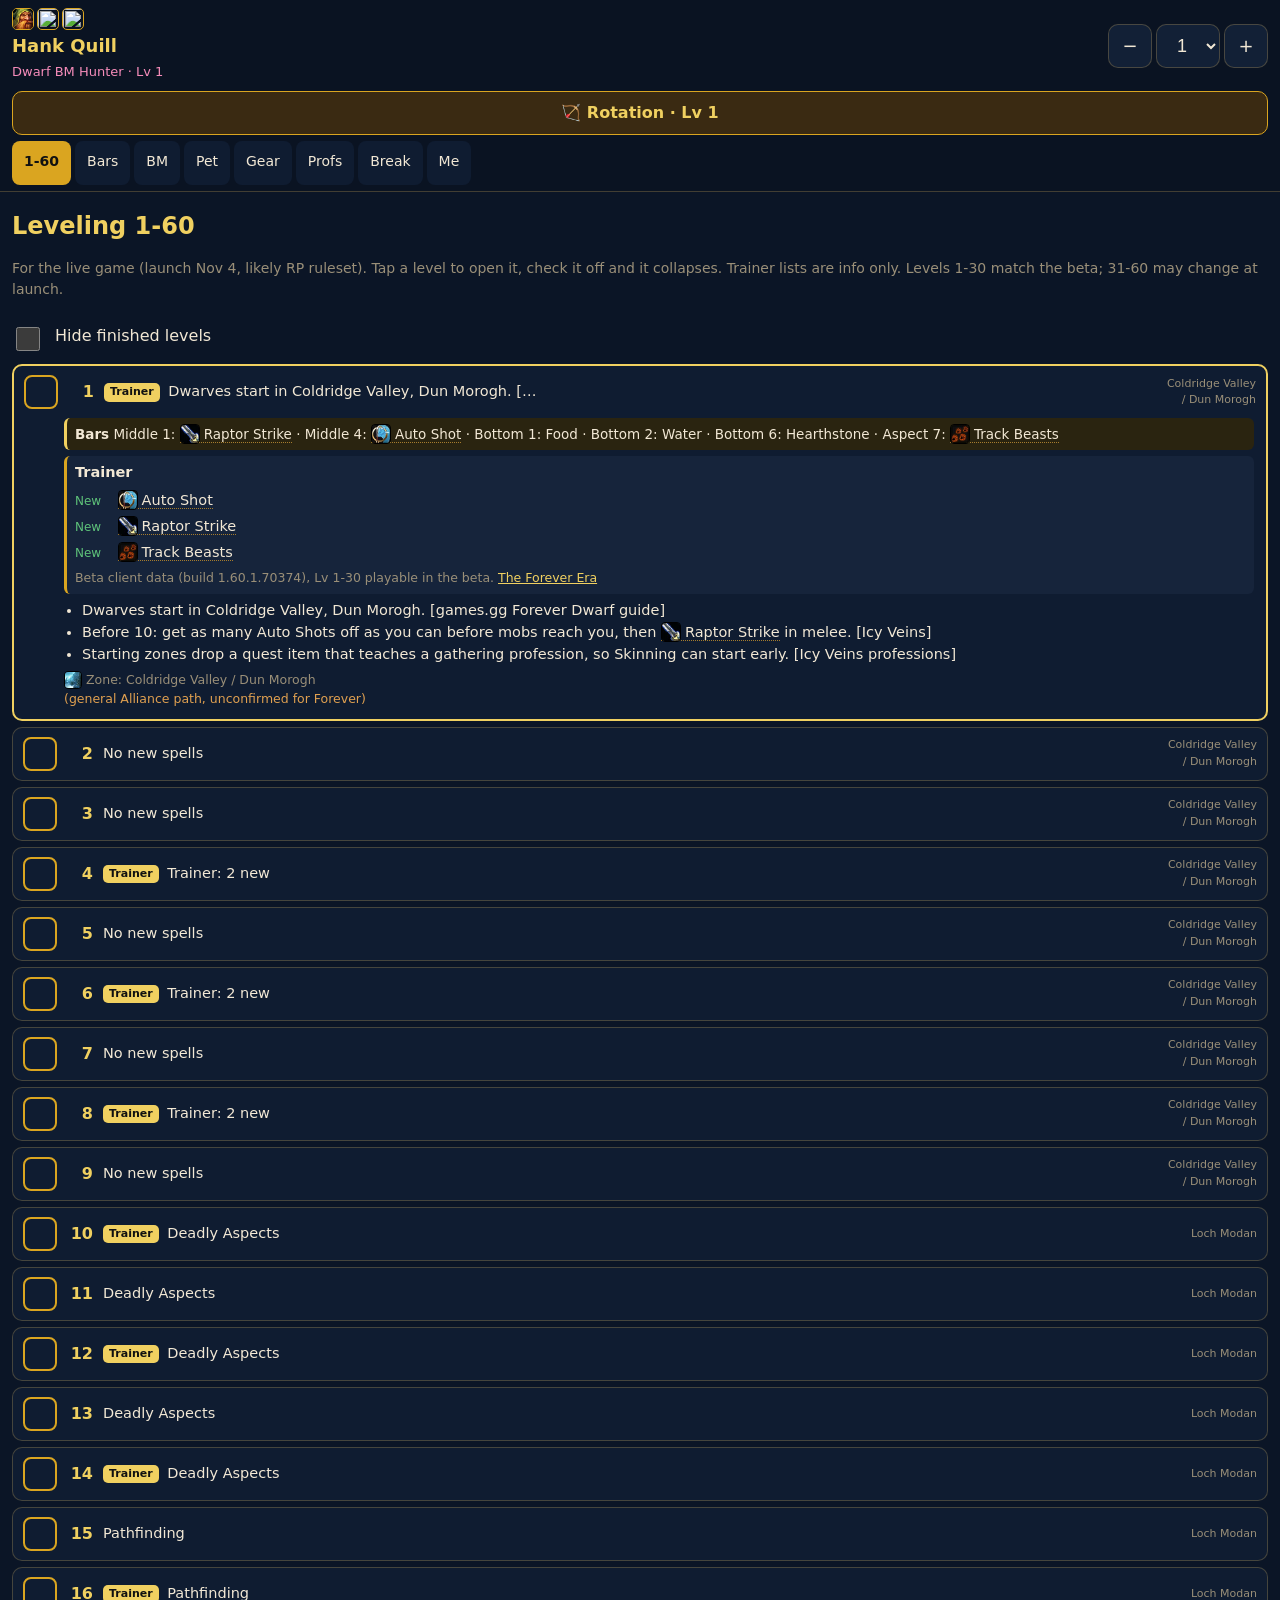
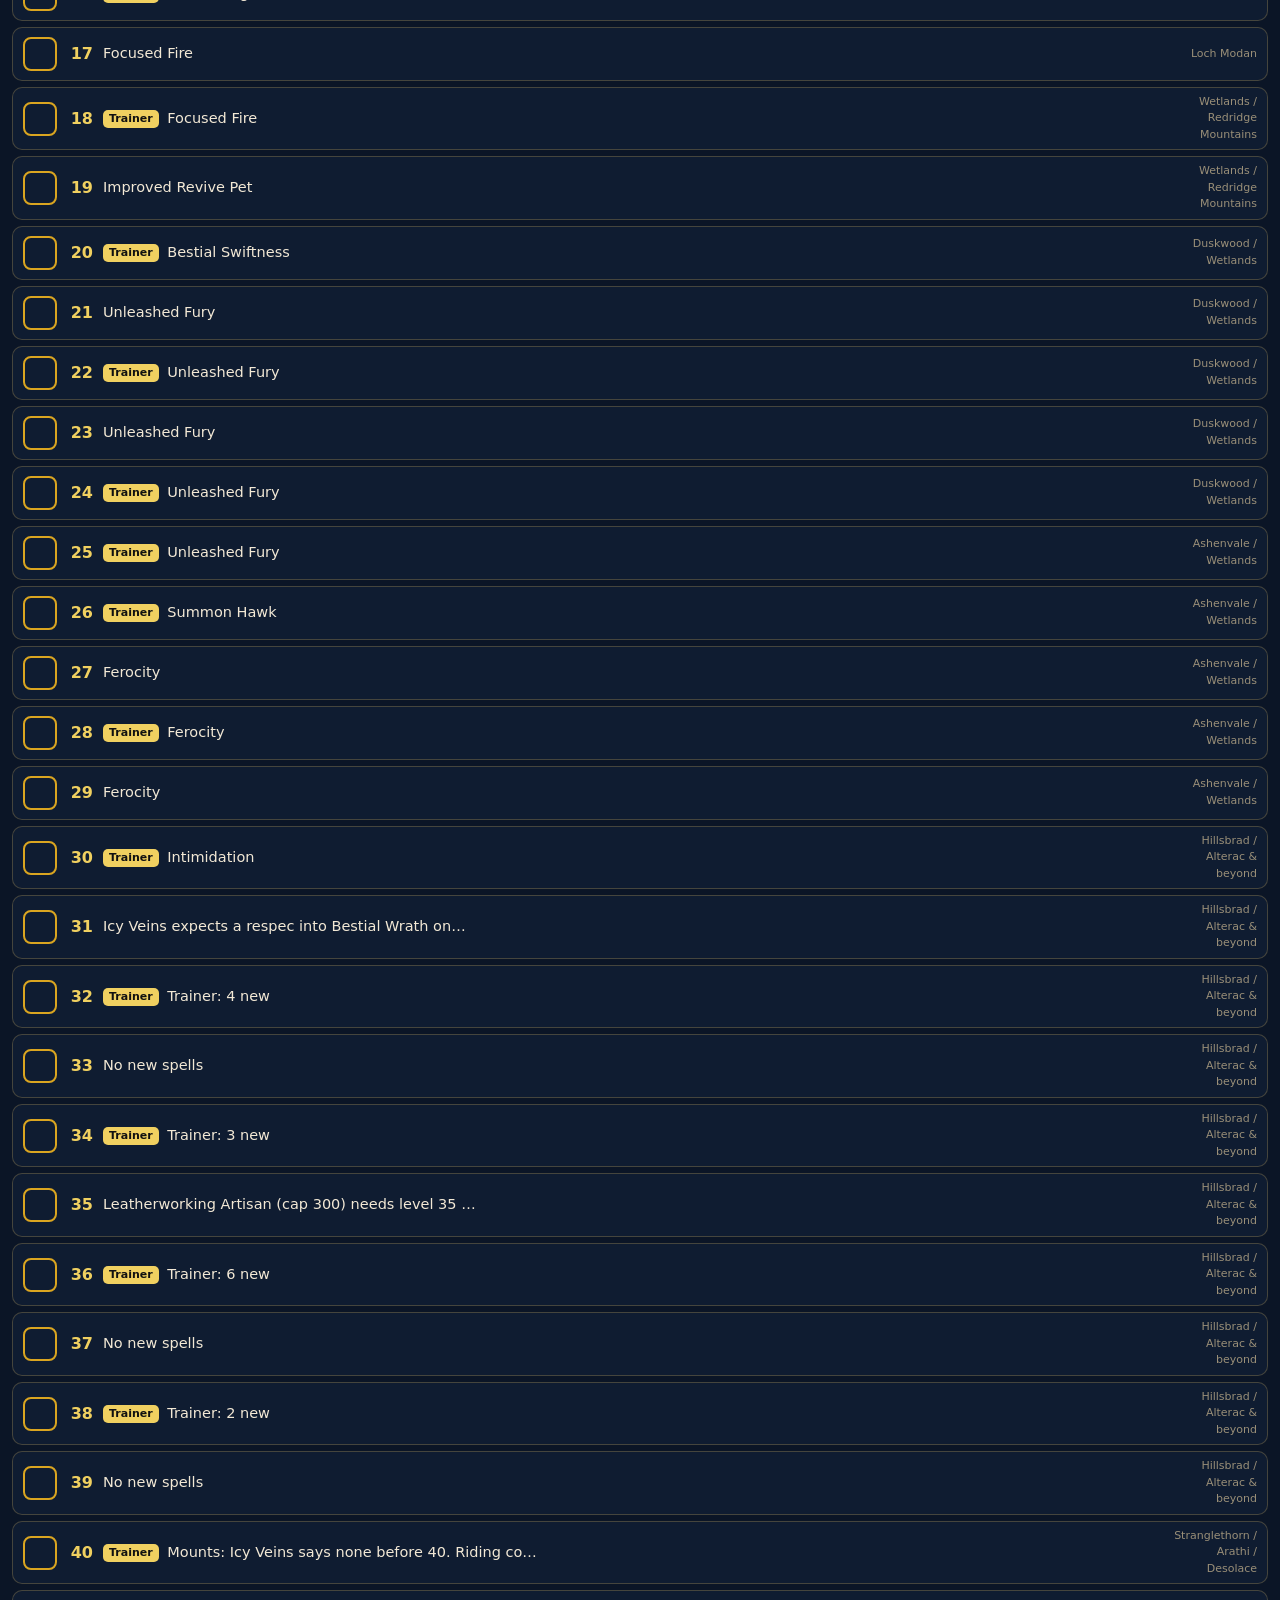
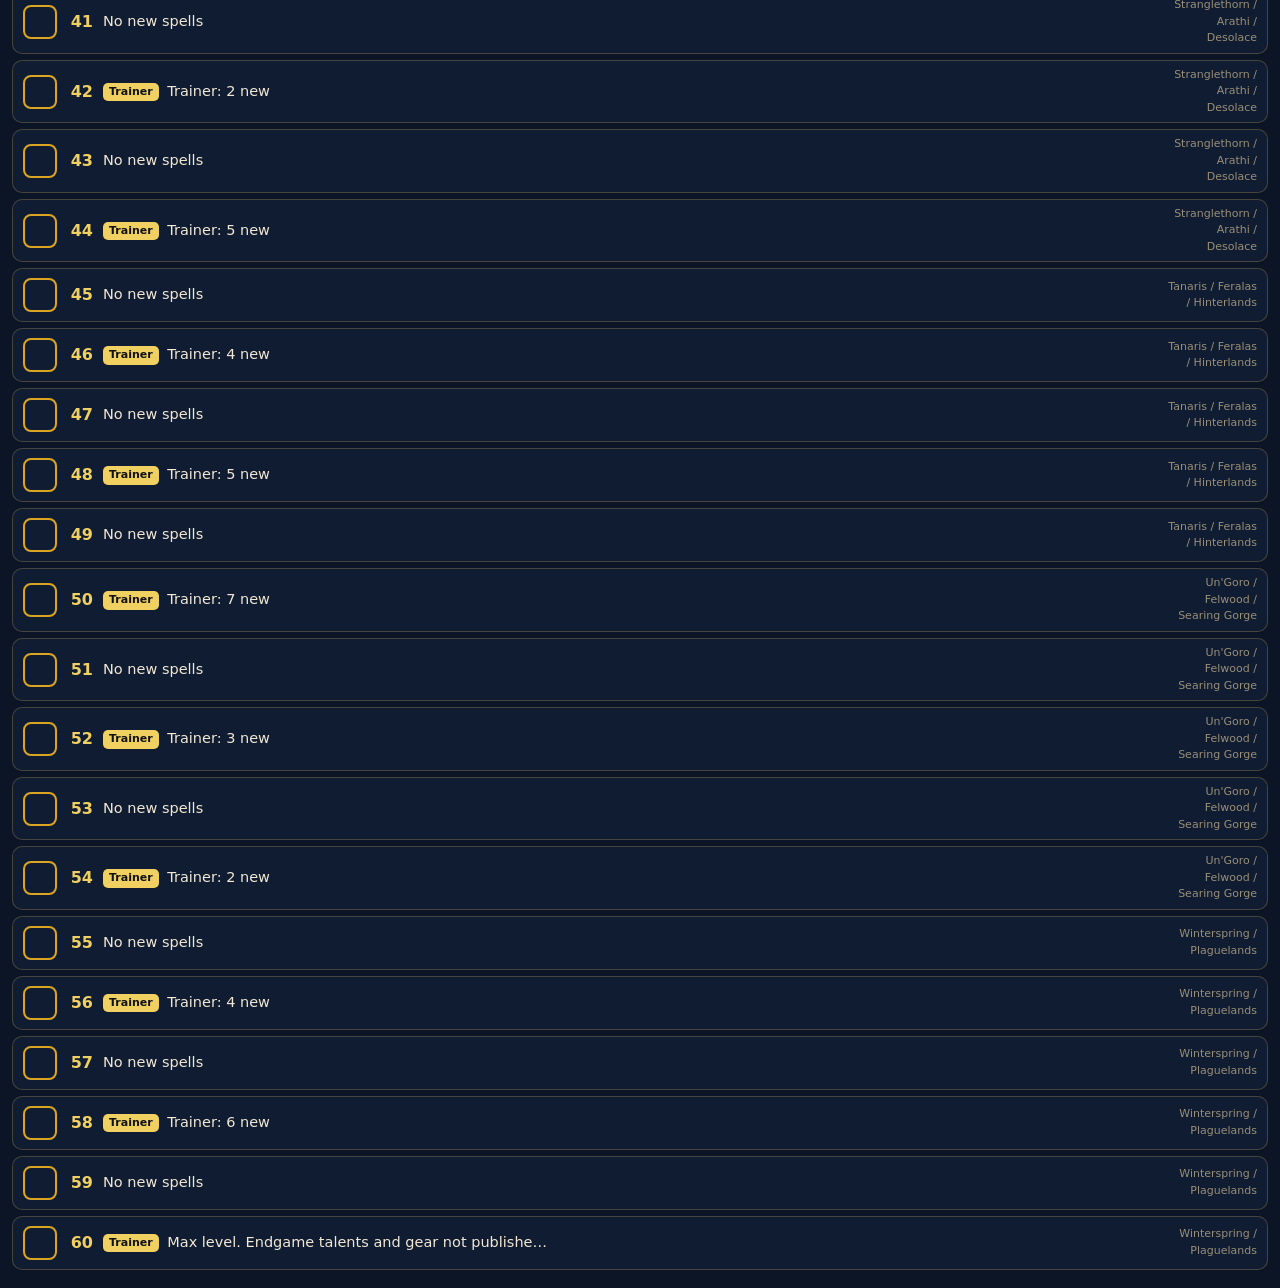
==== index.html @ 877b49db "Hank Quill BM Hunter guide v1 (hq-v1)" ====
<!doctype html><html lang="en"><head><meta charset="utf-8">
<meta name="viewport" content="width=device-width,initial-scale=1,viewport-fit=cover">
<title>Hank Quill · BM Hunter</title>
<meta name="theme-color" content="#0b1526">
<meta name="apple-mobile-web-app-capable" content="yes"><meta name="mobile-web-app-capable" content="yes">
<meta name="apple-mobile-web-app-status-bar-style" content="black-translucent">
<meta name="apple-mobile-web-app-title" content="Hank Quill">
<link rel="apple-touch-icon" href="icons/icon-180.png"><link rel="icon" href="icons/icon-192.png">
<link rel="manifest" href="manifest.webmanifest"><link rel="stylesheet" href="style.css">
</head><body>
<header class="bar">
 <div class="bar-top"><div class="who"><span class="crest"><img class="ci1" src="icons/spells/achievement_character_dwarf_male.jpg" alt="" loading="lazy"><img class="ci1" src="icons/spells/classicon_hunter.jpg" alt="" loading="lazy"><img class="ci1" src="icons/spells/ability_hunter_bestialdiscipline.jpg" alt="" loading="lazy"></span><b>Hank Quill</b><span>Dwarf BM Hunter · Lv <span id="curLv">1</span></span></div>
  <div class="lvpick"><button id="lvDown" aria-label="Level down">−</button><select id="lvSel" aria-label="Current level"></select><button id="lvUp" aria-label="Level up">+</button></div></div>
 <button id="rotBtn" class="rotbtn" aria-expanded="false">🏹 Rotation <span id="rotTag"></span></button>
 <div id="rot" class="rot" hidden></div>
 <nav class="tabs"><a href="#guide">1-60</a><a href="#bars">Bars</a><a href="#bm">BM</a><a href="#pet">Pet</a><a href="#gear">Gear</a><a href="#prof">Profs</a><a href="#back">Break</a><a href="#me">Me</a></nav>
</header>
<main>
<section id="t-guide" class="tab"><h2>Leveling 1-60</h2>
 <p class="note">For the live game (launch Nov 4, likely RP ruleset). Tap a level to open it, check it off and it collapses. Trainer lists are info only. Levels 1-30 match the beta; 31-60 may change at launch.</p>
 <label class="ci inline"><input type="checkbox" id="hideDone"> <span>Hide finished levels</span></label>
 <div class="row" data-lv="1" id="lv1">
 <div class="row-head"><button class="chk" aria-label="Mark level 1 done" data-k="lv1"></button>
  <span class="lv">1</span><span class="sum"><span class="tb">Trainer</span> Dwarves start in Coldridge Valley, Dun Morogh. […</span><span class="zone">Coldridge Valley / Dun Morogh</span></div>
 <div class="row-body"><div class="barch"><b>Bars</b> Middle 1: <a class="sp" href="https://theforeverera.com/en/spells/hunter/raptor-strike/" target="_blank" rel="noopener"><img class="ic" src="icons/spells/ability_meleedamage.jpg" alt="" loading="lazy">Raptor Strike</a> · Middle 4: <a class="sp" href="https://theforeverera.com/en/spells/hunter/auto-shot/" target="_blank" rel="noopener"><img class="ic" src="icons/spells/ability_whirlwind.jpg" alt="" loading="lazy">Auto Shot</a> · Bottom 1: Food · Bottom 2: Water · Bottom 6: Hearthstone · Aspect 7: <a class="sp" href="https://theforeverera.com/en/spells/hunter/track-beasts/" target="_blank" rel="noopener"><img class="ic" src="icons/spells/ability_tracking.jpg" alt="" loading="lazy">Track Beasts</a></div><div class="trn"><b>Trainer</b><ul><li><span class="k new">New</span> <a class="sp" href="https://theforeverera.com/en/spells/hunter/auto-shot/" target="_blank" rel="noopener"><img class="ic" src="icons/spells/ability_whirlwind.jpg" alt="" loading="lazy">Auto Shot</a></li><li><span class="k new">New</span> <a class="sp" href="https://theforeverera.com/en/spells/hunter/raptor-strike/" target="_blank" rel="noopener"><img class="ic" src="icons/spells/ability_meleedamage.jpg" alt="" loading="lazy">Raptor Strike</a></li><li><span class="k new">New</span> <a class="sp" href="https://theforeverera.com/en/spells/hunter/track-beasts/" target="_blank" rel="noopener"><img class="ic" src="icons/spells/ability_tracking.jpg" alt="" loading="lazy">Track Beasts</a></li></ul><span class="src">Beta client data (build 1.60.1.70374), Lv 1-30 playable in the beta. <a href="https://theforeverera.com/en/spells/hunter/levels/">The Forever Era</a></span></div><ul><li>Dwarves start in Coldridge Valley, Dun Morogh. [games.gg Forever Dwarf guide]</li><li>Before 10: get as many Auto Shots off as you can before mobs reach you, then <a class="sp" href="https://theforeverera.com/en/spells/hunter/raptor-strike/" target="_blank" rel="noopener"><img class="ic" src="icons/spells/ability_meleedamage.jpg" alt="" loading="lazy">Raptor Strike</a> in melee. [Icy Veins]</li><li>Starting zones drop a quest item that teaches a gathering profession, so Skinning can start early. [Icy Veins professions]</li></ul><div class="zline"><img class="ic zi" src="icons/spells/achievement_zone_dunmorogh.jpg" alt="" loading="lazy">Zone: Coldridge Valley / Dun Morogh <span class="src warn">(general Alliance path, unconfirmed for Forever)</span></div></div>
</div><div class="row" data-lv="2" id="lv2">
 <div class="row-head"><button class="chk" aria-label="Mark level 2 done" data-k="lv2"></button>
  <span class="lv">2</span><span class="sum">No new spells</span><span class="zone">Coldridge Valley / Dun Morogh</span></div>
 <div class="row-body"><ul></ul><div class="zline"><img class="ic zi" src="icons/spells/achievement_zone_dunmorogh.jpg" alt="" loading="lazy">Zone: Coldridge Valley / Dun Morogh <span class="src warn">(general Alliance path, unconfirmed for Forever)</span></div></div>
</div><div class="row" data-lv="3" id="lv3">
 <div class="row-head"><button class="chk" aria-label="Mark level 3 done" data-k="lv3"></button>
  <span class="lv">3</span><span class="sum">No new spells</span><span class="zone">Coldridge Valley / Dun Morogh</span></div>
 <div class="row-body"><ul></ul><div class="zline"><img class="ic zi" src="icons/spells/achievement_zone_dunmorogh.jpg" alt="" loading="lazy">Zone: Coldridge Valley / Dun Morogh <span class="src warn">(general Alliance path, unconfirmed for Forever)</span></div></div>
</div><div class="row" data-lv="4" id="lv4">
 <div class="row-head"><button class="chk" aria-label="Mark level 4 done" data-k="lv4"></button>
  <span class="lv">4</span><span class="sum"><span class="tb">Trainer</span> Trainer: 2 new</span><span class="zone">Coldridge Valley / Dun Morogh</span></div>
 <div class="row-body"><div class="barch"><b>Bars</b> Middle 2: <a class="sp" href="https://theforeverera.com/en/spells/hunter/serpent-sting/" target="_blank" rel="noopener"><img class="ic" src="icons/spells/ability_hunter_quickshot.jpg" alt="" loading="lazy">Serpent Sting</a> · Aspect 1: <a class="sp" href="https://theforeverera.com/en/spells/hunter/aspect-of-the-monkey/" target="_blank" rel="noopener"><img class="ic" src="icons/spells/ability_hunter_aspectofthemonkey.jpg" alt="" loading="lazy">Aspect of the Monkey</a></div><div class="trn"><b>Trainer</b><ul><li><span class="k new">New</span> <a class="sp" href="https://theforeverera.com/en/spells/hunter/aspect-of-the-monkey/" target="_blank" rel="noopener"><img class="ic" src="icons/spells/ability_hunter_aspectofthemonkey.jpg" alt="" loading="lazy">Aspect of the Monkey</a></li><li><span class="k new">New</span> <a class="sp" href="https://theforeverera.com/en/spells/hunter/serpent-sting/" target="_blank" rel="noopener"><img class="ic" src="icons/spells/ability_hunter_quickshot.jpg" alt="" loading="lazy">Serpent Sting</a></li></ul><span class="src">Beta client data (build 1.60.1.70374), Lv 1-30 playable in the beta. <a href="https://theforeverera.com/en/spells/hunter/levels/">The Forever Era</a></span></div><ul></ul><div class="zline"><img class="ic zi" src="icons/spells/achievement_zone_dunmorogh.jpg" alt="" loading="lazy">Zone: Coldridge Valley / Dun Morogh <span class="src warn">(general Alliance path, unconfirmed for Forever)</span></div></div>
</div><div class="row" data-lv="5" id="lv5">
 <div class="row-head"><button class="chk" aria-label="Mark level 5 done" data-k="lv5"></button>
  <span class="lv">5</span><span class="sum">No new spells</span><span class="zone">Coldridge Valley / Dun Morogh</span></div>
 <div class="row-body"><ul></ul><div class="zline"><img class="ic zi" src="icons/spells/achievement_zone_dunmorogh.jpg" alt="" loading="lazy">Zone: Coldridge Valley / Dun Morogh <span class="src warn">(general Alliance path, unconfirmed for Forever)</span></div></div>
</div><div class="row" data-lv="6" id="lv6">
 <div class="row-head"><button class="chk" aria-label="Mark level 6 done" data-k="lv6"></button>
  <span class="lv">6</span><span class="sum"><span class="tb">Trainer</span> Trainer: 2 new</span><span class="zone">Coldridge Valley / Dun Morogh</span></div>
 <div class="row-body"><div class="barch"><b>Bars</b> Top 1: <a class="sp" href="https://theforeverera.com/en/spells/hunter/raptor-strike/" target="_blank" rel="noopener"><img class="ic" src="icons/spells/ability_meleedamage.jpg" alt="" loading="lazy">Raptor Strike</a> · Middle 1: <a class="sp" href="https://theforeverera.com/en/spells/hunter/arcane-shot/" target="_blank" rel="noopener"><img class="ic" src="icons/spells/ability_impalingbolt.jpg" alt="" loading="lazy">Arcane Shot</a> · Middle 3: Hunter&#x27;s Mark</div><div class="trn"><b>Trainer</b><ul><li><span class="k new">New</span> <a class="sp" href="https://theforeverera.com/en/spells/hunter/arcane-shot/" target="_blank" rel="noopener"><img class="ic" src="icons/spells/ability_impalingbolt.jpg" alt="" loading="lazy">Arcane Shot</a></li><li><span class="k new">New</span> Hunter&#x27;s Mark</li></ul><span class="src">Beta client data (build 1.60.1.70374), Lv 1-30 playable in the beta. <a href="https://theforeverera.com/en/spells/hunter/levels/">The Forever Era</a></span></div><ul></ul><div class="zline"><img class="ic zi" src="icons/spells/achievement_zone_dunmorogh.jpg" alt="" loading="lazy">Zone: Coldridge Valley / Dun Morogh <span class="src warn">(general Alliance path, unconfirmed for Forever)</span></div></div>
</div><div class="row" data-lv="7" id="lv7">
 <div class="row-head"><button class="chk" aria-label="Mark level 7 done" data-k="lv7"></button>
  <span class="lv">7</span><span class="sum">No new spells</span><span class="zone">Coldridge Valley / Dun Morogh</span></div>
 <div class="row-body"><ul></ul><div class="zline"><img class="ic zi" src="icons/spells/achievement_zone_dunmorogh.jpg" alt="" loading="lazy">Zone: Coldridge Valley / Dun Morogh <span class="src warn">(general Alliance path, unconfirmed for Forever)</span></div></div>
</div><div class="row" data-lv="8" id="lv8">
 <div class="row-head"><button class="chk" aria-label="Mark level 8 done" data-k="lv8"></button>
  <span class="lv">8</span><span class="sum"><span class="tb">Trainer</span> Trainer: 2 new</span><span class="zone">Coldridge Valley / Dun Morogh</span></div>
 <div class="row-body"><div class="barch"><b>Bars</b> Middle 5: <a class="sp" href="https://theforeverera.com/en/spells/hunter/concussive-shot/" target="_blank" rel="noopener"><img class="ic" src="icons/spells/spell_frost_stun.jpg" alt="" loading="lazy">Concussive Shot</a></div><div class="trn"><b>Trainer</b><ul><li><span class="k new">New</span> <a class="sp" href="https://theforeverera.com/en/spells/hunter/concussive-shot/" target="_blank" rel="noopener"><img class="ic" src="icons/spells/spell_frost_stun.jpg" alt="" loading="lazy">Concussive Shot</a></li><li><span class="k ">R2</span> <a class="sp" href="https://theforeverera.com/en/spells/hunter/raptor-strike/" target="_blank" rel="noopener"><img class="ic" src="icons/spells/ability_meleedamage.jpg" alt="" loading="lazy">Raptor Strike</a></li></ul><span class="src">Beta client data (build 1.60.1.70374), Lv 1-30 playable in the beta. <a href="https://theforeverera.com/en/spells/hunter/levels/">The Forever Era</a></span></div><ul></ul><div class="zline"><img class="ic zi" src="icons/spells/achievement_zone_dunmorogh.jpg" alt="" loading="lazy">Zone: Coldridge Valley / Dun Morogh <span class="src warn">(general Alliance path, unconfirmed for Forever)</span></div></div>
</div><div class="row" data-lv="9" id="lv9">
 <div class="row-head"><button class="chk" aria-label="Mark level 9 done" data-k="lv9"></button>
  <span class="lv">9</span><span class="sum">No new spells</span><span class="zone">Coldridge Valley / Dun Morogh</span></div>
 <div class="row-body"><ul></ul><div class="zline"><img class="ic zi" src="icons/spells/achievement_zone_dunmorogh.jpg" alt="" loading="lazy">Zone: Coldridge Valley / Dun Morogh <span class="src warn">(general Alliance path, unconfirmed for Forever)</span></div></div>
</div><div class="row" data-lv="10" id="lv10">
 <div class="row-head"><button class="chk" aria-label="Mark level 10 done" data-k="lv10"></button>
  <span class="lv">10</span><span class="sum"><span class="tb">Trainer</span> Deadly Aspects</span><span class="zone">Loch Modan</span></div>
 <div class="row-body"><div class="barch"><b>Bars</b> Bottom 3: <a class="sp" href="https://theforeverera.com/en/spells/hunter/feed-pet/" target="_blank" rel="noopener"><img class="ic" src="icons/spells/ability_hunter_beasttraining.jpg" alt="" loading="lazy">Feed Pet</a> · Bottom 4: <a class="sp" href="https://theforeverera.com/en/spells/hunter/revive-pet/" target="_blank" rel="noopener"><img class="ic" src="icons/spells/ability_hunter_beastsoothe.jpg" alt="" loading="lazy">Revive Pet</a> · Bottom 5: <a class="sp" href="https://theforeverera.com/en/spells/hunter/call-pet/" target="_blank" rel="noopener"><img class="ic" src="icons/spells/ability_hunter_beastcall.jpg" alt="" loading="lazy">Call Pet</a> · Aspect 2: <a class="sp" href="https://theforeverera.com/en/spells/hunter/aspect-of-the-hawk/" target="_blank" rel="noopener"><img class="ic" src="icons/spells/spell_nature_ravenform.jpg" alt="" loading="lazy">Aspect of the Hawk</a></div><div class="trn"><b>Trainer</b><ul><li><span class="k new">New</span> <a class="sp" href="https://theforeverera.com/en/spells/hunter/aspect-of-the-hawk/" target="_blank" rel="noopener"><img class="ic" src="icons/spells/spell_nature_ravenform.jpg" alt="" loading="lazy">Aspect of the Hawk</a></li><li><span class="k new">New</span> <a class="sp" href="https://theforeverera.com/en/spells/hunter/call-pet/" target="_blank" rel="noopener"><img class="ic" src="icons/spells/ability_hunter_beastcall.jpg" alt="" loading="lazy">Call Pet</a></li><li><span class="k new">New</span> <a class="sp" href="https://theforeverera.com/en/spells/hunter/dismiss-pet/" target="_blank" rel="noopener"><img class="ic" src="icons/spells/spell_nature_spiritwolf.jpg" alt="" loading="lazy">Dismiss Pet</a></li><li><span class="k new">New</span> <a class="sp" href="https://theforeverera.com/en/spells/hunter/feed-pet/" target="_blank" rel="noopener"><img class="ic" src="icons/spells/ability_hunter_beasttraining.jpg" alt="" loading="lazy">Feed Pet</a></li><li><span class="k new">New</span> <a class="sp" href="https://theforeverera.com/en/spells/hunter/revive-pet/" target="_blank" rel="noopener"><img class="ic" src="icons/spells/ability_hunter_beastsoothe.jpg" alt="" loading="lazy">Revive Pet</a></li><li><span class="k new">New</span> <a class="sp" href="https://theforeverera.com/en/spells/hunter/tame-beast/" target="_blank" rel="noopener"><img class="ic" src="icons/spells/ability_hunter_beasttaming.jpg" alt="" loading="lazy">Tame Beast</a></li><li><span class="k new">New</span> <a class="sp" href="https://theforeverera.com/en/spells/hunter/track-humanoids/" target="_blank" rel="noopener"><img class="ic" src="icons/spells/spell_holy_prayerofhealing.jpg" alt="" loading="lazy">Track Humanoids</a></li><li><span class="k ">R2</span> <a class="sp" href="https://theforeverera.com/en/spells/hunter/serpent-sting/" target="_blank" rel="noopener"><img class="ic" src="icons/spells/ability_hunter_quickshot.jpg" alt="" loading="lazy">Serpent Sting</a></li></ul><span class="src">Beta client data (build 1.60.1.70374), Lv 1-30 playable in the beta. <a href="https://theforeverera.com/en/spells/hunter/levels/">The Forever Era</a></span></div><div class="tal"><b><a class="sp" href="https://theforeverera.com/en/talents/hunter/deadly-aspects/" target="_blank" rel="noopener"><img class="ic" src="icons/spells/spell_nature_ravenform.jpg" alt="" loading="lazy">Deadly Aspects</a></b> <span class="rank">1/5</span><div class="eff">BM · chance for a 30% haste buff for 12 sec (Icy Veins: take first)</div><span class="src">Icy Veins Lv30 build · point order: our plan</span></div><ul><li><a class="sp" href="https://theforeverera.com/en/spells/hunter/tame-beast/" target="_blank" rel="noopener"><img class="ic" src="icons/spells/ability_hunter_beasttaming.jpg" alt="" loading="lazy">Tame Beast</a>, <a class="sp" href="https://theforeverera.com/en/spells/hunter/call-pet/" target="_blank" rel="noopener"><img class="ic" src="icons/spells/ability_hunter_beastcall.jpg" alt="" loading="lazy">Call Pet</a>, <a class="sp" href="https://theforeverera.com/en/spells/hunter/feed-pet/" target="_blank" rel="noopener"><img class="ic" src="icons/spells/ability_hunter_beasttraining.jpg" alt="" loading="lazy">Feed Pet</a>, <a class="sp" href="https://theforeverera.com/en/spells/hunter/revive-pet/" target="_blank" rel="noopener"><img class="ic" src="icons/spells/ability_hunter_beastsoothe.jpg" alt="" loading="lazy">Revive Pet</a> unlock. Icy Veins calls the pet the best leveling tool in the game. Bears are a strong first pick (Swipe hits 3 targets).</li><li>Talents open (one point per level).</li><li>Leatherworking Journeyman (cap 150) needs character level 10 and skill 50. Skinning Expert (cap 225) needs level 10. [Icy Veins professions]</li></ul><div class="zline"><img class="ic zi" src="icons/spells/achievement_zone_lochmodan.jpg" alt="" loading="lazy">Zone: Loch Modan <span class="src warn">(general Alliance path, unconfirmed for Forever)</span></div></div>
</div><div class="row" data-lv="11" id="lv11">
 <div class="row-head"><button class="chk" aria-label="Mark level 11 done" data-k="lv11"></button>
  <span class="lv">11</span><span class="sum">Deadly Aspects</span><span class="zone">Loch Modan</span></div>
 <div class="row-body"><div class="tal"><b><a class="sp" href="https://theforeverera.com/en/talents/hunter/deadly-aspects/" target="_blank" rel="noopener"><img class="ic" src="icons/spells/spell_nature_ravenform.jpg" alt="" loading="lazy">Deadly Aspects</a></b> <span class="rank">2/5</span><div class="eff">BM · chance for a 30% haste buff for 12 sec (Icy Veins: take first)</div><span class="src">Icy Veins Lv30 build · point order: our plan</span></div><ul></ul><div class="zline"><img class="ic zi" src="icons/spells/achievement_zone_lochmodan.jpg" alt="" loading="lazy">Zone: Loch Modan <span class="src warn">(general Alliance path, unconfirmed for Forever)</span></div></div>
</div><div class="row" data-lv="12" id="lv12">
 <div class="row-head"><button class="chk" aria-label="Mark level 12 done" data-k="lv12"></button>
  <span class="lv">12</span><span class="sum"><span class="tb">Trainer</span> Deadly Aspects</span><span class="zone">Loch Modan</span></div>
 <div class="row-body"><div class="barch"><b>Bars</b> Top 2: <a class="sp" href="https://theforeverera.com/en/spells/hunter/wing-clip/" target="_blank" rel="noopener"><img class="ic" src="icons/spells/ability_rogue_trip.jpg" alt="" loading="lazy">Wing Clip</a> · Middle 6: <a class="sp" href="https://theforeverera.com/en/spells/hunter/mend-pet/" target="_blank" rel="noopener"><img class="ic" src="icons/spells/ability_hunter_mendpet.jpg" alt="" loading="lazy">Mend Pet</a></div><div class="trn"><b>Trainer</b><ul><li><span class="k new">New</span> <a class="sp" href="https://theforeverera.com/en/spells/hunter/distracting-shot/" target="_blank" rel="noopener"><img class="ic" src="icons/spells/spell_arcane_blink.jpg" alt="" loading="lazy">Distracting Shot</a></li><li><span class="k new">New</span> <a class="sp" href="https://theforeverera.com/en/spells/hunter/mend-pet/" target="_blank" rel="noopener"><img class="ic" src="icons/spells/ability_hunter_mendpet.jpg" alt="" loading="lazy">Mend Pet</a></li><li><span class="k new">New</span> <a class="sp" href="https://theforeverera.com/en/spells/hunter/wing-clip/" target="_blank" rel="noopener"><img class="ic" src="icons/spells/ability_rogue_trip.jpg" alt="" loading="lazy">Wing Clip</a></li><li><span class="k ">R2</span> <a class="sp" href="https://theforeverera.com/en/spells/hunter/arcane-shot/" target="_blank" rel="noopener"><img class="ic" src="icons/spells/ability_impalingbolt.jpg" alt="" loading="lazy">Arcane Shot</a></li></ul><span class="src">Beta client data (build 1.60.1.70374), Lv 1-30 playable in the beta. <a href="https://theforeverera.com/en/spells/hunter/levels/">The Forever Era</a></span></div><div class="tal"><b><a class="sp" href="https://theforeverera.com/en/talents/hunter/deadly-aspects/" target="_blank" rel="noopener"><img class="ic" src="icons/spells/spell_nature_ravenform.jpg" alt="" loading="lazy">Deadly Aspects</a></b> <span class="rank">3/5</span><div class="eff">BM · chance for a 30% haste buff for 12 sec (Icy Veins: take first)</div><span class="src">Icy Veins Lv30 build · point order: our plan</span></div><ul></ul><div class="zline"><img class="ic zi" src="icons/spells/achievement_zone_lochmodan.jpg" alt="" loading="lazy">Zone: Loch Modan <span class="src warn">(general Alliance path, unconfirmed for Forever)</span></div></div>
</div><div class="row" data-lv="13" id="lv13">
 <div class="row-head"><button class="chk" aria-label="Mark level 13 done" data-k="lv13"></button>
  <span class="lv">13</span><span class="sum">Deadly Aspects</span><span class="zone">Loch Modan</span></div>
 <div class="row-body"><div class="tal"><b><a class="sp" href="https://theforeverera.com/en/talents/hunter/deadly-aspects/" target="_blank" rel="noopener"><img class="ic" src="icons/spells/spell_nature_ravenform.jpg" alt="" loading="lazy">Deadly Aspects</a></b> <span class="rank">4/5</span><div class="eff">BM · chance for a 30% haste buff for 12 sec (Icy Veins: take first)</div><span class="src">Icy Veins Lv30 build · point order: our plan</span></div><ul></ul><div class="zline"><img class="ic zi" src="icons/spells/achievement_zone_lochmodan.jpg" alt="" loading="lazy">Zone: Loch Modan <span class="src warn">(general Alliance path, unconfirmed for Forever)</span></div></div>
</div><div class="row" data-lv="14" id="lv14">
 <div class="row-head"><button class="chk" aria-label="Mark level 14 done" data-k="lv14"></button>
  <span class="lv">14</span><span class="sum"><span class="tb">Trainer</span> Deadly Aspects</span><span class="zone">Loch Modan</span></div>
 <div class="row-body"><div class="trn"><b>Trainer</b><ul><li><span class="k new">New</span> <a class="sp" href="https://theforeverera.com/en/spells/hunter/eagle-eye/" target="_blank" rel="noopener"><img class="ic" src="icons/spells/ability_hunter_eagleeye.jpg" alt="" loading="lazy">Eagle Eye</a></li><li><span class="k new">New</span> <a class="sp" href="https://theforeverera.com/en/spells/hunter/eyes-of-the-beast/" target="_blank" rel="noopener"><img class="ic" src="icons/spells/ability_eyeoftheowl.jpg" alt="" loading="lazy">Eyes of the Beast</a></li><li><span class="k new">New</span> <a class="sp" href="https://theforeverera.com/en/spells/hunter/scare-beast/" target="_blank" rel="noopener"><img class="ic" src="icons/spells/ability_druid_cower.jpg" alt="" loading="lazy">Scare Beast</a></li></ul><span class="src">Beta client data (build 1.60.1.70374), Lv 1-30 playable in the beta. <a href="https://theforeverera.com/en/spells/hunter/levels/">The Forever Era</a></span></div><div class="tal"><b><a class="sp" href="https://theforeverera.com/en/talents/hunter/deadly-aspects/" target="_blank" rel="noopener"><img class="ic" src="icons/spells/spell_nature_ravenform.jpg" alt="" loading="lazy">Deadly Aspects</a></b> <span class="rank">5/5</span><div class="eff">BM · chance for a 30% haste buff for 12 sec (Icy Veins: take first)</div><span class="src">Icy Veins Lv30 build · point order: our plan</span></div><ul></ul><div class="zline"><img class="ic zi" src="icons/spells/achievement_zone_lochmodan.jpg" alt="" loading="lazy">Zone: Loch Modan <span class="src warn">(general Alliance path, unconfirmed for Forever)</span></div></div>
</div><div class="row" data-lv="15" id="lv15">
 <div class="row-head"><button class="chk" aria-label="Mark level 15 done" data-k="lv15"></button>
  <span class="lv">15</span><span class="sum">Pathfinding</span><span class="zone">Loch Modan</span></div>
 <div class="row-body"><div class="tal"><b><a class="sp" href="https://theforeverera.com/en/talents/hunter/pathfinding/" target="_blank" rel="noopener"><img class="ic" src="icons/spells/ability_mount_jungletiger.jpg" alt="" loading="lazy">Pathfinding</a></b> <span class="rank">1/2</span><div class="eff">BM · +6% run speed at 2/2 (no mount before 40)</div><span class="src">Icy Veins Lv30 build · point order: our plan</span></div><ul></ul><div class="zline"><img class="ic zi" src="icons/spells/achievement_zone_lochmodan.jpg" alt="" loading="lazy">Zone: Loch Modan <span class="src warn">(general Alliance path, unconfirmed for Forever)</span></div></div>
</div><div class="row" data-lv="16" id="lv16">
 <div class="row-head"><button class="chk" aria-label="Mark level 16 done" data-k="lv16"></button>
  <span class="lv">16</span><span class="sum"><span class="tb">Trainer</span> Pathfinding</span><span class="zone">Loch Modan</span></div>
 <div class="row-body"><div class="trn"><b>Trainer</b><ul><li><span class="k new">New</span> <a class="sp" href="https://theforeverera.com/en/spells/hunter/immolation-trap/" target="_blank" rel="noopener"><img class="ic" src="icons/spells/spell_fire_flameshock.jpg" alt="" loading="lazy">Immolation Trap</a></li><li><span class="k new">New</span> <a class="sp" href="https://theforeverera.com/en/spells/hunter/mongoose-bite/" target="_blank" rel="noopener"><img class="ic" src="icons/spells/ability_hunter_swiftstrike.jpg" alt="" loading="lazy">Mongoose Bite</a></li><li><span class="k ">R3</span> <a class="sp" href="https://theforeverera.com/en/spells/hunter/raptor-strike/" target="_blank" rel="noopener"><img class="ic" src="icons/spells/ability_meleedamage.jpg" alt="" loading="lazy">Raptor Strike</a></li></ul><span class="src">Beta client data (build 1.60.1.70374), Lv 1-30 playable in the beta. <a href="https://theforeverera.com/en/spells/hunter/levels/">The Forever Era</a></span></div><div class="tal"><b><a class="sp" href="https://theforeverera.com/en/talents/hunter/pathfinding/" target="_blank" rel="noopener"><img class="ic" src="icons/spells/ability_mount_jungletiger.jpg" alt="" loading="lazy">Pathfinding</a></b> <span class="rank">2/2</span><div class="eff">BM · +6% run speed at 2/2 (no mount before 40)</div><span class="src">Icy Veins Lv30 build · point order: our plan</span></div><ul></ul><div class="zline"><img class="ic zi" src="icons/spells/achievement_zone_lochmodan.jpg" alt="" loading="lazy">Zone: Loch Modan <span class="src warn">(general Alliance path, unconfirmed for Forever)</span></div></div>
</div><div class="row" data-lv="17" id="lv17">
 <div class="row-head"><button class="chk" aria-label="Mark level 17 done" data-k="lv17"></button>
  <span class="lv">17</span><span class="sum">Focused Fire</span><span class="zone">Loch Modan</span></div>
 <div class="row-body"><div class="tal"><b><a class="sp" href="https://theforeverera.com/en/talents/hunter/focused-fire/" target="_blank" rel="noopener"><img class="ic" src="icons/spells/inv_weapon_crossbow_10.jpg" alt="" loading="lazy">Focused Fire</a></b> <span class="rank">1/2</span><div class="eff">BM · more damage for you and your pet while it&#x27;s out</div><span class="src">Icy Veins Lv30 build · point order: our plan</span></div><ul></ul><div class="zline"><img class="ic zi" src="icons/spells/achievement_zone_lochmodan.jpg" alt="" loading="lazy">Zone: Loch Modan <span class="src warn">(general Alliance path, unconfirmed for Forever)</span></div></div>
</div><div class="row" data-lv="18" id="lv18">
 <div class="row-head"><button class="chk" aria-label="Mark level 18 done" data-k="lv18"></button>
  <span class="lv">18</span><span class="sum"><span class="tb">Trainer</span> Focused Fire</span><span class="zone">Wetlands / Redridge Mountains</span></div>
 <div class="row-body"><div class="barch"><b>Bars</b> Top 4: <a class="sp" href="https://theforeverera.com/en/spells/hunter/multi-shot/" target="_blank" rel="noopener"><img class="ic" src="icons/spells/ability_upgrademoonglaive.jpg" alt="" loading="lazy">Multi-Shot</a></div><div class="trn"><b>Trainer</b><ul><li><span class="k new">New</span> <a class="sp" href="https://theforeverera.com/en/spells/hunter/multi-shot/" target="_blank" rel="noopener"><img class="ic" src="icons/spells/ability_upgrademoonglaive.jpg" alt="" loading="lazy">Multi-Shot</a></li><li><span class="k new">New</span> <a class="sp" href="https://theforeverera.com/en/spells/hunter/track-undead/" target="_blank" rel="noopener"><img class="ic" src="icons/spells/spell_shadow_darksummoning.jpg" alt="" loading="lazy">Track Undead</a></li><li><span class="k ">R3</span> <a class="sp" href="https://theforeverera.com/en/spells/hunter/serpent-sting/" target="_blank" rel="noopener"><img class="ic" src="icons/spells/ability_hunter_quickshot.jpg" alt="" loading="lazy">Serpent Sting</a></li><li><span class="k ">R2</span> <a class="sp" href="https://theforeverera.com/en/spells/hunter/aspect-of-the-hawk/" target="_blank" rel="noopener"><img class="ic" src="icons/spells/spell_nature_ravenform.jpg" alt="" loading="lazy">Aspect of the Hawk</a></li></ul><span class="src">Beta client data (build 1.60.1.70374), Lv 1-30 playable in the beta. <a href="https://theforeverera.com/en/spells/hunter/levels/">The Forever Era</a></span></div><div class="tal"><b><a class="sp" href="https://theforeverera.com/en/talents/hunter/focused-fire/" target="_blank" rel="noopener"><img class="ic" src="icons/spells/inv_weapon_crossbow_10.jpg" alt="" loading="lazy">Focused Fire</a></b> <span class="rank">2/2</span><div class="eff">BM · more damage for you and your pet while it&#x27;s out</div><span class="src">Icy Veins Lv30 build · point order: our plan</span></div><ul></ul><div class="zline"><img class="ic zi" src="icons/spells/achievement_zone_wetlands_01.jpg" alt="" loading="lazy">Zone: Wetlands / Redridge Mountains <span class="src warn">(general Alliance path, unconfirmed for Forever)</span></div></div>
</div><div class="row" data-lv="19" id="lv19">
 <div class="row-head"><button class="chk" aria-label="Mark level 19 done" data-k="lv19"></button>
  <span class="lv">19</span><span class="sum">Improved Revive Pet</span><span class="zone">Wetlands / Redridge Mountains</span></div>
 <div class="row-body"><div class="tal"><b><a class="sp" href="https://theforeverera.com/en/talents/hunter/improved-revive-pet/" target="_blank" rel="noopener"><img class="ic" src="icons/spells/ability_hunter_beastsoothe.jpg" alt="" loading="lazy">Improved Revive Pet</a></b> <span class="rank">1/2</span><div class="eff">BM · stronger, more reliable <a class="sp" href="https://theforeverera.com/en/spells/hunter/revive-pet/" target="_blank" rel="noopener"><img class="ic" src="icons/spells/ability_hunter_beastsoothe.jpg" alt="" loading="lazy">Revive Pet</a></div><span class="src">Icy Veins Lv30 build · point order: our plan</span></div><ul></ul><div class="zline"><img class="ic zi" src="icons/spells/achievement_zone_wetlands_01.jpg" alt="" loading="lazy">Zone: Wetlands / Redridge Mountains <span class="src warn">(general Alliance path, unconfirmed for Forever)</span></div></div>
</div><div class="row" data-lv="20" id="lv20">
 <div class="row-head"><button class="chk" aria-label="Mark level 20 done" data-k="lv20"></button>
  <span class="lv">20</span><span class="sum"><span class="tb">Trainer</span> Bestial Swiftness</span><span class="zone">Duskwood / Wetlands</span></div>
 <div class="row-body"><div class="barch"><b>Bars</b> Top 3: <a class="sp" href="https://theforeverera.com/en/spells/hunter/disengage/" target="_blank" rel="noopener"><img class="ic" src="icons/spells/ability_rogue_feint.jpg" alt="" loading="lazy">Disengage</a> · Top 5: <a class="sp" href="https://theforeverera.com/en/spells/hunter/freezing-trap/" target="_blank" rel="noopener"><img class="ic" src="icons/spells/spell_frost_chainsofice.jpg" alt="" loading="lazy">Freezing Trap</a> · Middle 7: <a class="sp" href="https://theforeverera.com/en/spells/hunter/aimed-shot/" target="_blank" rel="noopener"><img class="ic" src="icons/spells/inv_spear_07.jpg" alt="" loading="lazy">Aimed Shot</a> · Aspect 3: <a class="sp" href="https://theforeverera.com/en/spells/hunter/aspect-of-the-cheetah/" target="_blank" rel="noopener"><img class="ic" src="icons/spells/ability_mount_jungletiger.jpg" alt="" loading="lazy">Aspect of the Cheetah</a></div><div class="trn"><b>Trainer</b><ul><li><span class="k new">New</span> <a class="sp" href="https://theforeverera.com/en/spells/hunter/aimed-shot/" target="_blank" rel="noopener"><img class="ic" src="icons/spells/inv_spear_07.jpg" alt="" loading="lazy">Aimed Shot</a></li><li><span class="k new">New</span> <a class="sp" href="https://theforeverera.com/en/spells/hunter/aspect-of-the-cheetah/" target="_blank" rel="noopener"><img class="ic" src="icons/spells/ability_mount_jungletiger.jpg" alt="" loading="lazy">Aspect of the Cheetah</a></li><li><span class="k new">New</span> <a class="sp" href="https://theforeverera.com/en/spells/hunter/disengage/" target="_blank" rel="noopener"><img class="ic" src="icons/spells/ability_rogue_feint.jpg" alt="" loading="lazy">Disengage</a></li><li><span class="k new">New</span> <a class="sp" href="https://theforeverera.com/en/spells/hunter/freezing-trap/" target="_blank" rel="noopener"><img class="ic" src="icons/spells/spell_frost_chainsofice.jpg" alt="" loading="lazy">Freezing Trap</a></li><li><span class="k new">New</span> <a class="sp" href="https://theforeverera.com/en/spells/hunter/deterrence/" target="_blank" rel="noopener"><img class="ic" src="icons/spells/ability_whirlwind.jpg" alt="" loading="lazy">Deterrence</a> <span class="tg tl">Talent (Survival, row 3)</span></li><li><span class="k ">R3</span> <a class="sp" href="https://theforeverera.com/en/spells/hunter/arcane-shot/" target="_blank" rel="noopener"><img class="ic" src="icons/spells/ability_impalingbolt.jpg" alt="" loading="lazy">Arcane Shot</a></li><li><span class="k ">R2</span> <a class="sp" href="https://theforeverera.com/en/spells/hunter/distracting-shot/" target="_blank" rel="noopener"><img class="ic" src="icons/spells/spell_arcane_blink.jpg" alt="" loading="lazy">Distracting Shot</a></li><li><span class="k ">R2</span> <a class="sp" href="https://theforeverera.com/en/spells/hunter/mend-pet/" target="_blank" rel="noopener"><img class="ic" src="icons/spells/ability_hunter_mendpet.jpg" alt="" loading="lazy">Mend Pet</a></li></ul><span class="src">Beta client data (build 1.60.1.70374), Lv 1-30 playable in the beta. <a href="https://theforeverera.com/en/spells/hunter/levels/">The Forever Era</a></span></div><div class="tal"><b><a class="sp" href="https://theforeverera.com/en/talents/hunter/bestial-swiftness/" target="_blank" rel="noopener"><img class="ic" src="icons/spells/ability_druid_dash.jpg" alt="" loading="lazy">Bestial Swiftness</a></b> <span class="rank">1/1</span><div class="eff">BM · faster pet; needed for <a class="sp" href="https://theforeverera.com/en/spells/hunter/intimidation/" target="_blank" rel="noopener"><img class="ic" src="icons/spells/ability_devour.jpg" alt="" loading="lazy">Intimidation</a></div><span class="src">Icy Veins Lv30 build · point order: our plan</span></div><ul><li>Wailing Caverns: Venomstrike bow and the Fang set (e.g. Leggings of the Fang). [Icy Veins]</li><li>Leatherworking Expert (cap 225) needs level 20 and skill 125. Alliance trainer: Telonis, Darnassus. [Icy Veins LW]</li></ul><div class="zline"><img class="ic zi" src="icons/spells/achievement_zone_duskwood.jpg" alt="" loading="lazy">Zone: Duskwood / Wetlands <span class="src warn">(general Alliance path, unconfirmed for Forever)</span></div></div>
</div><div class="row" data-lv="21" id="lv21">
 <div class="row-head"><button class="chk" aria-label="Mark level 21 done" data-k="lv21"></button>
  <span class="lv">21</span><span class="sum">Unleashed Fury</span><span class="zone">Duskwood / Wetlands</span></div>
 <div class="row-body"><div class="tal"><b><a class="sp" href="https://theforeverera.com/en/talents/hunter/unleashed-fury/" target="_blank" rel="noopener"><img class="ic" src="icons/spells/ability_bullrush.jpg" alt="" loading="lazy">Unleashed Fury</a></b> <span class="rank">1/5</span><div class="eff">BM · pet damage, also boosts hawks</div><span class="src">Icy Veins Lv30 build · point order: our plan</span></div><ul></ul><div class="zline"><img class="ic zi" src="icons/spells/achievement_zone_duskwood.jpg" alt="" loading="lazy">Zone: Duskwood / Wetlands <span class="src warn">(general Alliance path, unconfirmed for Forever)</span></div></div>
</div><div class="row" data-lv="22" id="lv22">
 <div class="row-head"><button class="chk" aria-label="Mark level 22 done" data-k="lv22"></button>
  <span class="lv">22</span><span class="sum"><span class="tb">Trainer</span> Unleashed Fury</span><span class="zone">Duskwood / Wetlands</span></div>
 <div class="row-body"><div class="trn"><b>Trainer</b><ul><li><span class="k new">New</span> <a class="sp" href="https://theforeverera.com/en/spells/hunter/scorpid-sting/" target="_blank" rel="noopener"><img class="ic" src="icons/spells/ability_hunter_criticalshot.jpg" alt="" loading="lazy">Scorpid Sting</a></li><li><span class="k ">R2</span> Hunter&#x27;s Mark</li></ul><span class="src">Beta client data (build 1.60.1.70374), Lv 1-30 playable in the beta. <a href="https://theforeverera.com/en/spells/hunter/levels/">The Forever Era</a></span></div><div class="tal"><b><a class="sp" href="https://theforeverera.com/en/talents/hunter/unleashed-fury/" target="_blank" rel="noopener"><img class="ic" src="icons/spells/ability_bullrush.jpg" alt="" loading="lazy">Unleashed Fury</a></b> <span class="rank">2/5</span><div class="eff">BM · pet damage, also boosts hawks</div><span class="src">Icy Veins Lv30 build · point order: our plan</span></div><ul></ul><div class="zline"><img class="ic zi" src="icons/spells/achievement_zone_duskwood.jpg" alt="" loading="lazy">Zone: Duskwood / Wetlands <span class="src warn">(general Alliance path, unconfirmed for Forever)</span></div></div>
</div><div class="row" data-lv="23" id="lv23">
 <div class="row-head"><button class="chk" aria-label="Mark level 23 done" data-k="lv23"></button>
  <span class="lv">23</span><span class="sum">Unleashed Fury</span><span class="zone">Duskwood / Wetlands</span></div>
 <div class="row-body"><div class="tal"><b><a class="sp" href="https://theforeverera.com/en/talents/hunter/unleashed-fury/" target="_blank" rel="noopener"><img class="ic" src="icons/spells/ability_bullrush.jpg" alt="" loading="lazy">Unleashed Fury</a></b> <span class="rank">3/5</span><div class="eff">BM · pet damage, also boosts hawks</div><span class="src">Icy Veins Lv30 build · point order: our plan</span></div><ul></ul><div class="zline"><img class="ic zi" src="icons/spells/achievement_zone_duskwood.jpg" alt="" loading="lazy">Zone: Duskwood / Wetlands <span class="src warn">(general Alliance path, unconfirmed for Forever)</span></div></div>
</div><div class="row" data-lv="24" id="lv24">
 <div class="row-head"><button class="chk" aria-label="Mark level 24 done" data-k="lv24"></button>
  <span class="lv">24</span><span class="sum"><span class="tb">Trainer</span> Unleashed Fury</span><span class="zone">Duskwood / Wetlands</span></div>
 <div class="row-body"><div class="trn"><b>Trainer</b><ul><li><span class="k new">New</span> <a class="sp" href="https://theforeverera.com/en/spells/hunter/beast-lore/" target="_blank" rel="noopener"><img class="ic" src="icons/spells/ability_physical_taunt.jpg" alt="" loading="lazy">Beast Lore</a></li><li><span class="k new">New</span> <a class="sp" href="https://theforeverera.com/en/spells/hunter/track-hidden/" target="_blank" rel="noopener"><img class="ic" src="icons/spells/ability_stealth.jpg" alt="" loading="lazy">Track Hidden</a></li><li><span class="k ">R4</span> <a class="sp" href="https://theforeverera.com/en/spells/hunter/raptor-strike/" target="_blank" rel="noopener"><img class="ic" src="icons/spells/ability_meleedamage.jpg" alt="" loading="lazy">Raptor Strike</a></li></ul><span class="src">Beta client data (build 1.60.1.70374), Lv 1-30 playable in the beta. <a href="https://theforeverera.com/en/spells/hunter/levels/">The Forever Era</a></span></div><div class="tal"><b><a class="sp" href="https://theforeverera.com/en/talents/hunter/unleashed-fury/" target="_blank" rel="noopener"><img class="ic" src="icons/spells/ability_bullrush.jpg" alt="" loading="lazy">Unleashed Fury</a></b> <span class="rank">4/5</span><div class="eff">BM · pet damage, also boosts hawks</div><span class="src">Icy Veins Lv30 build · point order: our plan</span></div><ul></ul><div class="zline"><img class="ic zi" src="icons/spells/achievement_zone_duskwood.jpg" alt="" loading="lazy">Zone: Duskwood / Wetlands <span class="src warn">(general Alliance path, unconfirmed for Forever)</span></div></div>
</div><div class="row" data-lv="25" id="lv25">
 <div class="row-head"><button class="chk" aria-label="Mark level 25 done" data-k="lv25"></button>
  <span class="lv">25</span><span class="sum"><span class="tb">Trainer</span> Unleashed Fury</span><span class="zone">Ashenvale / Wetlands</span></div>
 <div class="row-body"><div class="trn"><b>Trainer</b><ul><li><span class="k new">New</span> <a class="sp" href="https://theforeverera.com/en/spells/hunter/counterattack/" target="_blank" rel="noopener"><img class="ic" src="icons/spells/ability_warrior_challange.jpg" alt="" loading="lazy">Counterattack</a> <span class="tg tl">Talent (Survival, row 4)</span></li><li><span class="k new">New</span> <a class="sp" href="https://theforeverera.com/en/spells/hunter/summon-hawk/" target="_blank" rel="noopener"><img class="ic" src="icons/spells/ability_hunter_animalhandler.jpg" alt="" loading="lazy">Summon Hawk</a> <span class="tg fv">New in Forever</span> <span class="tg tl">Talent (Beast Mastery, row 4)</span></li><li><span class="k new">New</span> <a class="sp" href="https://theforeverera.com/en/spells/hunter/trueshot-aura/" target="_blank" rel="noopener"><img class="ic" src="icons/spells/ability_trueshot.jpg" alt="" loading="lazy">Trueshot Aura</a> <span class="tg fv">New rank in Forever</span> <span class="tg tl">Talent (Marksmanship, row 4)</span></li></ul><span class="src">Beta client data (build 1.60.1.70374), Lv 1-30 playable in the beta. <a href="https://theforeverera.com/en/spells/hunter/levels/">The Forever Era</a></span></div><div class="tal"><b><a class="sp" href="https://theforeverera.com/en/talents/hunter/unleashed-fury/" target="_blank" rel="noopener"><img class="ic" src="icons/spells/ability_bullrush.jpg" alt="" loading="lazy">Unleashed Fury</a></b> <span class="rank">5/5</span><div class="eff">BM · pet damage, also boosts hawks</div><span class="src">Icy Veins Lv30 build · point order: our plan</span></div><ul><li>Skinning Artisan (cap 300) needs level 25. [Icy Veins professions]</li></ul><div class="zline"><img class="ic zi" src="icons/spells/achievement_zone_ashenvale_01.jpg" alt="" loading="lazy">Zone: Ashenvale / Wetlands <span class="src warn">(general Alliance path, unconfirmed for Forever)</span></div></div>
</div><div class="row" data-lv="26" id="lv26">
 <div class="row-head"><button class="chk" aria-label="Mark level 26 done" data-k="lv26"></button>
  <span class="lv">26</span><span class="sum"><span class="tb">Trainer</span> Summon Hawk</span><span class="zone">Ashenvale / Wetlands</span></div>
 <div class="row-body"><div class="barch"><b>Bars</b> Top 7: <a class="sp" href="https://theforeverera.com/en/spells/hunter/arcane-shot/" target="_blank" rel="noopener"><img class="ic" src="icons/spells/ability_impalingbolt.jpg" alt="" loading="lazy">Arcane Shot</a> · Middle 1: <a class="sp" href="https://theforeverera.com/en/spells/hunter/summon-hawk/" target="_blank" rel="noopener"><img class="ic" src="icons/spells/ability_hunter_animalhandler.jpg" alt="" loading="lazy">Summon Hawk</a></div><div class="trn"><b>Trainer</b><ul><li><span class="k new">New</span> <a class="sp" href="https://theforeverera.com/en/spells/hunter/rapid-fire/" target="_blank" rel="noopener"><img class="ic" src="icons/spells/ability_hunter_runningshot.jpg" alt="" loading="lazy">Rapid Fire</a></li><li><span class="k new">New</span> <a class="sp" href="https://theforeverera.com/en/spells/hunter/track-elementals/" target="_blank" rel="noopener"><img class="ic" src="icons/spells/spell_frost_summonwaterelemental.jpg" alt="" loading="lazy">Track Elementals</a></li><li><span class="k ">R4</span> <a class="sp" href="https://theforeverera.com/en/spells/hunter/serpent-sting/" target="_blank" rel="noopener"><img class="ic" src="icons/spells/ability_hunter_quickshot.jpg" alt="" loading="lazy">Serpent Sting</a></li><li><span class="k ">R2</span> <a class="sp" href="https://theforeverera.com/en/spells/hunter/immolation-trap/" target="_blank" rel="noopener"><img class="ic" src="icons/spells/spell_fire_flameshock.jpg" alt="" loading="lazy">Immolation Trap</a></li></ul><span class="src">Beta client data (build 1.60.1.70374), Lv 1-30 playable in the beta. <a href="https://theforeverera.com/en/spells/hunter/levels/">The Forever Era</a></span></div><div class="tal"><b><a class="sp" href="https://theforeverera.com/en/spells/hunter/summon-hawk/" target="_blank" rel="noopener"><img class="ic" src="icons/spells/ability_hunter_animalhandler.jpg" alt="" loading="lazy">Summon Hawk</a></b> <span class="rank">1/1</span><div class="eff">BM · new core button: up to 2 hawks on your target</div><span class="src">Icy Veins Lv30 build · point order: our plan</span></div><ul></ul><div class="zline"><img class="ic zi" src="icons/spells/achievement_zone_ashenvale_01.jpg" alt="" loading="lazy">Zone: Ashenvale / Wetlands <span class="src warn">(general Alliance path, unconfirmed for Forever)</span></div></div>
</div><div class="row" data-lv="27" id="lv27">
 <div class="row-head"><button class="chk" aria-label="Mark level 27 done" data-k="lv27"></button>
  <span class="lv">27</span><span class="sum">Ferocity</span><span class="zone">Ashenvale / Wetlands</span></div>
 <div class="row-body"><div class="tal"><b><a class="sp" href="https://theforeverera.com/en/talents/hunter/ferocity/" target="_blank" rel="noopener"><img class="ic" src="icons/spells/inv_misc_monsterclaw_04.jpg" alt="" loading="lazy">Ferocity</a></b> <span class="rank">1/5</span><div class="eff">BM · pet crit, also boosts hawks</div><span class="src">Icy Veins Lv30 build · point order: our plan</span></div><ul></ul><div class="zline"><img class="ic zi" src="icons/spells/achievement_zone_ashenvale_01.jpg" alt="" loading="lazy">Zone: Ashenvale / Wetlands <span class="src warn">(general Alliance path, unconfirmed for Forever)</span></div></div>
</div><div class="row" data-lv="28" id="lv28">
 <div class="row-head"><button class="chk" aria-label="Mark level 28 done" data-k="lv28"></button>
  <span class="lv">28</span><span class="sum"><span class="tb">Trainer</span> Ferocity</span><span class="zone">Ashenvale / Wetlands</span></div>
 <div class="row-body"><div class="trn"><b>Trainer</b><ul><li><span class="k new">New</span> <a class="sp" href="https://theforeverera.com/en/spells/hunter/frost-trap/" target="_blank" rel="noopener"><img class="ic" src="icons/spells/spell_frost_freezingbreath.jpg" alt="" loading="lazy">Frost Trap</a></li><li><span class="k ">R4</span> <a class="sp" href="https://theforeverera.com/en/spells/hunter/arcane-shot/" target="_blank" rel="noopener"><img class="ic" src="icons/spells/ability_impalingbolt.jpg" alt="" loading="lazy">Arcane Shot</a></li><li><span class="k ">R3</span> <a class="sp" href="https://theforeverera.com/en/spells/hunter/aspect-of-the-hawk/" target="_blank" rel="noopener"><img class="ic" src="icons/spells/spell_nature_ravenform.jpg" alt="" loading="lazy">Aspect of the Hawk</a></li><li><span class="k ">R3</span> <a class="sp" href="https://theforeverera.com/en/spells/hunter/mend-pet/" target="_blank" rel="noopener"><img class="ic" src="icons/spells/ability_hunter_mendpet.jpg" alt="" loading="lazy">Mend Pet</a></li><li><span class="k ">R2</span> <a class="sp" href="https://theforeverera.com/en/spells/hunter/aimed-shot/" target="_blank" rel="noopener"><img class="ic" src="icons/spells/inv_spear_07.jpg" alt="" loading="lazy">Aimed Shot</a></li></ul><span class="src">Beta client data (build 1.60.1.70374), Lv 1-30 playable in the beta. <a href="https://theforeverera.com/en/spells/hunter/levels/">The Forever Era</a></span></div><div class="tal"><b><a class="sp" href="https://theforeverera.com/en/talents/hunter/ferocity/" target="_blank" rel="noopener"><img class="ic" src="icons/spells/inv_misc_monsterclaw_04.jpg" alt="" loading="lazy">Ferocity</a></b> <span class="rank">2/5</span><div class="eff">BM · pet crit, also boosts hawks</div><span class="src">Icy Veins Lv30 build · point order: our plan</span></div><ul></ul><div class="zline"><img class="ic zi" src="icons/spells/achievement_zone_ashenvale_01.jpg" alt="" loading="lazy">Zone: Ashenvale / Wetlands <span class="src warn">(general Alliance path, unconfirmed for Forever)</span></div></div>
</div><div class="row" data-lv="29" id="lv29">
 <div class="row-head"><button class="chk" aria-label="Mark level 29 done" data-k="lv29"></button>
  <span class="lv">29</span><span class="sum">Ferocity</span><span class="zone">Ashenvale / Wetlands</span></div>
 <div class="row-body"><div class="tal"><b><a class="sp" href="https://theforeverera.com/en/talents/hunter/ferocity/" target="_blank" rel="noopener"><img class="ic" src="icons/spells/inv_misc_monsterclaw_04.jpg" alt="" loading="lazy">Ferocity</a></b> <span class="rank">3/5</span><div class="eff">BM · pet crit, also boosts hawks</div><span class="src">Icy Veins Lv30 build · point order: our plan</span></div><ul></ul><div class="zline"><img class="ic zi" src="icons/spells/achievement_zone_ashenvale_01.jpg" alt="" loading="lazy">Zone: Ashenvale / Wetlands <span class="src warn">(general Alliance path, unconfirmed for Forever)</span></div></div>
</div><div class="row" data-lv="30" id="lv30">
 <div class="row-head"><button class="chk" aria-label="Mark level 30 done" data-k="lv30"></button>
  <span class="lv">30</span><span class="sum"><span class="tb">Trainer</span> Intimidation</span><span class="zone">Hillsbrad / Alterac &amp; beyond</span></div>
 <div class="row-body"><div class="barch"><b>Bars</b> Top 1: <a class="sp" href="https://theforeverera.com/en/spells/hunter/intimidation/" target="_blank" rel="noopener"><img class="ic" src="icons/spells/ability_devour.jpg" alt="" loading="lazy">Intimidation</a> · Top 6: <a class="sp" href="https://theforeverera.com/en/spells/hunter/feign-death/" target="_blank" rel="noopener"><img class="ic" src="icons/spells/ability_rogue_feigndeath.jpg" alt="" loading="lazy">Feign Death</a> · Aspect 4: <a class="sp" href="https://theforeverera.com/en/spells/hunter/aspect-of-the-beast/" target="_blank" rel="noopener"><img class="ic" src="icons/spells/ability_mount_pinktiger.jpg" alt="" loading="lazy">Aspect of the Beast</a></div><div class="trn"><b>Trainer</b><ul><li><span class="k new">New</span> <a class="sp" href="https://theforeverera.com/en/spells/hunter/aspect-of-the-beast/" target="_blank" rel="noopener"><img class="ic" src="icons/spells/ability_mount_pinktiger.jpg" alt="" loading="lazy">Aspect of the Beast</a></li><li><span class="k new">New</span> <a class="sp" href="https://theforeverera.com/en/spells/hunter/feign-death/" target="_blank" rel="noopener"><img class="ic" src="icons/spells/ability_rogue_feigndeath.jpg" alt="" loading="lazy">Feign Death</a></li><li><span class="k new">New</span> <a class="sp" href="https://theforeverera.com/en/spells/hunter/lacerate/" target="_blank" rel="noopener"><img class="ic" src="icons/spells/ability_gouge.jpg" alt="" loading="lazy">Lacerate</a> <span class="tg fv">New in Forever</span></li><li><span class="k new">New</span> <a class="sp" href="https://theforeverera.com/en/spells/hunter/intimidation/" target="_blank" rel="noopener"><img class="ic" src="icons/spells/ability_devour.jpg" alt="" loading="lazy">Intimidation</a> <span class="tg tl">Talent (Beast Mastery, row 5)</span></li><li><span class="k new">New</span> <a class="sp" href="https://theforeverera.com/en/spells/hunter/scatter-shot/" target="_blank" rel="noopener"><img class="ic" src="icons/spells/ability_golemstormbolt.jpg" alt="" loading="lazy">Scatter Shot</a> <span class="tg tl">Talent (Marksmanship, row 5)</span></li><li><span class="k new">New</span> <a class="sp" href="https://theforeverera.com/en/spells/hunter/strider-kick/" target="_blank" rel="noopener"><img class="ic" src="icons/spells/ability_hunter_pet_tallstrider.jpg" alt="" loading="lazy">Strider Kick</a> <span class="tg fv">New in Forever</span> <span class="tg tl">Talent (Survival, row 5)</span></li><li><span class="k ">R3</span> <a class="sp" href="https://theforeverera.com/en/spells/hunter/distracting-shot/" target="_blank" rel="noopener"><img class="ic" src="icons/spells/spell_arcane_blink.jpg" alt="" loading="lazy">Distracting Shot</a></li><li><span class="k ">R2</span> <a class="sp" href="https://theforeverera.com/en/spells/hunter/scare-beast/" target="_blank" rel="noopener"><img class="ic" src="icons/spells/ability_druid_cower.jpg" alt="" loading="lazy">Scare Beast</a></li><li><span class="k ">R2</span> <a class="sp" href="https://theforeverera.com/en/spells/hunter/mongoose-bite/" target="_blank" rel="noopener"><img class="ic" src="icons/spells/ability_hunter_swiftstrike.jpg" alt="" loading="lazy">Mongoose Bite</a></li><li><span class="k ">R2</span> <a class="sp" href="https://theforeverera.com/en/spells/hunter/counterattack/" target="_blank" rel="noopener"><img class="ic" src="icons/spells/ability_warrior_challange.jpg" alt="" loading="lazy">Counterattack</a> <span class="tg fv">New rank in Forever</span> <span class="tg tl">Needs the <a class="sp" href="https://theforeverera.com/en/spells/hunter/counterattack/" target="_blank" rel="noopener"><img class="ic" src="icons/spells/ability_warrior_challange.jpg" alt="" loading="lazy">Counterattack</a> talent</span></li></ul><span class="src">Beta client data (build 1.60.1.70374), Lv 1-30 playable in the beta. <a href="https://theforeverera.com/en/spells/hunter/levels/">The Forever Era</a></span></div><div class="tal"><b><a class="sp" href="https://theforeverera.com/en/spells/hunter/intimidation/" target="_blank" rel="noopener"><img class="ic" src="icons/spells/ability_devour.jpg" alt="" loading="lazy">Intimidation</a></b> <span class="rank">1/1</span><div class="eff">BM · on-use pet stun, next pet attack +100% crit</div><span class="src">Icy Veins Lv30 build · point order: our plan</span></div><ul><li>Level-30 gear picks: Truthseeker&#x27;s Bow (quest), Dusky Leather Armor (Leatherworking), Triprunner Dungarees (Gnomeregan quest), Armor Piercer (Razorfen Kraul). [Icy Veins]</li></ul><div class="zline"><img class="ic zi" src="icons/spells/achievement_zone_hillsbradfoothills.jpg" alt="" loading="lazy">Zone: Hillsbrad / Alterac &amp; beyond <span class="src warn">(general Alliance path, unconfirmed for Forever)</span></div></div>
</div><div class="row" data-lv="31" id="lv31">
 <div class="row-head"><button class="chk" aria-label="Mark level 31 done" data-k="lv31"></button>
  <span class="lv">31</span><span class="sum">Icy Veins expects a respec into Bestial Wrath on…</span><span class="zone">Hillsbrad / Alterac &amp; beyond</span></div>
 <div class="row-body"><div class="tal unk"><b>Talent point</b><div class="eff">31-60 builds not published (beta cap 30). Will fill in at launch.</div><span class="src warn">Unannounced</span></div><ul><li>Icy Veins expects a respec into <a class="sp" href="https://theforeverera.com/en/spells/hunter/bestial-wrath/" target="_blank" rel="noopener"><img class="ic" src="icons/spells/ability_druid_ferociousbite.jpg" alt="" loading="lazy">Bestial Wrath</a> once you have 31 points. Builds past 30 aren&#x27;t published.</li></ul><div class="zline"><img class="ic zi" src="icons/spells/achievement_zone_hillsbradfoothills.jpg" alt="" loading="lazy">Zone: Hillsbrad / Alterac &amp; beyond <span class="src warn">(general Alliance path, unconfirmed for Forever)</span></div></div>
</div><div class="row" data-lv="32" id="lv32">
 <div class="row-head"><button class="chk" aria-label="Mark level 32 done" data-k="lv32"></button>
  <span class="lv">32</span><span class="sum"><span class="tb">Trainer</span> Trainer: 4 new</span><span class="zone">Hillsbrad / Alterac &amp; beyond</span></div>
 <div class="row-body"><div class="trn"><b>Trainer</b><ul><li><span class="k new">New</span> <a class="sp" href="https://theforeverera.com/en/spells/hunter/flare/" target="_blank" rel="noopener"><img class="ic" src="icons/spells/spell_fire_flare.jpg" alt="" loading="lazy">Flare</a></li><li><span class="k new">New</span> <a class="sp" href="https://theforeverera.com/en/spells/hunter/track-demons/" target="_blank" rel="noopener"><img class="ic" src="icons/spells/spell_shadow_summonfelhunter.jpg" alt="" loading="lazy">Track Demons</a></li><li><span class="k ">R5</span> <a class="sp" href="https://theforeverera.com/en/spells/hunter/raptor-strike/" target="_blank" rel="noopener"><img class="ic" src="icons/spells/ability_meleedamage.jpg" alt="" loading="lazy">Raptor Strike</a></li><li><span class="k ">R2</span> <a class="sp" href="https://theforeverera.com/en/spells/hunter/trueshot-aura/" target="_blank" rel="noopener"><img class="ic" src="icons/spells/ability_trueshot.jpg" alt="" loading="lazy">Trueshot Aura</a> <span class="tg fv">New rank in Forever</span> <span class="tg tl">Needs the <a class="sp" href="https://theforeverera.com/en/spells/hunter/trueshot-aura/" target="_blank" rel="noopener"><img class="ic" src="icons/spells/ability_trueshot.jpg" alt="" loading="lazy">Trueshot Aura</a> talent</span></li></ul><span class="src warn">Beta client data, not reachable in the beta (cap 30). May change at launch. <a href="https://theforeverera.com/en/spells/hunter/levels/">The Forever Era</a></span></div><div class="tal unk"><b>Talent point</b><div class="eff">31-60 builds not published (beta cap 30). Will fill in at launch.</div><span class="src warn">Unannounced</span></div><ul></ul><div class="zline"><img class="ic zi" src="icons/spells/achievement_zone_hillsbradfoothills.jpg" alt="" loading="lazy">Zone: Hillsbrad / Alterac &amp; beyond <span class="src warn">(general Alliance path, unconfirmed for Forever)</span></div></div>
</div><div class="row" data-lv="33" id="lv33">
 <div class="row-head"><button class="chk" aria-label="Mark level 33 done" data-k="lv33"></button>
  <span class="lv">33</span><span class="sum">No new spells</span><span class="zone">Hillsbrad / Alterac &amp; beyond</span></div>
 <div class="row-body"><div class="tal unk"><b>Talent point</b><div class="eff">31-60 builds not published (beta cap 30). Will fill in at launch.</div><span class="src warn">Unannounced</span></div><ul></ul><div class="zline"><img class="ic zi" src="icons/spells/achievement_zone_hillsbradfoothills.jpg" alt="" loading="lazy">Zone: Hillsbrad / Alterac &amp; beyond <span class="src warn">(general Alliance path, unconfirmed for Forever)</span></div></div>
</div><div class="row" data-lv="34" id="lv34">
 <div class="row-head"><button class="chk" aria-label="Mark level 34 done" data-k="lv34"></button>
  <span class="lv">34</span><span class="sum"><span class="tb">Trainer</span> Trainer: 3 new</span><span class="zone">Hillsbrad / Alterac &amp; beyond</span></div>
 <div class="row-body"><div class="trn"><b>Trainer</b><ul><li><span class="k new">New</span> <a class="sp" href="https://theforeverera.com/en/spells/hunter/explosive-trap/" target="_blank" rel="noopener"><img class="ic" src="icons/spells/spell_fire_selfdestruct.jpg" alt="" loading="lazy">Explosive Trap</a></li><li><span class="k ">R5</span> <a class="sp" href="https://theforeverera.com/en/spells/hunter/serpent-sting/" target="_blank" rel="noopener"><img class="ic" src="icons/spells/ability_hunter_quickshot.jpg" alt="" loading="lazy">Serpent Sting</a></li><li><span class="k ">R2</span> <a class="sp" href="https://theforeverera.com/en/spells/hunter/disengage/" target="_blank" rel="noopener"><img class="ic" src="icons/spells/ability_rogue_feint.jpg" alt="" loading="lazy">Disengage</a></li></ul><span class="src warn">Beta client data, not reachable in the beta (cap 30). May change at launch. <a href="https://theforeverera.com/en/spells/hunter/levels/">The Forever Era</a></span></div><div class="tal unk"><b>Talent point</b><div class="eff">31-60 builds not published (beta cap 30). Will fill in at launch.</div><span class="src warn">Unannounced</span></div><ul></ul><div class="zline"><img class="ic zi" src="icons/spells/achievement_zone_hillsbradfoothills.jpg" alt="" loading="lazy">Zone: Hillsbrad / Alterac &amp; beyond <span class="src warn">(general Alliance path, unconfirmed for Forever)</span></div></div>
</div><div class="row" data-lv="35" id="lv35">
 <div class="row-head"><button class="chk" aria-label="Mark level 35 done" data-k="lv35"></button>
  <span class="lv">35</span><span class="sum">Leatherworking Artisan (cap 300) needs level 35 …</span><span class="zone">Hillsbrad / Alterac &amp; beyond</span></div>
 <div class="row-body"><div class="tal unk"><b>Talent point</b><div class="eff">31-60 builds not published (beta cap 30). Will fill in at launch.</div><span class="src warn">Unannounced</span></div><ul><li>Leatherworking Artisan (cap 300) needs level 35 and skill 200. Alliance trainer: Drakk Stonehand, Aerie Peak. [Icy Veins LW]</li></ul><div class="zline"><img class="ic zi" src="icons/spells/achievement_zone_hillsbradfoothills.jpg" alt="" loading="lazy">Zone: Hillsbrad / Alterac &amp; beyond <span class="src warn">(general Alliance path, unconfirmed for Forever)</span></div></div>
</div><div class="row" data-lv="36" id="lv36">
 <div class="row-head"><button class="chk" aria-label="Mark level 36 done" data-k="lv36"></button>
  <span class="lv">36</span><span class="sum"><span class="tb">Trainer</span> Trainer: 6 new</span><span class="zone">Hillsbrad / Alterac &amp; beyond</span></div>
 <div class="row-body"><div class="trn"><b>Trainer</b><ul><li><span class="k new">New</span> <a class="sp" href="https://theforeverera.com/en/spells/hunter/viper-sting/" target="_blank" rel="noopener"><img class="ic" src="icons/spells/ability_hunter_aimedshot.jpg" alt="" loading="lazy">Viper Sting</a></li><li><span class="k ">R5</span> <a class="sp" href="https://theforeverera.com/en/spells/hunter/arcane-shot/" target="_blank" rel="noopener"><img class="ic" src="icons/spells/ability_impalingbolt.jpg" alt="" loading="lazy">Arcane Shot</a></li><li><span class="k ">R4</span> <a class="sp" href="https://theforeverera.com/en/spells/hunter/mend-pet/" target="_blank" rel="noopener"><img class="ic" src="icons/spells/ability_hunter_mendpet.jpg" alt="" loading="lazy">Mend Pet</a></li><li><span class="k ">R3</span> <a class="sp" href="https://theforeverera.com/en/spells/hunter/immolation-trap/" target="_blank" rel="noopener"><img class="ic" src="icons/spells/spell_fire_flameshock.jpg" alt="" loading="lazy">Immolation Trap</a></li><li><span class="k ">R3</span> <a class="sp" href="https://theforeverera.com/en/spells/hunter/aimed-shot/" target="_blank" rel="noopener"><img class="ic" src="icons/spells/inv_spear_07.jpg" alt="" loading="lazy">Aimed Shot</a></li><li><span class="k ">R2</span> <a class="sp" href="https://theforeverera.com/en/spells/hunter/summon-hawk/" target="_blank" rel="noopener"><img class="ic" src="icons/spells/ability_hunter_animalhandler.jpg" alt="" loading="lazy">Summon Hawk</a> <span class="tg fv">New in Forever</span> <span class="tg tl">Needs the <a class="sp" href="https://theforeverera.com/en/spells/hunter/summon-hawk/" target="_blank" rel="noopener"><img class="ic" src="icons/spells/ability_hunter_animalhandler.jpg" alt="" loading="lazy">Summon Hawk</a> talent</span></li></ul><span class="src warn">Beta client data, not reachable in the beta (cap 30). May change at launch. <a href="https://theforeverera.com/en/spells/hunter/levels/">The Forever Era</a></span></div><div class="tal unk"><b>Talent point</b><div class="eff">31-60 builds not published (beta cap 30). Will fill in at launch.</div><span class="src warn">Unannounced</span></div><ul></ul><div class="zline"><img class="ic zi" src="icons/spells/achievement_zone_hillsbradfoothills.jpg" alt="" loading="lazy">Zone: Hillsbrad / Alterac &amp; beyond <span class="src warn">(general Alliance path, unconfirmed for Forever)</span></div></div>
</div><div class="row" data-lv="37" id="lv37">
 <div class="row-head"><button class="chk" aria-label="Mark level 37 done" data-k="lv37"></button>
  <span class="lv">37</span><span class="sum">No new spells</span><span class="zone">Hillsbrad / Alterac &amp; beyond</span></div>
 <div class="row-body"><div class="tal unk"><b>Talent point</b><div class="eff">31-60 builds not published (beta cap 30). Will fill in at launch.</div><span class="src warn">Unannounced</span></div><ul></ul><div class="zline"><img class="ic zi" src="icons/spells/achievement_zone_hillsbradfoothills.jpg" alt="" loading="lazy">Zone: Hillsbrad / Alterac &amp; beyond <span class="src warn">(general Alliance path, unconfirmed for Forever)</span></div></div>
</div><div class="row" data-lv="38" id="lv38">
 <div class="row-head"><button class="chk" aria-label="Mark level 38 done" data-k="lv38"></button>
  <span class="lv">38</span><span class="sum"><span class="tb">Trainer</span> Trainer: 2 new</span><span class="zone">Hillsbrad / Alterac &amp; beyond</span></div>
 <div class="row-body"><div class="trn"><b>Trainer</b><ul><li><span class="k ">R4</span> <a class="sp" href="https://theforeverera.com/en/spells/hunter/aspect-of-the-hawk/" target="_blank" rel="noopener"><img class="ic" src="icons/spells/spell_nature_ravenform.jpg" alt="" loading="lazy">Aspect of the Hawk</a></li><li><span class="k ">R2</span> <a class="sp" href="https://theforeverera.com/en/spells/hunter/wing-clip/" target="_blank" rel="noopener"><img class="ic" src="icons/spells/ability_rogue_trip.jpg" alt="" loading="lazy">Wing Clip</a></li></ul><span class="src warn">Beta client data, not reachable in the beta (cap 30). May change at launch. <a href="https://theforeverera.com/en/spells/hunter/levels/">The Forever Era</a></span></div><div class="tal unk"><b>Talent point</b><div class="eff">31-60 builds not published (beta cap 30). Will fill in at launch.</div><span class="src warn">Unannounced</span></div><ul></ul><div class="zline"><img class="ic zi" src="icons/spells/achievement_zone_hillsbradfoothills.jpg" alt="" loading="lazy">Zone: Hillsbrad / Alterac &amp; beyond <span class="src warn">(general Alliance path, unconfirmed for Forever)</span></div></div>
</div><div class="row" data-lv="39" id="lv39">
 <div class="row-head"><button class="chk" aria-label="Mark level 39 done" data-k="lv39"></button>
  <span class="lv">39</span><span class="sum">No new spells</span><span class="zone">Hillsbrad / Alterac &amp; beyond</span></div>
 <div class="row-body"><div class="tal unk"><b>Talent point</b><div class="eff">31-60 builds not published (beta cap 30). Will fill in at launch.</div><span class="src warn">Unannounced</span></div><ul></ul><div class="zline"><img class="ic zi" src="icons/spells/achievement_zone_hillsbradfoothills.jpg" alt="" loading="lazy">Zone: Hillsbrad / Alterac &amp; beyond <span class="src warn">(general Alliance path, unconfirmed for Forever)</span></div></div>
</div><div class="row" data-lv="40" id="lv40">
 <div class="row-head"><button class="chk" aria-label="Mark level 40 done" data-k="lv40"></button>
  <span class="lv">40</span><span class="sum"><span class="tb">Trainer</span> Mounts: Icy Veins says none before 40. Riding co…</span><span class="zone">Stranglethorn / Arathi / Desolace</span></div>
 <div class="row-body"><div class="barch"><b>Bars</b> Bottom 7: Mount (unconfirmed) · Aspect 5: <a class="sp" href="https://theforeverera.com/en/spells/hunter/aspect-of-the-pack/" target="_blank" rel="noopener"><img class="ic" src="icons/spells/ability_mount_whitetiger.jpg" alt="" loading="lazy">Aspect of the Pack</a> (unconfirmed)</div><div class="trn"><b>Trainer</b><ul><li><span class="k new">New</span> <a class="sp" href="https://theforeverera.com/en/spells/hunter/aspect-of-the-pack/" target="_blank" rel="noopener"><img class="ic" src="icons/spells/ability_mount_whitetiger.jpg" alt="" loading="lazy">Aspect of the Pack</a></li><li><span class="k new">New</span> <a class="sp" href="https://theforeverera.com/en/spells/hunter/track-giants/" target="_blank" rel="noopener"><img class="ic" src="icons/spells/ability_racial_avatar.jpg" alt="" loading="lazy">Track Giants</a></li><li><span class="k new">New</span> <a class="sp" href="https://theforeverera.com/en/spells/hunter/volley/" target="_blank" rel="noopener"><img class="ic" src="icons/spells/ability_marksmanship.jpg" alt="" loading="lazy">Volley</a></li><li><span class="k new">New</span> <a class="sp" href="https://theforeverera.com/en/spells/hunter/bestial-wrath/" target="_blank" rel="noopener"><img class="ic" src="icons/spells/ability_druid_ferociousbite.jpg" alt="" loading="lazy">Bestial Wrath</a> <span class="tg tl">Talent (Beast Mastery, row 7)</span></li><li><span class="k new">New</span> <a class="sp" href="https://theforeverera.com/en/spells/hunter/sniper-shot/" target="_blank" rel="noopener"><img class="ic" src="icons/spells/hunter_pvp_snipershot.jpg" alt="" loading="lazy">Sniper Shot</a> <span class="tg fv">New in Forever</span> <span class="tg tl">Talent (Marksmanship, row 7)</span></li><li><span class="k ">R6</span> <a class="sp" href="https://theforeverera.com/en/spells/hunter/raptor-strike/" target="_blank" rel="noopener"><img class="ic" src="icons/spells/ability_meleedamage.jpg" alt="" loading="lazy">Raptor Strike</a></li><li><span class="k ">R3</span> Hunter&#x27;s Mark</li><li><span class="k ">R4</span> <a class="sp" href="https://theforeverera.com/en/spells/hunter/distracting-shot/" target="_blank" rel="noopener"><img class="ic" src="icons/spells/spell_arcane_blink.jpg" alt="" loading="lazy">Distracting Shot</a></li><li><span class="k ">R2</span> <a class="sp" href="https://theforeverera.com/en/spells/hunter/freezing-trap/" target="_blank" rel="noopener"><img class="ic" src="icons/spells/spell_frost_chainsofice.jpg" alt="" loading="lazy">Freezing Trap</a></li><li><span class="k ">R3</span> <a class="sp" href="https://theforeverera.com/en/spells/hunter/trueshot-aura/" target="_blank" rel="noopener"><img class="ic" src="icons/spells/ability_trueshot.jpg" alt="" loading="lazy">Trueshot Aura</a> <span class="tg tl">Needs the <a class="sp" href="https://theforeverera.com/en/spells/hunter/trueshot-aura/" target="_blank" rel="noopener"><img class="ic" src="icons/spells/ability_trueshot.jpg" alt="" loading="lazy">Trueshot Aura</a> talent</span></li><li><span class="k ">R2</span> <a class="sp" href="https://theforeverera.com/en/spells/hunter/aspect-of-the-beast/" target="_blank" rel="noopener"><img class="ic" src="icons/spells/ability_mount_pinktiger.jpg" alt="" loading="lazy">Aspect of the Beast</a> <span class="tg fv">New rank in Forever</span></li><li><span class="k ">R2</span> <a class="sp" href="https://theforeverera.com/en/spells/hunter/lacerate/" target="_blank" rel="noopener"><img class="ic" src="icons/spells/ability_gouge.jpg" alt="" loading="lazy">Lacerate</a> <span class="tg fv">New in Forever</span></li></ul><span class="src warn">Beta client data, not reachable in the beta (cap 30). May change at launch. <a href="https://theforeverera.com/en/spells/hunter/levels/">The Forever Era</a></span></div><div class="tal unk"><b>Talent point</b><div class="eff">31-60 builds not published (beta cap 30). Will fill in at launch.</div><span class="src warn">Unannounced</span></div><ul><li>Mounts: Icy Veins says none before 40. Riding cost and Dwarf mount vendor not confirmed for Forever.</li><li><a class="sp" href="https://theforeverera.com/en/spells/hunter/bestial-wrath/" target="_blank" rel="noopener"><img class="ic" src="icons/spells/ability_druid_ferociousbite.jpg" alt="" loading="lazy">Bestial Wrath</a> (BM talent) and <a class="sp" href="https://theforeverera.com/en/spells/hunter/aspect-of-the-pack/" target="_blank" rel="noopener"><img class="ic" src="icons/spells/ability_mount_whitetiger.jpg" alt="" loading="lazy">Aspect of the Pack</a> become available. [The Forever Era]</li></ul><div class="zline"><img class="ic zi" src="icons/spells/achievement_zone_stranglethorn_01.jpg" alt="" loading="lazy">Zone: Stranglethorn / Arathi / Desolace <span class="src warn">(general Alliance path, unconfirmed for Forever)</span></div></div>
</div><div class="row" data-lv="41" id="lv41">
 <div class="row-head"><button class="chk" aria-label="Mark level 41 done" data-k="lv41"></button>
  <span class="lv">41</span><span class="sum">No new spells</span><span class="zone">Stranglethorn / Arathi / Desolace</span></div>
 <div class="row-body"><div class="tal unk"><b>Talent point</b><div class="eff">31-60 builds not published (beta cap 30). Will fill in at launch.</div><span class="src warn">Unannounced</span></div><ul></ul><div class="zline"><img class="ic zi" src="icons/spells/achievement_zone_stranglethorn_01.jpg" alt="" loading="lazy">Zone: Stranglethorn / Arathi / Desolace <span class="src warn">(general Alliance path, unconfirmed for Forever)</span></div></div>
</div><div class="row" data-lv="42" id="lv42">
 <div class="row-head"><button class="chk" aria-label="Mark level 42 done" data-k="lv42"></button>
  <span class="lv">42</span><span class="sum"><span class="tb">Trainer</span> Trainer: 2 new</span><span class="zone">Stranglethorn / Arathi / Desolace</span></div>
 <div class="row-body"><div class="trn"><b>Trainer</b><ul><li><span class="k ">R6</span> <a class="sp" href="https://theforeverera.com/en/spells/hunter/serpent-sting/" target="_blank" rel="noopener"><img class="ic" src="icons/spells/ability_hunter_quickshot.jpg" alt="" loading="lazy">Serpent Sting</a></li><li><span class="k ">R3</span> <a class="sp" href="https://theforeverera.com/en/spells/hunter/counterattack/" target="_blank" rel="noopener"><img class="ic" src="icons/spells/ability_warrior_challange.jpg" alt="" loading="lazy">Counterattack</a> <span class="tg tl">Needs the <a class="sp" href="https://theforeverera.com/en/spells/hunter/counterattack/" target="_blank" rel="noopener"><img class="ic" src="icons/spells/ability_warrior_challange.jpg" alt="" loading="lazy">Counterattack</a> talent</span></li></ul><span class="src warn">Beta client data, not reachable in the beta (cap 30). May change at launch. <a href="https://theforeverera.com/en/spells/hunter/levels/">The Forever Era</a></span></div><div class="tal unk"><b>Talent point</b><div class="eff">31-60 builds not published (beta cap 30). Will fill in at launch.</div><span class="src warn">Unannounced</span></div><ul></ul><div class="zline"><img class="ic zi" src="icons/spells/achievement_zone_stranglethorn_01.jpg" alt="" loading="lazy">Zone: Stranglethorn / Arathi / Desolace <span class="src warn">(general Alliance path, unconfirmed for Forever)</span></div></div>
</div><div class="row" data-lv="43" id="lv43">
 <div class="row-head"><button class="chk" aria-label="Mark level 43 done" data-k="lv43"></button>
  <span class="lv">43</span><span class="sum">No new spells</span><span class="zone">Stranglethorn / Arathi / Desolace</span></div>
 <div class="row-body"><div class="tal unk"><b>Talent point</b><div class="eff">31-60 builds not published (beta cap 30). Will fill in at launch.</div><span class="src warn">Unannounced</span></div><ul></ul><div class="zline"><img class="ic zi" src="icons/spells/achievement_zone_stranglethorn_01.jpg" alt="" loading="lazy">Zone: Stranglethorn / Arathi / Desolace <span class="src warn">(general Alliance path, unconfirmed for Forever)</span></div></div>
</div><div class="row" data-lv="44" id="lv44">
 <div class="row-head"><button class="chk" aria-label="Mark level 44 done" data-k="lv44"></button>
  <span class="lv">44</span><span class="sum"><span class="tb">Trainer</span> Trainer: 5 new</span><span class="zone">Stranglethorn / Arathi / Desolace</span></div>
 <div class="row-body"><div class="trn"><b>Trainer</b><ul><li><span class="k ">R6</span> <a class="sp" href="https://theforeverera.com/en/spells/hunter/arcane-shot/" target="_blank" rel="noopener"><img class="ic" src="icons/spells/ability_impalingbolt.jpg" alt="" loading="lazy">Arcane Shot</a></li><li><span class="k ">R5</span> <a class="sp" href="https://theforeverera.com/en/spells/hunter/mend-pet/" target="_blank" rel="noopener"><img class="ic" src="icons/spells/ability_hunter_mendpet.jpg" alt="" loading="lazy">Mend Pet</a></li><li><span class="k ">R3</span> <a class="sp" href="https://theforeverera.com/en/spells/hunter/mongoose-bite/" target="_blank" rel="noopener"><img class="ic" src="icons/spells/ability_hunter_swiftstrike.jpg" alt="" loading="lazy">Mongoose Bite</a></li><li><span class="k ">R4</span> <a class="sp" href="https://theforeverera.com/en/spells/hunter/aimed-shot/" target="_blank" rel="noopener"><img class="ic" src="icons/spells/inv_spear_07.jpg" alt="" loading="lazy">Aimed Shot</a></li><li><span class="k ">R2</span> <a class="sp" href="https://theforeverera.com/en/spells/hunter/explosive-trap/" target="_blank" rel="noopener"><img class="ic" src="icons/spells/spell_fire_selfdestruct.jpg" alt="" loading="lazy">Explosive Trap</a></li></ul><span class="src warn">Beta client data, not reachable in the beta (cap 30). May change at launch. <a href="https://theforeverera.com/en/spells/hunter/levels/">The Forever Era</a></span></div><div class="tal unk"><b>Talent point</b><div class="eff">31-60 builds not published (beta cap 30). Will fill in at launch.</div><span class="src warn">Unannounced</span></div><ul></ul><div class="zline"><img class="ic zi" src="icons/spells/achievement_zone_stranglethorn_01.jpg" alt="" loading="lazy">Zone: Stranglethorn / Arathi / Desolace <span class="src warn">(general Alliance path, unconfirmed for Forever)</span></div></div>
</div><div class="row" data-lv="45" id="lv45">
 <div class="row-head"><button class="chk" aria-label="Mark level 45 done" data-k="lv45"></button>
  <span class="lv">45</span><span class="sum">No new spells</span><span class="zone">Tanaris / Feralas / Hinterlands</span></div>
 <div class="row-body"><div class="tal unk"><b>Talent point</b><div class="eff">31-60 builds not published (beta cap 30). Will fill in at launch.</div><span class="src warn">Unannounced</span></div><ul></ul><div class="zline"><img class="ic zi" src="icons/spells/achievement_zone_tanaris_01.jpg" alt="" loading="lazy">Zone: Tanaris / Feralas / Hinterlands <span class="src warn">(general Alliance path, unconfirmed for Forever)</span></div></div>
</div><div class="row" data-lv="46" id="lv46">
 <div class="row-head"><button class="chk" aria-label="Mark level 46 done" data-k="lv46"></button>
  <span class="lv">46</span><span class="sum"><span class="tb">Trainer</span> Trainer: 4 new</span><span class="zone">Tanaris / Feralas / Hinterlands</span></div>
 <div class="row-body"><div class="barch"><b>Bars</b> Aspect 6: <a class="sp" href="https://theforeverera.com/en/spells/hunter/aspect-of-the-wild/" target="_blank" rel="noopener"><img class="ic" src="icons/spells/spell_nature_protectionformnature.jpg" alt="" loading="lazy">Aspect of the Wild</a> (unconfirmed)</div><div class="trn"><b>Trainer</b><ul><li><span class="k new">New</span> <a class="sp" href="https://theforeverera.com/en/spells/hunter/aspect-of-the-wild/" target="_blank" rel="noopener"><img class="ic" src="icons/spells/spell_nature_protectionformnature.jpg" alt="" loading="lazy">Aspect of the Wild</a></li><li><span class="k ">R3</span> <a class="sp" href="https://theforeverera.com/en/spells/hunter/scare-beast/" target="_blank" rel="noopener"><img class="ic" src="icons/spells/ability_druid_cower.jpg" alt="" loading="lazy">Scare Beast</a></li><li><span class="k ">R4</span> <a class="sp" href="https://theforeverera.com/en/spells/hunter/immolation-trap/" target="_blank" rel="noopener"><img class="ic" src="icons/spells/spell_fire_flameshock.jpg" alt="" loading="lazy">Immolation Trap</a></li><li><span class="k ">R2</span> <a class="sp" href="https://theforeverera.com/en/spells/hunter/viper-sting/" target="_blank" rel="noopener"><img class="ic" src="icons/spells/ability_hunter_aimedshot.jpg" alt="" loading="lazy">Viper Sting</a></li></ul><span class="src warn">Beta client data, not reachable in the beta (cap 30). May change at launch. <a href="https://theforeverera.com/en/spells/hunter/levels/">The Forever Era</a></span></div><div class="tal unk"><b>Talent point</b><div class="eff">31-60 builds not published (beta cap 30). Will fill in at launch.</div><span class="src warn">Unannounced</span></div><ul></ul><div class="zline"><img class="ic zi" src="icons/spells/achievement_zone_tanaris_01.jpg" alt="" loading="lazy">Zone: Tanaris / Feralas / Hinterlands <span class="src warn">(general Alliance path, unconfirmed for Forever)</span></div></div>
</div><div class="row" data-lv="47" id="lv47">
 <div class="row-head"><button class="chk" aria-label="Mark level 47 done" data-k="lv47"></button>
  <span class="lv">47</span><span class="sum">No new spells</span><span class="zone">Tanaris / Feralas / Hinterlands</span></div>
 <div class="row-body"><div class="tal unk"><b>Talent point</b><div class="eff">31-60 builds not published (beta cap 30). Will fill in at launch.</div><span class="src warn">Unannounced</span></div><ul></ul><div class="zline"><img class="ic zi" src="icons/spells/achievement_zone_tanaris_01.jpg" alt="" loading="lazy">Zone: Tanaris / Feralas / Hinterlands <span class="src warn">(general Alliance path, unconfirmed for Forever)</span></div></div>
</div><div class="row" data-lv="48" id="lv48">
 <div class="row-head"><button class="chk" aria-label="Mark level 48 done" data-k="lv48"></button>
  <span class="lv">48</span><span class="sum"><span class="tb">Trainer</span> Trainer: 5 new</span><span class="zone">Tanaris / Feralas / Hinterlands</span></div>
 <div class="row-body"><div class="trn"><b>Trainer</b><ul><li><span class="k ">R7</span> <a class="sp" href="https://theforeverera.com/en/spells/hunter/raptor-strike/" target="_blank" rel="noopener"><img class="ic" src="icons/spells/ability_meleedamage.jpg" alt="" loading="lazy">Raptor Strike</a></li><li><span class="k ">R5</span> <a class="sp" href="https://theforeverera.com/en/spells/hunter/aspect-of-the-hawk/" target="_blank" rel="noopener"><img class="ic" src="icons/spells/spell_nature_ravenform.jpg" alt="" loading="lazy">Aspect of the Hawk</a></li><li><span class="k ">R3</span> <a class="sp" href="https://theforeverera.com/en/spells/hunter/disengage/" target="_blank" rel="noopener"><img class="ic" src="icons/spells/ability_rogue_feint.jpg" alt="" loading="lazy">Disengage</a></li><li><span class="k ">R3</span> <a class="sp" href="https://theforeverera.com/en/spells/hunter/summon-hawk/" target="_blank" rel="noopener"><img class="ic" src="icons/spells/ability_hunter_animalhandler.jpg" alt="" loading="lazy">Summon Hawk</a> <span class="tg fv">New in Forever</span> <span class="tg tl">Needs the <a class="sp" href="https://theforeverera.com/en/spells/hunter/summon-hawk/" target="_blank" rel="noopener"><img class="ic" src="icons/spells/ability_hunter_animalhandler.jpg" alt="" loading="lazy">Summon Hawk</a> talent</span></li><li><span class="k ">R2</span> <a class="sp" href="https://theforeverera.com/en/spells/hunter/sniper-shot/" target="_blank" rel="noopener"><img class="ic" src="icons/spells/hunter_pvp_snipershot.jpg" alt="" loading="lazy">Sniper Shot</a> <span class="tg fv">New in Forever</span> <span class="tg tl">Needs the <a class="sp" href="https://theforeverera.com/en/spells/hunter/sniper-shot/" target="_blank" rel="noopener"><img class="ic" src="icons/spells/hunter_pvp_snipershot.jpg" alt="" loading="lazy">Sniper Shot</a> talent</span></li></ul><span class="src warn">Beta client data, not reachable in the beta (cap 30). May change at launch. <a href="https://theforeverera.com/en/spells/hunter/levels/">The Forever Era</a></span></div><div class="tal unk"><b>Talent point</b><div class="eff">31-60 builds not published (beta cap 30). Will fill in at launch.</div><span class="src warn">Unannounced</span></div><ul></ul><div class="zline"><img class="ic zi" src="icons/spells/achievement_zone_tanaris_01.jpg" alt="" loading="lazy">Zone: Tanaris / Feralas / Hinterlands <span class="src warn">(general Alliance path, unconfirmed for Forever)</span></div></div>
</div><div class="row" data-lv="49" id="lv49">
 <div class="row-head"><button class="chk" aria-label="Mark level 49 done" data-k="lv49"></button>
  <span class="lv">49</span><span class="sum">No new spells</span><span class="zone">Tanaris / Feralas / Hinterlands</span></div>
 <div class="row-body"><div class="tal unk"><b>Talent point</b><div class="eff">31-60 builds not published (beta cap 30). Will fill in at launch.</div><span class="src warn">Unannounced</span></div><ul></ul><div class="zline"><img class="ic zi" src="icons/spells/achievement_zone_tanaris_01.jpg" alt="" loading="lazy">Zone: Tanaris / Feralas / Hinterlands <span class="src warn">(general Alliance path, unconfirmed for Forever)</span></div></div>
</div><div class="row" data-lv="50" id="lv50">
 <div class="row-head"><button class="chk" aria-label="Mark level 50 done" data-k="lv50"></button>
  <span class="lv">50</span><span class="sum"><span class="tb">Trainer</span> Trainer: 7 new</span><span class="zone">Un&#x27;Goro / Felwood / Searing Gorge</span></div>
 <div class="row-body"><div class="trn"><b>Trainer</b><ul><li><span class="k new">New</span> <a class="sp" href="https://theforeverera.com/en/spells/hunter/track-dragonkin/" target="_blank" rel="noopener"><img class="ic" src="icons/spells/inv_misc_head_dragon_01.jpg" alt="" loading="lazy">Track Dragonkin</a></li><li><span class="k ">R7</span> <a class="sp" href="https://theforeverera.com/en/spells/hunter/serpent-sting/" target="_blank" rel="noopener"><img class="ic" src="icons/spells/ability_hunter_quickshot.jpg" alt="" loading="lazy">Serpent Sting</a></li><li><span class="k ">R5</span> <a class="sp" href="https://theforeverera.com/en/spells/hunter/distracting-shot/" target="_blank" rel="noopener"><img class="ic" src="icons/spells/spell_arcane_blink.jpg" alt="" loading="lazy">Distracting Shot</a></li><li><span class="k ">R4</span> <a class="sp" href="https://theforeverera.com/en/spells/hunter/trueshot-aura/" target="_blank" rel="noopener"><img class="ic" src="icons/spells/ability_trueshot.jpg" alt="" loading="lazy">Trueshot Aura</a> <span class="tg tl">Needs the <a class="sp" href="https://theforeverera.com/en/spells/hunter/trueshot-aura/" target="_blank" rel="noopener"><img class="ic" src="icons/spells/ability_trueshot.jpg" alt="" loading="lazy">Trueshot Aura</a> talent</span></li><li><span class="k ">R3</span> <a class="sp" href="https://theforeverera.com/en/spells/hunter/aspect-of-the-beast/" target="_blank" rel="noopener"><img class="ic" src="icons/spells/ability_mount_pinktiger.jpg" alt="" loading="lazy">Aspect of the Beast</a> <span class="tg fv">New rank in Forever</span></li><li><span class="k ">R3</span> <a class="sp" href="https://theforeverera.com/en/spells/hunter/lacerate/" target="_blank" rel="noopener"><img class="ic" src="icons/spells/ability_gouge.jpg" alt="" loading="lazy">Lacerate</a> <span class="tg fv">New in Forever</span></li><li><span class="k ">R2</span> <a class="sp" href="https://theforeverera.com/en/spells/hunter/volley/" target="_blank" rel="noopener"><img class="ic" src="icons/spells/ability_marksmanship.jpg" alt="" loading="lazy">Volley</a></li></ul><span class="src warn">Beta client data, not reachable in the beta (cap 30). May change at launch. <a href="https://theforeverera.com/en/spells/hunter/levels/">The Forever Era</a></span></div><div class="tal unk"><b>Talent point</b><div class="eff">31-60 builds not published (beta cap 30). Will fill in at launch.</div><span class="src warn">Unannounced</span></div><ul></ul><div class="zline"><img class="ic zi" src="icons/spells/achievement_zone_ungorocrater_01.jpg" alt="" loading="lazy">Zone: Un&#x27;Goro / Felwood / Searing Gorge <span class="src warn">(general Alliance path, unconfirmed for Forever)</span></div></div>
</div><div class="row" data-lv="51" id="lv51">
 <div class="row-head"><button class="chk" aria-label="Mark level 51 done" data-k="lv51"></button>
  <span class="lv">51</span><span class="sum">No new spells</span><span class="zone">Un&#x27;Goro / Felwood / Searing Gorge</span></div>
 <div class="row-body"><div class="tal unk"><b>Talent point</b><div class="eff">31-60 builds not published (beta cap 30). Will fill in at launch.</div><span class="src warn">Unannounced</span></div><ul></ul><div class="zline"><img class="ic zi" src="icons/spells/achievement_zone_ungorocrater_01.jpg" alt="" loading="lazy">Zone: Un&#x27;Goro / Felwood / Searing Gorge <span class="src warn">(general Alliance path, unconfirmed for Forever)</span></div></div>
</div><div class="row" data-lv="52" id="lv52">
 <div class="row-head"><button class="chk" aria-label="Mark level 52 done" data-k="lv52"></button>
  <span class="lv">52</span><span class="sum"><span class="tb">Trainer</span> Trainer: 3 new</span><span class="zone">Un&#x27;Goro / Felwood / Searing Gorge</span></div>
 <div class="row-body"><div class="trn"><b>Trainer</b><ul><li><span class="k ">R7</span> <a class="sp" href="https://theforeverera.com/en/spells/hunter/arcane-shot/" target="_blank" rel="noopener"><img class="ic" src="icons/spells/ability_impalingbolt.jpg" alt="" loading="lazy">Arcane Shot</a></li><li><span class="k ">R6</span> <a class="sp" href="https://theforeverera.com/en/spells/hunter/mend-pet/" target="_blank" rel="noopener"><img class="ic" src="icons/spells/ability_hunter_mendpet.jpg" alt="" loading="lazy">Mend Pet</a></li><li><span class="k ">R5</span> <a class="sp" href="https://theforeverera.com/en/spells/hunter/aimed-shot/" target="_blank" rel="noopener"><img class="ic" src="icons/spells/inv_spear_07.jpg" alt="" loading="lazy">Aimed Shot</a></li></ul><span class="src warn">Beta client data, not reachable in the beta (cap 30). May change at launch. <a href="https://theforeverera.com/en/spells/hunter/levels/">The Forever Era</a></span></div><div class="tal unk"><b>Talent point</b><div class="eff">31-60 builds not published (beta cap 30). Will fill in at launch.</div><span class="src warn">Unannounced</span></div><ul></ul><div class="zline"><img class="ic zi" src="icons/spells/achievement_zone_ungorocrater_01.jpg" alt="" loading="lazy">Zone: Un&#x27;Goro / Felwood / Searing Gorge <span class="src warn">(general Alliance path, unconfirmed for Forever)</span></div></div>
</div><div class="row" data-lv="53" id="lv53">
 <div class="row-head"><button class="chk" aria-label="Mark level 53 done" data-k="lv53"></button>
  <span class="lv">53</span><span class="sum">No new spells</span><span class="zone">Un&#x27;Goro / Felwood / Searing Gorge</span></div>
 <div class="row-body"><div class="tal unk"><b>Talent point</b><div class="eff">31-60 builds not published (beta cap 30). Will fill in at launch.</div><span class="src warn">Unannounced</span></div><ul></ul><div class="zline"><img class="ic zi" src="icons/spells/achievement_zone_ungorocrater_01.jpg" alt="" loading="lazy">Zone: Un&#x27;Goro / Felwood / Searing Gorge <span class="src warn">(general Alliance path, unconfirmed for Forever)</span></div></div>
</div><div class="row" data-lv="54" id="lv54">
 <div class="row-head"><button class="chk" aria-label="Mark level 54 done" data-k="lv54"></button>
  <span class="lv">54</span><span class="sum"><span class="tb">Trainer</span> Trainer: 2 new</span><span class="zone">Un&#x27;Goro / Felwood / Searing Gorge</span></div>
 <div class="row-body"><div class="trn"><b>Trainer</b><ul><li><span class="k ">R4</span> <a class="sp" href="https://theforeverera.com/en/spells/hunter/counterattack/" target="_blank" rel="noopener"><img class="ic" src="icons/spells/ability_warrior_challange.jpg" alt="" loading="lazy">Counterattack</a> <span class="tg tl">Needs the <a class="sp" href="https://theforeverera.com/en/spells/hunter/counterattack/" target="_blank" rel="noopener"><img class="ic" src="icons/spells/ability_warrior_challange.jpg" alt="" loading="lazy">Counterattack</a> talent</span></li><li><span class="k ">R3</span> <a class="sp" href="https://theforeverera.com/en/spells/hunter/explosive-trap/" target="_blank" rel="noopener"><img class="ic" src="icons/spells/spell_fire_selfdestruct.jpg" alt="" loading="lazy">Explosive Trap</a></li></ul><span class="src warn">Beta client data, not reachable in the beta (cap 30). May change at launch. <a href="https://theforeverera.com/en/spells/hunter/levels/">The Forever Era</a></span></div><div class="tal unk"><b>Talent point</b><div class="eff">31-60 builds not published (beta cap 30). Will fill in at launch.</div><span class="src warn">Unannounced</span></div><ul></ul><div class="zline"><img class="ic zi" src="icons/spells/achievement_zone_ungorocrater_01.jpg" alt="" loading="lazy">Zone: Un&#x27;Goro / Felwood / Searing Gorge <span class="src warn">(general Alliance path, unconfirmed for Forever)</span></div></div>
</div><div class="row" data-lv="55" id="lv55">
 <div class="row-head"><button class="chk" aria-label="Mark level 55 done" data-k="lv55"></button>
  <span class="lv">55</span><span class="sum">No new spells</span><span class="zone">Winterspring / Plaguelands</span></div>
 <div class="row-body"><div class="tal unk"><b>Talent point</b><div class="eff">31-60 builds not published (beta cap 30). Will fill in at launch.</div><span class="src warn">Unannounced</span></div><ul></ul><div class="zline"><img class="ic zi" src="icons/spells/achievement_zone_winterspring.jpg" alt="" loading="lazy">Zone: Winterspring / Plaguelands <span class="src warn">(general Alliance path, unconfirmed for Forever)</span></div></div>
</div><div class="row" data-lv="56" id="lv56">
 <div class="row-head"><button class="chk" aria-label="Mark level 56 done" data-k="lv56"></button>
  <span class="lv">56</span><span class="sum"><span class="tb">Trainer</span> Trainer: 4 new</span><span class="zone">Winterspring / Plaguelands</span></div>
 <div class="row-body"><div class="trn"><b>Trainer</b><ul><li><span class="k ">R8</span> <a class="sp" href="https://theforeverera.com/en/spells/hunter/raptor-strike/" target="_blank" rel="noopener"><img class="ic" src="icons/spells/ability_meleedamage.jpg" alt="" loading="lazy">Raptor Strike</a></li><li><span class="k ">R5</span> <a class="sp" href="https://theforeverera.com/en/spells/hunter/immolation-trap/" target="_blank" rel="noopener"><img class="ic" src="icons/spells/spell_fire_flameshock.jpg" alt="" loading="lazy">Immolation Trap</a></li><li><span class="k ">R3</span> <a class="sp" href="https://theforeverera.com/en/spells/hunter/viper-sting/" target="_blank" rel="noopener"><img class="ic" src="icons/spells/ability_hunter_aimedshot.jpg" alt="" loading="lazy">Viper Sting</a></li><li><span class="k ">R2</span> <a class="sp" href="https://theforeverera.com/en/spells/hunter/aspect-of-the-wild/" target="_blank" rel="noopener"><img class="ic" src="icons/spells/spell_nature_protectionformnature.jpg" alt="" loading="lazy">Aspect of the Wild</a></li></ul><span class="src warn">Beta client data, not reachable in the beta (cap 30). May change at launch. <a href="https://theforeverera.com/en/spells/hunter/levels/">The Forever Era</a></span></div><div class="tal unk"><b>Talent point</b><div class="eff">31-60 builds not published (beta cap 30). Will fill in at launch.</div><span class="src warn">Unannounced</span></div><ul></ul><div class="zline"><img class="ic zi" src="icons/spells/achievement_zone_winterspring.jpg" alt="" loading="lazy">Zone: Winterspring / Plaguelands <span class="src warn">(general Alliance path, unconfirmed for Forever)</span></div></div>
</div><div class="row" data-lv="57" id="lv57">
 <div class="row-head"><button class="chk" aria-label="Mark level 57 done" data-k="lv57"></button>
  <span class="lv">57</span><span class="sum">No new spells</span><span class="zone">Winterspring / Plaguelands</span></div>
 <div class="row-body"><div class="tal unk"><b>Talent point</b><div class="eff">31-60 builds not published (beta cap 30). Will fill in at launch.</div><span class="src warn">Unannounced</span></div><ul></ul><div class="zline"><img class="ic zi" src="icons/spells/achievement_zone_winterspring.jpg" alt="" loading="lazy">Zone: Winterspring / Plaguelands <span class="src warn">(general Alliance path, unconfirmed for Forever)</span></div></div>
</div><div class="row" data-lv="58" id="lv58">
 <div class="row-head"><button class="chk" aria-label="Mark level 58 done" data-k="lv58"></button>
  <span class="lv">58</span><span class="sum"><span class="tb">Trainer</span> Trainer: 6 new</span><span class="zone">Winterspring / Plaguelands</span></div>
 <div class="row-body"><div class="trn"><b>Trainer</b><ul><li><span class="k ">R8</span> <a class="sp" href="https://theforeverera.com/en/spells/hunter/serpent-sting/" target="_blank" rel="noopener"><img class="ic" src="icons/spells/ability_hunter_quickshot.jpg" alt="" loading="lazy">Serpent Sting</a></li><li><span class="k ">R4</span> Hunter&#x27;s Mark</li><li><span class="k ">R6</span> <a class="sp" href="https://theforeverera.com/en/spells/hunter/aspect-of-the-hawk/" target="_blank" rel="noopener"><img class="ic" src="icons/spells/spell_nature_ravenform.jpg" alt="" loading="lazy">Aspect of the Hawk</a></li><li><span class="k ">R4</span> <a class="sp" href="https://theforeverera.com/en/spells/hunter/mongoose-bite/" target="_blank" rel="noopener"><img class="ic" src="icons/spells/ability_hunter_swiftstrike.jpg" alt="" loading="lazy">Mongoose Bite</a></li><li><span class="k ">R3</span> <a class="sp" href="https://theforeverera.com/en/spells/hunter/sniper-shot/" target="_blank" rel="noopener"><img class="ic" src="icons/spells/hunter_pvp_snipershot.jpg" alt="" loading="lazy">Sniper Shot</a> <span class="tg fv">New in Forever</span> <span class="tg tl">Needs the <a class="sp" href="https://theforeverera.com/en/spells/hunter/sniper-shot/" target="_blank" rel="noopener"><img class="ic" src="icons/spells/hunter_pvp_snipershot.jpg" alt="" loading="lazy">Sniper Shot</a> talent</span></li><li><span class="k ">R3</span> <a class="sp" href="https://theforeverera.com/en/spells/hunter/volley/" target="_blank" rel="noopener"><img class="ic" src="icons/spells/ability_marksmanship.jpg" alt="" loading="lazy">Volley</a></li></ul><span class="src warn">Beta client data, not reachable in the beta (cap 30). May change at launch. <a href="https://theforeverera.com/en/spells/hunter/levels/">The Forever Era</a></span></div><div class="tal unk"><b>Talent point</b><div class="eff">31-60 builds not published (beta cap 30). Will fill in at launch.</div><span class="src warn">Unannounced</span></div><ul></ul><div class="zline"><img class="ic zi" src="icons/spells/achievement_zone_winterspring.jpg" alt="" loading="lazy">Zone: Winterspring / Plaguelands <span class="src warn">(general Alliance path, unconfirmed for Forever)</span></div></div>
</div><div class="row" data-lv="59" id="lv59">
 <div class="row-head"><button class="chk" aria-label="Mark level 59 done" data-k="lv59"></button>
  <span class="lv">59</span><span class="sum">No new spells</span><span class="zone">Winterspring / Plaguelands</span></div>
 <div class="row-body"><div class="tal unk"><b>Talent point</b><div class="eff">31-60 builds not published (beta cap 30). Will fill in at launch.</div><span class="src warn">Unannounced</span></div><ul></ul><div class="zline"><img class="ic zi" src="icons/spells/achievement_zone_winterspring.jpg" alt="" loading="lazy">Zone: Winterspring / Plaguelands <span class="src warn">(general Alliance path, unconfirmed for Forever)</span></div></div>
</div><div class="row" data-lv="60" id="lv60">
 <div class="row-head"><button class="chk" aria-label="Mark level 60 done" data-k="lv60"></button>
  <span class="lv">60</span><span class="sum"><span class="tb">Trainer</span> Max level. Endgame talents and gear not publishe…</span><span class="zone">Winterspring / Plaguelands</span></div>
 <div class="row-body"><div class="trn"><b>Trainer</b><ul><li><span class="k new">New</span> <a class="sp" href="https://theforeverera.com/en/spells/hunter/tranquilizing-shot/" target="_blank" rel="noopener"><img class="ic" src="icons/spells/spell_nature_drowsy.jpg" alt="" loading="lazy">Tranquilizing Shot</a></li><li><span class="k ">R9</span> <a class="sp" href="https://theforeverera.com/en/spells/hunter/serpent-sting/" target="_blank" rel="noopener"><img class="ic" src="icons/spells/ability_hunter_quickshot.jpg" alt="" loading="lazy">Serpent Sting</a></li><li><span class="k ">R8</span> <a class="sp" href="https://theforeverera.com/en/spells/hunter/arcane-shot/" target="_blank" rel="noopener"><img class="ic" src="icons/spells/ability_impalingbolt.jpg" alt="" loading="lazy">Arcane Shot</a></li><li><span class="k ">R7</span> <a class="sp" href="https://theforeverera.com/en/spells/hunter/aspect-of-the-hawk/" target="_blank" rel="noopener"><img class="ic" src="icons/spells/spell_nature_ravenform.jpg" alt="" loading="lazy">Aspect of the Hawk</a></li><li><span class="k ">R6</span> <a class="sp" href="https://theforeverera.com/en/spells/hunter/distracting-shot/" target="_blank" rel="noopener"><img class="ic" src="icons/spells/spell_arcane_blink.jpg" alt="" loading="lazy">Distracting Shot</a></li><li><span class="k ">R7</span> <a class="sp" href="https://theforeverera.com/en/spells/hunter/mend-pet/" target="_blank" rel="noopener"><img class="ic" src="icons/spells/ability_hunter_mendpet.jpg" alt="" loading="lazy">Mend Pet</a></li><li><span class="k ">R3</span> <a class="sp" href="https://theforeverera.com/en/spells/hunter/wing-clip/" target="_blank" rel="noopener"><img class="ic" src="icons/spells/ability_rogue_trip.jpg" alt="" loading="lazy">Wing Clip</a></li><li><span class="k ">R6</span> <a class="sp" href="https://theforeverera.com/en/spells/hunter/aimed-shot/" target="_blank" rel="noopener"><img class="ic" src="icons/spells/inv_spear_07.jpg" alt="" loading="lazy">Aimed Shot</a></li><li><span class="k ">R3</span> <a class="sp" href="https://theforeverera.com/en/spells/hunter/freezing-trap/" target="_blank" rel="noopener"><img class="ic" src="icons/spells/spell_frost_chainsofice.jpg" alt="" loading="lazy">Freezing Trap</a></li><li><span class="k ">R4</span> <a class="sp" href="https://theforeverera.com/en/spells/hunter/summon-hawk/" target="_blank" rel="noopener"><img class="ic" src="icons/spells/ability_hunter_animalhandler.jpg" alt="" loading="lazy">Summon Hawk</a> <span class="tg fv">New in Forever</span> <span class="tg tl">Needs the <a class="sp" href="https://theforeverera.com/en/spells/hunter/summon-hawk/" target="_blank" rel="noopener"><img class="ic" src="icons/spells/ability_hunter_animalhandler.jpg" alt="" loading="lazy">Summon Hawk</a> talent</span></li><li><span class="k ">R5</span> <a class="sp" href="https://theforeverera.com/en/spells/hunter/trueshot-aura/" target="_blank" rel="noopener"><img class="ic" src="icons/spells/ability_trueshot.jpg" alt="" loading="lazy">Trueshot Aura</a> <span class="tg tl">Needs the <a class="sp" href="https://theforeverera.com/en/spells/hunter/trueshot-aura/" target="_blank" rel="noopener"><img class="ic" src="icons/spells/ability_trueshot.jpg" alt="" loading="lazy">Trueshot Aura</a> talent</span></li><li><span class="k ">R4</span> <a class="sp" href="https://theforeverera.com/en/spells/hunter/aspect-of-the-beast/" target="_blank" rel="noopener"><img class="ic" src="icons/spells/ability_mount_pinktiger.jpg" alt="" loading="lazy">Aspect of the Beast</a> <span class="tg fv">New rank in Forever</span></li><li><span class="k ">R4</span> <a class="sp" href="https://theforeverera.com/en/spells/hunter/lacerate/" target="_blank" rel="noopener"><img class="ic" src="icons/spells/ability_gouge.jpg" alt="" loading="lazy">Lacerate</a> <span class="tg fv">New in Forever</span></li></ul><span class="src warn">Beta client data, not reachable in the beta (cap 30). May change at launch. <a href="https://theforeverera.com/en/spells/hunter/levels/">The Forever Era</a></span></div><div class="tal unk"><b>Talent point</b><div class="eff">31-60 builds not published (beta cap 30). Will fill in at launch.</div><span class="src warn">Unannounced</span></div><ul><li>Max level. Endgame talents and gear not published yet.</li></ul><div class="zline"><img class="ic zi" src="icons/spells/achievement_zone_winterspring.jpg" alt="" loading="lazy">Zone: Winterspring / Plaguelands <span class="src warn">(general Alliance path, unconfirmed for Forever)</span></div></div>
</div>
</section>

<section id="t-bars" class="tab"><h2>My Bars · Lv <span id="barLv"></span></h2>
 <p class="note"><b>Draft layout.</b> A starting point for you to adjust. Change the level in the top bar. Gold outline = new at this level. Dashed orange = unconfirmed.</p>
 <div id="barsBox"></div>
 <div class="card"><h3>Why this layout</h3><ul>
  <li><b>Key 1</b> is your most-pressed shot: <a class="sp" href="https://theforeverera.com/en/spells/hunter/raptor-strike/" target="_blank" rel="noopener"><img class="ic" src="icons/spells/ability_meleedamage.jpg" alt="" loading="lazy">Raptor Strike</a> (1-5, melee before your pet), <a class="sp" href="https://theforeverera.com/en/spells/hunter/arcane-shot/" target="_blank" rel="noopener"><img class="ic" src="icons/spells/ability_impalingbolt.jpg" alt="" loading="lazy">Arcane Shot</a> (6-25), then <a class="sp" href="https://theforeverera.com/en/spells/hunter/summon-hawk/" target="_blank" rel="noopener"><img class="ic" src="icons/spells/ability_hunter_animalhandler.jpg" alt="" loading="lazy">Summon Hawk</a> (26+, keep 2 hawks up). <a class="sp" href="https://theforeverera.com/en/spells/hunter/summon-hawk/" target="_blank" rel="noopener"><img class="ic" src="icons/spells/ability_hunter_animalhandler.jpg" alt="" loading="lazy">Summon Hawk</a> shares its cooldown with <a class="sp" href="https://theforeverera.com/en/spells/hunter/arcane-shot/" target="_blank" rel="noopener"><img class="ic" src="icons/spells/ability_impalingbolt.jpg" alt="" loading="lazy">Arcane Shot</a>, so Arcane moves to Top 7.</li>
  <li><b>Middle</b> is the fight loop from the Icy Veins rotation: <a class="sp" href="https://theforeverera.com/en/spells/hunter/serpent-sting/" target="_blank" rel="noopener"><img class="ic" src="icons/spells/ability_hunter_quickshot.jpg" alt="" loading="lazy">Serpent Sting</a>, <a class="sp" href="https://theforeverera.com/en/spells/hunter/hunters-mark/" target="_blank" rel="noopener"><img class="ic" src="icons/spells/ability_hunter_snipershot.jpg" alt="" loading="lazy">Hunter&#x27;s Mark</a>, <a class="sp" href="https://theforeverera.com/en/spells/hunter/auto-shot/" target="_blank" rel="noopener"><img class="ic" src="icons/spells/ability_whirlwind.jpg" alt="" loading="lazy">Auto Shot</a>, <a class="sp" href="https://theforeverera.com/en/spells/hunter/concussive-shot/" target="_blank" rel="noopener"><img class="ic" src="icons/spells/spell_frost_stun.jpg" alt="" loading="lazy">Concussive Shot</a>, <a class="sp" href="https://theforeverera.com/en/spells/hunter/mend-pet/" target="_blank" rel="noopener"><img class="ic" src="icons/spells/ability_hunter_mendpet.jpg" alt="" loading="lazy">Mend Pet</a>, <a class="sp" href="https://theforeverera.com/en/spells/hunter/aimed-shot/" target="_blank" rel="noopener"><img class="ic" src="icons/spells/inv_spear_07.jpg" alt="" loading="lazy">Aimed Shot</a>.</li>
  <li><b>Top</b> is clicked utility and escapes: <a class="sp" href="https://theforeverera.com/en/spells/hunter/raptor-strike/" target="_blank" rel="noopener"><img class="ic" src="icons/spells/ability_meleedamage.jpg" alt="" loading="lazy">Raptor Strike</a> (then <a class="sp" href="https://theforeverera.com/en/spells/hunter/intimidation/" target="_blank" rel="noopener"><img class="ic" src="icons/spells/ability_devour.jpg" alt="" loading="lazy">Intimidation</a> at 30), <a class="sp" href="https://theforeverera.com/en/spells/hunter/wing-clip/" target="_blank" rel="noopener"><img class="ic" src="icons/spells/ability_rogue_trip.jpg" alt="" loading="lazy">Wing Clip</a>, <a class="sp" href="https://theforeverera.com/en/spells/hunter/disengage/" target="_blank" rel="noopener"><img class="ic" src="icons/spells/ability_rogue_feint.jpg" alt="" loading="lazy">Disengage</a>, <a class="sp" href="https://theforeverera.com/en/spells/hunter/multi-shot/" target="_blank" rel="noopener"><img class="ic" src="icons/spells/ability_upgrademoonglaive.jpg" alt="" loading="lazy">Multi-Shot</a>, <a class="sp" href="https://theforeverera.com/en/spells/hunter/freezing-trap/" target="_blank" rel="noopener"><img class="ic" src="icons/spells/spell_frost_chainsofice.jpg" alt="" loading="lazy">Freezing Trap</a>, <a class="sp" href="https://theforeverera.com/en/spells/hunter/feign-death/" target="_blank" rel="noopener"><img class="ic" src="icons/spells/ability_rogue_feigndeath.jpg" alt="" loading="lazy">Feign Death</a>.</li>
  <li><b>Bottom</b> is out of combat: food, water, pet care, hearthstone, mount at 40.</li></ul></div>
 <div class="card"><h3>Not on bars</h3><p class="note"><a class="sp" href="https://theforeverera.com/en/spells/hunter/dismiss-pet/" target="_blank" rel="noopener"><img class="ic" src="icons/spells/spell_nature_spiritwolf.jpg" alt="" loading="lazy">Dismiss Pet</a>, <a class="sp" href="https://theforeverera.com/en/spells/hunter/tame-beast/" target="_blank" rel="noopener"><img class="ic" src="icons/spells/ability_hunter_beasttaming.jpg" alt="" loading="lazy">Tame Beast</a>, <a class="sp" href="https://theforeverera.com/en/spells/hunter/beast-lore/" target="_blank" rel="noopener"><img class="ic" src="icons/spells/ability_physical_taunt.jpg" alt="" loading="lazy">Beast Lore</a>, <a class="sp" href="https://theforeverera.com/en/spells/hunter/eyes-of-the-beast/" target="_blank" rel="noopener"><img class="ic" src="icons/spells/ability_eyeoftheowl.jpg" alt="" loading="lazy">Eyes of the Beast</a>, <a class="sp" href="https://theforeverera.com/en/spells/hunter/eagle-eye/" target="_blank" rel="noopener"><img class="ic" src="icons/spells/ability_hunter_eagleeye.jpg" alt="" loading="lazy">Eagle Eye</a>, <a class="sp" href="https://theforeverera.com/en/spells/hunter/scare-beast/" target="_blank" rel="noopener"><img class="ic" src="icons/spells/ability_druid_cower.jpg" alt="" loading="lazy">Scare Beast</a>, <a class="sp" href="https://theforeverera.com/en/spells/hunter/distracting-shot/" target="_blank" rel="noopener"><img class="ic" src="icons/spells/spell_arcane_blink.jpg" alt="" loading="lazy">Distracting Shot</a>, <a class="sp" href="https://theforeverera.com/en/spells/hunter/mongoose-bite/" target="_blank" rel="noopener"><img class="ic" src="icons/spells/ability_hunter_swiftstrike.jpg" alt="" loading="lazy">Mongoose Bite</a>, <a class="sp" href="https://theforeverera.com/en/spells/hunter/immolation-trap/" target="_blank" rel="noopener"><img class="ic" src="icons/spells/spell_fire_flameshock.jpg" alt="" loading="lazy">Immolation Trap</a>, <a class="sp" href="https://theforeverera.com/en/spells/hunter/frost-trap/" target="_blank" rel="noopener"><img class="ic" src="icons/spells/spell_frost_freezingbreath.jpg" alt="" loading="lazy">Frost Trap</a>, <a class="sp" href="https://theforeverera.com/en/spells/hunter/explosive-trap/" target="_blank" rel="noopener"><img class="ic" src="icons/spells/spell_fire_selfdestruct.jpg" alt="" loading="lazy">Explosive Trap</a>, <a class="sp" href="https://theforeverera.com/en/spells/hunter/rapid-fire/" target="_blank" rel="noopener"><img class="ic" src="icons/spells/ability_hunter_runningshot.jpg" alt="" loading="lazy">Rapid Fire</a>, <a class="sp" href="https://theforeverera.com/en/spells/hunter/volley/" target="_blank" rel="noopener"><img class="ic" src="icons/spells/ability_marksmanship.jpg" alt="" loading="lazy">Volley</a>, <a class="sp" href="https://theforeverera.com/en/spells/hunter/flare/" target="_blank" rel="noopener"><img class="ic" src="icons/spells/spell_fire_flare.jpg" alt="" loading="lazy">Flare</a>, <a class="sp" href="https://theforeverera.com/en/spells/hunter/scorpid-sting/" target="_blank" rel="noopener"><img class="ic" src="icons/spells/ability_hunter_criticalshot.jpg" alt="" loading="lazy">Scorpid Sting</a>, <a class="sp" href="https://theforeverera.com/en/spells/hunter/viper-sting/" target="_blank" rel="noopener"><img class="ic" src="icons/spells/ability_hunter_aimedshot.jpg" alt="" loading="lazy">Viper Sting</a>, <a class="sp" href="https://theforeverera.com/en/spells/hunter/lacerate/" target="_blank" rel="noopener"><img class="ic" src="icons/spells/ability_gouge.jpg" alt="" loading="lazy">Lacerate</a>, <a class="sp" href="https://theforeverera.com/en/spells/hunter/tranquilizing-shot/" target="_blank" rel="noopener"><img class="ic" src="icons/spells/spell_nature_drowsy.jpg" alt="" loading="lazy">Tranquilizing Shot</a>, <a class="sp" href="https://theforeverera.com/en/spells/hunter/raptor-strike/" target="_blank" rel="noopener"><img class="ic" src="icons/spells/ability_meleedamage.jpg" alt="" loading="lazy">Raptor Strike</a> (from 30), other tracking (Humanoids, Undead, Hidden, Elementals, Demons, Giants, Dragonkin), Stoneform and Find Treasure (Dwarf racials). <a class="sp" href="https://theforeverera.com/en/spells/hunter/bestial-wrath/" target="_blank" rel="noopener"><img class="ic" src="icons/spells/ability_druid_ferociousbite.jpg" alt="" loading="lazy">Bestial Wrath</a> (40, BM talent) once a 31+ build is published. Other-tree talent spells (<a class="sp" href="https://theforeverera.com/en/spells/hunter/deterrence/" target="_blank" rel="noopener"><img class="ic" src="icons/spells/ability_whirlwind.jpg" alt="" loading="lazy">Deterrence</a>, <a class="sp" href="https://theforeverera.com/en/spells/hunter/counterattack/" target="_blank" rel="noopener"><img class="ic" src="icons/spells/ability_warrior_challange.jpg" alt="" loading="lazy">Counterattack</a>, <a class="sp" href="https://theforeverera.com/en/spells/hunter/trueshot-aura/" target="_blank" rel="noopener"><img class="ic" src="icons/spells/ability_trueshot.jpg" alt="" loading="lazy">Trueshot Aura</a>, <a class="sp" href="https://theforeverera.com/en/spells/hunter/scatter-shot/" target="_blank" rel="noopener"><img class="ic" src="icons/spells/ability_golemstormbolt.jpg" alt="" loading="lazy">Scatter Shot</a>, <a class="sp" href="https://theforeverera.com/en/spells/hunter/strider-kick/" target="_blank" rel="noopener"><img class="ic" src="icons/spells/ability_hunter_pet_tallstrider.jpg" alt="" loading="lazy">Strider Kick</a>, <a class="sp" href="https://theforeverera.com/en/spells/hunter/sniper-shot/" target="_blank" rel="noopener"><img class="ic" src="icons/spells/hunter_pvp_snipershot.jpg" alt="" loading="lazy">Sniper Shot</a>) aren't in this build.</p></div>
 <p class="src">Learn levels from <a href="https://theforeverera.com/en/spells/hunter/levels/">The Forever Era</a> beta client data. <a class="sp" href="https://theforeverera.com/en/spells/hunter/summon-hawk/" target="_blank" rel="noopener"><img class="ic" src="icons/spells/ability_hunter_animalhandler.jpg" alt="" loading="lazy">Summon Hawk</a> (26) and <a class="sp" href="https://theforeverera.com/en/spells/hunter/intimidation/" target="_blank" rel="noopener"><img class="ic" src="icons/spells/ability_devour.jpg" alt="" loading="lazy">Intimidation</a> (30) are talents in this plan. Mount placement and <a class="sp" href="https://theforeverera.com/en/spells/hunter/aspect-of-the-pack/" target="_blank" rel="noopener"><img class="ic" src="icons/spells/ability_mount_whitetiger.jpg" alt="" loading="lazy">Aspect of the Pack</a>/Wild are past the beta cap.</p>
</section>

<section id="t-bm" class="tab"><h2><img class="hic" src="icons/spells/ability_hunter_bestialdiscipline.jpg" alt="" loading="lazy">Beast Mastery</h2>
 <div class="card"><h3>Talents to 30</h3><label class="ci"><input type="checkbox" data-k="t10"><span><b>10</b> · <a class="sp" href="https://theforeverera.com/en/talents/hunter/deadly-aspects/" target="_blank" rel="noopener"><img class="ic" src="icons/spells/spell_nature_ravenform.jpg" alt="" loading="lazy">Deadly Aspects</a> 1/5</span></label><label class="ci"><input type="checkbox" data-k="t11"><span><b>11</b> · <a class="sp" href="https://theforeverera.com/en/talents/hunter/deadly-aspects/" target="_blank" rel="noopener"><img class="ic" src="icons/spells/spell_nature_ravenform.jpg" alt="" loading="lazy">Deadly Aspects</a> 2/5</span></label><label class="ci"><input type="checkbox" data-k="t12"><span><b>12</b> · <a class="sp" href="https://theforeverera.com/en/talents/hunter/deadly-aspects/" target="_blank" rel="noopener"><img class="ic" src="icons/spells/spell_nature_ravenform.jpg" alt="" loading="lazy">Deadly Aspects</a> 3/5</span></label><label class="ci"><input type="checkbox" data-k="t13"><span><b>13</b> · <a class="sp" href="https://theforeverera.com/en/talents/hunter/deadly-aspects/" target="_blank" rel="noopener"><img class="ic" src="icons/spells/spell_nature_ravenform.jpg" alt="" loading="lazy">Deadly Aspects</a> 4/5</span></label><label class="ci"><input type="checkbox" data-k="t14"><span><b>14</b> · <a class="sp" href="https://theforeverera.com/en/talents/hunter/deadly-aspects/" target="_blank" rel="noopener"><img class="ic" src="icons/spells/spell_nature_ravenform.jpg" alt="" loading="lazy">Deadly Aspects</a> 5/5</span></label><label class="ci"><input type="checkbox" data-k="t15"><span><b>15</b> · <a class="sp" href="https://theforeverera.com/en/talents/hunter/pathfinding/" target="_blank" rel="noopener"><img class="ic" src="icons/spells/ability_mount_jungletiger.jpg" alt="" loading="lazy">Pathfinding</a> 1/2</span></label><label class="ci"><input type="checkbox" data-k="t16"><span><b>16</b> · <a class="sp" href="https://theforeverera.com/en/talents/hunter/pathfinding/" target="_blank" rel="noopener"><img class="ic" src="icons/spells/ability_mount_jungletiger.jpg" alt="" loading="lazy">Pathfinding</a> 2/2</span></label><label class="ci"><input type="checkbox" data-k="t17"><span><b>17</b> · <a class="sp" href="https://theforeverera.com/en/talents/hunter/focused-fire/" target="_blank" rel="noopener"><img class="ic" src="icons/spells/inv_weapon_crossbow_10.jpg" alt="" loading="lazy">Focused Fire</a> 1/2</span></label><label class="ci"><input type="checkbox" data-k="t18"><span><b>18</b> · <a class="sp" href="https://theforeverera.com/en/talents/hunter/focused-fire/" target="_blank" rel="noopener"><img class="ic" src="icons/spells/inv_weapon_crossbow_10.jpg" alt="" loading="lazy">Focused Fire</a> 2/2</span></label><label class="ci"><input type="checkbox" data-k="t19"><span><b>19</b> · <a class="sp" href="https://theforeverera.com/en/talents/hunter/improved-revive-pet/" target="_blank" rel="noopener"><img class="ic" src="icons/spells/ability_hunter_beastsoothe.jpg" alt="" loading="lazy">Improved Revive Pet</a> 1/2</span></label><label class="ci"><input type="checkbox" data-k="t20"><span><b>20</b> · <a class="sp" href="https://theforeverera.com/en/talents/hunter/bestial-swiftness/" target="_blank" rel="noopener"><img class="ic" src="icons/spells/ability_druid_dash.jpg" alt="" loading="lazy">Bestial Swiftness</a> 1/1</span></label><label class="ci"><input type="checkbox" data-k="t21"><span><b>21</b> · <a class="sp" href="https://theforeverera.com/en/talents/hunter/unleashed-fury/" target="_blank" rel="noopener"><img class="ic" src="icons/spells/ability_bullrush.jpg" alt="" loading="lazy">Unleashed Fury</a> 1/5</span></label><label class="ci"><input type="checkbox" data-k="t22"><span><b>22</b> · <a class="sp" href="https://theforeverera.com/en/talents/hunter/unleashed-fury/" target="_blank" rel="noopener"><img class="ic" src="icons/spells/ability_bullrush.jpg" alt="" loading="lazy">Unleashed Fury</a> 2/5</span></label><label class="ci"><input type="checkbox" data-k="t23"><span><b>23</b> · <a class="sp" href="https://theforeverera.com/en/talents/hunter/unleashed-fury/" target="_blank" rel="noopener"><img class="ic" src="icons/spells/ability_bullrush.jpg" alt="" loading="lazy">Unleashed Fury</a> 3/5</span></label><label class="ci"><input type="checkbox" data-k="t24"><span><b>24</b> · <a class="sp" href="https://theforeverera.com/en/talents/hunter/unleashed-fury/" target="_blank" rel="noopener"><img class="ic" src="icons/spells/ability_bullrush.jpg" alt="" loading="lazy">Unleashed Fury</a> 4/5</span></label><label class="ci"><input type="checkbox" data-k="t25"><span><b>25</b> · <a class="sp" href="https://theforeverera.com/en/talents/hunter/unleashed-fury/" target="_blank" rel="noopener"><img class="ic" src="icons/spells/ability_bullrush.jpg" alt="" loading="lazy">Unleashed Fury</a> 5/5</span></label><label class="ci"><input type="checkbox" data-k="t26"><span><b>26</b> · <a class="sp" href="https://theforeverera.com/en/spells/hunter/summon-hawk/" target="_blank" rel="noopener"><img class="ic" src="icons/spells/ability_hunter_animalhandler.jpg" alt="" loading="lazy">Summon Hawk</a> 1/1</span></label><label class="ci"><input type="checkbox" data-k="t27"><span><b>27</b> · <a class="sp" href="https://theforeverera.com/en/talents/hunter/ferocity/" target="_blank" rel="noopener"><img class="ic" src="icons/spells/inv_misc_monsterclaw_04.jpg" alt="" loading="lazy">Ferocity</a> 1/5</span></label><label class="ci"><input type="checkbox" data-k="t28"><span><b>28</b> · <a class="sp" href="https://theforeverera.com/en/talents/hunter/ferocity/" target="_blank" rel="noopener"><img class="ic" src="icons/spells/inv_misc_monsterclaw_04.jpg" alt="" loading="lazy">Ferocity</a> 2/5</span></label><label class="ci"><input type="checkbox" data-k="t29"><span><b>29</b> · <a class="sp" href="https://theforeverera.com/en/talents/hunter/ferocity/" target="_blank" rel="noopener"><img class="ic" src="icons/spells/inv_misc_monsterclaw_04.jpg" alt="" loading="lazy">Ferocity</a> 3/5</span></label><label class="ci"><input type="checkbox" data-k="t30"><span><b>30</b> · <a class="sp" href="https://theforeverera.com/en/spells/hunter/intimidation/" target="_blank" rel="noopener"><img class="ic" src="icons/spells/ability_devour.jpg" alt="" loading="lazy">Intimidation</a> 1/1</span></label>
 <p class="src">Picks from the Icy Veins Forever "Level 30 Talent Build": <a class="sp" href="https://theforeverera.com/en/talents/hunter/deadly-aspects/" target="_blank" rel="noopener"><img class="ic" src="icons/spells/spell_nature_ravenform.jpg" alt="" loading="lazy">Deadly Aspects</a> 5, <a class="sp" href="https://theforeverera.com/en/talents/hunter/pathfinding/" target="_blank" rel="noopener"><img class="ic" src="icons/spells/ability_mount_jungletiger.jpg" alt="" loading="lazy">Pathfinding</a> 2, 4 flexible points (we use <a class="sp" href="https://theforeverera.com/en/talents/hunter/focused-fire/" target="_blank" rel="noopener"><img class="ic" src="icons/spells/inv_weapon_crossbow_10.jpg" alt="" loading="lazy">Focused Fire</a> 2, <a class="sp" href="https://theforeverera.com/en/talents/hunter/improved-revive-pet/" target="_blank" rel="noopener"><img class="ic" src="icons/spells/ability_hunter_beastsoothe.jpg" alt="" loading="lazy">Improved Revive Pet</a> 1, <a class="sp" href="https://theforeverera.com/en/talents/hunter/bestial-swiftness/" target="_blank" rel="noopener"><img class="ic" src="icons/spells/ability_druid_dash.jpg" alt="" loading="lazy">Bestial Swiftness</a> 1), <a class="sp" href="https://theforeverera.com/en/talents/hunter/unleashed-fury/" target="_blank" rel="noopener"><img class="ic" src="icons/spells/ability_bullrush.jpg" alt="" loading="lazy">Unleashed Fury</a> 5, <a class="sp" href="https://theforeverera.com/en/spells/hunter/summon-hawk/" target="_blank" rel="noopener"><img class="ic" src="icons/spells/ability_hunter_animalhandler.jpg" alt="" loading="lazy">Summon Hawk</a>, <a class="sp" href="https://theforeverera.com/en/talents/hunter/ferocity/" target="_blank" rel="noopener"><img class="ic" src="icons/spells/inv_misc_monsterclaw_04.jpg" alt="" loading="lazy">Ferocity</a> 3, <a class="sp" href="https://theforeverera.com/en/spells/hunter/intimidation/" target="_blank" rel="noopener"><img class="ic" src="icons/spells/ability_devour.jpg" alt="" loading="lazy">Intimidation</a>. <a class="sp" href="https://theforeverera.com/en/spells/hunter/intimidation/" target="_blank" rel="noopener"><img class="ic" src="icons/spells/ability_devour.jpg" alt="" loading="lazy">Intimidation</a> needs <a class="sp" href="https://theforeverera.com/en/talents/hunter/bestial-swiftness/" target="_blank" rel="noopener"><img class="ic" src="icons/spells/ability_druid_dash.jpg" alt="" loading="lazy">Bestial Swiftness</a> in Forever. Icy Veins doesn't print a level-by-level order, so check it in the <a href="https://theforeverera.com/en/talents/hunter/">Forever Era calculator</a>. Spare Legacy points: <a class="sp" href="https://theforeverera.com/en/talents/hunter/ferocity/" target="_blank" rel="noopener"><img class="ic" src="icons/spells/inv_misc_monsterclaw_04.jpg" alt="" loading="lazy">Ferocity</a> to 5, Bestial Discipline 2, Frenzy 1. <a href="https://www.icy-veins.com/wow-forever/beast-mastery-hunter-ranged-dps-pve-guide">Icy Veins</a></p></div>
 <div class="card"><h3>Rotation</h3><ol>
  <li><a class="sp" href="https://theforeverera.com/en/spells/hunter/aspect-of-the-hawk/" target="_blank" rel="noopener"><img class="ic" src="icons/spells/spell_nature_ravenform.jpg" alt="" loading="lazy">Aspect of the Hawk</a> up for fights. <a class="sp" href="https://theforeverera.com/en/spells/hunter/aspect-of-the-cheetah/" target="_blank" rel="noopener"><img class="ic" src="icons/spells/ability_mount_jungletiger.jpg" alt="" loading="lazy">Aspect of the Cheetah</a> while traveling (taking damage dazes you and drops it).</li>
  <li><a class="sp" href="https://theforeverera.com/en/spells/hunter/hunters-mark/" target="_blank" rel="noopener"><img class="ic" src="icons/spells/ability_hunter_snipershot.jpg" alt="" loading="lazy">Hunter&#x27;s Mark</a> on the target before the pull.</li>
  <li>Send your pet in first, abilities on auto-cast.</li>
  <li>Once the pet has hit it: <a class="sp" href="https://theforeverera.com/en/spells/hunter/serpent-sting/" target="_blank" rel="noopener"><img class="ic" src="icons/spells/ability_hunter_quickshot.jpg" alt="" loading="lazy">Serpent Sting</a>.</li>
  <li><a class="sp" href="https://theforeverera.com/en/spells/hunter/summon-hawk/" target="_blank" rel="noopener"><img class="ic" src="icons/spells/ability_hunter_animalhandler.jpg" alt="" loading="lazy">Summon Hawk</a> on cooldown, keeping 2 hawks up.</li>
  <li><a class="sp" href="https://theforeverera.com/en/spells/hunter/aimed-shot/" target="_blank" rel="noopener"><img class="ic" src="icons/spells/inv_spear_07.jpg" alt="" loading="lazy">Aimed Shot</a> on cooldown. <a class="sp" href="https://theforeverera.com/en/spells/hunter/multi-shot/" target="_blank" rel="noopener"><img class="ic" src="icons/spells/ability_upgrademoonglaive.jpg" alt="" loading="lazy">Multi-Shot</a> instead against several mobs.</li>
  <li><a class="sp" href="https://theforeverera.com/en/spells/hunter/auto-shot/" target="_blank" rel="noopener"><img class="ic" src="icons/spells/ability_whirlwind.jpg" alt="" loading="lazy">Auto Shot</a> the whole time.</li>
  <li>Pulled aggro off the pet? <a class="sp" href="https://theforeverera.com/en/spells/hunter/disengage/" target="_blank" rel="noopener"><img class="ic" src="icons/spells/ability_rogue_feint.jpg" alt="" loading="lazy">Disengage</a>.</li>
  <li><a class="sp" href="https://theforeverera.com/en/spells/hunter/arcane-shot/" target="_blank" rel="noopener"><img class="ic" src="icons/spells/ability_impalingbolt.jpg" alt="" loading="lazy">Arcane Shot</a> only when you're near full mana and 2 hawks will stay up for 6+ more seconds.</li></ol>
  <p>Out of mana? Keep <a class="sp" href="https://theforeverera.com/en/spells/hunter/auto-shot/" target="_blank" rel="noopener"><img class="ic" src="icons/spells/ability_whirlwind.jpg" alt="" loading="lazy">Auto Shot</a> and pet going. Spend mana on <a class="sp" href="https://theforeverera.com/en/spells/hunter/mend-pet/" target="_blank" rel="noopener"><img class="ic" src="icons/spells/ability_hunter_mendpet.jpg" alt="" loading="lazy">Mend Pet</a> and <a class="sp" href="https://theforeverera.com/en/spells/hunter/serpent-sting/" target="_blank" rel="noopener"><img class="ic" src="icons/spells/ability_hunter_quickshot.jpg" alt="" loading="lazy">Serpent Sting</a> first.</p>
  <p class="src">Source: <a href="https://www.icy-veins.com/wow-forever/beast-mastery-hunter-ranged-dps-pve-guide">Icy Veins Forever BM</a>.</p></div>
 <div class="card"><h3>Pet handling</h3><ul>
  <li>Let the pet build threat before you open. If you pull aggro, wait longer before shooting next time. Staying at range is faster than meleeing.</li>
  <li>Skin the last kill while the pet starts on the next mob.</li>
  <li><a class="sp" href="https://theforeverera.com/en/spells/hunter/mend-pet/" target="_blank" rel="noopener"><img class="ic" src="icons/spells/ability_hunter_mendpet.jpg" alt="" loading="lazy">Mend Pet</a> to heal it, <a class="sp" href="https://theforeverera.com/en/spells/hunter/revive-pet/" target="_blank" rel="noopener"><img class="ic" src="icons/spells/ability_hunter_beastsoothe.jpg" alt="" loading="lazy">Revive Pet</a> if it dies (<a class="sp" href="https://theforeverera.com/en/talents/hunter/improved-revive-pet/" target="_blank" rel="noopener"><img class="ic" src="icons/spells/ability_hunter_beastsoothe.jpg" alt="" loading="lazy">Improved Revive Pet</a> makes this reliable in combat).</li>
  <li><a class="sp" href="https://theforeverera.com/en/spells/hunter/feign-death/" target="_blank" rel="noopener"><img class="ic" src="icons/spells/ability_rogue_feigndeath.jpg" alt="" loading="lazy">Feign Death</a> (30) drops threat on you, but mobs still go after a live pet nearby.</li>
  <li>In dungeons, control the pet so it doesn't pull extra packs.</li></ul>
  <p class="src"><a href="https://www.icy-veins.com/wow-forever/beast-mastery-hunter-ranged-dps-pve-guide">Icy Veins Forever BM</a></p></div>
 <div class="card"><h3>Toolkit</h3><ul>
  <li><a class="sp" href="https://theforeverera.com/en/spells/hunter/freezing-trap/" target="_blank" rel="noopener"><img class="ic" src="icons/spells/spell_frost_chainsofice.jpg" alt="" loading="lazy">Freezing Trap</a> locks down one target. <a class="sp" href="https://theforeverera.com/en/spells/hunter/frost-trap/" target="_blank" rel="noopener"><img class="ic" src="icons/spells/spell_frost_freezingbreath.jpg" alt="" loading="lazy">Frost Trap</a> slows a whole area.</li>
  <li><a class="sp" href="https://theforeverera.com/en/spells/hunter/concussive-shot/" target="_blank" rel="noopener"><img class="ic" src="icons/spells/spell_frost_stun.jpg" alt="" loading="lazy">Concussive Shot</a> is an instant single-target slow.</li>
  <li><a class="sp" href="https://theforeverera.com/en/spells/hunter/disengage/" target="_blank" rel="noopener"><img class="ic" src="icons/spells/ability_rogue_feint.jpg" alt="" loading="lazy">Disengage</a> lowers your threat.</li>
  <li>Tracking spells show mob types on the minimap.</li></ul>
  <p class="src"><a href="https://www.icy-veins.com/wow-forever/beast-mastery-hunter-ranged-dps-pve-guide">Icy Veins Forever BM</a></p></div>
</section>

<section id="t-pet" class="tab"><h2><img class="hic" src="icons/spells/ability_hunter_pet_bear.jpg" alt="" loading="lazy">Your Pet</h2>
 <div class="card"><h3>Taming (from Lv 10)</h3><ul>
  <li>Every pet is <b class="nolink">Ferocity, Cunning, or Tenacity</b>. Type has no built-in damage bonus or penalty.</li>
  <li>Pets <b>inherit some of your stats</b>, so they scale with your gear.</li>
  <li><b>Happiness and loyalty still exist.</b> Feed your pet.</li>
  <li>Each family has its own unique ability.</li>
  <li><b>Leveling pet abilities:</b> tame a higher-level beast that already knows the rank you want. Your pet won't learn higher ranks on its own. Once learned, you can teach that rank to any other pet that can use it.</li>
  <li><b>Good leveling pick:</b> a Bear. It tanks well, and Swipe (5 sec cooldown) hits several enemies, so it holds threat on groups.</li></ul>
  <p class="src"><a href="https://www.icy-veins.com/wow-forever/beast-mastery-hunter-ranged-dps-pve-guide">Icy Veins Forever BM</a>. Which beasts are tameable and where isn't in the client data.</p></div>
 <div class="card"><h3>Abilities every pet has</h3><ul><li><b>Growl</b> <span class="src">7 ranks · levels 1–60</span></li><li><b>Cower</b> <span class="src">6 ranks · levels 5–55</span></li><li><b>Faster Attack</b> <span class="src">7 variants</span></li><li><b>Great Stamina</b> <span class="src">10 ranks · levels 1–60</span></li><li><b>Natural Armor</b> <span class="src">10 ranks · levels 1–60</span></li><li><b>Slower Attack</b> <span class="src">2 variants</span></li><li><b>Arcane Resistance</b> <span class="src">4 ranks · levels 20–50</span></li><li><b>Fire Resistance</b> <span class="src">4 ranks · levels 20–50</span></li><li><b>Frost Resistance</b> <span class="src">4 ranks · levels 20–50</span></li><li><b>Nature Resistance</b> <span class="src">4 ranks · levels 20–50</span></li><li><b>Shadow Resistance</b> <span class="src">4 ranks · levels 20–40</span></li></ul><p class="src"><a href="https://theforeverera.com/en/hunter-pets/">The Forever Era</a></p></div>
 <h3 class="sub">Families: diet and signature abilities</h3>
 <div class="card pet"><h3><img class="ic" src="icons/spells/ability_hunter_pet_bat.jpg" alt="" loading="lazy">Bat</h3><p><b>Diet:</b> Fungus, Fruit<br><b>Also:</b> Bite, Dive</p><ul class="pab"><li><img class="ic" src="icons/spells/ability_vehicle_sonicshockwave.jpg" alt="" loading="lazy"><b>Sonic Blast</b> <span class="src">5 ranks · levels 12–60</span><br>Emits a piercing shriek, inflicting 77 to 91 Nature damage and increasing the casting time of all spells by 60% for 30 sec.</li></ul></div><div class="card pet"><h3><img class="ic" src="icons/spells/ability_hunter_pet_bear.jpg" alt="" loading="lazy">Bear</h3><p><b>Diet:</b> Meat, Fish, Cheese, Bread, Fungus, Fruit<br><b>Also:</b> Bite, Claw, Dash</p><ul class="pab"><li><img class="ic" src="icons/spells/inv_misc_monsterclaw_03.jpg" alt="" loading="lazy"><b>Swipe</b> <span class="src">5 ranks · levels 12–60</span><br>Swipe 3 nearby enemies, inflicting 20 to 22 damage.</li></ul></div><div class="card pet"><h3><img class="ic" src="icons/spells/ability_hunter_pet_owl.jpg" alt="" loading="lazy">Bird of Prey</h3><p><b>Diet:</b> Meat<br><b>Also:</b> Claw, Dive</p><ul class="pab"><li><img class="ic" src="icons/spells/spell_nature_natureswrath.jpg" alt="" loading="lazy"><b>Mine!</b> <span class="src">5 ranks · levels 10–50</span><br>Grabs an enemy&#x27;s weapon with its talons, causing 41 to 47 damage and disarming them for 4 sec.</li></ul></div><div class="card pet"><h3><img class="ic" src="icons/spells/ability_hunter_pet_boar.jpg" alt="" loading="lazy">Boar</h3><p><b>Diet:</b> Meat, Fish, Cheese, Bread, Fungus, Fruit<br><b>Also:</b> Bite, Dash</p><ul class="pab"><li><img class="ic" src="icons/spells/ability_hunter_pet_boar.jpg" alt="" loading="lazy"><b>Charge</b> <span class="src">6 ranks · levels 1–60</span><br>Charges an enemy, immobilizes it for 1 sec, and adds 490 melee attack power to the boar&#x27;s next attack.</li></ul></div><div class="card pet"><h3><img class="ic" src="icons/spells/ability_hunter_pet_vulture.jpg" alt="" loading="lazy">Carrion Bird</h3><p><b>Diet:</b> Meat, Fish<br><b>Also:</b> Bite, Claw, Dive</p><ul class="pab"><li><img class="ic" src="icons/spells/ability_hunter_pet_vulture.jpg" alt="" loading="lazy"><b>Demoralizing Screech</b> <span class="src">4 ranks · levels 8–56</span><br>Blasts a single enemy for 24 to 42 damage and lowers the melee attack power of all enemies in melee range by 198 for 30 sec.</li></ul></div><div class="card pet"><h3><img class="ic" src="icons/spells/ability_hunter_pet_cat.jpg" alt="" loading="lazy">Cat</h3><p><b>Diet:</b> Meat, Fish<br><b>Also:</b> Bite, Claw, Dash</p><ul class="pab"><li><img class="ic" src="icons/spells/ability_druid_supriseattack.jpg" alt="" loading="lazy"><b>Prowl</b> <span class="src">3 ranks · levels 30–50</span><br>Puts your pet in stealth mode, but slows its movement speed by 40%. The first attack from stealth receives a 50% bonus to damage. Lasts until cancelled.</li></ul></div><div class="card pet"><h3><img class="ic" src="icons/spells/ability_hunter_pet_crab.jpg" alt="" loading="lazy">Crab</h3><p><b>Diet:</b> Fish, Bread, Fungus, Fruit<br><b>Also:</b> Claw, Dash</p><ul class="pab"><li><img class="ic" src="icons/spells/ability_hunter_pet_crab.jpg" alt="" loading="lazy"><b>Pinch</b> <span class="src">5 ranks · levels 12–60</span><br>Pinches an enemy&#x27;s legs for 88 to 102 damage and reduces movement speed by 50% for 9 sec.</li></ul></div><div class="card pet"><h3><img class="ic" src="icons/spells/ability_hunter_pet_crocolisk.jpg" alt="" loading="lazy">Crocolisk</h3><p><b>Diet:</b> Meat, Fish<br><b>Also:</b> Bite, Dash</p><ul class="pab"><li><img class="ic" src="icons/spells/ability_hunter_pet_crocolisk.jpg" alt="" loading="lazy"><b>Dismember</b> <span class="src">5 ranks · levels 12–60</span><br>Viciously bites enemy appendages for 50 to 58 damage and reduces the effectiveness of any healing by 50% for 10 sec.</li></ul></div><div class="card pet"><h3><img class="ic" src="icons/spells/ability_hunter_aspectofthefox.jpg" alt="" loading="lazy">Fox</h3><p><b>Diet:</b> Meat<br><b>Also:</b> Bite, Dash</p><ul class="pab"><li><img class="ic" src="icons/spells/ability_hunter_aspectofthefox.jpg" alt="" loading="lazy"><b>Trickster&#x27;s Dance</b> <span class="src">1 rank · level 20</span><br>Increases your pet&#x27;s chance to Dodge by 50% and decreases the time between your pet&#x27;s attacks by 30% for 12 sec.</li></ul></div><div class="card pet"><h3><img class="ic" src="icons/spells/ability_hunter_pet_gorilla.jpg" alt="" loading="lazy">Gorilla</h3><p><b>Diet:</b> Fungus, Fruit<br><b>Also:</b> Bite, Dash</p><ul class="pab"><li><img class="ic" src="icons/spells/ability_hunter_pet_gorilla.jpg" alt="" loading="lazy"><b>Thunderstomp</b> <span class="src">4 ranks · levels 30–60</span><br>Shakes the ground with thundering force, doing 122 to 142 Nature damage to all enemies within 8 yds.</li></ul></div><div class="card pet"><h3><img class="ic" src="icons/spells/ability_hunter_pet_hyena.jpg" alt="" loading="lazy">Hyena</h3><p><b>Diet:</b> Meat, Fruit<br><b>Also:</b> Bite, Dash</p><ul class="pab"><li><img class="ic" src="icons/spells/ability_hunter_pet_hyena.jpg" alt="" loading="lazy"><b>Tendon Rip</b> <span class="src">5 ranks · levels 12–60</span><br>Tears at an enemy&#x27;s legs for 60 damage over 9 sec and reduces movement speed by 50% for 9 sec.</li></ul></div><div class="card pet"><h3><img class="ic" src="icons/spells/ability_hunter_pet_raptor.jpg" alt="" loading="lazy">Raptor</h3><p><b>Diet:</b> Meat<br><b>Also:</b> Bite, Claw, Dash</p><ul class="pab"><li><img class="ic" src="icons/spells/ability_hunter_pet_raptor.jpg" alt="" loading="lazy"><b>Savage Rend</b> <span class="src">5 ranks · levels 12–60</span><br>Slash an enemy with razor talons, causing the target to Bleed for 156 damage over 18 sec.</li></ul></div><div class="card pet"><h3><img class="ic" src="icons/spells/ability_hunter_pet_scorpid.jpg" alt="" loading="lazy">Scorpid</h3><p><b>Diet:</b> Meat<br><b>Also:</b> Claw, Dash</p><ul class="pab"><li><img class="ic" src="icons/spells/ability_poisonsting.jpg" alt="" loading="lazy"><b>Scorpid Poison</b> <span class="src">4 ranks · levels 8–56</span><br>Inflicts 25 Nature damage over 10 sec. Effect can stack up to 5 times on a single target.</li></ul></div><div class="card pet"><h3><img class="ic" src="icons/spells/ability_hunter_pet_spider.jpg" alt="" loading="lazy">Spider</h3><p><b>Diet:</b> Meat<br><b>Also:</b> Bite, Dash</p><ul class="pab"><li><img class="ic" src="icons/spells/spell_nature_web.jpg" alt="" loading="lazy"><b>Web</b> <span class="src">5 ranks · levels 12–60</span><br>Entangles an enemy in a corrosive web, immobilizing them and dealing 52 Nature damage over 4 sec.</li></ul></div><div class="card pet"><h3><img class="ic" src="icons/spells/ability_hunter_pet_tallstrider.jpg" alt="" loading="lazy">Tallstrider</h3><p><b>Diet:</b> Cheese, Fungus, Fruit<br><b>Also:</b> Bite, Dash</p><ul class="pab"><li><img class="ic" src="icons/spells/spell_nature_sleep.jpg" alt="" loading="lazy"><b>Dust Cloud</b> <span class="src">5 ranks · levels 12–60</span><br>Your tallstrider kicks up an abrasive cloud of dust, reducing the target&#x27;s Armor by 505 for 30 sec.</li></ul></div><div class="card pet"><h3><img class="ic" src="icons/spells/ability_hunter_pet_turtle.jpg" alt="" loading="lazy">Turtle</h3><p><b>Diet:</b> Fish, Fungus, Fruit, Raw Fish<br><b>Also:</b> Bite, Dash</p><ul class="pab"><li><img class="ic" src="icons/spells/ability_hunter_pet_turtle.jpg" alt="" loading="lazy"><b>Shell Shield</b> <span class="src">1 rank · level 20</span><br>Reduces all damage your pet takes by 50% and increases the time between your pet&#x27;s attacks by 60%, but deals more damage with each attack. Lasts 12 sec.</li></ul></div><div class="card pet"><h3><img class="ic" src="icons/spells/ability_hunter_pet_windserpent.jpg" alt="" loading="lazy">Wind Serpent</h3><p><b>Diet:</b> Fish, Cheese, Bread<br><b>Also:</b> Bite, Dive</p><ul class="pab"><li><img class="ic" src="icons/spells/spell_nature_lightning.jpg" alt="" loading="lazy"><b>Lightning Breath</b> <span class="src">6 ranks · levels 1–60</span><br>Breathes lightning, instantly dealing 86 to 98 Nature damage to a single target.</li></ul></div><div class="card pet"><h3><img class="ic" src="icons/spells/ability_hunter_pet_wolf.jpg" alt="" loading="lazy">Wolf</h3><p><b>Diet:</b> Meat<br><b>Also:</b> Bite, Dash</p><ul class="pab"><li><img class="ic" src="icons/spells/ability_hunter_pet_wolf.jpg" alt="" loading="lazy"><b>Furious Howl</b> <span class="src">4 ranks · levels 10–56</span><br>The wolf howls, increasing the melee attack power of all party members within 15 yards by 82. Lasts 1 min.</li></ul></div>
 <p class="src">18 families from <a href="https://theforeverera.com/en/hunter-pets/">The Forever Era</a> (beta client build 1.60.1.70374). Shown: each ability's top rank. Fox is new in Forever.</p>
</section>

<section id="t-gear" class="tab"><h2>Gear & Stats</h2>
 <div class="card"><h3>Stat priority (Icy Veins, beta Lv30)</h3><ol>
  <li><b>Weapon damage</b>: your #1 stat. Slower ranged weapons hit harder per shot, and <a class="sp" href="https://theforeverera.com/en/spells/hunter/aimed-shot/" target="_blank" rel="noopener"><img class="ic" src="icons/spells/inv_spear_07.jpg" alt="" loading="lazy">Aimed Shot</a> scales off weapon damage.</li>
  <li>Hit (rare on low-level gear)</li><li><b>Agility</b>: attack power and crit. Want it on every piece.</li><li>Crit (your pet inherits it)</li>
  <li>Intellect (1 AP per point with Careful Aim, plus mana)</li><li>Spirit (leveling regen only)</li><li>Stamina</li></ol>
  <p class="src"><a href="https://www.icy-veins.com/wow-forever/beast-mastery-hunter-ranged-dps-pve-guide">Icy Veins Forever BM</a></p></div>
 <div class="card"><h3><img class="ic" src="icons/spells/achievement_character_dwarf_male.jpg" alt="" loading="lazy">Dwarf racials in Forever</h3><ul>
  <li><b>Gun Specialization is gone.</b> No gun bonus in Forever.</li>
  <li><b>Mace Specialization:</b> +1% crit while wielding a mace or two-handed mace. Whether a melee-slot mace counts for your shots is unconfirmed.</li>
  <li><b>Big Game Hunter:</b> +5% damage to Beasts.</li>
  <li><b>Stoneform:</b> removes and blocks Bleed, Poison and Disease, and cuts physical damage taken by 10% for 8 sec (3 min cooldown).</li>
  <li><b>Find Treasure:</b> now works alongside other tracking.</li></ul>
  <p class="src"><a href="https://www.icy-veins.com/wow-forever/dwarf-race-guide">Icy Veins Dwarf race guide</a>. Icy Veins' own Alliance pick for BM is Human. Dwarf is fine.</p></div>
 <div class="card"><h3>Upgrades to look for</h3><ul>
  <li><b>Around 20:</b> Wailing Caverns: Venomstrike bow, Fang set (Leggings of the Fang).</li>
  <li><b>Around 30:</b> Truthseeker's Bow (quest), Dusky Leather Armor (Leatherworking), Triprunner Dungarees (Gnomeregan quest), Armor Piercer (Razorfen Kraul).</li>
  <li><b>Quiver or ammo pouch</b> (Leatherworking): faster ranged attacks. Light Leather Quiver for arrows, Small Leather Ammo Pouch for bullets.</li></ul>
  <p class="src"><a href="https://www.icy-veins.com/wow-forever/beast-mastery-hunter-ranged-dps-pve-guide">Icy Veins BM</a>, <a href="https://www.icy-veins.com/wow-forever/leatherworking">Icy Veins Leatherworking</a></p></div>
 <div class="card"><h3>Consumables</h3><ul><li>Best food and water you can get, plus health potions.</li><li>Elixir of Agility once you have spare gold.</li><li>Bandages from First Aid.</li><li>Sit at campfires you see for free buffs.</li></ul><p class="src"><a href="https://www.icy-veins.com/wow-forever/beast-mastery-hunter-ranged-dps-pve-guide">Icy Veins BM</a></p></div>
</section>

<section id="t-prof" class="tab"><h2>Professions</h2>
 <div class="card"><h3><img class="ic" src="icons/spells/inv_misc_pelt_wolf_01.jpg" alt="" loading="lazy">Skinning + <img class="ic" src="icons/spells/trade_leatherworking.jpg" alt="" loading="lazy">Leatherworking ✔</h3><p>Icy Veins' most natural early combo for Hunters: you kill beasts back to back, and you can skin while your pet opens on the next one. Leatherworking turns it into leather and mail armor, armor kits, quivers and ammo pouches, and bags.</p>
 <table><tr><td><b>Rank</b></td><td><b>Cap</b></td><td><b>LW needs</b></td><td><b>Skinning needs</b></td></tr>
 <tr><td>Apprentice</td><td>75</td><td>-</td><td>-</td></tr><tr><td>Journeyman</td><td>150</td><td>skill 50, Lv 10</td><td>skill 50</td></tr><tr><td>Expert</td><td>225</td><td>skill 125, Lv 20</td><td>skill 125, Lv 10</td></tr><tr><td>Artisan</td><td>300</td><td>skill 200, Lv 35</td><td>skill 200, Lv 25</td></tr></table>
 <p><b>Alliance LW trainers:</b> 1-75 Gretta Finespindle (Ironforge) and others; 75-150 Fimble Finespindle (Ironforge); 150-225 Telonis (Darnassus); 225-300 Drakk Stonehand (Aerie Peak).</p>
 <p><b>Campsite items:</b> LW Camp Tent (skill 20, rested XP up to 5% of a level), Tanning Rack (140), Sewing Machine (300). Skinning: Camp Chair (+2% crit), Field Guide (<a class="sp" href="https://theforeverera.com/en/spells/hunter/track-beasts/" target="_blank" rel="noopener"><img class="ic" src="icons/spells/ability_tracking.jpg" alt="" loading="lazy">Track Beasts</a>), Trapper's Workbench (a trap). All camp features share a 1-hour cooldown.</p>
 <p class="src"><a href="https://www.icy-veins.com/wow-forever/leatherworking">Icy Veins Leatherworking</a>, <a href="https://www.icy-veins.com/wow-forever/professions-overview">Icy Veins professions overview</a></p></div>
 <div class="card"><h3><img class="ic" src="icons/spells/inv_misc_food_15.jpg" alt="" loading="lazy">Cooking + <img class="ic" src="icons/spells/spell_holy_sealofsacrifice.jpg" alt="" loading="lazy">First Aid</h3><ul><li><b>Cooking:</b> some foods give stats <b>and extra XP from kills</b>. Cooking also makes the campfire kits for campsites.</li><li><b>First Aid:</b> bandages, plus healing potions without Alchemy. Icy Veins says to keep it current while leveling.</li></ul>
 <p class="src"><a href="https://www.icy-veins.com/wow-forever/professions-overview">Icy Veins professions</a>, <a href="https://www.icy-veins.com/wow-forever/beast-mastery-hunter-ranged-dps-pve-guide">Icy Veins BM</a>. The exact XP bonus isn't on these pages.</p></div>
</section>

<section id="t-back" class="tab"><h2>Back from a break</h2>
 <div class="card big"><h3>30-second rotation</h3><ol>
  <li><a class="sp" href="https://theforeverera.com/en/spells/hunter/aspect-of-the-hawk/" target="_blank" rel="noopener"><img class="ic" src="icons/spells/spell_nature_ravenform.jpg" alt="" loading="lazy">Aspect of the Hawk</a> on. Cheetah only for travel.</li><li><a class="sp" href="https://theforeverera.com/en/spells/hunter/hunters-mark/" target="_blank" rel="noopener"><img class="ic" src="icons/spells/ability_hunter_snipershot.jpg" alt="" loading="lazy">Hunter&#x27;s Mark</a>, send the pet in.</li><li><a class="sp" href="https://theforeverera.com/en/spells/hunter/serpent-sting/" target="_blank" rel="noopener"><img class="ic" src="icons/spells/ability_hunter_quickshot.jpg" alt="" loading="lazy">Serpent Sting</a> once the pet has threat.</li><li><a class="sp" href="https://theforeverera.com/en/spells/hunter/summon-hawk/" target="_blank" rel="noopener"><img class="ic" src="icons/spells/ability_hunter_animalhandler.jpg" alt="" loading="lazy">Summon Hawk</a> on cooldown (2 up), <a class="sp" href="https://theforeverera.com/en/spells/hunter/aimed-shot/" target="_blank" rel="noopener"><img class="ic" src="icons/spells/inv_spear_07.jpg" alt="" loading="lazy">Aimed Shot</a> on cooldown, <a class="sp" href="https://theforeverera.com/en/spells/hunter/auto-shot/" target="_blank" rel="noopener"><img class="ic" src="icons/spells/ability_whirlwind.jpg" alt="" loading="lazy">Auto Shot</a> always.</li><li>Lost aggro: <a class="sp" href="https://theforeverera.com/en/spells/hunter/disengage/" target="_blank" rel="noopener"><img class="ic" src="icons/spells/ability_rogue_feint.jpg" alt="" loading="lazy">Disengage</a>. Bad pull: <a class="sp" href="https://theforeverera.com/en/spells/hunter/feign-death/" target="_blank" rel="noopener"><img class="ic" src="icons/spells/ability_rogue_feigndeath.jpg" alt="" loading="lazy">Feign Death</a>.</li><li>Between fights: <a class="sp" href="https://theforeverera.com/en/spells/hunter/mend-pet/" target="_blank" rel="noopener"><img class="ic" src="icons/spells/ability_hunter_mendpet.jpg" alt="" loading="lazy">Mend Pet</a>, eat, drink, skin.</li></ol></div>
 <div class="card"><h3>Bag check</h3>
  <label class="ci"><input type="checkbox" data-k="b1"><span>Arrows or bullets (plenty)</span></label><label class="ci"><input type="checkbox" data-k="b2"><span>Pet food your pet's diet allows</span></label><label class="ci"><input type="checkbox" data-k="b3"><span>Water</span></label><label class="ci"><input type="checkbox" data-k="b4"><span>Food</span></label><label class="ci"><input type="checkbox" data-k="b5"><span>Bandages / healing potions</span></label><label class="ci"><input type="checkbox" data-k="b6"><span>Skinning knife</span></label><label class="ci"><input type="checkbox" data-k="b7"><span>Hearthstone</span></label>
  <div id="customBags"></div>
  <div class="addrow"><input id="bagNew" placeholder="Add an item…"><button id="bagAdd">Add</button></div>
  <button id="resetBags" class="ghost">Uncheck all</button></div>
 <div class="card"><h3>Notes</h3><textarea id="notes" rows="5" placeholder="Where I left off…"></textarea></div>
</section>

<section id="t-me" class="tab"><h2><img class="hic" src="icons/spells/achievement_character_dwarf_male.jpg" alt="" loading="lazy">My Character</h2><div id="meBox">Loading…</div>
<div class="card credits"><h3>Credits</h3><p>Spell, item, class, race, pet and zone icons © Blizzard Entertainment, downloaded once from Wowhead's public icon CDN (wow.zamimg.com) and bundled in this app. Spell levels, pet data and spell/talent links: <a href="https://theforeverera.com/en/spells/hunter/levels/" target="_blank" rel="noopener">The Forever Era</a>. Guides: <a href="https://www.icy-veins.com/wow-forever/beast-mastery-hunter-ranged-dps-pve-guide" target="_blank" rel="noopener">Icy Veins</a>. Personal, non-commercial fan page; not affiliated with Blizzard.</p></div></section>
</main>
<script>window.SPELLS={"Auto Shot": {"i": "ability_whirlwind", "u": "https://theforeverera.com/en/spells/hunter/auto-shot/"}, "Raptor Strike": {"i": "ability_meleedamage", "u": "https://theforeverera.com/en/spells/hunter/raptor-strike/"}, "Track Beasts": {"i": "ability_tracking", "u": "https://theforeverera.com/en/spells/hunter/track-beasts/"}, "Aspect of the Monkey": {"i": "ability_hunter_aspectofthemonkey", "u": "https://theforeverera.com/en/spells/hunter/aspect-of-the-monkey/"}, "Serpent Sting": {"i": "ability_hunter_quickshot", "u": "https://theforeverera.com/en/spells/hunter/serpent-sting/"}, "Arcane Shot": {"i": "ability_impalingbolt", "u": "https://theforeverera.com/en/spells/hunter/arcane-shot/"}, "Hunter's Mark": {"i": "ability_hunter_snipershot", "u": "https://theforeverera.com/en/spells/hunter/hunters-mark/"}, "Concussive Shot": {"i": "spell_frost_stun", "u": "https://theforeverera.com/en/spells/hunter/concussive-shot/"}, "Aspect of the Hawk": {"i": "spell_nature_ravenform", "u": "https://theforeverera.com/en/spells/hunter/aspect-of-the-hawk/"}, "Call Pet": {"i": "ability_hunter_beastcall", "u": "https://theforeverera.com/en/spells/hunter/call-pet/"}, "Dismiss Pet": {"i": "spell_nature_spiritwolf", "u": "https://theforeverera.com/en/spells/hunter/dismiss-pet/"}, "Feed Pet": {"i": "ability_hunter_beasttraining", "u": "https://theforeverera.com/en/spells/hunter/feed-pet/"}, "Revive Pet": {"i": "ability_hunter_beastsoothe", "u": "https://theforeverera.com/en/spells/hunter/revive-pet/"}, "Tame Beast": {"i": "ability_hunter_beasttaming", "u": "https://theforeverera.com/en/spells/hunter/tame-beast/"}, "Track Humanoids": {"i": "spell_holy_prayerofhealing", "u": "https://theforeverera.com/en/spells/hunter/track-humanoids/"}, "Distracting Shot": {"i": "spell_arcane_blink", "u": "https://theforeverera.com/en/spells/hunter/distracting-shot/"}, "Mend Pet": {"i": "ability_hunter_mendpet", "u": "https://theforeverera.com/en/spells/hunter/mend-pet/"}, "Wing Clip": {"i": "ability_rogue_trip", "u": "https://theforeverera.com/en/spells/hunter/wing-clip/"}, "Eagle Eye": {"i": "ability_hunter_eagleeye", "u": "https://theforeverera.com/en/spells/hunter/eagle-eye/"}, "Eyes of the Beast": {"i": "ability_eyeoftheowl", "u": "https://theforeverera.com/en/spells/hunter/eyes-of-the-beast/"}, "Scare Beast": {"i": "ability_druid_cower", "u": "https://theforeverera.com/en/spells/hunter/scare-beast/"}, "Immolation Trap": {"i": "spell_fire_flameshock", "u": "https://theforeverera.com/en/spells/hunter/immolation-trap/"}, "Mongoose Bite": {"i": "ability_hunter_swiftstrike", "u": "https://theforeverera.com/en/spells/hunter/mongoose-bite/"}, "Multi-Shot": {"i": "ability_upgrademoonglaive", "u": "https://theforeverera.com/en/spells/hunter/multi-shot/"}, "Track Undead": {"i": "spell_shadow_darksummoning", "u": "https://theforeverera.com/en/spells/hunter/track-undead/"}, "Aimed Shot": {"i": "inv_spear_07", "u": "https://theforeverera.com/en/spells/hunter/aimed-shot/"}, "Aspect of the Cheetah": {"i": "ability_mount_jungletiger", "u": "https://theforeverera.com/en/spells/hunter/aspect-of-the-cheetah/"}, "Disengage": {"i": "ability_rogue_feint", "u": "https://theforeverera.com/en/spells/hunter/disengage/"}, "Freezing Trap": {"i": "spell_frost_chainsofice", "u": "https://theforeverera.com/en/spells/hunter/freezing-trap/"}, "Deterrence": {"i": "ability_whirlwind", "u": "https://theforeverera.com/en/spells/hunter/deterrence/"}, "Scorpid Sting": {"i": "ability_hunter_criticalshot", "u": "https://theforeverera.com/en/spells/hunter/scorpid-sting/"}, "Beast Lore": {"i": "ability_physical_taunt", "u": "https://theforeverera.com/en/spells/hunter/beast-lore/"}, "Track Hidden": {"i": "ability_stealth", "u": "https://theforeverera.com/en/spells/hunter/track-hidden/"}, "Counterattack": {"i": "ability_warrior_challange", "u": "https://theforeverera.com/en/spells/hunter/counterattack/"}, "Summon Hawk": {"i": "ability_hunter_animalhandler", "u": "https://theforeverera.com/en/spells/hunter/summon-hawk/"}, "Trueshot Aura": {"i": "ability_trueshot", "u": "https://theforeverera.com/en/spells/hunter/trueshot-aura/"}, "Rapid Fire": {"i": "ability_hunter_runningshot", "u": "https://theforeverera.com/en/spells/hunter/rapid-fire/"}, "Track Elementals": {"i": "spell_frost_summonwaterelemental", "u": "https://theforeverera.com/en/spells/hunter/track-elementals/"}, "Frost Trap": {"i": "spell_frost_freezingbreath", "u": "https://theforeverera.com/en/spells/hunter/frost-trap/"}, "Aspect of the Beast": {"i": "ability_mount_pinktiger", "u": "https://theforeverera.com/en/spells/hunter/aspect-of-the-beast/"}, "Feign Death": {"i": "ability_rogue_feigndeath", "u": "https://theforeverera.com/en/spells/hunter/feign-death/"}, "Lacerate": {"i": "ability_gouge", "u": "https://theforeverera.com/en/spells/hunter/lacerate/"}, "Intimidation": {"i": "ability_devour", "u": "https://theforeverera.com/en/spells/hunter/intimidation/"}, "Scatter Shot": {"i": "ability_golemstormbolt", "u": "https://theforeverera.com/en/spells/hunter/scatter-shot/"}, "Strider Kick": {"i": "ability_hunter_pet_tallstrider", "u": "https://theforeverera.com/en/spells/hunter/strider-kick/"}, "Flare": {"i": "spell_fire_flare", "u": "https://theforeverera.com/en/spells/hunter/flare/"}, "Track Demons": {"i": "spell_shadow_summonfelhunter", "u": "https://theforeverera.com/en/spells/hunter/track-demons/"}, "Explosive Trap": {"i": "spell_fire_selfdestruct", "u": "https://theforeverera.com/en/spells/hunter/explosive-trap/"}, "Viper Sting": {"i": "ability_hunter_aimedshot", "u": "https://theforeverera.com/en/spells/hunter/viper-sting/"}, "Aspect of the Pack": {"i": "ability_mount_whitetiger", "u": "https://theforeverera.com/en/spells/hunter/aspect-of-the-pack/"}, "Track Giants": {"i": "ability_racial_avatar", "u": "https://theforeverera.com/en/spells/hunter/track-giants/"}, "Volley": {"i": "ability_marksmanship", "u": "https://theforeverera.com/en/spells/hunter/volley/"}, "Bestial Wrath": {"i": "ability_druid_ferociousbite", "u": "https://theforeverera.com/en/spells/hunter/bestial-wrath/"}, "Sniper Shot": {"i": "hunter_pvp_snipershot", "u": "https://theforeverera.com/en/spells/hunter/sniper-shot/"}, "Aspect of the Wild": {"i": "spell_nature_protectionformnature", "u": "https://theforeverera.com/en/spells/hunter/aspect-of-the-wild/"}, "Track Dragonkin": {"i": "inv_misc_head_dragon_01", "u": "https://theforeverera.com/en/spells/hunter/track-dragonkin/"}, "Tranquilizing Shot": {"i": "spell_nature_drowsy", "u": "https://theforeverera.com/en/spells/hunter/tranquilizing-shot/"}, "Deadly Aspects": {"i": "spell_nature_ravenform", "u": "https://theforeverera.com/en/talents/hunter/deadly-aspects/"}, "Pathfinding": {"i": "ability_mount_jungletiger", "u": "https://theforeverera.com/en/talents/hunter/pathfinding/"}, "Focused Fire": {"i": "inv_weapon_crossbow_10", "u": "https://theforeverera.com/en/talents/hunter/focused-fire/"}, "Improved Revive Pet": {"i": "ability_hunter_beastsoothe", "u": "https://theforeverera.com/en/talents/hunter/improved-revive-pet/"}, "Bestial Swiftness": {"i": "ability_druid_dash", "u": "https://theforeverera.com/en/talents/hunter/bestial-swiftness/"}, "Unleashed Fury": {"i": "ability_bullrush", "u": "https://theforeverera.com/en/talents/hunter/unleashed-fury/"}, "Ferocity": {"i": "inv_misc_monsterclaw_04", "u": "https://theforeverera.com/en/talents/hunter/ferocity/"}, "Food": {"i": "inv_misc_food_11", "u": null}, "Water": {"i": "inv_drink_07", "u": null}, "Hearthstone": {"i": "inv_misc_rune_01", "u": null}, "Mount": {"i": "ability_mount_mountainram", "u": null}};window.BARS={"1": {"top": [null, null, null, null, null, null, null], "mid": [{"n": "Raptor Strike", "u": 0}, null, null, {"n": "Auto Shot", "u": 0}, null, null, null], "bot": [{"n": "Food", "u": 0}, {"n": "Water", "u": 0}, null, null, null, {"n": "Hearthstone", "u": 0}, null], "asp": [null, null, null, null, null, null, {"n": "Track Beasts", "u": 0}]}, "2": {"top": [null, null, null, null, null, null, null], "mid": [{"n": "Raptor Strike", "u": 0}, null, null, {"n": "Auto Shot", "u": 0}, null, null, null], "bot": [{"n": "Food", "u": 0}, {"n": "Water", "u": 0}, null, null, null, {"n": "Hearthstone", "u": 0}, null], "asp": [null, null, null, null, null, null, {"n": "Track Beasts", "u": 0}]}, "3": {"top": [null, null, null, null, null, null, null], "mid": [{"n": "Raptor Strike", "u": 0}, null, null, {"n": "Auto Shot", "u": 0}, null, null, null], "bot": [{"n": "Food", "u": 0}, {"n": "Water", "u": 0}, null, null, null, {"n": "Hearthstone", "u": 0}, null], "asp": [null, null, null, null, null, null, {"n": "Track Beasts", "u": 0}]}, "4": {"top": [null, null, null, null, null, null, null], "mid": [{"n": "Raptor Strike", "u": 0}, {"n": "Serpent Sting", "u": 0}, null, {"n": "Auto Shot", "u": 0}, null, null, null], "bot": [{"n": "Food", "u": 0}, {"n": "Water", "u": 0}, null, null, null, {"n": "Hearthstone", "u": 0}, null], "asp": [{"n": "Aspect of the Monkey", "u": 0}, null, null, null, null, null, {"n": "Track Beasts", "u": 0}]}, "5": {"top": [null, null, null, null, null, null, null], "mid": [{"n": "Raptor Strike", "u": 0}, {"n": "Serpent Sting", "u": 0}, null, {"n": "Auto Shot", "u": 0}, null, null, null], "bot": [{"n": "Food", "u": 0}, {"n": "Water", "u": 0}, null, null, null, {"n": "Hearthstone", "u": 0}, null], "asp": [{"n": "Aspect of the Monkey", "u": 0}, null, null, null, null, null, {"n": "Track Beasts", "u": 0}]}, "6": {"top": [{"n": "Raptor Strike", "u": 0}, null, null, null, null, null, null], "mid": [{"n": "Arcane Shot", "u": 0}, {"n": "Serpent Sting", "u": 0}, {"n": "Hunter's Mark", "u": 0}, {"n": "Auto Shot", "u": 0}, null, null, null], "bot": [{"n": "Food", "u": 0}, {"n": "Water", "u": 0}, null, null, null, {"n": "Hearthstone", "u": 0}, null], "asp": [{"n": "Aspect of the Monkey", "u": 0}, null, null, null, null, null, {"n": "Track Beasts", "u": 0}]}, "7": {"top": [{"n": "Raptor Strike", "u": 0}, null, null, null, null, null, null], "mid": [{"n": "Arcane Shot", "u": 0}, {"n": "Serpent Sting", "u": 0}, {"n": "Hunter's Mark", "u": 0}, {"n": "Auto Shot", "u": 0}, null, null, null], "bot": [{"n": "Food", "u": 0}, {"n": "Water", "u": 0}, null, null, null, {"n": "Hearthstone", "u": 0}, null], "asp": [{"n": "Aspect of the Monkey", "u": 0}, null, null, null, null, null, {"n": "Track Beasts", "u": 0}]}, "8": {"top": [{"n": "Raptor Strike", "u": 0}, null, null, null, null, null, null], "mid": [{"n": "Arcane Shot", "u": 0}, {"n": "Serpent Sting", "u": 0}, {"n": "Hunter's Mark", "u": 0}, {"n": "Auto Shot", "u": 0}, {"n": "Concussive Shot", "u": 0}, null, null], "bot": [{"n": "Food", "u": 0}, {"n": "Water", "u": 0}, null, null, null, {"n": "Hearthstone", "u": 0}, null], "asp": [{"n": "Aspect of the Monkey", "u": 0}, null, null, null, null, null, {"n": "Track Beasts", "u": 0}]}, "9": {"top": [{"n": "Raptor Strike", "u": 0}, null, null, null, null, null, null], "mid": [{"n": "Arcane Shot", "u": 0}, {"n": "Serpent Sting", "u": 0}, {"n": "Hunter's Mark", "u": 0}, {"n": "Auto Shot", "u": 0}, {"n": "Concussive Shot", "u": 0}, null, null], "bot": [{"n": "Food", "u": 0}, {"n": "Water", "u": 0}, null, null, null, {"n": "Hearthstone", "u": 0}, null], "asp": [{"n": "Aspect of the Monkey", "u": 0}, null, null, null, null, null, {"n": "Track Beasts", "u": 0}]}, "10": {"top": [{"n": "Raptor Strike", "u": 0}, null, null, null, null, null, null], "mid": [{"n": "Arcane Shot", "u": 0}, {"n": "Serpent Sting", "u": 0}, {"n": "Hunter's Mark", "u": 0}, {"n": "Auto Shot", "u": 0}, {"n": "Concussive Shot", "u": 0}, null, null], "bot": [{"n": "Food", "u": 0}, {"n": "Water", "u": 0}, {"n": "Feed Pet", "u": 0}, {"n": "Revive Pet", "u": 0}, {"n": "Call Pet", "u": 0}, {"n": "Hearthstone", "u": 0}, null], "asp": [{"n": "Aspect of the Monkey", "u": 0}, {"n": "Aspect of the Hawk", "u": 0}, null, null, null, null, {"n": "Track Beasts", "u": 0}]}, "11": {"top": [{"n": "Raptor Strike", "u": 0}, null, null, null, null, null, null], "mid": [{"n": "Arcane Shot", "u": 0}, {"n": "Serpent Sting", "u": 0}, {"n": "Hunter's Mark", "u": 0}, {"n": "Auto Shot", "u": 0}, {"n": "Concussive Shot", "u": 0}, null, null], "bot": [{"n": "Food", "u": 0}, {"n": "Water", "u": 0}, {"n": "Feed Pet", "u": 0}, {"n": "Revive Pet", "u": 0}, {"n": "Call Pet", "u": 0}, {"n": "Hearthstone", "u": 0}, null], "asp": [{"n": "Aspect of the Monkey", "u": 0}, {"n": "Aspect of the Hawk", "u": 0}, null, null, null, null, {"n": "Track Beasts", "u": 0}]}, "12": {"top": [{"n": "Raptor Strike", "u": 0}, {"n": "Wing Clip", "u": 0}, null, null, null, null, null], "mid": [{"n": "Arcane Shot", "u": 0}, {"n": "Serpent Sting", "u": 0}, {"n": "Hunter's Mark", "u": 0}, {"n": "Auto Shot", "u": 0}, {"n": "Concussive Shot", "u": 0}, {"n": "Mend Pet", "u": 0}, null], "bot": [{"n": "Food", "u": 0}, {"n": "Water", "u": 0}, {"n": "Feed Pet", "u": 0}, {"n": "Revive Pet", "u": 0}, {"n": "Call Pet", "u": 0}, {"n": "Hearthstone", "u": 0}, null], "asp": [{"n": "Aspect of the Monkey", "u": 0}, {"n": "Aspect of the Hawk", "u": 0}, null, null, null, null, {"n": "Track Beasts", "u": 0}]}, "13": {"top": [{"n": "Raptor Strike", "u": 0}, {"n": "Wing Clip", "u": 0}, null, null, null, null, null], "mid": [{"n": "Arcane Shot", "u": 0}, {"n": "Serpent Sting", "u": 0}, {"n": "Hunter's Mark", "u": 0}, {"n": "Auto Shot", "u": 0}, {"n": "Concussive Shot", "u": 0}, {"n": "Mend Pet", "u": 0}, null], "bot": [{"n": "Food", "u": 0}, {"n": "Water", "u": 0}, {"n": "Feed Pet", "u": 0}, {"n": "Revive Pet", "u": 0}, {"n": "Call Pet", "u": 0}, {"n": "Hearthstone", "u": 0}, null], "asp": [{"n": "Aspect of the Monkey", "u": 0}, {"n": "Aspect of the Hawk", "u": 0}, null, null, null, null, {"n": "Track Beasts", "u": 0}]}, "14": {"top": [{"n": "Raptor Strike", "u": 0}, {"n": "Wing Clip", "u": 0}, null, null, null, null, null], "mid": [{"n": "Arcane Shot", "u": 0}, {"n": "Serpent Sting", "u": 0}, {"n": "Hunter's Mark", "u": 0}, {"n": "Auto Shot", "u": 0}, {"n": "Concussive Shot", "u": 0}, {"n": "Mend Pet", "u": 0}, null], "bot": [{"n": "Food", "u": 0}, {"n": "Water", "u": 0}, {"n": "Feed Pet", "u": 0}, {"n": "Revive Pet", "u": 0}, {"n": "Call Pet", "u": 0}, {"n": "Hearthstone", "u": 0}, null], "asp": [{"n": "Aspect of the Monkey", "u": 0}, {"n": "Aspect of the Hawk", "u": 0}, null, null, null, null, {"n": "Track Beasts", "u": 0}]}, "15": {"top": [{"n": "Raptor Strike", "u": 0}, {"n": "Wing Clip", "u": 0}, null, null, null, null, null], "mid": [{"n": "Arcane Shot", "u": 0}, {"n": "Serpent Sting", "u": 0}, {"n": "Hunter's Mark", "u": 0}, {"n": "Auto Shot", "u": 0}, {"n": "Concussive Shot", "u": 0}, {"n": "Mend Pet", "u": 0}, null], "bot": [{"n": "Food", "u": 0}, {"n": "Water", "u": 0}, {"n": "Feed Pet", "u": 0}, {"n": "Revive Pet", "u": 0}, {"n": "Call Pet", "u": 0}, {"n": "Hearthstone", "u": 0}, null], "asp": [{"n": "Aspect of the Monkey", "u": 0}, {"n": "Aspect of the Hawk", "u": 0}, null, null, null, null, {"n": "Track Beasts", "u": 0}]}, "16": {"top": [{"n": "Raptor Strike", "u": 0}, {"n": "Wing Clip", "u": 0}, null, null, null, null, null], "mid": [{"n": "Arcane Shot", "u": 0}, {"n": "Serpent Sting", "u": 0}, {"n": "Hunter's Mark", "u": 0}, {"n": "Auto Shot", "u": 0}, {"n": "Concussive Shot", "u": 0}, {"n": "Mend Pet", "u": 0}, null], "bot": [{"n": "Food", "u": 0}, {"n": "Water", "u": 0}, {"n": "Feed Pet", "u": 0}, {"n": "Revive Pet", "u": 0}, {"n": "Call Pet", "u": 0}, {"n": "Hearthstone", "u": 0}, null], "asp": [{"n": "Aspect of the Monkey", "u": 0}, {"n": "Aspect of the Hawk", "u": 0}, null, null, null, null, {"n": "Track Beasts", "u": 0}]}, "17": {"top": [{"n": "Raptor Strike", "u": 0}, {"n": "Wing Clip", "u": 0}, null, null, null, null, null], "mid": [{"n": "Arcane Shot", "u": 0}, {"n": "Serpent Sting", "u": 0}, {"n": "Hunter's Mark", "u": 0}, {"n": "Auto Shot", "u": 0}, {"n": "Concussive Shot", "u": 0}, {"n": "Mend Pet", "u": 0}, null], "bot": [{"n": "Food", "u": 0}, {"n": "Water", "u": 0}, {"n": "Feed Pet", "u": 0}, {"n": "Revive Pet", "u": 0}, {"n": "Call Pet", "u": 0}, {"n": "Hearthstone", "u": 0}, null], "asp": [{"n": "Aspect of the Monkey", "u": 0}, {"n": "Aspect of the Hawk", "u": 0}, null, null, null, null, {"n": "Track Beasts", "u": 0}]}, "18": {"top": [{"n": "Raptor Strike", "u": 0}, {"n": "Wing Clip", "u": 0}, null, {"n": "Multi-Shot", "u": 0}, null, null, null], "mid": [{"n": "Arcane Shot", "u": 0}, {"n": "Serpent Sting", "u": 0}, {"n": "Hunter's Mark", "u": 0}, {"n": "Auto Shot", "u": 0}, {"n": "Concussive Shot", "u": 0}, {"n": "Mend Pet", "u": 0}, null], "bot": [{"n": "Food", "u": 0}, {"n": "Water", "u": 0}, {"n": "Feed Pet", "u": 0}, {"n": "Revive Pet", "u": 0}, {"n": "Call Pet", "u": 0}, {"n": "Hearthstone", "u": 0}, null], "asp": [{"n": "Aspect of the Monkey", "u": 0}, {"n": "Aspect of the Hawk", "u": 0}, null, null, null, null, {"n": "Track Beasts", "u": 0}]}, "19": {"top": [{"n": "Raptor Strike", "u": 0}, {"n": "Wing Clip", "u": 0}, null, {"n": "Multi-Shot", "u": 0}, null, null, null], "mid": [{"n": "Arcane Shot", "u": 0}, {"n": "Serpent Sting", "u": 0}, {"n": "Hunter's Mark", "u": 0}, {"n": "Auto Shot", "u": 0}, {"n": "Concussive Shot", "u": 0}, {"n": "Mend Pet", "u": 0}, null], "bot": [{"n": "Food", "u": 0}, {"n": "Water", "u": 0}, {"n": "Feed Pet", "u": 0}, {"n": "Revive Pet", "u": 0}, {"n": "Call Pet", "u": 0}, {"n": "Hearthstone", "u": 0}, null], "asp": [{"n": "Aspect of the Monkey", "u": 0}, {"n": "Aspect of the Hawk", "u": 0}, null, null, null, null, {"n": "Track Beasts", "u": 0}]}, "20": {"top": [{"n": "Raptor Strike", "u": 0}, {"n": "Wing Clip", "u": 0}, {"n": "Disengage", "u": 0}, {"n": "Multi-Shot", "u": 0}, {"n": "Freezing Trap", "u": 0}, null, null], "mid": [{"n": "Arcane Shot", "u": 0}, {"n": "Serpent Sting", "u": 0}, {"n": "Hunter's Mark", "u": 0}, {"n": "Auto Shot", "u": 0}, {"n": "Concussive Shot", "u": 0}, {"n": "Mend Pet", "u": 0}, {"n": "Aimed Shot", "u": 0}], "bot": [{"n": "Food", "u": 0}, {"n": "Water", "u": 0}, {"n": "Feed Pet", "u": 0}, {"n": "Revive Pet", "u": 0}, {"n": "Call Pet", "u": 0}, {"n": "Hearthstone", "u": 0}, null], "asp": [{"n": "Aspect of the Monkey", "u": 0}, {"n": "Aspect of the Hawk", "u": 0}, {"n": "Aspect of the Cheetah", "u": 0}, null, null, null, {"n": "Track Beasts", "u": 0}]}, "21": {"top": [{"n": "Raptor Strike", "u": 0}, {"n": "Wing Clip", "u": 0}, {"n": "Disengage", "u": 0}, {"n": "Multi-Shot", "u": 0}, {"n": "Freezing Trap", "u": 0}, null, null], "mid": [{"n": "Arcane Shot", "u": 0}, {"n": "Serpent Sting", "u": 0}, {"n": "Hunter's Mark", "u": 0}, {"n": "Auto Shot", "u": 0}, {"n": "Concussive Shot", "u": 0}, {"n": "Mend Pet", "u": 0}, {"n": "Aimed Shot", "u": 0}], "bot": [{"n": "Food", "u": 0}, {"n": "Water", "u": 0}, {"n": "Feed Pet", "u": 0}, {"n": "Revive Pet", "u": 0}, {"n": "Call Pet", "u": 0}, {"n": "Hearthstone", "u": 0}, null], "asp": [{"n": "Aspect of the Monkey", "u": 0}, {"n": "Aspect of the Hawk", "u": 0}, {"n": "Aspect of the Cheetah", "u": 0}, null, null, null, {"n": "Track Beasts", "u": 0}]}, "22": {"top": [{"n": "Raptor Strike", "u": 0}, {"n": "Wing Clip", "u": 0}, {"n": "Disengage", "u": 0}, {"n": "Multi-Shot", "u": 0}, {"n": "Freezing Trap", "u": 0}, null, null], "mid": [{"n": "Arcane Shot", "u": 0}, {"n": "Serpent Sting", "u": 0}, {"n": "Hunter's Mark", "u": 0}, {"n": "Auto Shot", "u": 0}, {"n": "Concussive Shot", "u": 0}, {"n": "Mend Pet", "u": 0}, {"n": "Aimed Shot", "u": 0}], "bot": [{"n": "Food", "u": 0}, {"n": "Water", "u": 0}, {"n": "Feed Pet", "u": 0}, {"n": "Revive Pet", "u": 0}, {"n": "Call Pet", "u": 0}, {"n": "Hearthstone", "u": 0}, null], "asp": [{"n": "Aspect of the Monkey", "u": 0}, {"n": "Aspect of the Hawk", "u": 0}, {"n": "Aspect of the Cheetah", "u": 0}, null, null, null, {"n": "Track Beasts", "u": 0}]}, "23": {"top": [{"n": "Raptor Strike", "u": 0}, {"n": "Wing Clip", "u": 0}, {"n": "Disengage", "u": 0}, {"n": "Multi-Shot", "u": 0}, {"n": "Freezing Trap", "u": 0}, null, null], "mid": [{"n": "Arcane Shot", "u": 0}, {"n": "Serpent Sting", "u": 0}, {"n": "Hunter's Mark", "u": 0}, {"n": "Auto Shot", "u": 0}, {"n": "Concussive Shot", "u": 0}, {"n": "Mend Pet", "u": 0}, {"n": "Aimed Shot", "u": 0}], "bot": [{"n": "Food", "u": 0}, {"n": "Water", "u": 0}, {"n": "Feed Pet", "u": 0}, {"n": "Revive Pet", "u": 0}, {"n": "Call Pet", "u": 0}, {"n": "Hearthstone", "u": 0}, null], "asp": [{"n": "Aspect of the Monkey", "u": 0}, {"n": "Aspect of the Hawk", "u": 0}, {"n": "Aspect of the Cheetah", "u": 0}, null, null, null, {"n": "Track Beasts", "u": 0}]}, "24": {"top": [{"n": "Raptor Strike", "u": 0}, {"n": "Wing Clip", "u": 0}, {"n": "Disengage", "u": 0}, {"n": "Multi-Shot", "u": 0}, {"n": "Freezing Trap", "u": 0}, null, null], "mid": [{"n": "Arcane Shot", "u": 0}, {"n": "Serpent Sting", "u": 0}, {"n": "Hunter's Mark", "u": 0}, {"n": "Auto Shot", "u": 0}, {"n": "Concussive Shot", "u": 0}, {"n": "Mend Pet", "u": 0}, {"n": "Aimed Shot", "u": 0}], "bot": [{"n": "Food", "u": 0}, {"n": "Water", "u": 0}, {"n": "Feed Pet", "u": 0}, {"n": "Revive Pet", "u": 0}, {"n": "Call Pet", "u": 0}, {"n": "Hearthstone", "u": 0}, null], "asp": [{"n": "Aspect of the Monkey", "u": 0}, {"n": "Aspect of the Hawk", "u": 0}, {"n": "Aspect of the Cheetah", "u": 0}, null, null, null, {"n": "Track Beasts", "u": 0}]}, "25": {"top": [{"n": "Raptor Strike", "u": 0}, {"n": "Wing Clip", "u": 0}, {"n": "Disengage", "u": 0}, {"n": "Multi-Shot", "u": 0}, {"n": "Freezing Trap", "u": 0}, null, null], "mid": [{"n": "Arcane Shot", "u": 0}, {"n": "Serpent Sting", "u": 0}, {"n": "Hunter's Mark", "u": 0}, {"n": "Auto Shot", "u": 0}, {"n": "Concussive Shot", "u": 0}, {"n": "Mend Pet", "u": 0}, {"n": "Aimed Shot", "u": 0}], "bot": [{"n": "Food", "u": 0}, {"n": "Water", "u": 0}, {"n": "Feed Pet", "u": 0}, {"n": "Revive Pet", "u": 0}, {"n": "Call Pet", "u": 0}, {"n": "Hearthstone", "u": 0}, null], "asp": [{"n": "Aspect of the Monkey", "u": 0}, {"n": "Aspect of the Hawk", "u": 0}, {"n": "Aspect of the Cheetah", "u": 0}, null, null, null, {"n": "Track Beasts", "u": 0}]}, "26": {"top": [{"n": "Raptor Strike", "u": 0}, {"n": "Wing Clip", "u": 0}, {"n": "Disengage", "u": 0}, {"n": "Multi-Shot", "u": 0}, {"n": "Freezing Trap", "u": 0}, null, {"n": "Arcane Shot", "u": 0}], "mid": [{"n": "Summon Hawk", "u": 0}, {"n": "Serpent Sting", "u": 0}, {"n": "Hunter's Mark", "u": 0}, {"n": "Auto Shot", "u": 0}, {"n": "Concussive Shot", "u": 0}, {"n": "Mend Pet", "u": 0}, {"n": "Aimed Shot", "u": 0}], "bot": [{"n": "Food", "u": 0}, {"n": "Water", "u": 0}, {"n": "Feed Pet", "u": 0}, {"n": "Revive Pet", "u": 0}, {"n": "Call Pet", "u": 0}, {"n": "Hearthstone", "u": 0}, null], "asp": [{"n": "Aspect of the Monkey", "u": 0}, {"n": "Aspect of the Hawk", "u": 0}, {"n": "Aspect of the Cheetah", "u": 0}, null, null, null, {"n": "Track Beasts", "u": 0}]}, "27": {"top": [{"n": "Raptor Strike", "u": 0}, {"n": "Wing Clip", "u": 0}, {"n": "Disengage", "u": 0}, {"n": "Multi-Shot", "u": 0}, {"n": "Freezing Trap", "u": 0}, null, {"n": "Arcane Shot", "u": 0}], "mid": [{"n": "Summon Hawk", "u": 0}, {"n": "Serpent Sting", "u": 0}, {"n": "Hunter's Mark", "u": 0}, {"n": "Auto Shot", "u": 0}, {"n": "Concussive Shot", "u": 0}, {"n": "Mend Pet", "u": 0}, {"n": "Aimed Shot", "u": 0}], "bot": [{"n": "Food", "u": 0}, {"n": "Water", "u": 0}, {"n": "Feed Pet", "u": 0}, {"n": "Revive Pet", "u": 0}, {"n": "Call Pet", "u": 0}, {"n": "Hearthstone", "u": 0}, null], "asp": [{"n": "Aspect of the Monkey", "u": 0}, {"n": "Aspect of the Hawk", "u": 0}, {"n": "Aspect of the Cheetah", "u": 0}, null, null, null, {"n": "Track Beasts", "u": 0}]}, "28": {"top": [{"n": "Raptor Strike", "u": 0}, {"n": "Wing Clip", "u": 0}, {"n": "Disengage", "u": 0}, {"n": "Multi-Shot", "u": 0}, {"n": "Freezing Trap", "u": 0}, null, {"n": "Arcane Shot", "u": 0}], "mid": [{"n": "Summon Hawk", "u": 0}, {"n": "Serpent Sting", "u": 0}, {"n": "Hunter's Mark", "u": 0}, {"n": "Auto Shot", "u": 0}, {"n": "Concussive Shot", "u": 0}, {"n": "Mend Pet", "u": 0}, {"n": "Aimed Shot", "u": 0}], "bot": [{"n": "Food", "u": 0}, {"n": "Water", "u": 0}, {"n": "Feed Pet", "u": 0}, {"n": "Revive Pet", "u": 0}, {"n": "Call Pet", "u": 0}, {"n": "Hearthstone", "u": 0}, null], "asp": [{"n": "Aspect of the Monkey", "u": 0}, {"n": "Aspect of the Hawk", "u": 0}, {"n": "Aspect of the Cheetah", "u": 0}, null, null, null, {"n": "Track Beasts", "u": 0}]}, "29": {"top": [{"n": "Raptor Strike", "u": 0}, {"n": "Wing Clip", "u": 0}, {"n": "Disengage", "u": 0}, {"n": "Multi-Shot", "u": 0}, {"n": "Freezing Trap", "u": 0}, null, {"n": "Arcane Shot", "u": 0}], "mid": [{"n": "Summon Hawk", "u": 0}, {"n": "Serpent Sting", "u": 0}, {"n": "Hunter's Mark", "u": 0}, {"n": "Auto Shot", "u": 0}, {"n": "Concussive Shot", "u": 0}, {"n": "Mend Pet", "u": 0}, {"n": "Aimed Shot", "u": 0}], "bot": [{"n": "Food", "u": 0}, {"n": "Water", "u": 0}, {"n": "Feed Pet", "u": 0}, {"n": "Revive Pet", "u": 0}, {"n": "Call Pet", "u": 0}, {"n": "Hearthstone", "u": 0}, null], "asp": [{"n": "Aspect of the Monkey", "u": 0}, {"n": "Aspect of the Hawk", "u": 0}, {"n": "Aspect of the Cheetah", "u": 0}, null, null, null, {"n": "Track Beasts", "u": 0}]}, "30": {"top": [{"n": "Intimidation", "u": 0}, {"n": "Wing Clip", "u": 0}, {"n": "Disengage", "u": 0}, {"n": "Multi-Shot", "u": 0}, {"n": "Freezing Trap", "u": 0}, {"n": "Feign Death", "u": 0}, {"n": "Arcane Shot", "u": 0}], "mid": [{"n": "Summon Hawk", "u": 0}, {"n": "Serpent Sting", "u": 0}, {"n": "Hunter's Mark", "u": 0}, {"n": "Auto Shot", "u": 0}, {"n": "Concussive Shot", "u": 0}, {"n": "Mend Pet", "u": 0}, {"n": "Aimed Shot", "u": 0}], "bot": [{"n": "Food", "u": 0}, {"n": "Water", "u": 0}, {"n": "Feed Pet", "u": 0}, {"n": "Revive Pet", "u": 0}, {"n": "Call Pet", "u": 0}, {"n": "Hearthstone", "u": 0}, null], "asp": [{"n": "Aspect of the Monkey", "u": 0}, {"n": "Aspect of the Hawk", "u": 0}, {"n": "Aspect of the Cheetah", "u": 0}, {"n": "Aspect of the Beast", "u": 0}, null, null, {"n": "Track Beasts", "u": 0}]}, "31": {"top": [{"n": "Intimidation", "u": 0}, {"n": "Wing Clip", "u": 0}, {"n": "Disengage", "u": 0}, {"n": "Multi-Shot", "u": 0}, {"n": "Freezing Trap", "u": 0}, {"n": "Feign Death", "u": 0}, {"n": "Arcane Shot", "u": 0}], "mid": [{"n": "Summon Hawk", "u": 0}, {"n": "Serpent Sting", "u": 0}, {"n": "Hunter's Mark", "u": 0}, {"n": "Auto Shot", "u": 0}, {"n": "Concussive Shot", "u": 0}, {"n": "Mend Pet", "u": 0}, {"n": "Aimed Shot", "u": 0}], "bot": [{"n": "Food", "u": 0}, {"n": "Water", "u": 0}, {"n": "Feed Pet", "u": 0}, {"n": "Revive Pet", "u": 0}, {"n": "Call Pet", "u": 0}, {"n": "Hearthstone", "u": 0}, null], "asp": [{"n": "Aspect of the Monkey", "u": 0}, {"n": "Aspect of the Hawk", "u": 0}, {"n": "Aspect of the Cheetah", "u": 0}, {"n": "Aspect of the Beast", "u": 0}, null, null, {"n": "Track Beasts", "u": 0}]}, "32": {"top": [{"n": "Intimidation", "u": 0}, {"n": "Wing Clip", "u": 0}, {"n": "Disengage", "u": 0}, {"n": "Multi-Shot", "u": 0}, {"n": "Freezing Trap", "u": 0}, {"n": "Feign Death", "u": 0}, {"n": "Arcane Shot", "u": 0}], "mid": [{"n": "Summon Hawk", "u": 0}, {"n": "Serpent Sting", "u": 0}, {"n": "Hunter's Mark", "u": 0}, {"n": "Auto Shot", "u": 0}, {"n": "Concussive Shot", "u": 0}, {"n": "Mend Pet", "u": 0}, {"n": "Aimed Shot", "u": 0}], "bot": [{"n": "Food", "u": 0}, {"n": "Water", "u": 0}, {"n": "Feed Pet", "u": 0}, {"n": "Revive Pet", "u": 0}, {"n": "Call Pet", "u": 0}, {"n": "Hearthstone", "u": 0}, null], "asp": [{"n": "Aspect of the Monkey", "u": 0}, {"n": "Aspect of the Hawk", "u": 0}, {"n": "Aspect of the Cheetah", "u": 0}, {"n": "Aspect of the Beast", "u": 0}, null, null, {"n": "Track Beasts", "u": 0}]}, "33": {"top": [{"n": "Intimidation", "u": 0}, {"n": "Wing Clip", "u": 0}, {"n": "Disengage", "u": 0}, {"n": "Multi-Shot", "u": 0}, {"n": "Freezing Trap", "u": 0}, {"n": "Feign Death", "u": 0}, {"n": "Arcane Shot", "u": 0}], "mid": [{"n": "Summon Hawk", "u": 0}, {"n": "Serpent Sting", "u": 0}, {"n": "Hunter's Mark", "u": 0}, {"n": "Auto Shot", "u": 0}, {"n": "Concussive Shot", "u": 0}, {"n": "Mend Pet", "u": 0}, {"n": "Aimed Shot", "u": 0}], "bot": [{"n": "Food", "u": 0}, {"n": "Water", "u": 0}, {"n": "Feed Pet", "u": 0}, {"n": "Revive Pet", "u": 0}, {"n": "Call Pet", "u": 0}, {"n": "Hearthstone", "u": 0}, null], "asp": [{"n": "Aspect of the Monkey", "u": 0}, {"n": "Aspect of the Hawk", "u": 0}, {"n": "Aspect of the Cheetah", "u": 0}, {"n": "Aspect of the Beast", "u": 0}, null, null, {"n": "Track Beasts", "u": 0}]}, "34": {"top": [{"n": "Intimidation", "u": 0}, {"n": "Wing Clip", "u": 0}, {"n": "Disengage", "u": 0}, {"n": "Multi-Shot", "u": 0}, {"n": "Freezing Trap", "u": 0}, {"n": "Feign Death", "u": 0}, {"n": "Arcane Shot", "u": 0}], "mid": [{"n": "Summon Hawk", "u": 0}, {"n": "Serpent Sting", "u": 0}, {"n": "Hunter's Mark", "u": 0}, {"n": "Auto Shot", "u": 0}, {"n": "Concussive Shot", "u": 0}, {"n": "Mend Pet", "u": 0}, {"n": "Aimed Shot", "u": 0}], "bot": [{"n": "Food", "u": 0}, {"n": "Water", "u": 0}, {"n": "Feed Pet", "u": 0}, {"n": "Revive Pet", "u": 0}, {"n": "Call Pet", "u": 0}, {"n": "Hearthstone", "u": 0}, null], "asp": [{"n": "Aspect of the Monkey", "u": 0}, {"n": "Aspect of the Hawk", "u": 0}, {"n": "Aspect of the Cheetah", "u": 0}, {"n": "Aspect of the Beast", "u": 0}, null, null, {"n": "Track Beasts", "u": 0}]}, "35": {"top": [{"n": "Intimidation", "u": 0}, {"n": "Wing Clip", "u": 0}, {"n": "Disengage", "u": 0}, {"n": "Multi-Shot", "u": 0}, {"n": "Freezing Trap", "u": 0}, {"n": "Feign Death", "u": 0}, {"n": "Arcane Shot", "u": 0}], "mid": [{"n": "Summon Hawk", "u": 0}, {"n": "Serpent Sting", "u": 0}, {"n": "Hunter's Mark", "u": 0}, {"n": "Auto Shot", "u": 0}, {"n": "Concussive Shot", "u": 0}, {"n": "Mend Pet", "u": 0}, {"n": "Aimed Shot", "u": 0}], "bot": [{"n": "Food", "u": 0}, {"n": "Water", "u": 0}, {"n": "Feed Pet", "u": 0}, {"n": "Revive Pet", "u": 0}, {"n": "Call Pet", "u": 0}, {"n": "Hearthstone", "u": 0}, null], "asp": [{"n": "Aspect of the Monkey", "u": 0}, {"n": "Aspect of the Hawk", "u": 0}, {"n": "Aspect of the Cheetah", "u": 0}, {"n": "Aspect of the Beast", "u": 0}, null, null, {"n": "Track Beasts", "u": 0}]}, "36": {"top": [{"n": "Intimidation", "u": 0}, {"n": "Wing Clip", "u": 0}, {"n": "Disengage", "u": 0}, {"n": "Multi-Shot", "u": 0}, {"n": "Freezing Trap", "u": 0}, {"n": "Feign Death", "u": 0}, {"n": "Arcane Shot", "u": 0}], "mid": [{"n": "Summon Hawk", "u": 0}, {"n": "Serpent Sting", "u": 0}, {"n": "Hunter's Mark", "u": 0}, {"n": "Auto Shot", "u": 0}, {"n": "Concussive Shot", "u": 0}, {"n": "Mend Pet", "u": 0}, {"n": "Aimed Shot", "u": 0}], "bot": [{"n": "Food", "u": 0}, {"n": "Water", "u": 0}, {"n": "Feed Pet", "u": 0}, {"n": "Revive Pet", "u": 0}, {"n": "Call Pet", "u": 0}, {"n": "Hearthstone", "u": 0}, null], "asp": [{"n": "Aspect of the Monkey", "u": 0}, {"n": "Aspect of the Hawk", "u": 0}, {"n": "Aspect of the Cheetah", "u": 0}, {"n": "Aspect of the Beast", "u": 0}, null, null, {"n": "Track Beasts", "u": 0}]}, "37": {"top": [{"n": "Intimidation", "u": 0}, {"n": "Wing Clip", "u": 0}, {"n": "Disengage", "u": 0}, {"n": "Multi-Shot", "u": 0}, {"n": "Freezing Trap", "u": 0}, {"n": "Feign Death", "u": 0}, {"n": "Arcane Shot", "u": 0}], "mid": [{"n": "Summon Hawk", "u": 0}, {"n": "Serpent Sting", "u": 0}, {"n": "Hunter's Mark", "u": 0}, {"n": "Auto Shot", "u": 0}, {"n": "Concussive Shot", "u": 0}, {"n": "Mend Pet", "u": 0}, {"n": "Aimed Shot", "u": 0}], "bot": [{"n": "Food", "u": 0}, {"n": "Water", "u": 0}, {"n": "Feed Pet", "u": 0}, {"n": "Revive Pet", "u": 0}, {"n": "Call Pet", "u": 0}, {"n": "Hearthstone", "u": 0}, null], "asp": [{"n": "Aspect of the Monkey", "u": 0}, {"n": "Aspect of the Hawk", "u": 0}, {"n": "Aspect of the Cheetah", "u": 0}, {"n": "Aspect of the Beast", "u": 0}, null, null, {"n": "Track Beasts", "u": 0}]}, "38": {"top": [{"n": "Intimidation", "u": 0}, {"n": "Wing Clip", "u": 0}, {"n": "Disengage", "u": 0}, {"n": "Multi-Shot", "u": 0}, {"n": "Freezing Trap", "u": 0}, {"n": "Feign Death", "u": 0}, {"n": "Arcane Shot", "u": 0}], "mid": [{"n": "Summon Hawk", "u": 0}, {"n": "Serpent Sting", "u": 0}, {"n": "Hunter's Mark", "u": 0}, {"n": "Auto Shot", "u": 0}, {"n": "Concussive Shot", "u": 0}, {"n": "Mend Pet", "u": 0}, {"n": "Aimed Shot", "u": 0}], "bot": [{"n": "Food", "u": 0}, {"n": "Water", "u": 0}, {"n": "Feed Pet", "u": 0}, {"n": "Revive Pet", "u": 0}, {"n": "Call Pet", "u": 0}, {"n": "Hearthstone", "u": 0}, null], "asp": [{"n": "Aspect of the Monkey", "u": 0}, {"n": "Aspect of the Hawk", "u": 0}, {"n": "Aspect of the Cheetah", "u": 0}, {"n": "Aspect of the Beast", "u": 0}, null, null, {"n": "Track Beasts", "u": 0}]}, "39": {"top": [{"n": "Intimidation", "u": 0}, {"n": "Wing Clip", "u": 0}, {"n": "Disengage", "u": 0}, {"n": "Multi-Shot", "u": 0}, {"n": "Freezing Trap", "u": 0}, {"n": "Feign Death", "u": 0}, {"n": "Arcane Shot", "u": 0}], "mid": [{"n": "Summon Hawk", "u": 0}, {"n": "Serpent Sting", "u": 0}, {"n": "Hunter's Mark", "u": 0}, {"n": "Auto Shot", "u": 0}, {"n": "Concussive Shot", "u": 0}, {"n": "Mend Pet", "u": 0}, {"n": "Aimed Shot", "u": 0}], "bot": [{"n": "Food", "u": 0}, {"n": "Water", "u": 0}, {"n": "Feed Pet", "u": 0}, {"n": "Revive Pet", "u": 0}, {"n": "Call Pet", "u": 0}, {"n": "Hearthstone", "u": 0}, null], "asp": [{"n": "Aspect of the Monkey", "u": 0}, {"n": "Aspect of the Hawk", "u": 0}, {"n": "Aspect of the Cheetah", "u": 0}, {"n": "Aspect of the Beast", "u": 0}, null, null, {"n": "Track Beasts", "u": 0}]}, "40": {"top": [{"n": "Intimidation", "u": 0}, {"n": "Wing Clip", "u": 0}, {"n": "Disengage", "u": 0}, {"n": "Multi-Shot", "u": 0}, {"n": "Freezing Trap", "u": 0}, {"n": "Feign Death", "u": 0}, {"n": "Arcane Shot", "u": 0}], "mid": [{"n": "Summon Hawk", "u": 0}, {"n": "Serpent Sting", "u": 0}, {"n": "Hunter's Mark", "u": 0}, {"n": "Auto Shot", "u": 0}, {"n": "Concussive Shot", "u": 0}, {"n": "Mend Pet", "u": 0}, {"n": "Aimed Shot", "u": 0}], "bot": [{"n": "Food", "u": 0}, {"n": "Water", "u": 0}, {"n": "Feed Pet", "u": 0}, {"n": "Revive Pet", "u": 0}, {"n": "Call Pet", "u": 0}, {"n": "Hearthstone", "u": 0}, {"n": "Mount", "u": 1}], "asp": [{"n": "Aspect of the Monkey", "u": 0}, {"n": "Aspect of the Hawk", "u": 0}, {"n": "Aspect of the Cheetah", "u": 0}, {"n": "Aspect of the Beast", "u": 0}, {"n": "Aspect of the Pack", "u": 1}, null, {"n": "Track Beasts", "u": 0}]}, "41": {"top": [{"n": "Intimidation", "u": 0}, {"n": "Wing Clip", "u": 0}, {"n": "Disengage", "u": 0}, {"n": "Multi-Shot", "u": 0}, {"n": "Freezing Trap", "u": 0}, {"n": "Feign Death", "u": 0}, {"n": "Arcane Shot", "u": 0}], "mid": [{"n": "Summon Hawk", "u": 0}, {"n": "Serpent Sting", "u": 0}, {"n": "Hunter's Mark", "u": 0}, {"n": "Auto Shot", "u": 0}, {"n": "Concussive Shot", "u": 0}, {"n": "Mend Pet", "u": 0}, {"n": "Aimed Shot", "u": 0}], "bot": [{"n": "Food", "u": 0}, {"n": "Water", "u": 0}, {"n": "Feed Pet", "u": 0}, {"n": "Revive Pet", "u": 0}, {"n": "Call Pet", "u": 0}, {"n": "Hearthstone", "u": 0}, {"n": "Mount", "u": 1}], "asp": [{"n": "Aspect of the Monkey", "u": 0}, {"n": "Aspect of the Hawk", "u": 0}, {"n": "Aspect of the Cheetah", "u": 0}, {"n": "Aspect of the Beast", "u": 0}, {"n": "Aspect of the Pack", "u": 1}, null, {"n": "Track Beasts", "u": 0}]}, "42": {"top": [{"n": "Intimidation", "u": 0}, {"n": "Wing Clip", "u": 0}, {"n": "Disengage", "u": 0}, {"n": "Multi-Shot", "u": 0}, {"n": "Freezing Trap", "u": 0}, {"n": "Feign Death", "u": 0}, {"n": "Arcane Shot", "u": 0}], "mid": [{"n": "Summon Hawk", "u": 0}, {"n": "Serpent Sting", "u": 0}, {"n": "Hunter's Mark", "u": 0}, {"n": "Auto Shot", "u": 0}, {"n": "Concussive Shot", "u": 0}, {"n": "Mend Pet", "u": 0}, {"n": "Aimed Shot", "u": 0}], "bot": [{"n": "Food", "u": 0}, {"n": "Water", "u": 0}, {"n": "Feed Pet", "u": 0}, {"n": "Revive Pet", "u": 0}, {"n": "Call Pet", "u": 0}, {"n": "Hearthstone", "u": 0}, {"n": "Mount", "u": 1}], "asp": [{"n": "Aspect of the Monkey", "u": 0}, {"n": "Aspect of the Hawk", "u": 0}, {"n": "Aspect of the Cheetah", "u": 0}, {"n": "Aspect of the Beast", "u": 0}, {"n": "Aspect of the Pack", "u": 1}, null, {"n": "Track Beasts", "u": 0}]}, "43": {"top": [{"n": "Intimidation", "u": 0}, {"n": "Wing Clip", "u": 0}, {"n": "Disengage", "u": 0}, {"n": "Multi-Shot", "u": 0}, {"n": "Freezing Trap", "u": 0}, {"n": "Feign Death", "u": 0}, {"n": "Arcane Shot", "u": 0}], "mid": [{"n": "Summon Hawk", "u": 0}, {"n": "Serpent Sting", "u": 0}, {"n": "Hunter's Mark", "u": 0}, {"n": "Auto Shot", "u": 0}, {"n": "Concussive Shot", "u": 0}, {"n": "Mend Pet", "u": 0}, {"n": "Aimed Shot", "u": 0}], "bot": [{"n": "Food", "u": 0}, {"n": "Water", "u": 0}, {"n": "Feed Pet", "u": 0}, {"n": "Revive Pet", "u": 0}, {"n": "Call Pet", "u": 0}, {"n": "Hearthstone", "u": 0}, {"n": "Mount", "u": 1}], "asp": [{"n": "Aspect of the Monkey", "u": 0}, {"n": "Aspect of the Hawk", "u": 0}, {"n": "Aspect of the Cheetah", "u": 0}, {"n": "Aspect of the Beast", "u": 0}, {"n": "Aspect of the Pack", "u": 1}, null, {"n": "Track Beasts", "u": 0}]}, "44": {"top": [{"n": "Intimidation", "u": 0}, {"n": "Wing Clip", "u": 0}, {"n": "Disengage", "u": 0}, {"n": "Multi-Shot", "u": 0}, {"n": "Freezing Trap", "u": 0}, {"n": "Feign Death", "u": 0}, {"n": "Arcane Shot", "u": 0}], "mid": [{"n": "Summon Hawk", "u": 0}, {"n": "Serpent Sting", "u": 0}, {"n": "Hunter's Mark", "u": 0}, {"n": "Auto Shot", "u": 0}, {"n": "Concussive Shot", "u": 0}, {"n": "Mend Pet", "u": 0}, {"n": "Aimed Shot", "u": 0}], "bot": [{"n": "Food", "u": 0}, {"n": "Water", "u": 0}, {"n": "Feed Pet", "u": 0}, {"n": "Revive Pet", "u": 0}, {"n": "Call Pet", "u": 0}, {"n": "Hearthstone", "u": 0}, {"n": "Mount", "u": 1}], "asp": [{"n": "Aspect of the Monkey", "u": 0}, {"n": "Aspect of the Hawk", "u": 0}, {"n": "Aspect of the Cheetah", "u": 0}, {"n": "Aspect of the Beast", "u": 0}, {"n": "Aspect of the Pack", "u": 1}, null, {"n": "Track Beasts", "u": 0}]}, "45": {"top": [{"n": "Intimidation", "u": 0}, {"n": "Wing Clip", "u": 0}, {"n": "Disengage", "u": 0}, {"n": "Multi-Shot", "u": 0}, {"n": "Freezing Trap", "u": 0}, {"n": "Feign Death", "u": 0}, {"n": "Arcane Shot", "u": 0}], "mid": [{"n": "Summon Hawk", "u": 0}, {"n": "Serpent Sting", "u": 0}, {"n": "Hunter's Mark", "u": 0}, {"n": "Auto Shot", "u": 0}, {"n": "Concussive Shot", "u": 0}, {"n": "Mend Pet", "u": 0}, {"n": "Aimed Shot", "u": 0}], "bot": [{"n": "Food", "u": 0}, {"n": "Water", "u": 0}, {"n": "Feed Pet", "u": 0}, {"n": "Revive Pet", "u": 0}, {"n": "Call Pet", "u": 0}, {"n": "Hearthstone", "u": 0}, {"n": "Mount", "u": 1}], "asp": [{"n": "Aspect of the Monkey", "u": 0}, {"n": "Aspect of the Hawk", "u": 0}, {"n": "Aspect of the Cheetah", "u": 0}, {"n": "Aspect of the Beast", "u": 0}, {"n": "Aspect of the Pack", "u": 1}, null, {"n": "Track Beasts", "u": 0}]}, "46": {"top": [{"n": "Intimidation", "u": 0}, {"n": "Wing Clip", "u": 0}, {"n": "Disengage", "u": 0}, {"n": "Multi-Shot", "u": 0}, {"n": "Freezing Trap", "u": 0}, {"n": "Feign Death", "u": 0}, {"n": "Arcane Shot", "u": 0}], "mid": [{"n": "Summon Hawk", "u": 0}, {"n": "Serpent Sting", "u": 0}, {"n": "Hunter's Mark", "u": 0}, {"n": "Auto Shot", "u": 0}, {"n": "Concussive Shot", "u": 0}, {"n": "Mend Pet", "u": 0}, {"n": "Aimed Shot", "u": 0}], "bot": [{"n": "Food", "u": 0}, {"n": "Water", "u": 0}, {"n": "Feed Pet", "u": 0}, {"n": "Revive Pet", "u": 0}, {"n": "Call Pet", "u": 0}, {"n": "Hearthstone", "u": 0}, {"n": "Mount", "u": 1}], "asp": [{"n": "Aspect of the Monkey", "u": 0}, {"n": "Aspect of the Hawk", "u": 0}, {"n": "Aspect of the Cheetah", "u": 0}, {"n": "Aspect of the Beast", "u": 0}, {"n": "Aspect of the Pack", "u": 1}, {"n": "Aspect of the Wild", "u": 1}, {"n": "Track Beasts", "u": 0}]}, "47": {"top": [{"n": "Intimidation", "u": 0}, {"n": "Wing Clip", "u": 0}, {"n": "Disengage", "u": 0}, {"n": "Multi-Shot", "u": 0}, {"n": "Freezing Trap", "u": 0}, {"n": "Feign Death", "u": 0}, {"n": "Arcane Shot", "u": 0}], "mid": [{"n": "Summon Hawk", "u": 0}, {"n": "Serpent Sting", "u": 0}, {"n": "Hunter's Mark", "u": 0}, {"n": "Auto Shot", "u": 0}, {"n": "Concussive Shot", "u": 0}, {"n": "Mend Pet", "u": 0}, {"n": "Aimed Shot", "u": 0}], "bot": [{"n": "Food", "u": 0}, {"n": "Water", "u": 0}, {"n": "Feed Pet", "u": 0}, {"n": "Revive Pet", "u": 0}, {"n": "Call Pet", "u": 0}, {"n": "Hearthstone", "u": 0}, {"n": "Mount", "u": 1}], "asp": [{"n": "Aspect of the Monkey", "u": 0}, {"n": "Aspect of the Hawk", "u": 0}, {"n": "Aspect of the Cheetah", "u": 0}, {"n": "Aspect of the Beast", "u": 0}, {"n": "Aspect of the Pack", "u": 1}, {"n": "Aspect of the Wild", "u": 1}, {"n": "Track Beasts", "u": 0}]}, "48": {"top": [{"n": "Intimidation", "u": 0}, {"n": "Wing Clip", "u": 0}, {"n": "Disengage", "u": 0}, {"n": "Multi-Shot", "u": 0}, {"n": "Freezing Trap", "u": 0}, {"n": "Feign Death", "u": 0}, {"n": "Arcane Shot", "u": 0}], "mid": [{"n": "Summon Hawk", "u": 0}, {"n": "Serpent Sting", "u": 0}, {"n": "Hunter's Mark", "u": 0}, {"n": "Auto Shot", "u": 0}, {"n": "Concussive Shot", "u": 0}, {"n": "Mend Pet", "u": 0}, {"n": "Aimed Shot", "u": 0}], "bot": [{"n": "Food", "u": 0}, {"n": "Water", "u": 0}, {"n": "Feed Pet", "u": 0}, {"n": "Revive Pet", "u": 0}, {"n": "Call Pet", "u": 0}, {"n": "Hearthstone", "u": 0}, {"n": "Mount", "u": 1}], "asp": [{"n": "Aspect of the Monkey", "u": 0}, {"n": "Aspect of the Hawk", "u": 0}, {"n": "Aspect of the Cheetah", "u": 0}, {"n": "Aspect of the Beast", "u": 0}, {"n": "Aspect of the Pack", "u": 1}, {"n": "Aspect of the Wild", "u": 1}, {"n": "Track Beasts", "u": 0}]}, "49": {"top": [{"n": "Intimidation", "u": 0}, {"n": "Wing Clip", "u": 0}, {"n": "Disengage", "u": 0}, {"n": "Multi-Shot", "u": 0}, {"n": "Freezing Trap", "u": 0}, {"n": "Feign Death", "u": 0}, {"n": "Arcane Shot", "u": 0}], "mid": [{"n": "Summon Hawk", "u": 0}, {"n": "Serpent Sting", "u": 0}, {"n": "Hunter's Mark", "u": 0}, {"n": "Auto Shot", "u": 0}, {"n": "Concussive Shot", "u": 0}, {"n": "Mend Pet", "u": 0}, {"n": "Aimed Shot", "u": 0}], "bot": [{"n": "Food", "u": 0}, {"n": "Water", "u": 0}, {"n": "Feed Pet", "u": 0}, {"n": "Revive Pet", "u": 0}, {"n": "Call Pet", "u": 0}, {"n": "Hearthstone", "u": 0}, {"n": "Mount", "u": 1}], "asp": [{"n": "Aspect of the Monkey", "u": 0}, {"n": "Aspect of the Hawk", "u": 0}, {"n": "Aspect of the Cheetah", "u": 0}, {"n": "Aspect of the Beast", "u": 0}, {"n": "Aspect of the Pack", "u": 1}, {"n": "Aspect of the Wild", "u": 1}, {"n": "Track Beasts", "u": 0}]}, "50": {"top": [{"n": "Intimidation", "u": 0}, {"n": "Wing Clip", "u": 0}, {"n": "Disengage", "u": 0}, {"n": "Multi-Shot", "u": 0}, {"n": "Freezing Trap", "u": 0}, {"n": "Feign Death", "u": 0}, {"n": "Arcane Shot", "u": 0}], "mid": [{"n": "Summon Hawk", "u": 0}, {"n": "Serpent Sting", "u": 0}, {"n": "Hunter's Mark", "u": 0}, {"n": "Auto Shot", "u": 0}, {"n": "Concussive Shot", "u": 0}, {"n": "Mend Pet", "u": 0}, {"n": "Aimed Shot", "u": 0}], "bot": [{"n": "Food", "u": 0}, {"n": "Water", "u": 0}, {"n": "Feed Pet", "u": 0}, {"n": "Revive Pet", "u": 0}, {"n": "Call Pet", "u": 0}, {"n": "Hearthstone", "u": 0}, {"n": "Mount", "u": 1}], "asp": [{"n": "Aspect of the Monkey", "u": 0}, {"n": "Aspect of the Hawk", "u": 0}, {"n": "Aspect of the Cheetah", "u": 0}, {"n": "Aspect of the Beast", "u": 0}, {"n": "Aspect of the Pack", "u": 1}, {"n": "Aspect of the Wild", "u": 1}, {"n": "Track Beasts", "u": 0}]}, "51": {"top": [{"n": "Intimidation", "u": 0}, {"n": "Wing Clip", "u": 0}, {"n": "Disengage", "u": 0}, {"n": "Multi-Shot", "u": 0}, {"n": "Freezing Trap", "u": 0}, {"n": "Feign Death", "u": 0}, {"n": "Arcane Shot", "u": 0}], "mid": [{"n": "Summon Hawk", "u": 0}, {"n": "Serpent Sting", "u": 0}, {"n": "Hunter's Mark", "u": 0}, {"n": "Auto Shot", "u": 0}, {"n": "Concussive Shot", "u": 0}, {"n": "Mend Pet", "u": 0}, {"n": "Aimed Shot", "u": 0}], "bot": [{"n": "Food", "u": 0}, {"n": "Water", "u": 0}, {"n": "Feed Pet", "u": 0}, {"n": "Revive Pet", "u": 0}, {"n": "Call Pet", "u": 0}, {"n": "Hearthstone", "u": 0}, {"n": "Mount", "u": 1}], "asp": [{"n": "Aspect of the Monkey", "u": 0}, {"n": "Aspect of the Hawk", "u": 0}, {"n": "Aspect of the Cheetah", "u": 0}, {"n": "Aspect of the Beast", "u": 0}, {"n": "Aspect of the Pack", "u": 1}, {"n": "Aspect of the Wild", "u": 1}, {"n": "Track Beasts", "u": 0}]}, "52": {"top": [{"n": "Intimidation", "u": 0}, {"n": "Wing Clip", "u": 0}, {"n": "Disengage", "u": 0}, {"n": "Multi-Shot", "u": 0}, {"n": "Freezing Trap", "u": 0}, {"n": "Feign Death", "u": 0}, {"n": "Arcane Shot", "u": 0}], "mid": [{"n": "Summon Hawk", "u": 0}, {"n": "Serpent Sting", "u": 0}, {"n": "Hunter's Mark", "u": 0}, {"n": "Auto Shot", "u": 0}, {"n": "Concussive Shot", "u": 0}, {"n": "Mend Pet", "u": 0}, {"n": "Aimed Shot", "u": 0}], "bot": [{"n": "Food", "u": 0}, {"n": "Water", "u": 0}, {"n": "Feed Pet", "u": 0}, {"n": "Revive Pet", "u": 0}, {"n": "Call Pet", "u": 0}, {"n": "Hearthstone", "u": 0}, {"n": "Mount", "u": 1}], "asp": [{"n": "Aspect of the Monkey", "u": 0}, {"n": "Aspect of the Hawk", "u": 0}, {"n": "Aspect of the Cheetah", "u": 0}, {"n": "Aspect of the Beast", "u": 0}, {"n": "Aspect of the Pack", "u": 1}, {"n": "Aspect of the Wild", "u": 1}, {"n": "Track Beasts", "u": 0}]}, "53": {"top": [{"n": "Intimidation", "u": 0}, {"n": "Wing Clip", "u": 0}, {"n": "Disengage", "u": 0}, {"n": "Multi-Shot", "u": 0}, {"n": "Freezing Trap", "u": 0}, {"n": "Feign Death", "u": 0}, {"n": "Arcane Shot", "u": 0}], "mid": [{"n": "Summon Hawk", "u": 0}, {"n": "Serpent Sting", "u": 0}, {"n": "Hunter's Mark", "u": 0}, {"n": "Auto Shot", "u": 0}, {"n": "Concussive Shot", "u": 0}, {"n": "Mend Pet", "u": 0}, {"n": "Aimed Shot", "u": 0}], "bot": [{"n": "Food", "u": 0}, {"n": "Water", "u": 0}, {"n": "Feed Pet", "u": 0}, {"n": "Revive Pet", "u": 0}, {"n": "Call Pet", "u": 0}, {"n": "Hearthstone", "u": 0}, {"n": "Mount", "u": 1}], "asp": [{"n": "Aspect of the Monkey", "u": 0}, {"n": "Aspect of the Hawk", "u": 0}, {"n": "Aspect of the Cheetah", "u": 0}, {"n": "Aspect of the Beast", "u": 0}, {"n": "Aspect of the Pack", "u": 1}, {"n": "Aspect of the Wild", "u": 1}, {"n": "Track Beasts", "u": 0}]}, "54": {"top": [{"n": "Intimidation", "u": 0}, {"n": "Wing Clip", "u": 0}, {"n": "Disengage", "u": 0}, {"n": "Multi-Shot", "u": 0}, {"n": "Freezing Trap", "u": 0}, {"n": "Feign Death", "u": 0}, {"n": "Arcane Shot", "u": 0}], "mid": [{"n": "Summon Hawk", "u": 0}, {"n": "Serpent Sting", "u": 0}, {"n": "Hunter's Mark", "u": 0}, {"n": "Auto Shot", "u": 0}, {"n": "Concussive Shot", "u": 0}, {"n": "Mend Pet", "u": 0}, {"n": "Aimed Shot", "u": 0}], "bot": [{"n": "Food", "u": 0}, {"n": "Water", "u": 0}, {"n": "Feed Pet", "u": 0}, {"n": "Revive Pet", "u": 0}, {"n": "Call Pet", "u": 0}, {"n": "Hearthstone", "u": 0}, {"n": "Mount", "u": 1}], "asp": [{"n": "Aspect of the Monkey", "u": 0}, {"n": "Aspect of the Hawk", "u": 0}, {"n": "Aspect of the Cheetah", "u": 0}, {"n": "Aspect of the Beast", "u": 0}, {"n": "Aspect of the Pack", "u": 1}, {"n": "Aspect of the Wild", "u": 1}, {"n": "Track Beasts", "u": 0}]}, "55": {"top": [{"n": "Intimidation", "u": 0}, {"n": "Wing Clip", "u": 0}, {"n": "Disengage", "u": 0}, {"n": "Multi-Shot", "u": 0}, {"n": "Freezing Trap", "u": 0}, {"n": "Feign Death", "u": 0}, {"n": "Arcane Shot", "u": 0}], "mid": [{"n": "Summon Hawk", "u": 0}, {"n": "Serpent Sting", "u": 0}, {"n": "Hunter's Mark", "u": 0}, {"n": "Auto Shot", "u": 0}, {"n": "Concussive Shot", "u": 0}, {"n": "Mend Pet", "u": 0}, {"n": "Aimed Shot", "u": 0}], "bot": [{"n": "Food", "u": 0}, {"n": "Water", "u": 0}, {"n": "Feed Pet", "u": 0}, {"n": "Revive Pet", "u": 0}, {"n": "Call Pet", "u": 0}, {"n": "Hearthstone", "u": 0}, {"n": "Mount", "u": 1}], "asp": [{"n": "Aspect of the Monkey", "u": 0}, {"n": "Aspect of the Hawk", "u": 0}, {"n": "Aspect of the Cheetah", "u": 0}, {"n": "Aspect of the Beast", "u": 0}, {"n": "Aspect of the Pack", "u": 1}, {"n": "Aspect of the Wild", "u": 1}, {"n": "Track Beasts", "u": 0}]}, "56": {"top": [{"n": "Intimidation", "u": 0}, {"n": "Wing Clip", "u": 0}, {"n": "Disengage", "u": 0}, {"n": "Multi-Shot", "u": 0}, {"n": "Freezing Trap", "u": 0}, {"n": "Feign Death", "u": 0}, {"n": "Arcane Shot", "u": 0}], "mid": [{"n": "Summon Hawk", "u": 0}, {"n": "Serpent Sting", "u": 0}, {"n": "Hunter's Mark", "u": 0}, {"n": "Auto Shot", "u": 0}, {"n": "Concussive Shot", "u": 0}, {"n": "Mend Pet", "u": 0}, {"n": "Aimed Shot", "u": 0}], "bot": [{"n": "Food", "u": 0}, {"n": "Water", "u": 0}, {"n": "Feed Pet", "u": 0}, {"n": "Revive Pet", "u": 0}, {"n": "Call Pet", "u": 0}, {"n": "Hearthstone", "u": 0}, {"n": "Mount", "u": 1}], "asp": [{"n": "Aspect of the Monkey", "u": 0}, {"n": "Aspect of the Hawk", "u": 0}, {"n": "Aspect of the Cheetah", "u": 0}, {"n": "Aspect of the Beast", "u": 0}, {"n": "Aspect of the Pack", "u": 1}, {"n": "Aspect of the Wild", "u": 1}, {"n": "Track Beasts", "u": 0}]}, "57": {"top": [{"n": "Intimidation", "u": 0}, {"n": "Wing Clip", "u": 0}, {"n": "Disengage", "u": 0}, {"n": "Multi-Shot", "u": 0}, {"n": "Freezing Trap", "u": 0}, {"n": "Feign Death", "u": 0}, {"n": "Arcane Shot", "u": 0}], "mid": [{"n": "Summon Hawk", "u": 0}, {"n": "Serpent Sting", "u": 0}, {"n": "Hunter's Mark", "u": 0}, {"n": "Auto Shot", "u": 0}, {"n": "Concussive Shot", "u": 0}, {"n": "Mend Pet", "u": 0}, {"n": "Aimed Shot", "u": 0}], "bot": [{"n": "Food", "u": 0}, {"n": "Water", "u": 0}, {"n": "Feed Pet", "u": 0}, {"n": "Revive Pet", "u": 0}, {"n": "Call Pet", "u": 0}, {"n": "Hearthstone", "u": 0}, {"n": "Mount", "u": 1}], "asp": [{"n": "Aspect of the Monkey", "u": 0}, {"n": "Aspect of the Hawk", "u": 0}, {"n": "Aspect of the Cheetah", "u": 0}, {"n": "Aspect of the Beast", "u": 0}, {"n": "Aspect of the Pack", "u": 1}, {"n": "Aspect of the Wild", "u": 1}, {"n": "Track Beasts", "u": 0}]}, "58": {"top": [{"n": "Intimidation", "u": 0}, {"n": "Wing Clip", "u": 0}, {"n": "Disengage", "u": 0}, {"n": "Multi-Shot", "u": 0}, {"n": "Freezing Trap", "u": 0}, {"n": "Feign Death", "u": 0}, {"n": "Arcane Shot", "u": 0}], "mid": [{"n": "Summon Hawk", "u": 0}, {"n": "Serpent Sting", "u": 0}, {"n": "Hunter's Mark", "u": 0}, {"n": "Auto Shot", "u": 0}, {"n": "Concussive Shot", "u": 0}, {"n": "Mend Pet", "u": 0}, {"n": "Aimed Shot", "u": 0}], "bot": [{"n": "Food", "u": 0}, {"n": "Water", "u": 0}, {"n": "Feed Pet", "u": 0}, {"n": "Revive Pet", "u": 0}, {"n": "Call Pet", "u": 0}, {"n": "Hearthstone", "u": 0}, {"n": "Mount", "u": 1}], "asp": [{"n": "Aspect of the Monkey", "u": 0}, {"n": "Aspect of the Hawk", "u": 0}, {"n": "Aspect of the Cheetah", "u": 0}, {"n": "Aspect of the Beast", "u": 0}, {"n": "Aspect of the Pack", "u": 1}, {"n": "Aspect of the Wild", "u": 1}, {"n": "Track Beasts", "u": 0}]}, "59": {"top": [{"n": "Intimidation", "u": 0}, {"n": "Wing Clip", "u": 0}, {"n": "Disengage", "u": 0}, {"n": "Multi-Shot", "u": 0}, {"n": "Freezing Trap", "u": 0}, {"n": "Feign Death", "u": 0}, {"n": "Arcane Shot", "u": 0}], "mid": [{"n": "Summon Hawk", "u": 0}, {"n": "Serpent Sting", "u": 0}, {"n": "Hunter's Mark", "u": 0}, {"n": "Auto Shot", "u": 0}, {"n": "Concussive Shot", "u": 0}, {"n": "Mend Pet", "u": 0}, {"n": "Aimed Shot", "u": 0}], "bot": [{"n": "Food", "u": 0}, {"n": "Water", "u": 0}, {"n": "Feed Pet", "u": 0}, {"n": "Revive Pet", "u": 0}, {"n": "Call Pet", "u": 0}, {"n": "Hearthstone", "u": 0}, {"n": "Mount", "u": 1}], "asp": [{"n": "Aspect of the Monkey", "u": 0}, {"n": "Aspect of the Hawk", "u": 0}, {"n": "Aspect of the Cheetah", "u": 0}, {"n": "Aspect of the Beast", "u": 0}, {"n": "Aspect of the Pack", "u": 1}, {"n": "Aspect of the Wild", "u": 1}, {"n": "Track Beasts", "u": 0}]}, "60": {"top": [{"n": "Intimidation", "u": 0}, {"n": "Wing Clip", "u": 0}, {"n": "Disengage", "u": 0}, {"n": "Multi-Shot", "u": 0}, {"n": "Freezing Trap", "u": 0}, {"n": "Feign Death", "u": 0}, {"n": "Arcane Shot", "u": 0}], "mid": [{"n": "Summon Hawk", "u": 0}, {"n": "Serpent Sting", "u": 0}, {"n": "Hunter's Mark", "u": 0}, {"n": "Auto Shot", "u": 0}, {"n": "Concussive Shot", "u": 0}, {"n": "Mend Pet", "u": 0}, {"n": "Aimed Shot", "u": 0}], "bot": [{"n": "Food", "u": 0}, {"n": "Water", "u": 0}, {"n": "Feed Pet", "u": 0}, {"n": "Revive Pet", "u": 0}, {"n": "Call Pet", "u": 0}, {"n": "Hearthstone", "u": 0}, {"n": "Mount", "u": 1}], "asp": [{"n": "Aspect of the Monkey", "u": 0}, {"n": "Aspect of the Hawk", "u": 0}, {"n": "Aspect of the Cheetah", "u": 0}, {"n": "Aspect of the Beast", "u": 0}, {"n": "Aspect of the Pack", "u": 1}, {"n": "Aspect of the Wild", "u": 1}, {"n": "Track Beasts", "u": 0}]}};</script><script src="app.js"></script></body></html>
---- style.css ----
:root{--bg:#0b1526;--panel:#122036;--row:#0f1c31;--ink:#f2e8d5;--muted:#9a8f78;--gold:#daa520;--gold2:#f0d060;--pal:#f58cba;--ok:#5ec27a;--warn:#e0a050;--line:rgba(196,163,90,.3);color-scheme:dark}
*{box-sizing:border-box}html{scroll-padding-top:150px}
body{margin:0;font:16px/1.5 -apple-system,system-ui,"Segoe UI",sans-serif;color:var(--ink);background:var(--bg);padding-bottom:env(safe-area-inset-bottom)}
a{color:var(--gold2)}
.bar{position:sticky;top:0;z-index:10;background:#0a1322;border-bottom:1px solid var(--line);padding:calc(env(safe-area-inset-top) + 8px) 12px 0}
.bar-top{display:flex;justify-content:space-between;align-items:center;gap:8px}
.who b{display:block;color:var(--gold2);font-size:18px}.who span{font-size:13px;color:var(--pal)}
.lvpick{display:flex;gap:4px}.lvpick button,.lvpick select{min-width:44px;min-height:44px;background:var(--panel);color:var(--ink);border:1px solid var(--line);border-radius:10px;font-size:18px}
.lvpick select{min-width:64px;text-align:center}
.rotbtn{width:100%;margin:8px 0 6px;min-height:44px;background:#3a2a12;color:var(--gold2);border:1px solid var(--gold);border-radius:10px;font-size:16px;font-weight:600}
.rot{background:var(--panel);border:1px solid var(--line);border-radius:10px;padding:8px 12px;margin-bottom:6px;font-size:15px;max-height:45vh;overflow:auto}.rot ol{margin:4px 0;padding-left:20px}
.tabs{display:flex;overflow-x:auto;gap:4px;padding-bottom:6px}.tabs a{flex:0 0 auto;padding:10px 12px;min-height:44px;color:var(--ink);text-decoration:none;border-radius:8px;background:var(--row);font-size:14px}
.tabs a.on{background:var(--gold);color:#111;font-weight:700}
main{padding:12px}.tab{display:none}.tab.on{display:block}
h2{color:var(--gold2);margin:4px 0 10px}h3{margin:0 0 8px;color:var(--gold)}
.card{background:var(--panel);border:1px solid var(--line);border-radius:12px;padding:12px 14px;margin-bottom:12px}
.card.big{font-size:18px}
.note{color:var(--muted);font-size:14px}.src{display:block;font-size:12.5px;color:var(--muted)}.warn{color:var(--warn)!important}
.row{background:var(--row);border:1px solid var(--line);border-radius:10px;margin-bottom:6px}
.row.cur{border-color:var(--gold2);border-width:2px}
.row-head{display:flex;align-items:center;gap:10px;padding:6px 10px;min-height:52px;cursor:pointer}
.lv{font-weight:700;color:var(--gold2);width:26px;text-align:right}.sum{flex:1;font-size:14.5px}.zone{font-size:11px;color:var(--muted);max-width:90px;text-align:right}
.chk{width:34px;height:34px;flex:0 0 34px;border-radius:8px;border:2px solid var(--gold);background:transparent}
.row.done .chk{background:var(--ok);border-color:var(--ok)}.row.done .chk::after{content:"✓";color:#111;font-weight:900;font-size:20px}
.row.done .sum{color:var(--muted);text-decoration:line-through}
.row-body{display:none;padding:0 12px 10px 50px;font-size:14.5px}.row.open .row-body{display:block}.row.done.open .row-body{display:none}
.row-body ul{margin:6px 0;padding-left:18px}.zline{font-size:12.5px;color:var(--muted)}
.tal{background:#1a2c48;border-left:3px solid var(--pal);padding:6px 8px;border-radius:6px}.tal.unk{border-color:var(--warn)}.rank{color:var(--gold2)}.eff{font-size:13px;color:#d5c9b0}
body.hidedone .row.done{display:none}
.ci{display:flex;gap:12px;align-items:flex-start;padding:10px 0;border-bottom:1px solid rgba(255,255,255,.05);min-height:44px}
.ci input{width:24px;height:24px;flex:0 0 24px;accent-color:var(--ok)}.ci small{display:block;color:var(--muted)}
.ci:has(input:checked) span{color:var(--muted);text-decoration:line-through}.ci.inline{border:0}
.addrow{display:flex;gap:6px;margin-top:8px}.addrow input,textarea{flex:1;width:100%;background:var(--row);color:var(--ink);border:1px solid var(--line);border-radius:8px;padding:10px;font:inherit}
button{font:inherit}.addrow button,.ghost{min-height:44px;padding:0 14px;border-radius:8px;border:1px solid var(--gold);background:#3a2a12;color:var(--gold2)}.ghost{margin-top:8px;background:transparent}
.example{background:#4a2a10;color:var(--warn);border:1px dashed var(--warn);border-radius:8px;padding:8px;margin-bottom:10px;font-weight:600}
table{width:100%;border-collapse:collapse;font-size:14px}td{padding:6px 4px;border-bottom:1px solid rgba(255,255,255,.06);vertical-align:top}td:first-child{color:var(--muted);width:34%}
.tb{display:inline-block;font-size:11px;font-weight:700;color:#111;background:var(--gold2);border-radius:5px;padding:1px 6px;margin-right:4px;vertical-align:1px}
.row.done .tb{background:var(--muted)}
.trn{background:#16243b;border-left:3px solid var(--gold);padding:6px 8px;border-radius:6px;margin-bottom:6px}.trn ul{list-style:none;padding:0;margin:4px 0}.trn li{padding:2px 0}
.k{display:inline-block;min-width:38px;font-size:12px;color:var(--gold2)}.k.new{color:var(--ok)}
.tg{font-size:11px;border-radius:4px;padding:0 4px}.fv{background:#2a4a6a}.tl{background:#4a2a4a}
.brow{background:var(--panel);border:1px solid var(--line);border-radius:12px;padding:8px;margin-bottom:10px}.blab{font-size:13px;color:var(--muted);margin-bottom:6px}.blab b{color:var(--gold)}
.bslots{display:grid;grid-template-columns:repeat(7,minmax(0,1fr));gap:3px}
.brow.aur .bs{opacity:.95}.brow.aur{margin-top:10px}
.bs{position:relative;aspect-ratio:1;background:#1a2c48;border:1px solid #3a4a64;border-radius:8px;display:flex;align-items:center;justify-content:center;text-align:center;font-size:10px;line-height:1.15;padding:2px;overflow:hidden;word-break:normal;hyphens:auto;-webkit-hyphens:auto}
.bs.empty{background:#0a1220;border-style:dashed;color:#3a4a64}.bs i{position:absolute;top:1px;left:4px;font-style:normal;font-size:10px;color:var(--gold2)}
.bs.new{border:2px solid var(--gold2);background:#3a2a12}.bs em{position:absolute;bottom:1px;font-style:normal;font-size:8.5px;font-weight:800;color:var(--gold2)}
.bs.unc{border-style:dashed;border-color:var(--warn)}.bs.new.unc{border-color:var(--warn)}
.barch{background:#2a2410;border-left:3px solid var(--gold2);padding:6px 8px;border-radius:6px;margin-bottom:6px;font-size:13.5px}
.ic{width:20px;height:20px;border-radius:4px;vertical-align:-5px;margin-right:4px;border:1px solid #000}
a.sp{color:var(--ink);text-decoration:none;border-bottom:1px dotted var(--gold-dim,#a67c2d);white-space:nowrap}
.zi{width:18px;height:18px}.hic{width:30px;height:30px;border-radius:6px;vertical-align:-6px;margin-right:8px;border:1px solid var(--gold)}
.crest{display:flex;gap:3px;margin-bottom:2px}.ci1{width:22px;height:22px;border-radius:5px;border:1px solid var(--gold)}
.card h3 .ic{width:22px;height:22px}
.bs{flex-direction:column;justify-content:flex-end;padding:0;color:var(--ink);text-decoration:none}
.bs img{position:absolute;inset:0;width:100%;height:100%;object-fit:cover;border-radius:6px}
.bs span{position:relative;width:100%;background:rgba(0,0,0,.72);font-size:8.5px;line-height:1.1;padding:1px 1px 2px;border-radius:0 0 6px 6px}
.bs i{z-index:1;text-shadow:0 0 0 #000;background:rgba(0,0,0,.7);border-radius:3px;padding:0 2px}
.bs em{position:absolute;top:1px;right:2px;bottom:auto;background:var(--gold2);color:#111;border-radius:3px;padding:0 2px;z-index:1}
.bs.new{border-width:3px}
.credits p{font-size:12.5px;color:var(--muted)}
.mini{display:grid;grid-template-columns:repeat(6,22px);gap:2px;margin:2px 0 8px;padding:4px;background:#0a1220;border:1px solid var(--line);border-radius:6px;width:max-content}
.mini .mb{width:22px;height:22px;border-radius:3px;border:1px solid #2a3a54;overflow:hidden;font-size:7px;display:flex;align-items:center;justify-content:center;background:#1a2c48}
.mini .mb img{width:100%;height:100%;display:block}.mini .mb.e{background:transparent;border-style:dashed}
.mini .mb.n{border:2px solid var(--gold2)}.mini .mb.u{border-style:dashed;border-color:var(--warn)}
.mini .mb:nth-child(6n+1){} .mini .mb:nth-child(n+7):nth-child(-n+12){margin-top:0}
pre#macroTxt{background:#0a1220;border:1px solid var(--line);border-radius:8px;padding:10px;font-size:14px;white-space:pre-wrap;margin:6px 0}
.seal{background:#2a2410;border-left:3px solid var(--gold2);padding:6px 8px;border-radius:6px;font-size:14px}

.bs span{font-size:7.5px}.bs i,.bs em{font-size:8px}
.pab{list-style:none;padding:0;margin:4px 0}.pab li{margin:6px 0;font-size:14px}.card.pet h3 .ic{width:28px;height:28px}
h3.sub{margin:14px 0 6px}
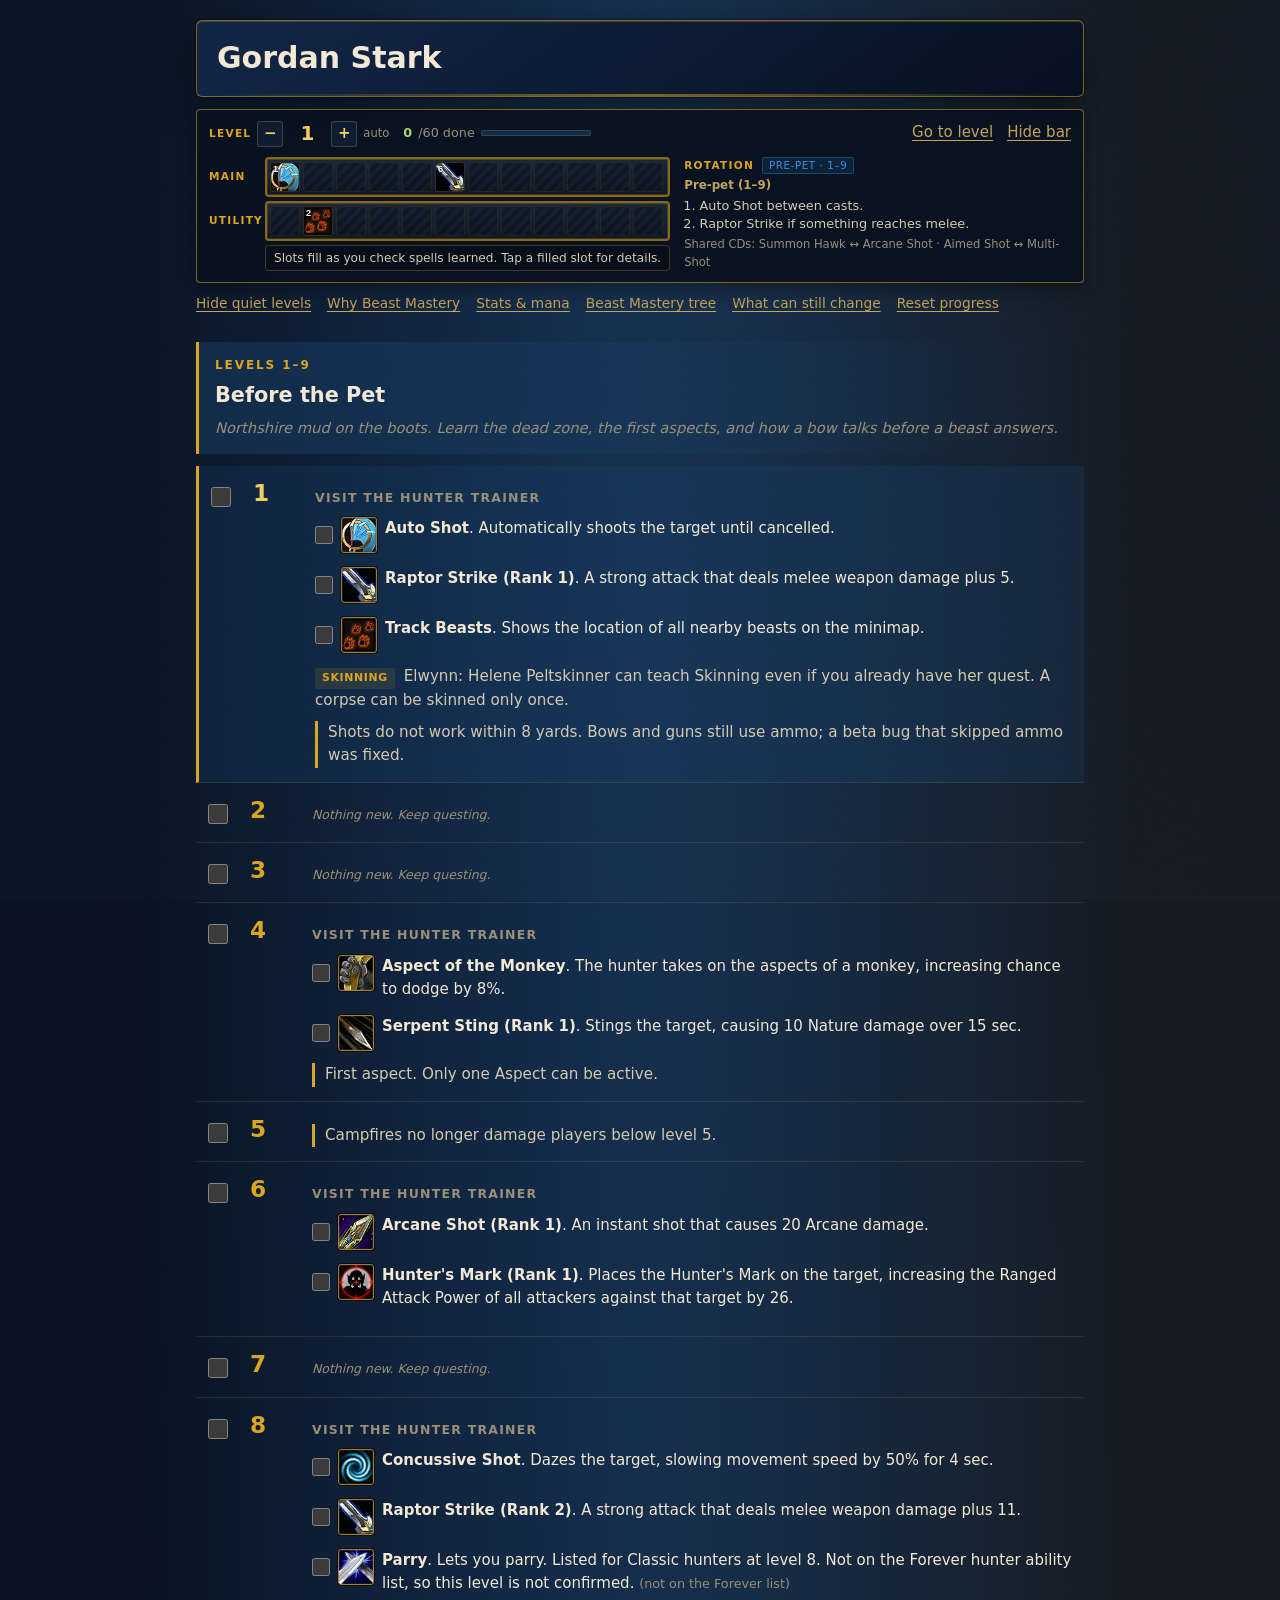
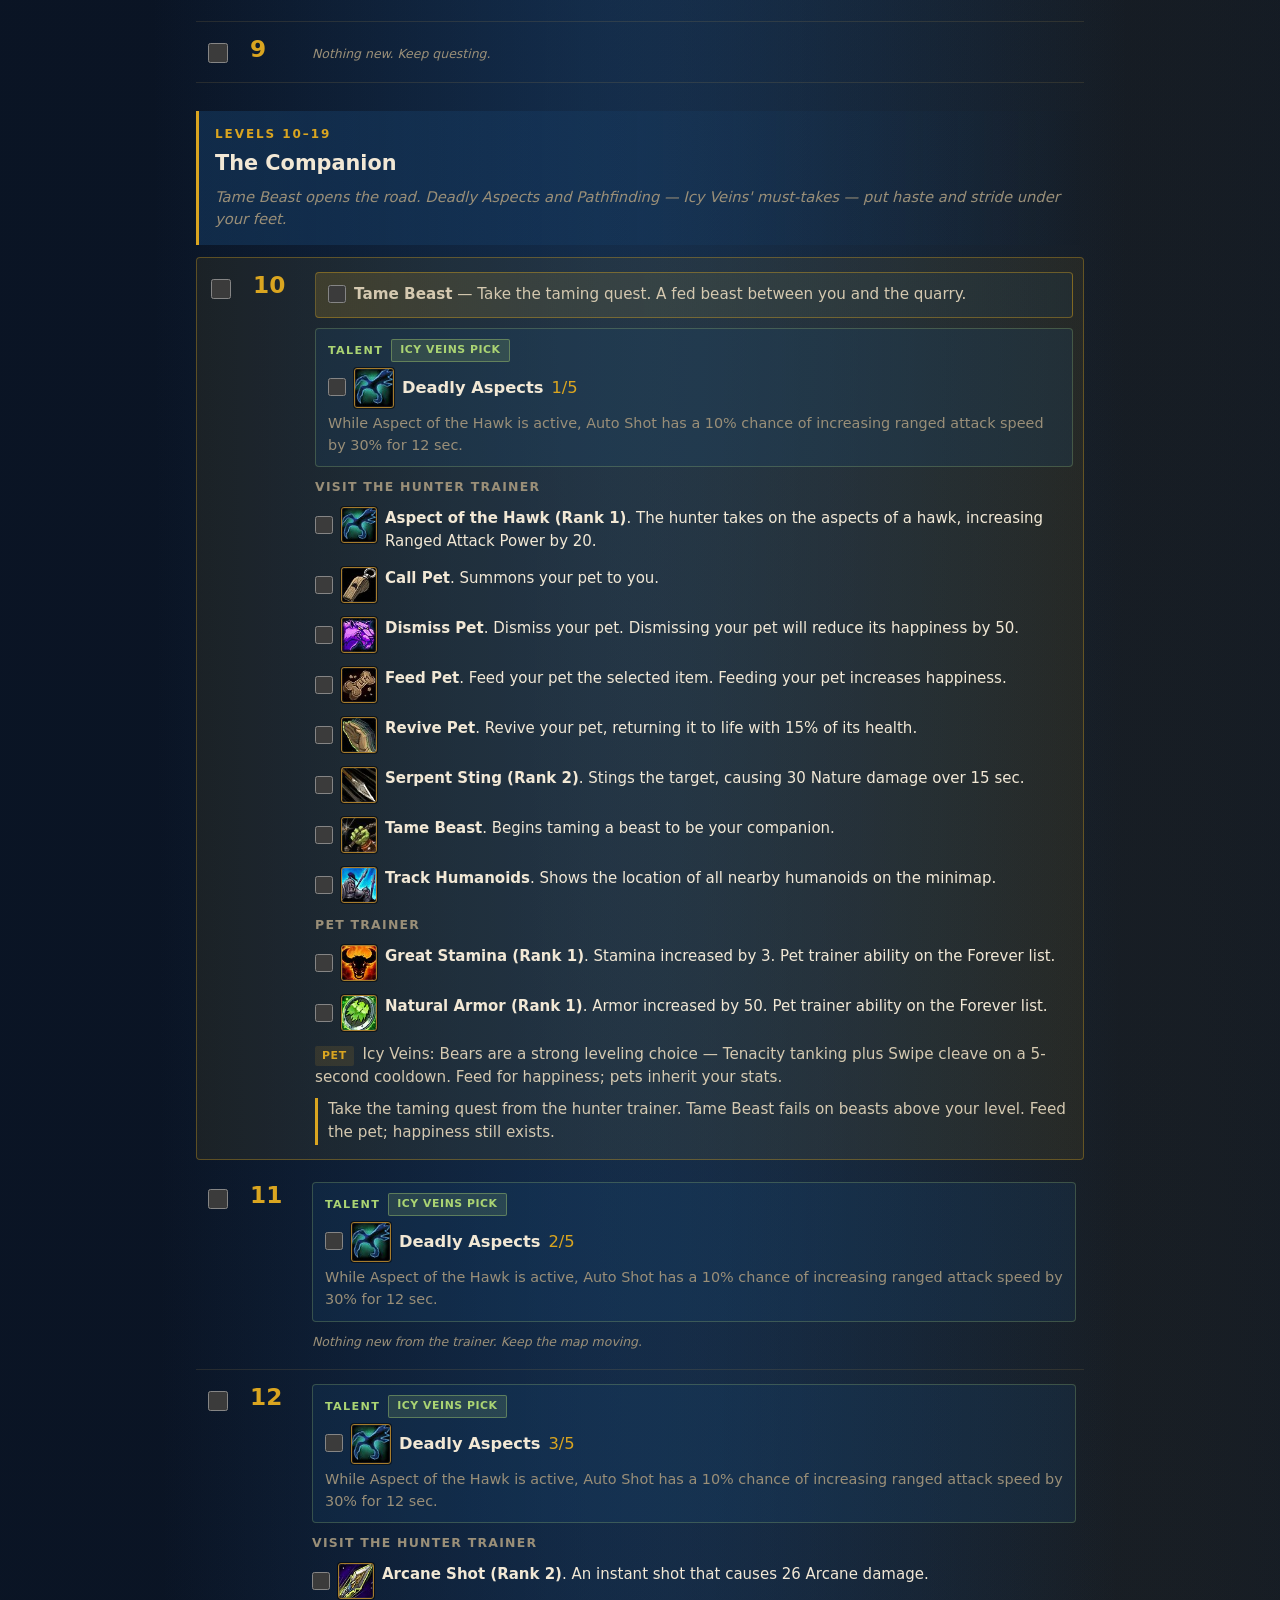
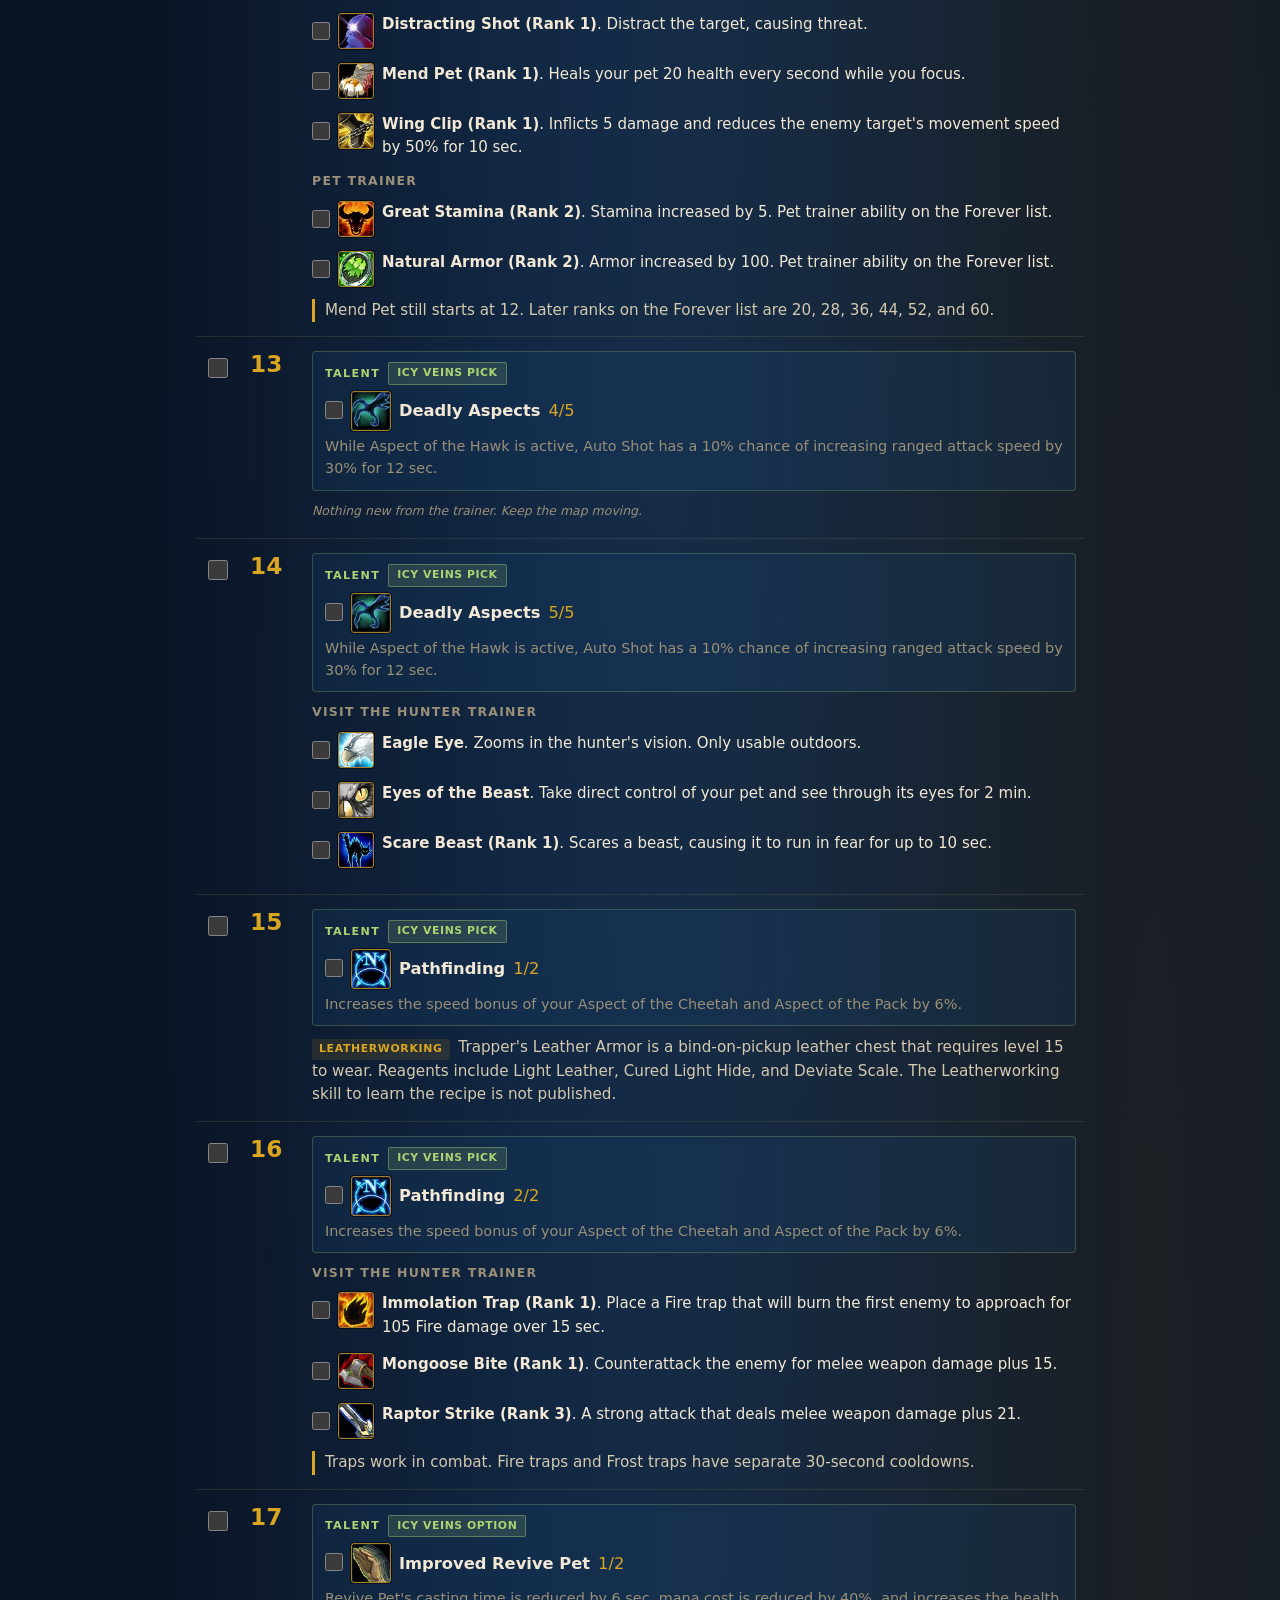
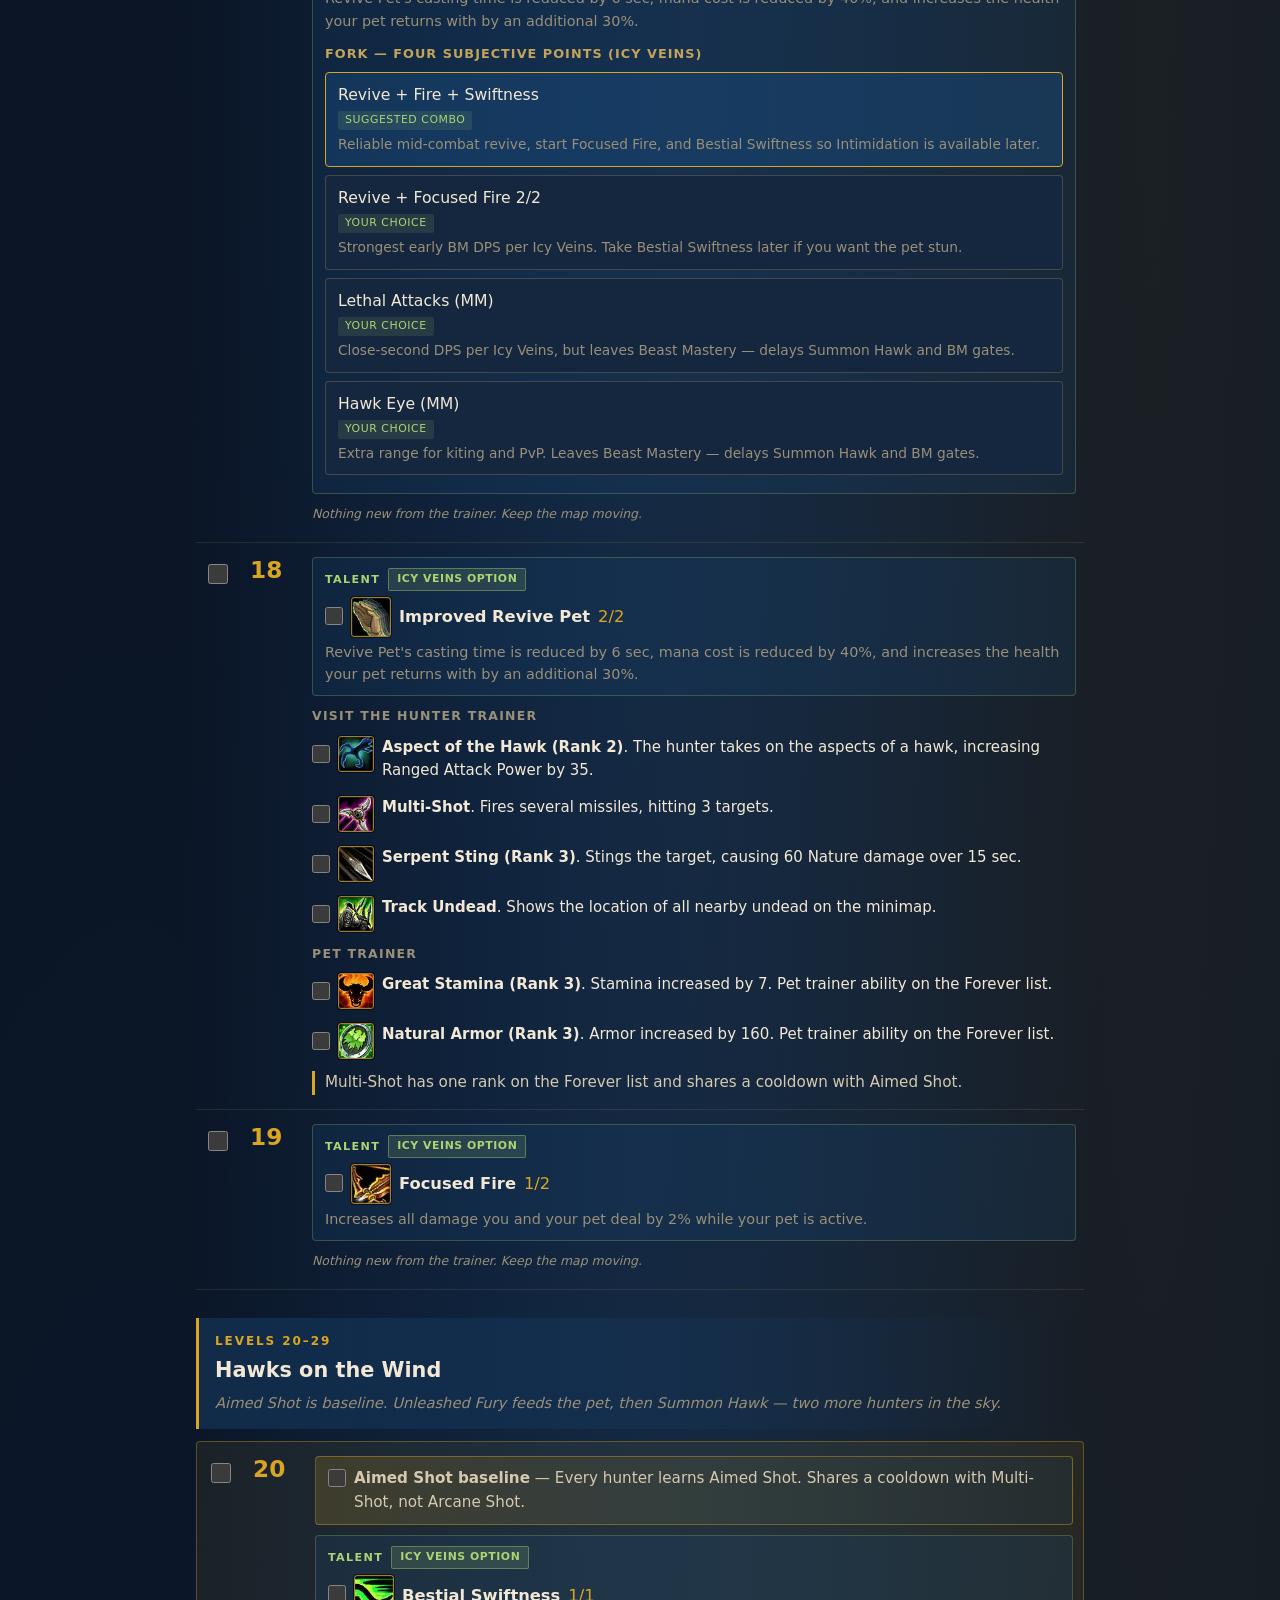
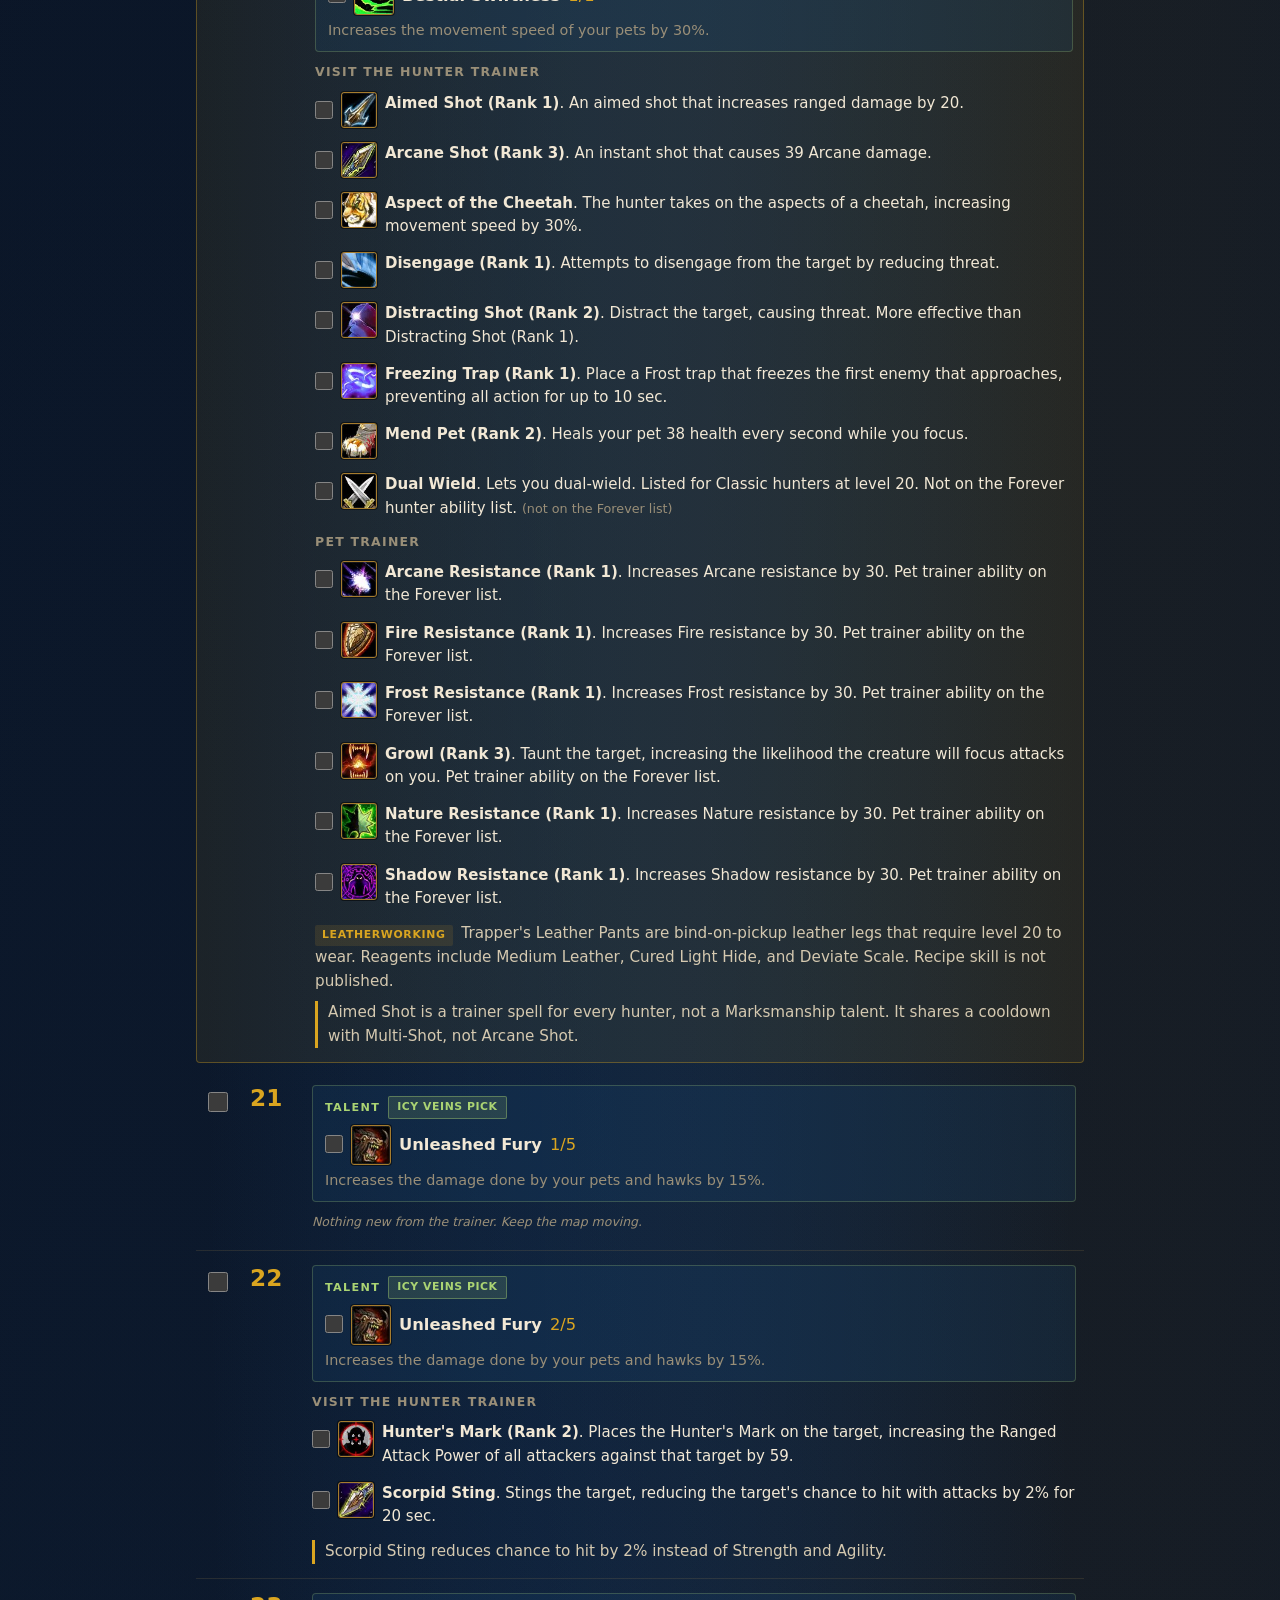
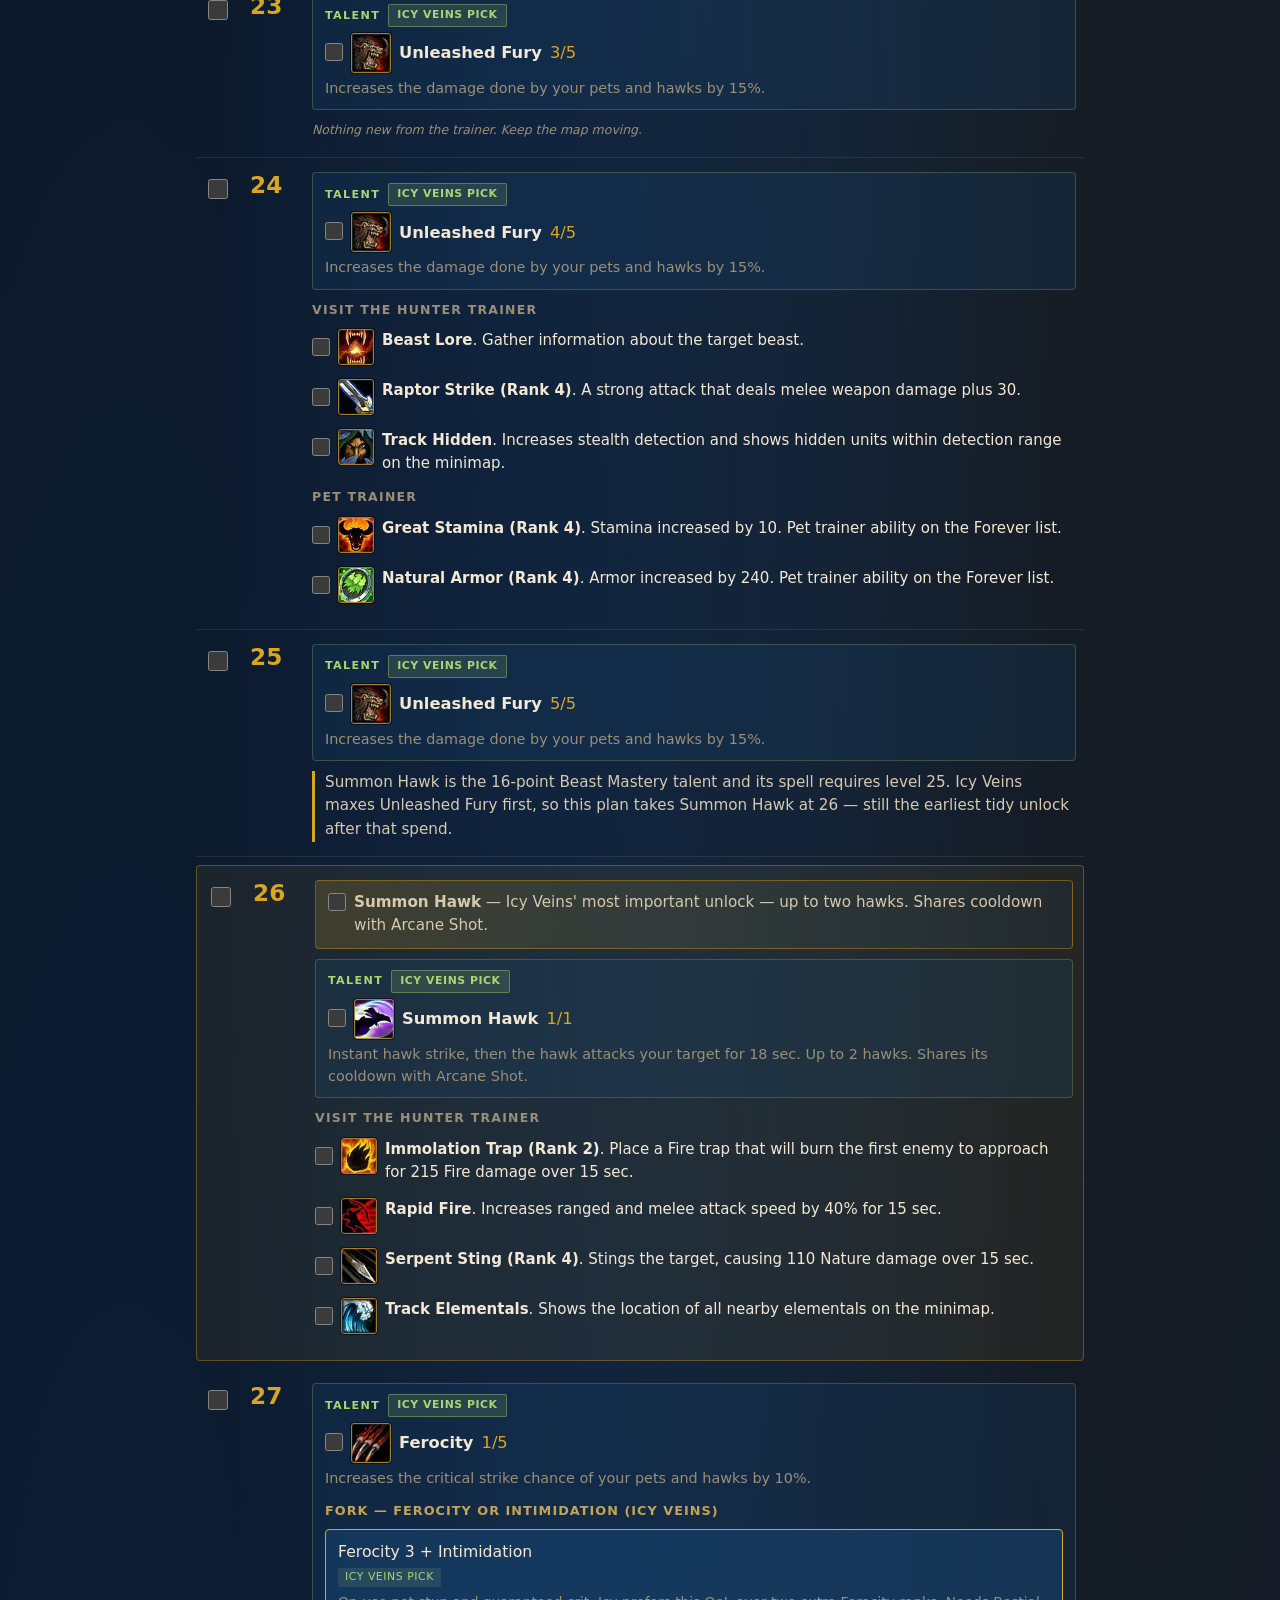
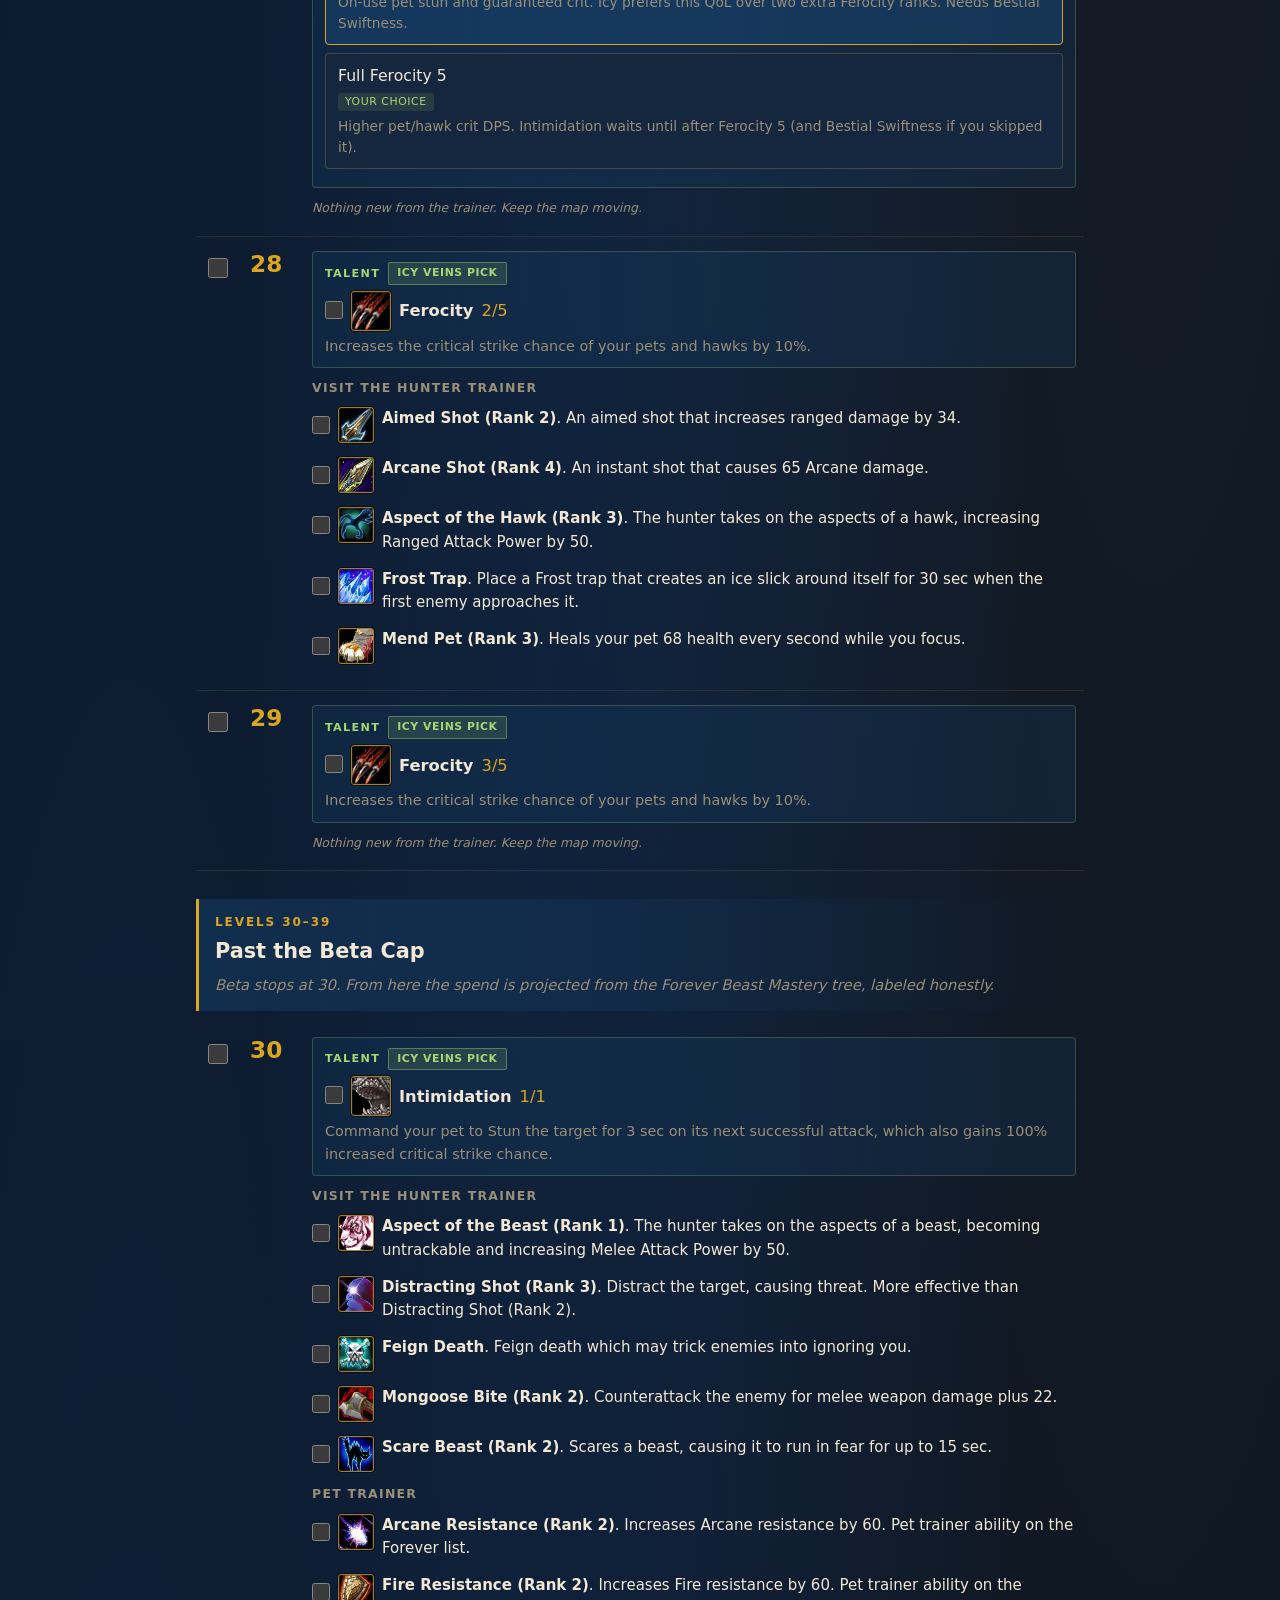
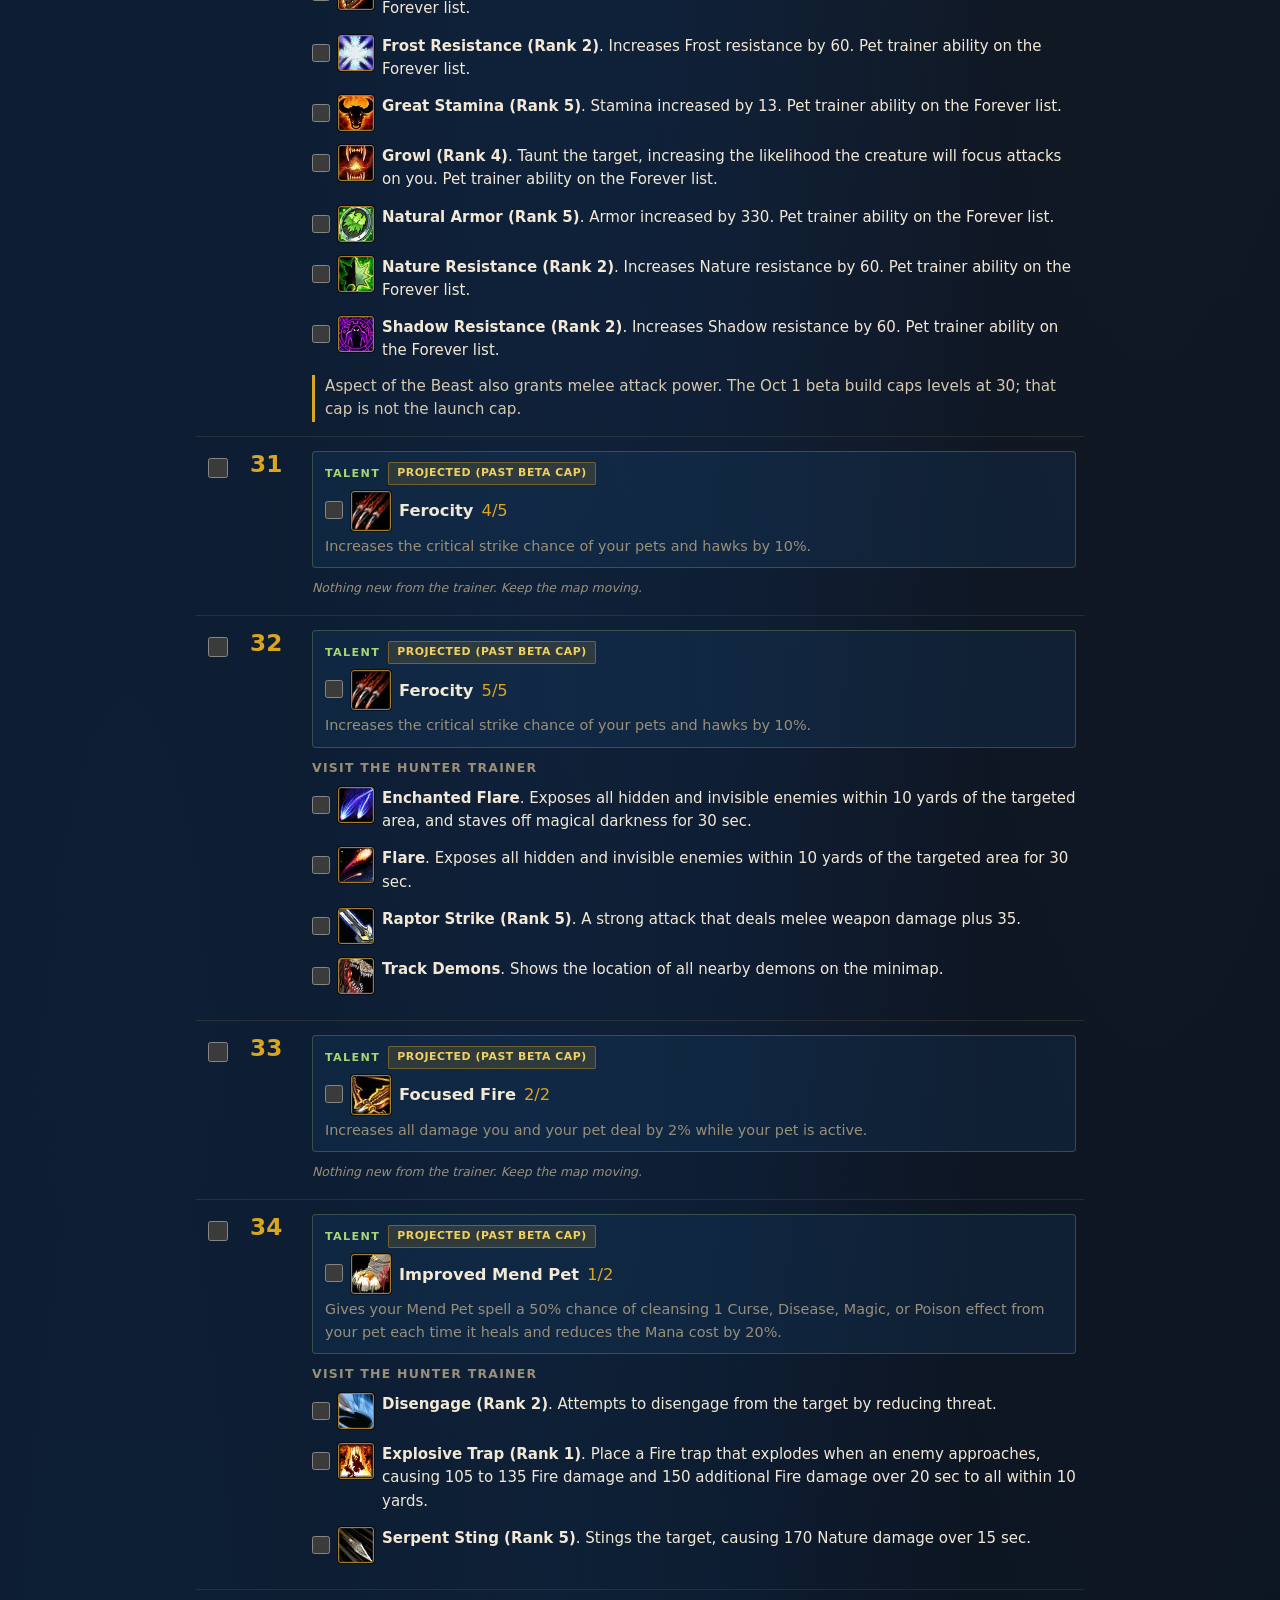
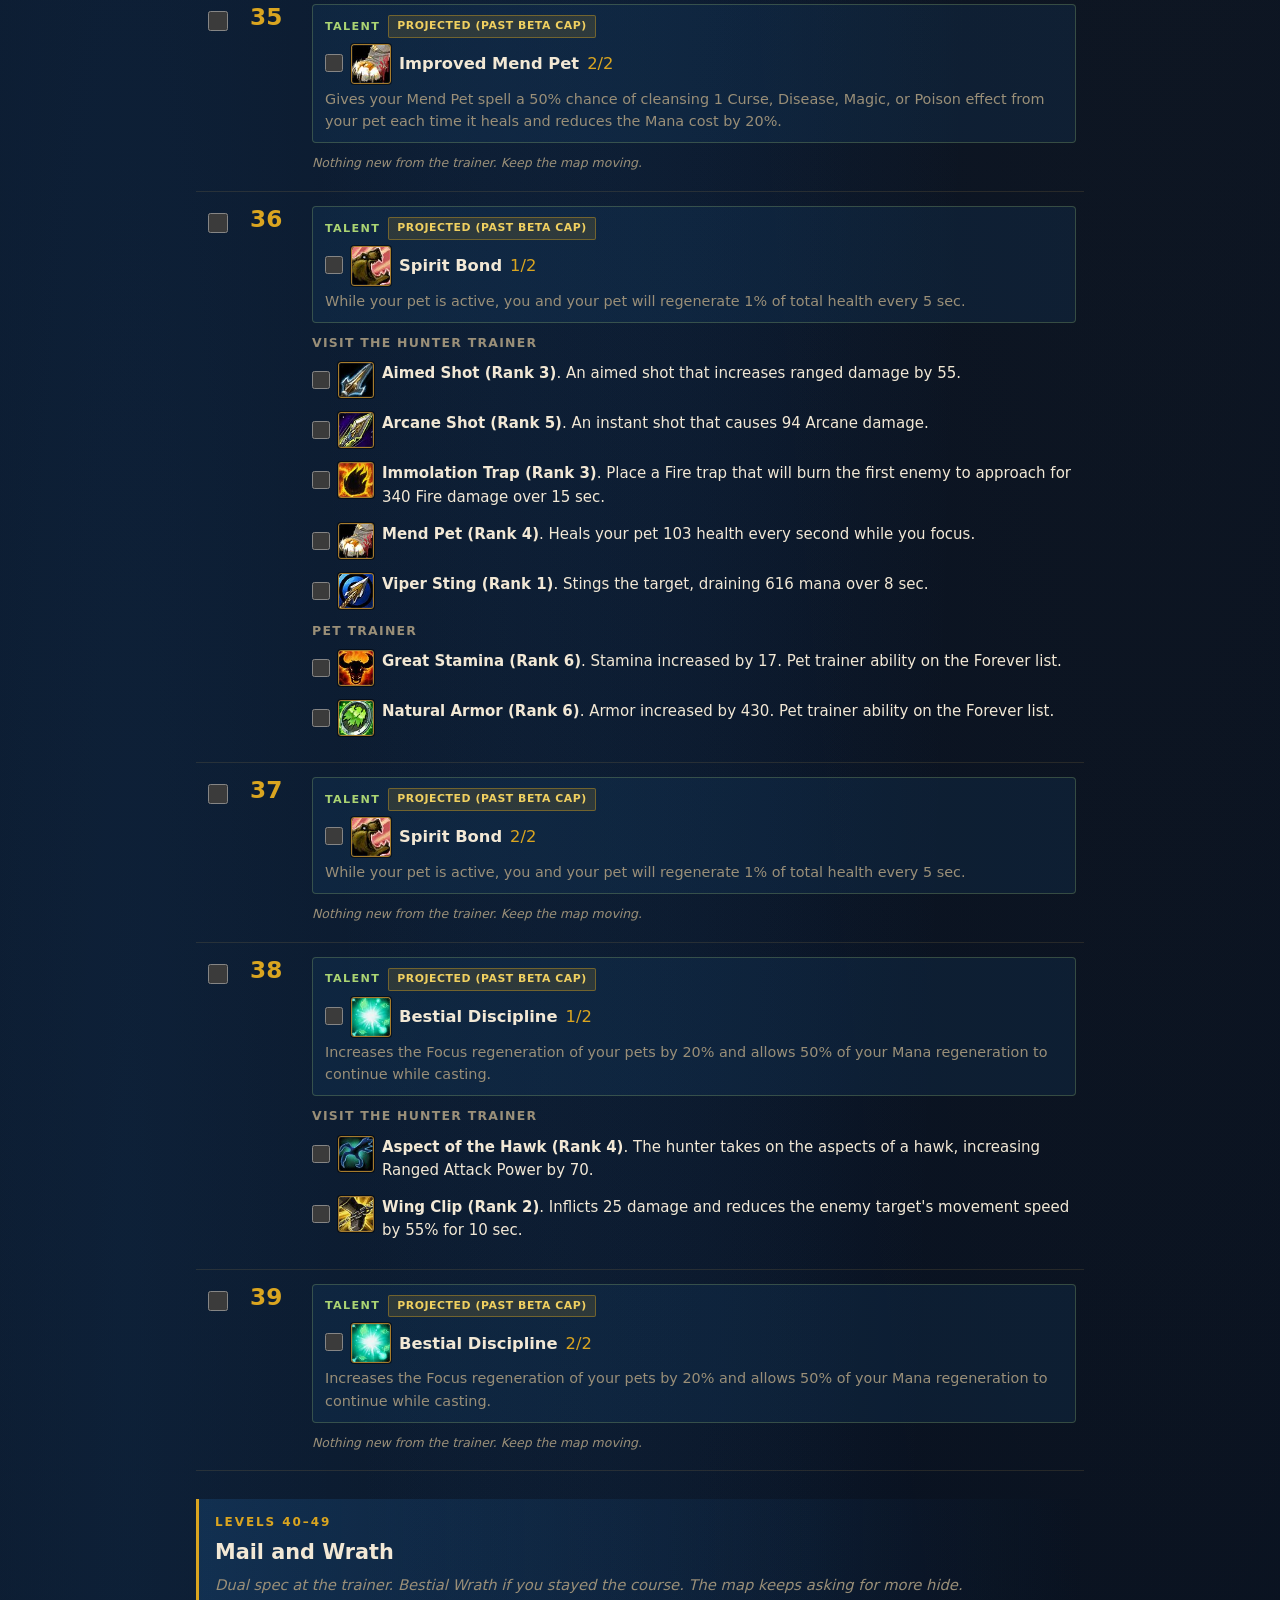
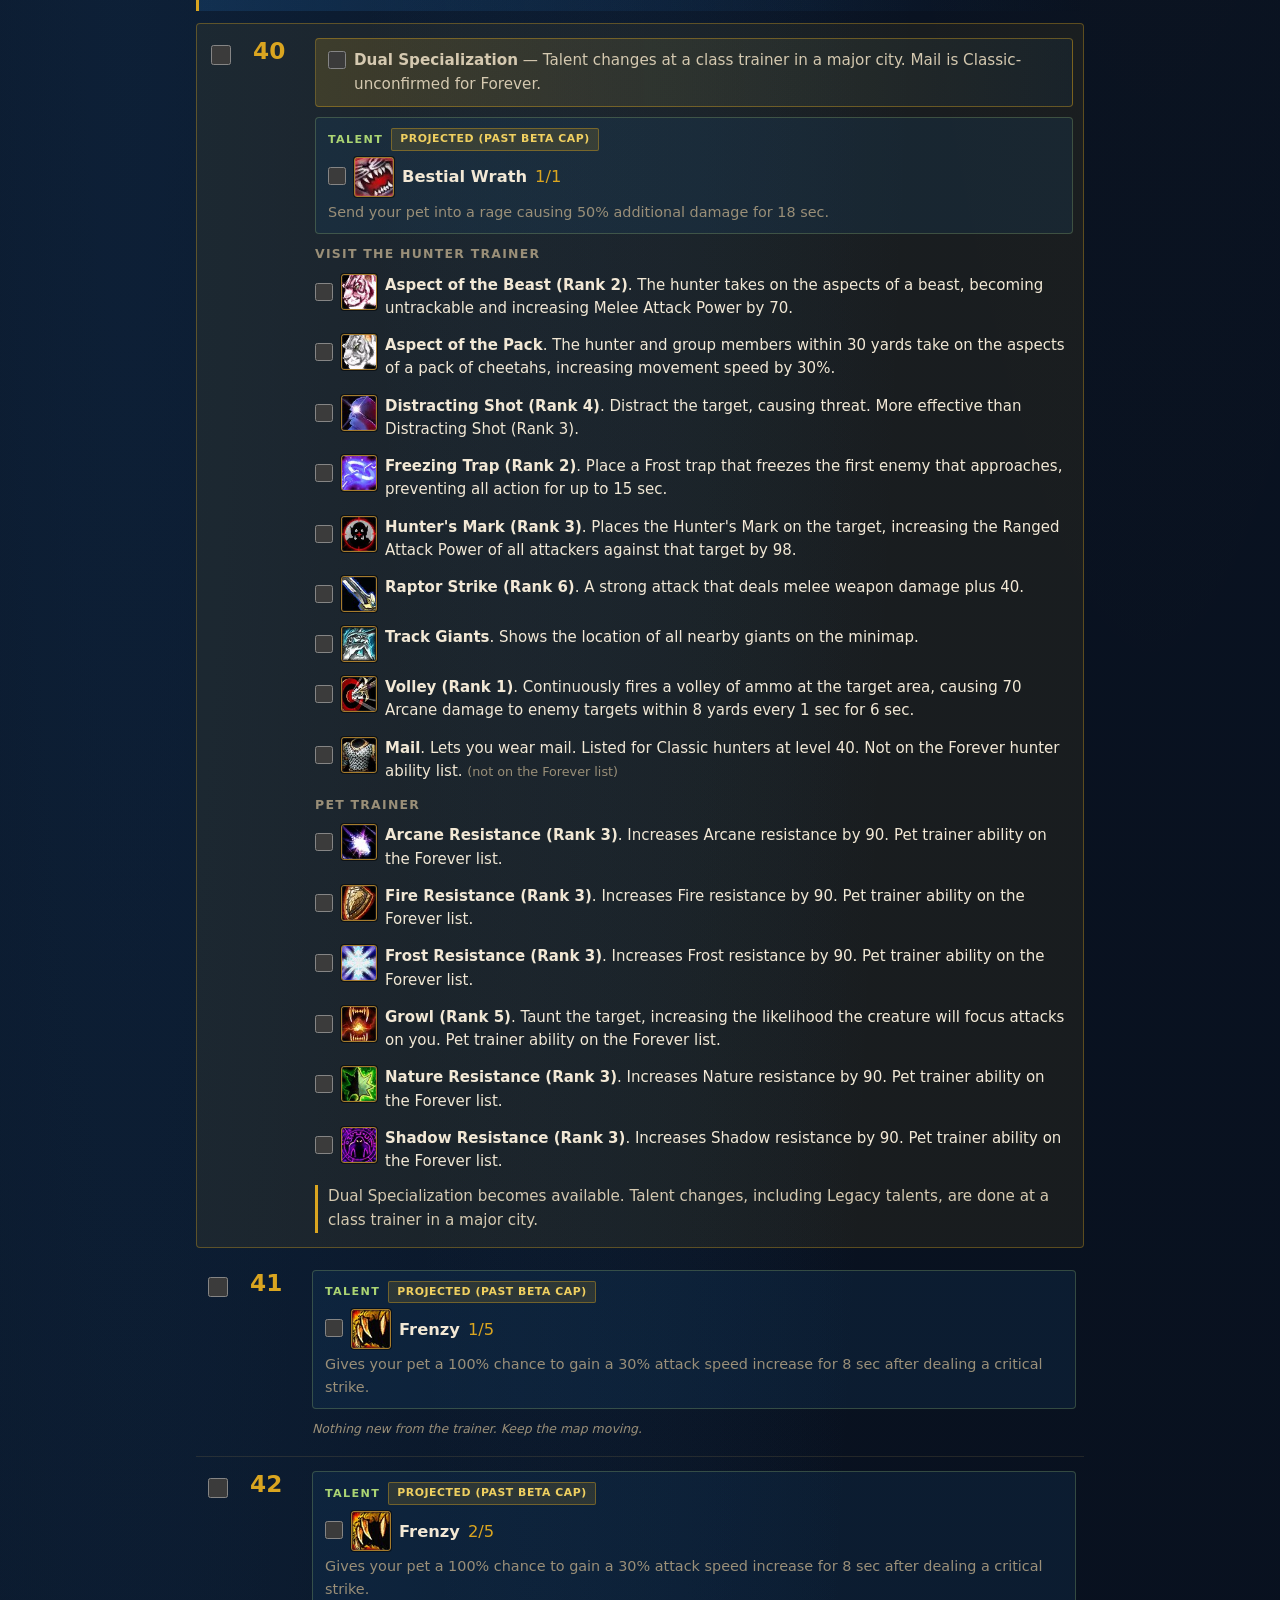
==== commit ea2b5f74: "Replace Hank Quill dwarf guide with Gordan Stark Human BM v4 Human Beast Mastery hunter on Normal ru" ====
--- a/index.html
+++ b/index.html
@@ -1,368 +1,2009 @@
-<!doctype html><html lang="en"><head><meta charset="utf-8">
-<meta name="viewport" content="width=device-width,initial-scale=1,viewport-fit=cover">
-<title>Hank Quill · BM Hunter</title>
-<meta name="theme-color" content="#0b1526">
-<meta name="apple-mobile-web-app-capable" content="yes"><meta name="mobile-web-app-capable" content="yes">
-<meta name="apple-mobile-web-app-status-bar-style" content="black-translucent">
-<meta name="apple-mobile-web-app-title" content="Hank Quill">
-<link rel="apple-touch-icon" href="icons/icon-180.png"><link rel="icon" href="icons/icon-192.png">
-<link rel="manifest" href="manifest.webmanifest"><link rel="stylesheet" href="style.css">
-</head><body>
-<header class="bar">
- <div class="bar-top"><div class="who"><span class="crest"><img class="ci1" src="icons/spells/achievement_character_dwarf_male.jpg" alt="" loading="lazy"><img class="ci1" src="icons/spells/classicon_hunter.jpg" alt="" loading="lazy"><img class="ci1" src="icons/spells/ability_hunter_bestialdiscipline.jpg" alt="" loading="lazy"></span><b>Hank Quill</b><span>Dwarf BM Hunter · Lv <span id="curLv">1</span></span></div>
-  <div class="lvpick"><button id="lvDown" aria-label="Level down">−</button><select id="lvSel" aria-label="Current level"></select><button id="lvUp" aria-label="Level up">+</button></div></div>
- <button id="rotBtn" class="rotbtn" aria-expanded="false">🏹 Rotation <span id="rotTag"></span></button>
- <div id="rot" class="rot" hidden></div>
- <nav class="tabs"><a href="#guide">1-60</a><a href="#bars">Bars</a><a href="#bm">BM</a><a href="#pet">Pet</a><a href="#gear">Gear</a><a href="#prof">Profs</a><a href="#back">Break</a><a href="#me">Me</a></nav>
-</header>
-<main>
-<section id="t-guide" class="tab"><h2>Leveling 1-60</h2>
- <p class="note">For the live game (launch Nov 4, likely RP ruleset). Tap a level to open it, check it off and it collapses. Trainer lists are info only. Levels 1-30 match the beta; 31-60 may change at launch.</p>
- <label class="ci inline"><input type="checkbox" id="hideDone"> <span>Hide finished levels</span></label>
- <div class="row" data-lv="1" id="lv1">
- <div class="row-head"><button class="chk" aria-label="Mark level 1 done" data-k="lv1"></button>
-  <span class="lv">1</span><span class="sum"><span class="tb">Trainer</span> Dwarves start in Coldridge Valley, Dun Morogh. […</span><span class="zone">Coldridge Valley / Dun Morogh</span></div>
- <div class="row-body"><div class="barch"><b>Bars</b> Middle 1: <a class="sp" href="https://theforeverera.com/en/spells/hunter/raptor-strike/" target="_blank" rel="noopener"><img class="ic" src="icons/spells/ability_meleedamage.jpg" alt="" loading="lazy">Raptor Strike</a> · Middle 4: <a class="sp" href="https://theforeverera.com/en/spells/hunter/auto-shot/" target="_blank" rel="noopener"><img class="ic" src="icons/spells/ability_whirlwind.jpg" alt="" loading="lazy">Auto Shot</a> · Bottom 1: Food · Bottom 2: Water · Bottom 6: Hearthstone · Aspect 7: <a class="sp" href="https://theforeverera.com/en/spells/hunter/track-beasts/" target="_blank" rel="noopener"><img class="ic" src="icons/spells/ability_tracking.jpg" alt="" loading="lazy">Track Beasts</a></div><div class="trn"><b>Trainer</b><ul><li><span class="k new">New</span> <a class="sp" href="https://theforeverera.com/en/spells/hunter/auto-shot/" target="_blank" rel="noopener"><img class="ic" src="icons/spells/ability_whirlwind.jpg" alt="" loading="lazy">Auto Shot</a></li><li><span class="k new">New</span> <a class="sp" href="https://theforeverera.com/en/spells/hunter/raptor-strike/" target="_blank" rel="noopener"><img class="ic" src="icons/spells/ability_meleedamage.jpg" alt="" loading="lazy">Raptor Strike</a></li><li><span class="k new">New</span> <a class="sp" href="https://theforeverera.com/en/spells/hunter/track-beasts/" target="_blank" rel="noopener"><img class="ic" src="icons/spells/ability_tracking.jpg" alt="" loading="lazy">Track Beasts</a></li></ul><span class="src">Beta client data (build 1.60.1.70374), Lv 1-30 playable in the beta. <a href="https://theforeverera.com/en/spells/hunter/levels/">The Forever Era</a></span></div><ul><li>Dwarves start in Coldridge Valley, Dun Morogh. [games.gg Forever Dwarf guide]</li><li>Before 10: get as many Auto Shots off as you can before mobs reach you, then <a class="sp" href="https://theforeverera.com/en/spells/hunter/raptor-strike/" target="_blank" rel="noopener"><img class="ic" src="icons/spells/ability_meleedamage.jpg" alt="" loading="lazy">Raptor Strike</a> in melee. [Icy Veins]</li><li>Starting zones drop a quest item that teaches a gathering profession, so Skinning can start early. [Icy Veins professions]</li></ul><div class="zline"><img class="ic zi" src="icons/spells/achievement_zone_dunmorogh.jpg" alt="" loading="lazy">Zone: Coldridge Valley / Dun Morogh <span class="src warn">(general Alliance path, unconfirmed for Forever)</span></div></div>
-</div><div class="row" data-lv="2" id="lv2">
- <div class="row-head"><button class="chk" aria-label="Mark level 2 done" data-k="lv2"></button>
-  <span class="lv">2</span><span class="sum">No new spells</span><span class="zone">Coldridge Valley / Dun Morogh</span></div>
- <div class="row-body"><ul></ul><div class="zline"><img class="ic zi" src="icons/spells/achievement_zone_dunmorogh.jpg" alt="" loading="lazy">Zone: Coldridge Valley / Dun Morogh <span class="src warn">(general Alliance path, unconfirmed for Forever)</span></div></div>
-</div><div class="row" data-lv="3" id="lv3">
- <div class="row-head"><button class="chk" aria-label="Mark level 3 done" data-k="lv3"></button>
-  <span class="lv">3</span><span class="sum">No new spells</span><span class="zone">Coldridge Valley / Dun Morogh</span></div>
- <div class="row-body"><ul></ul><div class="zline"><img class="ic zi" src="icons/spells/achievement_zone_dunmorogh.jpg" alt="" loading="lazy">Zone: Coldridge Valley / Dun Morogh <span class="src warn">(general Alliance path, unconfirmed for Forever)</span></div></div>
-</div><div class="row" data-lv="4" id="lv4">
- <div class="row-head"><button class="chk" aria-label="Mark level 4 done" data-k="lv4"></button>
-  <span class="lv">4</span><span class="sum"><span class="tb">Trainer</span> Trainer: 2 new</span><span class="zone">Coldridge Valley / Dun Morogh</span></div>
- <div class="row-body"><div class="barch"><b>Bars</b> Middle 2: <a class="sp" href="https://theforeverera.com/en/spells/hunter/serpent-sting/" target="_blank" rel="noopener"><img class="ic" src="icons/spells/ability_hunter_quickshot.jpg" alt="" loading="lazy">Serpent Sting</a> · Aspect 1: <a class="sp" href="https://theforeverera.com/en/spells/hunter/aspect-of-the-monkey/" target="_blank" rel="noopener"><img class="ic" src="icons/spells/ability_hunter_aspectofthemonkey.jpg" alt="" loading="lazy">Aspect of the Monkey</a></div><div class="trn"><b>Trainer</b><ul><li><span class="k new">New</span> <a class="sp" href="https://theforeverera.com/en/spells/hunter/aspect-of-the-monkey/" target="_blank" rel="noopener"><img class="ic" src="icons/spells/ability_hunter_aspectofthemonkey.jpg" alt="" loading="lazy">Aspect of the Monkey</a></li><li><span class="k new">New</span> <a class="sp" href="https://theforeverera.com/en/spells/hunter/serpent-sting/" target="_blank" rel="noopener"><img class="ic" src="icons/spells/ability_hunter_quickshot.jpg" alt="" loading="lazy">Serpent Sting</a></li></ul><span class="src">Beta client data (build 1.60.1.70374), Lv 1-30 playable in the beta. <a href="https://theforeverera.com/en/spells/hunter/levels/">The Forever Era</a></span></div><ul></ul><div class="zline"><img class="ic zi" src="icons/spells/achievement_zone_dunmorogh.jpg" alt="" loading="lazy">Zone: Coldridge Valley / Dun Morogh <span class="src warn">(general Alliance path, unconfirmed for Forever)</span></div></div>
-</div><div class="row" data-lv="5" id="lv5">
- <div class="row-head"><button class="chk" aria-label="Mark level 5 done" data-k="lv5"></button>
-  <span class="lv">5</span><span class="sum">No new spells</span><span class="zone">Coldridge Valley / Dun Morogh</span></div>
- <div class="row-body"><ul></ul><div class="zline"><img class="ic zi" src="icons/spells/achievement_zone_dunmorogh.jpg" alt="" loading="lazy">Zone: Coldridge Valley / Dun Morogh <span class="src warn">(general Alliance path, unconfirmed for Forever)</span></div></div>
-</div><div class="row" data-lv="6" id="lv6">
- <div class="row-head"><button class="chk" aria-label="Mark level 6 done" data-k="lv6"></button>
-  <span class="lv">6</span><span class="sum"><span class="tb">Trainer</span> Trainer: 2 new</span><span class="zone">Coldridge Valley / Dun Morogh</span></div>
- <div class="row-body"><div class="barch"><b>Bars</b> Top 1: <a class="sp" href="https://theforeverera.com/en/spells/hunter/raptor-strike/" target="_blank" rel="noopener"><img class="ic" src="icons/spells/ability_meleedamage.jpg" alt="" loading="lazy">Raptor Strike</a> · Middle 1: <a class="sp" href="https://theforeverera.com/en/spells/hunter/arcane-shot/" target="_blank" rel="noopener"><img class="ic" src="icons/spells/ability_impalingbolt.jpg" alt="" loading="lazy">Arcane Shot</a> · Middle 3: Hunter&#x27;s Mark</div><div class="trn"><b>Trainer</b><ul><li><span class="k new">New</span> <a class="sp" href="https://theforeverera.com/en/spells/hunter/arcane-shot/" target="_blank" rel="noopener"><img class="ic" src="icons/spells/ability_impalingbolt.jpg" alt="" loading="lazy">Arcane Shot</a></li><li><span class="k new">New</span> Hunter&#x27;s Mark</li></ul><span class="src">Beta client data (build 1.60.1.70374), Lv 1-30 playable in the beta. <a href="https://theforeverera.com/en/spells/hunter/levels/">The Forever Era</a></span></div><ul></ul><div class="zline"><img class="ic zi" src="icons/spells/achievement_zone_dunmorogh.jpg" alt="" loading="lazy">Zone: Coldridge Valley / Dun Morogh <span class="src warn">(general Alliance path, unconfirmed for Forever)</span></div></div>
-</div><div class="row" data-lv="7" id="lv7">
- <div class="row-head"><button class="chk" aria-label="Mark level 7 done" data-k="lv7"></button>
-  <span class="lv">7</span><span class="sum">No new spells</span><span class="zone">Coldridge Valley / Dun Morogh</span></div>
- <div class="row-body"><ul></ul><div class="zline"><img class="ic zi" src="icons/spells/achievement_zone_dunmorogh.jpg" alt="" loading="lazy">Zone: Coldridge Valley / Dun Morogh <span class="src warn">(general Alliance path, unconfirmed for Forever)</span></div></div>
-</div><div class="row" data-lv="8" id="lv8">
- <div class="row-head"><button class="chk" aria-label="Mark level 8 done" data-k="lv8"></button>
-  <span class="lv">8</span><span class="sum"><span class="tb">Trainer</span> Trainer: 2 new</span><span class="zone">Coldridge Valley / Dun Morogh</span></div>
- <div class="row-body"><div class="barch"><b>Bars</b> Middle 5: <a class="sp" href="https://theforeverera.com/en/spells/hunter/concussive-shot/" target="_blank" rel="noopener"><img class="ic" src="icons/spells/spell_frost_stun.jpg" alt="" loading="lazy">Concussive Shot</a></div><div class="trn"><b>Trainer</b><ul><li><span class="k new">New</span> <a class="sp" href="https://theforeverera.com/en/spells/hunter/concussive-shot/" target="_blank" rel="noopener"><img class="ic" src="icons/spells/spell_frost_stun.jpg" alt="" loading="lazy">Concussive Shot</a></li><li><span class="k ">R2</span> <a class="sp" href="https://theforeverera.com/en/spells/hunter/raptor-strike/" target="_blank" rel="noopener"><img class="ic" src="icons/spells/ability_meleedamage.jpg" alt="" loading="lazy">Raptor Strike</a></li></ul><span class="src">Beta client data (build 1.60.1.70374), Lv 1-30 playable in the beta. <a href="https://theforeverera.com/en/spells/hunter/levels/">The Forever Era</a></span></div><ul></ul><div class="zline"><img class="ic zi" src="icons/spells/achievement_zone_dunmorogh.jpg" alt="" loading="lazy">Zone: Coldridge Valley / Dun Morogh <span class="src warn">(general Alliance path, unconfirmed for Forever)</span></div></div>
-</div><div class="row" data-lv="9" id="lv9">
- <div class="row-head"><button class="chk" aria-label="Mark level 9 done" data-k="lv9"></button>
-  <span class="lv">9</span><span class="sum">No new spells</span><span class="zone">Coldridge Valley / Dun Morogh</span></div>
- <div class="row-body"><ul></ul><div class="zline"><img class="ic zi" src="icons/spells/achievement_zone_dunmorogh.jpg" alt="" loading="lazy">Zone: Coldridge Valley / Dun Morogh <span class="src warn">(general Alliance path, unconfirmed for Forever)</span></div></div>
-</div><div class="row" data-lv="10" id="lv10">
- <div class="row-head"><button class="chk" aria-label="Mark level 10 done" data-k="lv10"></button>
-  <span class="lv">10</span><span class="sum"><span class="tb">Trainer</span> Deadly Aspects</span><span class="zone">Loch Modan</span></div>
- <div class="row-body"><div class="barch"><b>Bars</b> Bottom 3: <a class="sp" href="https://theforeverera.com/en/spells/hunter/feed-pet/" target="_blank" rel="noopener"><img class="ic" src="icons/spells/ability_hunter_beasttraining.jpg" alt="" loading="lazy">Feed Pet</a> · Bottom 4: <a class="sp" href="https://theforeverera.com/en/spells/hunter/revive-pet/" target="_blank" rel="noopener"><img class="ic" src="icons/spells/ability_hunter_beastsoothe.jpg" alt="" loading="lazy">Revive Pet</a> · Bottom 5: <a class="sp" href="https://theforeverera.com/en/spells/hunter/call-pet/" target="_blank" rel="noopener"><img class="ic" src="icons/spells/ability_hunter_beastcall.jpg" alt="" loading="lazy">Call Pet</a> · Aspect 2: <a class="sp" href="https://theforeverera.com/en/spells/hunter/aspect-of-the-hawk/" target="_blank" rel="noopener"><img class="ic" src="icons/spells/spell_nature_ravenform.jpg" alt="" loading="lazy">Aspect of the Hawk</a></div><div class="trn"><b>Trainer</b><ul><li><span class="k new">New</span> <a class="sp" href="https://theforeverera.com/en/spells/hunter/aspect-of-the-hawk/" target="_blank" rel="noopener"><img class="ic" src="icons/spells/spell_nature_ravenform.jpg" alt="" loading="lazy">Aspect of the Hawk</a></li><li><span class="k new">New</span> <a class="sp" href="https://theforeverera.com/en/spells/hunter/call-pet/" target="_blank" rel="noopener"><img class="ic" src="icons/spells/ability_hunter_beastcall.jpg" alt="" loading="lazy">Call Pet</a></li><li><span class="k new">New</span> <a class="sp" href="https://theforeverera.com/en/spells/hunter/dismiss-pet/" target="_blank" rel="noopener"><img class="ic" src="icons/spells/spell_nature_spiritwolf.jpg" alt="" loading="lazy">Dismiss Pet</a></li><li><span class="k new">New</span> <a class="sp" href="https://theforeverera.com/en/spells/hunter/feed-pet/" target="_blank" rel="noopener"><img class="ic" src="icons/spells/ability_hunter_beasttraining.jpg" alt="" loading="lazy">Feed Pet</a></li><li><span class="k new">New</span> <a class="sp" href="https://theforeverera.com/en/spells/hunter/revive-pet/" target="_blank" rel="noopener"><img class="ic" src="icons/spells/ability_hunter_beastsoothe.jpg" alt="" loading="lazy">Revive Pet</a></li><li><span class="k new">New</span> <a class="sp" href="https://theforeverera.com/en/spells/hunter/tame-beast/" target="_blank" rel="noopener"><img class="ic" src="icons/spells/ability_hunter_beasttaming.jpg" alt="" loading="lazy">Tame Beast</a></li><li><span class="k new">New</span> <a class="sp" href="https://theforeverera.com/en/spells/hunter/track-humanoids/" target="_blank" rel="noopener"><img class="ic" src="icons/spells/spell_holy_prayerofhealing.jpg" alt="" loading="lazy">Track Humanoids</a></li><li><span class="k ">R2</span> <a class="sp" href="https://theforeverera.com/en/spells/hunter/serpent-sting/" target="_blank" rel="noopener"><img class="ic" src="icons/spells/ability_hunter_quickshot.jpg" alt="" loading="lazy">Serpent Sting</a></li></ul><span class="src">Beta client data (build 1.60.1.70374), Lv 1-30 playable in the beta. <a href="https://theforeverera.com/en/spells/hunter/levels/">The Forever Era</a></span></div><div class="tal"><b><a class="sp" href="https://theforeverera.com/en/talents/hunter/deadly-aspects/" target="_blank" rel="noopener"><img class="ic" src="icons/spells/spell_nature_ravenform.jpg" alt="" loading="lazy">Deadly Aspects</a></b> <span class="rank">1/5</span><div class="eff">BM · chance for a 30% haste buff for 12 sec (Icy Veins: take first)</div><span class="src">Icy Veins Lv30 build · point order: our plan</span></div><ul><li><a class="sp" href="https://theforeverera.com/en/spells/hunter/tame-beast/" target="_blank" rel="noopener"><img class="ic" src="icons/spells/ability_hunter_beasttaming.jpg" alt="" loading="lazy">Tame Beast</a>, <a class="sp" href="https://theforeverera.com/en/spells/hunter/call-pet/" target="_blank" rel="noopener"><img class="ic" src="icons/spells/ability_hunter_beastcall.jpg" alt="" loading="lazy">Call Pet</a>, <a class="sp" href="https://theforeverera.com/en/spells/hunter/feed-pet/" target="_blank" rel="noopener"><img class="ic" src="icons/spells/ability_hunter_beasttraining.jpg" alt="" loading="lazy">Feed Pet</a>, <a class="sp" href="https://theforeverera.com/en/spells/hunter/revive-pet/" target="_blank" rel="noopener"><img class="ic" src="icons/spells/ability_hunter_beastsoothe.jpg" alt="" loading="lazy">Revive Pet</a> unlock. Icy Veins calls the pet the best leveling tool in the game. Bears are a strong first pick (Swipe hits 3 targets).</li><li>Talents open (one point per level).</li><li>Leatherworking Journeyman (cap 150) needs character level 10 and skill 50. Skinning Expert (cap 225) needs level 10. [Icy Veins professions]</li></ul><div class="zline"><img class="ic zi" src="icons/spells/achievement_zone_lochmodan.jpg" alt="" loading="lazy">Zone: Loch Modan <span class="src warn">(general Alliance path, unconfirmed for Forever)</span></div></div>
-</div><div class="row" data-lv="11" id="lv11">
- <div class="row-head"><button class="chk" aria-label="Mark level 11 done" data-k="lv11"></button>
-  <span class="lv">11</span><span class="sum">Deadly Aspects</span><span class="zone">Loch Modan</span></div>
- <div class="row-body"><div class="tal"><b><a class="sp" href="https://theforeverera.com/en/talents/hunter/deadly-aspects/" target="_blank" rel="noopener"><img class="ic" src="icons/spells/spell_nature_ravenform.jpg" alt="" loading="lazy">Deadly Aspects</a></b> <span class="rank">2/5</span><div class="eff">BM · chance for a 30% haste buff for 12 sec (Icy Veins: take first)</div><span class="src">Icy Veins Lv30 build · point order: our plan</span></div><ul></ul><div class="zline"><img class="ic zi" src="icons/spells/achievement_zone_lochmodan.jpg" alt="" loading="lazy">Zone: Loch Modan <span class="src warn">(general Alliance path, unconfirmed for Forever)</span></div></div>
-</div><div class="row" data-lv="12" id="lv12">
- <div class="row-head"><button class="chk" aria-label="Mark level 12 done" data-k="lv12"></button>
-  <span class="lv">12</span><span class="sum"><span class="tb">Trainer</span> Deadly Aspects</span><span class="zone">Loch Modan</span></div>
- <div class="row-body"><div class="barch"><b>Bars</b> Top 2: <a class="sp" href="https://theforeverera.com/en/spells/hunter/wing-clip/" target="_blank" rel="noopener"><img class="ic" src="icons/spells/ability_rogue_trip.jpg" alt="" loading="lazy">Wing Clip</a> · Middle 6: <a class="sp" href="https://theforeverera.com/en/spells/hunter/mend-pet/" target="_blank" rel="noopener"><img class="ic" src="icons/spells/ability_hunter_mendpet.jpg" alt="" loading="lazy">Mend Pet</a></div><div class="trn"><b>Trainer</b><ul><li><span class="k new">New</span> <a class="sp" href="https://theforeverera.com/en/spells/hunter/distracting-shot/" target="_blank" rel="noopener"><img class="ic" src="icons/spells/spell_arcane_blink.jpg" alt="" loading="lazy">Distracting Shot</a></li><li><span class="k new">New</span> <a class="sp" href="https://theforeverera.com/en/spells/hunter/mend-pet/" target="_blank" rel="noopener"><img class="ic" src="icons/spells/ability_hunter_mendpet.jpg" alt="" loading="lazy">Mend Pet</a></li><li><span class="k new">New</span> <a class="sp" href="https://theforeverera.com/en/spells/hunter/wing-clip/" target="_blank" rel="noopener"><img class="ic" src="icons/spells/ability_rogue_trip.jpg" alt="" loading="lazy">Wing Clip</a></li><li><span class="k ">R2</span> <a class="sp" href="https://theforeverera.com/en/spells/hunter/arcane-shot/" target="_blank" rel="noopener"><img class="ic" src="icons/spells/ability_impalingbolt.jpg" alt="" loading="lazy">Arcane Shot</a></li></ul><span class="src">Beta client data (build 1.60.1.70374), Lv 1-30 playable in the beta. <a href="https://theforeverera.com/en/spells/hunter/levels/">The Forever Era</a></span></div><div class="tal"><b><a class="sp" href="https://theforeverera.com/en/talents/hunter/deadly-aspects/" target="_blank" rel="noopener"><img class="ic" src="icons/spells/spell_nature_ravenform.jpg" alt="" loading="lazy">Deadly Aspects</a></b> <span class="rank">3/5</span><div class="eff">BM · chance for a 30% haste buff for 12 sec (Icy Veins: take first)</div><span class="src">Icy Veins Lv30 build · point order: our plan</span></div><ul></ul><div class="zline"><img class="ic zi" src="icons/spells/achievement_zone_lochmodan.jpg" alt="" loading="lazy">Zone: Loch Modan <span class="src warn">(general Alliance path, unconfirmed for Forever)</span></div></div>
-</div><div class="row" data-lv="13" id="lv13">
- <div class="row-head"><button class="chk" aria-label="Mark level 13 done" data-k="lv13"></button>
-  <span class="lv">13</span><span class="sum">Deadly Aspects</span><span class="zone">Loch Modan</span></div>
- <div class="row-body"><div class="tal"><b><a class="sp" href="https://theforeverera.com/en/talents/hunter/deadly-aspects/" target="_blank" rel="noopener"><img class="ic" src="icons/spells/spell_nature_ravenform.jpg" alt="" loading="lazy">Deadly Aspects</a></b> <span class="rank">4/5</span><div class="eff">BM · chance for a 30% haste buff for 12 sec (Icy Veins: take first)</div><span class="src">Icy Veins Lv30 build · point order: our plan</span></div><ul></ul><div class="zline"><img class="ic zi" src="icons/spells/achievement_zone_lochmodan.jpg" alt="" loading="lazy">Zone: Loch Modan <span class="src warn">(general Alliance path, unconfirmed for Forever)</span></div></div>
-</div><div class="row" data-lv="14" id="lv14">
- <div class="row-head"><button class="chk" aria-label="Mark level 14 done" data-k="lv14"></button>
-  <span class="lv">14</span><span class="sum"><span class="tb">Trainer</span> Deadly Aspects</span><span class="zone">Loch Modan</span></div>
- <div class="row-body"><div class="trn"><b>Trainer</b><ul><li><span class="k new">New</span> <a class="sp" href="https://theforeverera.com/en/spells/hunter/eagle-eye/" target="_blank" rel="noopener"><img class="ic" src="icons/spells/ability_hunter_eagleeye.jpg" alt="" loading="lazy">Eagle Eye</a></li><li><span class="k new">New</span> <a class="sp" href="https://theforeverera.com/en/spells/hunter/eyes-of-the-beast/" target="_blank" rel="noopener"><img class="ic" src="icons/spells/ability_eyeoftheowl.jpg" alt="" loading="lazy">Eyes of the Beast</a></li><li><span class="k new">New</span> <a class="sp" href="https://theforeverera.com/en/spells/hunter/scare-beast/" target="_blank" rel="noopener"><img class="ic" src="icons/spells/ability_druid_cower.jpg" alt="" loading="lazy">Scare Beast</a></li></ul><span class="src">Beta client data (build 1.60.1.70374), Lv 1-30 playable in the beta. <a href="https://theforeverera.com/en/spells/hunter/levels/">The Forever Era</a></span></div><div class="tal"><b><a class="sp" href="https://theforeverera.com/en/talents/hunter/deadly-aspects/" target="_blank" rel="noopener"><img class="ic" src="icons/spells/spell_nature_ravenform.jpg" alt="" loading="lazy">Deadly Aspects</a></b> <span class="rank">5/5</span><div class="eff">BM · chance for a 30% haste buff for 12 sec (Icy Veins: take first)</div><span class="src">Icy Veins Lv30 build · point order: our plan</span></div><ul></ul><div class="zline"><img class="ic zi" src="icons/spells/achievement_zone_lochmodan.jpg" alt="" loading="lazy">Zone: Loch Modan <span class="src warn">(general Alliance path, unconfirmed for Forever)</span></div></div>
-</div><div class="row" data-lv="15" id="lv15">
- <div class="row-head"><button class="chk" aria-label="Mark level 15 done" data-k="lv15"></button>
-  <span class="lv">15</span><span class="sum">Pathfinding</span><span class="zone">Loch Modan</span></div>
- <div class="row-body"><div class="tal"><b><a class="sp" href="https://theforeverera.com/en/talents/hunter/pathfinding/" target="_blank" rel="noopener"><img class="ic" src="icons/spells/ability_mount_jungletiger.jpg" alt="" loading="lazy">Pathfinding</a></b> <span class="rank">1/2</span><div class="eff">BM · +6% run speed at 2/2 (no mount before 40)</div><span class="src">Icy Veins Lv30 build · point order: our plan</span></div><ul></ul><div class="zline"><img class="ic zi" src="icons/spells/achievement_zone_lochmodan.jpg" alt="" loading="lazy">Zone: Loch Modan <span class="src warn">(general Alliance path, unconfirmed for Forever)</span></div></div>
-</div><div class="row" data-lv="16" id="lv16">
- <div class="row-head"><button class="chk" aria-label="Mark level 16 done" data-k="lv16"></button>
-  <span class="lv">16</span><span class="sum"><span class="tb">Trainer</span> Pathfinding</span><span class="zone">Loch Modan</span></div>
- <div class="row-body"><div class="trn"><b>Trainer</b><ul><li><span class="k new">New</span> <a class="sp" href="https://theforeverera.com/en/spells/hunter/immolation-trap/" target="_blank" rel="noopener"><img class="ic" src="icons/spells/spell_fire_flameshock.jpg" alt="" loading="lazy">Immolation Trap</a></li><li><span class="k new">New</span> <a class="sp" href="https://theforeverera.com/en/spells/hunter/mongoose-bite/" target="_blank" rel="noopener"><img class="ic" src="icons/spells/ability_hunter_swiftstrike.jpg" alt="" loading="lazy">Mongoose Bite</a></li><li><span class="k ">R3</span> <a class="sp" href="https://theforeverera.com/en/spells/hunter/raptor-strike/" target="_blank" rel="noopener"><img class="ic" src="icons/spells/ability_meleedamage.jpg" alt="" loading="lazy">Raptor Strike</a></li></ul><span class="src">Beta client data (build 1.60.1.70374), Lv 1-30 playable in the beta. <a href="https://theforeverera.com/en/spells/hunter/levels/">The Forever Era</a></span></div><div class="tal"><b><a class="sp" href="https://theforeverera.com/en/talents/hunter/pathfinding/" target="_blank" rel="noopener"><img class="ic" src="icons/spells/ability_mount_jungletiger.jpg" alt="" loading="lazy">Pathfinding</a></b> <span class="rank">2/2</span><div class="eff">BM · +6% run speed at 2/2 (no mount before 40)</div><span class="src">Icy Veins Lv30 build · point order: our plan</span></div><ul></ul><div class="zline"><img class="ic zi" src="icons/spells/achievement_zone_lochmodan.jpg" alt="" loading="lazy">Zone: Loch Modan <span class="src warn">(general Alliance path, unconfirmed for Forever)</span></div></div>
-</div><div class="row" data-lv="17" id="lv17">
- <div class="row-head"><button class="chk" aria-label="Mark level 17 done" data-k="lv17"></button>
-  <span class="lv">17</span><span class="sum">Focused Fire</span><span class="zone">Loch Modan</span></div>
- <div class="row-body"><div class="tal"><b><a class="sp" href="https://theforeverera.com/en/talents/hunter/focused-fire/" target="_blank" rel="noopener"><img class="ic" src="icons/spells/inv_weapon_crossbow_10.jpg" alt="" loading="lazy">Focused Fire</a></b> <span class="rank">1/2</span><div class="eff">BM · more damage for you and your pet while it&#x27;s out</div><span class="src">Icy Veins Lv30 build · point order: our plan</span></div><ul></ul><div class="zline"><img class="ic zi" src="icons/spells/achievement_zone_lochmodan.jpg" alt="" loading="lazy">Zone: Loch Modan <span class="src warn">(general Alliance path, unconfirmed for Forever)</span></div></div>
-</div><div class="row" data-lv="18" id="lv18">
- <div class="row-head"><button class="chk" aria-label="Mark level 18 done" data-k="lv18"></button>
-  <span class="lv">18</span><span class="sum"><span class="tb">Trainer</span> Focused Fire</span><span class="zone">Wetlands / Redridge Mountains</span></div>
- <div class="row-body"><div class="barch"><b>Bars</b> Top 4: <a class="sp" href="https://theforeverera.com/en/spells/hunter/multi-shot/" target="_blank" rel="noopener"><img class="ic" src="icons/spells/ability_upgrademoonglaive.jpg" alt="" loading="lazy">Multi-Shot</a></div><div class="trn"><b>Trainer</b><ul><li><span class="k new">New</span> <a class="sp" href="https://theforeverera.com/en/spells/hunter/multi-shot/" target="_blank" rel="noopener"><img class="ic" src="icons/spells/ability_upgrademoonglaive.jpg" alt="" loading="lazy">Multi-Shot</a></li><li><span class="k new">New</span> <a class="sp" href="https://theforeverera.com/en/spells/hunter/track-undead/" target="_blank" rel="noopener"><img class="ic" src="icons/spells/spell_shadow_darksummoning.jpg" alt="" loading="lazy">Track Undead</a></li><li><span class="k ">R3</span> <a class="sp" href="https://theforeverera.com/en/spells/hunter/serpent-sting/" target="_blank" rel="noopener"><img class="ic" src="icons/spells/ability_hunter_quickshot.jpg" alt="" loading="lazy">Serpent Sting</a></li><li><span class="k ">R2</span> <a class="sp" href="https://theforeverera.com/en/spells/hunter/aspect-of-the-hawk/" target="_blank" rel="noopener"><img class="ic" src="icons/spells/spell_nature_ravenform.jpg" alt="" loading="lazy">Aspect of the Hawk</a></li></ul><span class="src">Beta client data (build 1.60.1.70374), Lv 1-30 playable in the beta. <a href="https://theforeverera.com/en/spells/hunter/levels/">The Forever Era</a></span></div><div class="tal"><b><a class="sp" href="https://theforeverera.com/en/talents/hunter/focused-fire/" target="_blank" rel="noopener"><img class="ic" src="icons/spells/inv_weapon_crossbow_10.jpg" alt="" loading="lazy">Focused Fire</a></b> <span class="rank">2/2</span><div class="eff">BM · more damage for you and your pet while it&#x27;s out</div><span class="src">Icy Veins Lv30 build · point order: our plan</span></div><ul></ul><div class="zline"><img class="ic zi" src="icons/spells/achievement_zone_wetlands_01.jpg" alt="" loading="lazy">Zone: Wetlands / Redridge Mountains <span class="src warn">(general Alliance path, unconfirmed for Forever)</span></div></div>
-</div><div class="row" data-lv="19" id="lv19">
- <div class="row-head"><button class="chk" aria-label="Mark level 19 done" data-k="lv19"></button>
-  <span class="lv">19</span><span class="sum">Improved Revive Pet</span><span class="zone">Wetlands / Redridge Mountains</span></div>
- <div class="row-body"><div class="tal"><b><a class="sp" href="https://theforeverera.com/en/talents/hunter/improved-revive-pet/" target="_blank" rel="noopener"><img class="ic" src="icons/spells/ability_hunter_beastsoothe.jpg" alt="" loading="lazy">Improved Revive Pet</a></b> <span class="rank">1/2</span><div class="eff">BM · stronger, more reliable <a class="sp" href="https://theforeverera.com/en/spells/hunter/revive-pet/" target="_blank" rel="noopener"><img class="ic" src="icons/spells/ability_hunter_beastsoothe.jpg" alt="" loading="lazy">Revive Pet</a></div><span class="src">Icy Veins Lv30 build · point order: our plan</span></div><ul></ul><div class="zline"><img class="ic zi" src="icons/spells/achievement_zone_wetlands_01.jpg" alt="" loading="lazy">Zone: Wetlands / Redridge Mountains <span class="src warn">(general Alliance path, unconfirmed for Forever)</span></div></div>
-</div><div class="row" data-lv="20" id="lv20">
- <div class="row-head"><button class="chk" aria-label="Mark level 20 done" data-k="lv20"></button>
-  <span class="lv">20</span><span class="sum"><span class="tb">Trainer</span> Bestial Swiftness</span><span class="zone">Duskwood / Wetlands</span></div>
- <div class="row-body"><div class="barch"><b>Bars</b> Top 3: <a class="sp" href="https://theforeverera.com/en/spells/hunter/disengage/" target="_blank" rel="noopener"><img class="ic" src="icons/spells/ability_rogue_feint.jpg" alt="" loading="lazy">Disengage</a> · Top 5: <a class="sp" href="https://theforeverera.com/en/spells/hunter/freezing-trap/" target="_blank" rel="noopener"><img class="ic" src="icons/spells/spell_frost_chainsofice.jpg" alt="" loading="lazy">Freezing Trap</a> · Middle 7: <a class="sp" href="https://theforeverera.com/en/spells/hunter/aimed-shot/" target="_blank" rel="noopener"><img class="ic" src="icons/spells/inv_spear_07.jpg" alt="" loading="lazy">Aimed Shot</a> · Aspect 3: <a class="sp" href="https://theforeverera.com/en/spells/hunter/aspect-of-the-cheetah/" target="_blank" rel="noopener"><img class="ic" src="icons/spells/ability_mount_jungletiger.jpg" alt="" loading="lazy">Aspect of the Cheetah</a></div><div class="trn"><b>Trainer</b><ul><li><span class="k new">New</span> <a class="sp" href="https://theforeverera.com/en/spells/hunter/aimed-shot/" target="_blank" rel="noopener"><img class="ic" src="icons/spells/inv_spear_07.jpg" alt="" loading="lazy">Aimed Shot</a></li><li><span class="k new">New</span> <a class="sp" href="https://theforeverera.com/en/spells/hunter/aspect-of-the-cheetah/" target="_blank" rel="noopener"><img class="ic" src="icons/spells/ability_mount_jungletiger.jpg" alt="" loading="lazy">Aspect of the Cheetah</a></li><li><span class="k new">New</span> <a class="sp" href="https://theforeverera.com/en/spells/hunter/disengage/" target="_blank" rel="noopener"><img class="ic" src="icons/spells/ability_rogue_feint.jpg" alt="" loading="lazy">Disengage</a></li><li><span class="k new">New</span> <a class="sp" href="https://theforeverera.com/en/spells/hunter/freezing-trap/" target="_blank" rel="noopener"><img class="ic" src="icons/spells/spell_frost_chainsofice.jpg" alt="" loading="lazy">Freezing Trap</a></li><li><span class="k new">New</span> <a class="sp" href="https://theforeverera.com/en/spells/hunter/deterrence/" target="_blank" rel="noopener"><img class="ic" src="icons/spells/ability_whirlwind.jpg" alt="" loading="lazy">Deterrence</a> <span class="tg tl">Talent (Survival, row 3)</span></li><li><span class="k ">R3</span> <a class="sp" href="https://theforeverera.com/en/spells/hunter/arcane-shot/" target="_blank" rel="noopener"><img class="ic" src="icons/spells/ability_impalingbolt.jpg" alt="" loading="lazy">Arcane Shot</a></li><li><span class="k ">R2</span> <a class="sp" href="https://theforeverera.com/en/spells/hunter/distracting-shot/" target="_blank" rel="noopener"><img class="ic" src="icons/spells/spell_arcane_blink.jpg" alt="" loading="lazy">Distracting Shot</a></li><li><span class="k ">R2</span> <a class="sp" href="https://theforeverera.com/en/spells/hunter/mend-pet/" target="_blank" rel="noopener"><img class="ic" src="icons/spells/ability_hunter_mendpet.jpg" alt="" loading="lazy">Mend Pet</a></li></ul><span class="src">Beta client data (build 1.60.1.70374), Lv 1-30 playable in the beta. <a href="https://theforeverera.com/en/spells/hunter/levels/">The Forever Era</a></span></div><div class="tal"><b><a class="sp" href="https://theforeverera.com/en/talents/hunter/bestial-swiftness/" target="_blank" rel="noopener"><img class="ic" src="icons/spells/ability_druid_dash.jpg" alt="" loading="lazy">Bestial Swiftness</a></b> <span class="rank">1/1</span><div class="eff">BM · faster pet; needed for <a class="sp" href="https://theforeverera.com/en/spells/hunter/intimidation/" target="_blank" rel="noopener"><img class="ic" src="icons/spells/ability_devour.jpg" alt="" loading="lazy">Intimidation</a></div><span class="src">Icy Veins Lv30 build · point order: our plan</span></div><ul><li>Wailing Caverns: Venomstrike bow and the Fang set (e.g. Leggings of the Fang). [Icy Veins]</li><li>Leatherworking Expert (cap 225) needs level 20 and skill 125. Alliance trainer: Telonis, Darnassus. [Icy Veins LW]</li></ul><div class="zline"><img class="ic zi" src="icons/spells/achievement_zone_duskwood.jpg" alt="" loading="lazy">Zone: Duskwood / Wetlands <span class="src warn">(general Alliance path, unconfirmed for Forever)</span></div></div>
-</div><div class="row" data-lv="21" id="lv21">
- <div class="row-head"><button class="chk" aria-label="Mark level 21 done" data-k="lv21"></button>
-  <span class="lv">21</span><span class="sum">Unleashed Fury</span><span class="zone">Duskwood / Wetlands</span></div>
- <div class="row-body"><div class="tal"><b><a class="sp" href="https://theforeverera.com/en/talents/hunter/unleashed-fury/" target="_blank" rel="noopener"><img class="ic" src="icons/spells/ability_bullrush.jpg" alt="" loading="lazy">Unleashed Fury</a></b> <span class="rank">1/5</span><div class="eff">BM · pet damage, also boosts hawks</div><span class="src">Icy Veins Lv30 build · point order: our plan</span></div><ul></ul><div class="zline"><img class="ic zi" src="icons/spells/achievement_zone_duskwood.jpg" alt="" loading="lazy">Zone: Duskwood / Wetlands <span class="src warn">(general Alliance path, unconfirmed for Forever)</span></div></div>
-</div><div class="row" data-lv="22" id="lv22">
- <div class="row-head"><button class="chk" aria-label="Mark level 22 done" data-k="lv22"></button>
-  <span class="lv">22</span><span class="sum"><span class="tb">Trainer</span> Unleashed Fury</span><span class="zone">Duskwood / Wetlands</span></div>
- <div class="row-body"><div class="trn"><b>Trainer</b><ul><li><span class="k new">New</span> <a class="sp" href="https://theforeverera.com/en/spells/hunter/scorpid-sting/" target="_blank" rel="noopener"><img class="ic" src="icons/spells/ability_hunter_criticalshot.jpg" alt="" loading="lazy">Scorpid Sting</a></li><li><span class="k ">R2</span> Hunter&#x27;s Mark</li></ul><span class="src">Beta client data (build 1.60.1.70374), Lv 1-30 playable in the beta. <a href="https://theforeverera.com/en/spells/hunter/levels/">The Forever Era</a></span></div><div class="tal"><b><a class="sp" href="https://theforeverera.com/en/talents/hunter/unleashed-fury/" target="_blank" rel="noopener"><img class="ic" src="icons/spells/ability_bullrush.jpg" alt="" loading="lazy">Unleashed Fury</a></b> <span class="rank">2/5</span><div class="eff">BM · pet damage, also boosts hawks</div><span class="src">Icy Veins Lv30 build · point order: our plan</span></div><ul></ul><div class="zline"><img class="ic zi" src="icons/spells/achievement_zone_duskwood.jpg" alt="" loading="lazy">Zone: Duskwood / Wetlands <span class="src warn">(general Alliance path, unconfirmed for Forever)</span></div></div>
-</div><div class="row" data-lv="23" id="lv23">
- <div class="row-head"><button class="chk" aria-label="Mark level 23 done" data-k="lv23"></button>
-  <span class="lv">23</span><span class="sum">Unleashed Fury</span><span class="zone">Duskwood / Wetlands</span></div>
- <div class="row-body"><div class="tal"><b><a class="sp" href="https://theforeverera.com/en/talents/hunter/unleashed-fury/" target="_blank" rel="noopener"><img class="ic" src="icons/spells/ability_bullrush.jpg" alt="" loading="lazy">Unleashed Fury</a></b> <span class="rank">3/5</span><div class="eff">BM · pet damage, also boosts hawks</div><span class="src">Icy Veins Lv30 build · point order: our plan</span></div><ul></ul><div class="zline"><img class="ic zi" src="icons/spells/achievement_zone_duskwood.jpg" alt="" loading="lazy">Zone: Duskwood / Wetlands <span class="src warn">(general Alliance path, unconfirmed for Forever)</span></div></div>
-</div><div class="row" data-lv="24" id="lv24">
- <div class="row-head"><button class="chk" aria-label="Mark level 24 done" data-k="lv24"></button>
-  <span class="lv">24</span><span class="sum"><span class="tb">Trainer</span> Unleashed Fury</span><span class="zone">Duskwood / Wetlands</span></div>
- <div class="row-body"><div class="trn"><b>Trainer</b><ul><li><span class="k new">New</span> <a class="sp" href="https://theforeverera.com/en/spells/hunter/beast-lore/" target="_blank" rel="noopener"><img class="ic" src="icons/spells/ability_physical_taunt.jpg" alt="" loading="lazy">Beast Lore</a></li><li><span class="k new">New</span> <a class="sp" href="https://theforeverera.com/en/spells/hunter/track-hidden/" target="_blank" rel="noopener"><img class="ic" src="icons/spells/ability_stealth.jpg" alt="" loading="lazy">Track Hidden</a></li><li><span class="k ">R4</span> <a class="sp" href="https://theforeverera.com/en/spells/hunter/raptor-strike/" target="_blank" rel="noopener"><img class="ic" src="icons/spells/ability_meleedamage.jpg" alt="" loading="lazy">Raptor Strike</a></li></ul><span class="src">Beta client data (build 1.60.1.70374), Lv 1-30 playable in the beta. <a href="https://theforeverera.com/en/spells/hunter/levels/">The Forever Era</a></span></div><div class="tal"><b><a class="sp" href="https://theforeverera.com/en/talents/hunter/unleashed-fury/" target="_blank" rel="noopener"><img class="ic" src="icons/spells/ability_bullrush.jpg" alt="" loading="lazy">Unleashed Fury</a></b> <span class="rank">4/5</span><div class="eff">BM · pet damage, also boosts hawks</div><span class="src">Icy Veins Lv30 build · point order: our plan</span></div><ul></ul><div class="zline"><img class="ic zi" src="icons/spells/achievement_zone_duskwood.jpg" alt="" loading="lazy">Zone: Duskwood / Wetlands <span class="src warn">(general Alliance path, unconfirmed for Forever)</span></div></div>
-</div><div class="row" data-lv="25" id="lv25">
- <div class="row-head"><button class="chk" aria-label="Mark level 25 done" data-k="lv25"></button>
-  <span class="lv">25</span><span class="sum"><span class="tb">Trainer</span> Unleashed Fury</span><span class="zone">Ashenvale / Wetlands</span></div>
- <div class="row-body"><div class="trn"><b>Trainer</b><ul><li><span class="k new">New</span> <a class="sp" href="https://theforeverera.com/en/spells/hunter/counterattack/" target="_blank" rel="noopener"><img class="ic" src="icons/spells/ability_warrior_challange.jpg" alt="" loading="lazy">Counterattack</a> <span class="tg tl">Talent (Survival, row 4)</span></li><li><span class="k new">New</span> <a class="sp" href="https://theforeverera.com/en/spells/hunter/summon-hawk/" target="_blank" rel="noopener"><img class="ic" src="icons/spells/ability_hunter_animalhandler.jpg" alt="" loading="lazy">Summon Hawk</a> <span class="tg fv">New in Forever</span> <span class="tg tl">Talent (Beast Mastery, row 4)</span></li><li><span class="k new">New</span> <a class="sp" href="https://theforeverera.com/en/spells/hunter/trueshot-aura/" target="_blank" rel="noopener"><img class="ic" src="icons/spells/ability_trueshot.jpg" alt="" loading="lazy">Trueshot Aura</a> <span class="tg fv">New rank in Forever</span> <span class="tg tl">Talent (Marksmanship, row 4)</span></li></ul><span class="src">Beta client data (build 1.60.1.70374), Lv 1-30 playable in the beta. <a href="https://theforeverera.com/en/spells/hunter/levels/">The Forever Era</a></span></div><div class="tal"><b><a class="sp" href="https://theforeverera.com/en/talents/hunter/unleashed-fury/" target="_blank" rel="noopener"><img class="ic" src="icons/spells/ability_bullrush.jpg" alt="" loading="lazy">Unleashed Fury</a></b> <span class="rank">5/5</span><div class="eff">BM · pet damage, also boosts hawks</div><span class="src">Icy Veins Lv30 build · point order: our plan</span></div><ul><li>Skinning Artisan (cap 300) needs level 25. [Icy Veins professions]</li></ul><div class="zline"><img class="ic zi" src="icons/spells/achievement_zone_ashenvale_01.jpg" alt="" loading="lazy">Zone: Ashenvale / Wetlands <span class="src warn">(general Alliance path, unconfirmed for Forever)</span></div></div>
-</div><div class="row" data-lv="26" id="lv26">
- <div class="row-head"><button class="chk" aria-label="Mark level 26 done" data-k="lv26"></button>
-  <span class="lv">26</span><span class="sum"><span class="tb">Trainer</span> Summon Hawk</span><span class="zone">Ashenvale / Wetlands</span></div>
- <div class="row-body"><div class="barch"><b>Bars</b> Top 7: <a class="sp" href="https://theforeverera.com/en/spells/hunter/arcane-shot/" target="_blank" rel="noopener"><img class="ic" src="icons/spells/ability_impalingbolt.jpg" alt="" loading="lazy">Arcane Shot</a> · Middle 1: <a class="sp" href="https://theforeverera.com/en/spells/hunter/summon-hawk/" target="_blank" rel="noopener"><img class="ic" src="icons/spells/ability_hunter_animalhandler.jpg" alt="" loading="lazy">Summon Hawk</a></div><div class="trn"><b>Trainer</b><ul><li><span class="k new">New</span> <a class="sp" href="https://theforeverera.com/en/spells/hunter/rapid-fire/" target="_blank" rel="noopener"><img class="ic" src="icons/spells/ability_hunter_runningshot.jpg" alt="" loading="lazy">Rapid Fire</a></li><li><span class="k new">New</span> <a class="sp" href="https://theforeverera.com/en/spells/hunter/track-elementals/" target="_blank" rel="noopener"><img class="ic" src="icons/spells/spell_frost_summonwaterelemental.jpg" alt="" loading="lazy">Track Elementals</a></li><li><span class="k ">R4</span> <a class="sp" href="https://theforeverera.com/en/spells/hunter/serpent-sting/" target="_blank" rel="noopener"><img class="ic" src="icons/spells/ability_hunter_quickshot.jpg" alt="" loading="lazy">Serpent Sting</a></li><li><span class="k ">R2</span> <a class="sp" href="https://theforeverera.com/en/spells/hunter/immolation-trap/" target="_blank" rel="noopener"><img class="ic" src="icons/spells/spell_fire_flameshock.jpg" alt="" loading="lazy">Immolation Trap</a></li></ul><span class="src">Beta client data (build 1.60.1.70374), Lv 1-30 playable in the beta. <a href="https://theforeverera.com/en/spells/hunter/levels/">The Forever Era</a></span></div><div class="tal"><b><a class="sp" href="https://theforeverera.com/en/spells/hunter/summon-hawk/" target="_blank" rel="noopener"><img class="ic" src="icons/spells/ability_hunter_animalhandler.jpg" alt="" loading="lazy">Summon Hawk</a></b> <span class="rank">1/1</span><div class="eff">BM · new core button: up to 2 hawks on your target</div><span class="src">Icy Veins Lv30 build · point order: our plan</span></div><ul></ul><div class="zline"><img class="ic zi" src="icons/spells/achievement_zone_ashenvale_01.jpg" alt="" loading="lazy">Zone: Ashenvale / Wetlands <span class="src warn">(general Alliance path, unconfirmed for Forever)</span></div></div>
-</div><div class="row" data-lv="27" id="lv27">
- <div class="row-head"><button class="chk" aria-label="Mark level 27 done" data-k="lv27"></button>
-  <span class="lv">27</span><span class="sum">Ferocity</span><span class="zone">Ashenvale / Wetlands</span></div>
- <div class="row-body"><div class="tal"><b><a class="sp" href="https://theforeverera.com/en/talents/hunter/ferocity/" target="_blank" rel="noopener"><img class="ic" src="icons/spells/inv_misc_monsterclaw_04.jpg" alt="" loading="lazy">Ferocity</a></b> <span class="rank">1/5</span><div class="eff">BM · pet crit, also boosts hawks</div><span class="src">Icy Veins Lv30 build · point order: our plan</span></div><ul></ul><div class="zline"><img class="ic zi" src="icons/spells/achievement_zone_ashenvale_01.jpg" alt="" loading="lazy">Zone: Ashenvale / Wetlands <span class="src warn">(general Alliance path, unconfirmed for Forever)</span></div></div>
-</div><div class="row" data-lv="28" id="lv28">
- <div class="row-head"><button class="chk" aria-label="Mark level 28 done" data-k="lv28"></button>
-  <span class="lv">28</span><span class="sum"><span class="tb">Trainer</span> Ferocity</span><span class="zone">Ashenvale / Wetlands</span></div>
- <div class="row-body"><div class="trn"><b>Trainer</b><ul><li><span class="k new">New</span> <a class="sp" href="https://theforeverera.com/en/spells/hunter/frost-trap/" target="_blank" rel="noopener"><img class="ic" src="icons/spells/spell_frost_freezingbreath.jpg" alt="" loading="lazy">Frost Trap</a></li><li><span class="k ">R4</span> <a class="sp" href="https://theforeverera.com/en/spells/hunter/arcane-shot/" target="_blank" rel="noopener"><img class="ic" src="icons/spells/ability_impalingbolt.jpg" alt="" loading="lazy">Arcane Shot</a></li><li><span class="k ">R3</span> <a class="sp" href="https://theforeverera.com/en/spells/hunter/aspect-of-the-hawk/" target="_blank" rel="noopener"><img class="ic" src="icons/spells/spell_nature_ravenform.jpg" alt="" loading="lazy">Aspect of the Hawk</a></li><li><span class="k ">R3</span> <a class="sp" href="https://theforeverera.com/en/spells/hunter/mend-pet/" target="_blank" rel="noopener"><img class="ic" src="icons/spells/ability_hunter_mendpet.jpg" alt="" loading="lazy">Mend Pet</a></li><li><span class="k ">R2</span> <a class="sp" href="https://theforeverera.com/en/spells/hunter/aimed-shot/" target="_blank" rel="noopener"><img class="ic" src="icons/spells/inv_spear_07.jpg" alt="" loading="lazy">Aimed Shot</a></li></ul><span class="src">Beta client data (build 1.60.1.70374), Lv 1-30 playable in the beta. <a href="https://theforeverera.com/en/spells/hunter/levels/">The Forever Era</a></span></div><div class="tal"><b><a class="sp" href="https://theforeverera.com/en/talents/hunter/ferocity/" target="_blank" rel="noopener"><img class="ic" src="icons/spells/inv_misc_monsterclaw_04.jpg" alt="" loading="lazy">Ferocity</a></b> <span class="rank">2/5</span><div class="eff">BM · pet crit, also boosts hawks</div><span class="src">Icy Veins Lv30 build · point order: our plan</span></div><ul></ul><div class="zline"><img class="ic zi" src="icons/spells/achievement_zone_ashenvale_01.jpg" alt="" loading="lazy">Zone: Ashenvale / Wetlands <span class="src warn">(general Alliance path, unconfirmed for Forever)</span></div></div>
-</div><div class="row" data-lv="29" id="lv29">
- <div class="row-head"><button class="chk" aria-label="Mark level 29 done" data-k="lv29"></button>
-  <span class="lv">29</span><span class="sum">Ferocity</span><span class="zone">Ashenvale / Wetlands</span></div>
- <div class="row-body"><div class="tal"><b><a class="sp" href="https://theforeverera.com/en/talents/hunter/ferocity/" target="_blank" rel="noopener"><img class="ic" src="icons/spells/inv_misc_monsterclaw_04.jpg" alt="" loading="lazy">Ferocity</a></b> <span class="rank">3/5</span><div class="eff">BM · pet crit, also boosts hawks</div><span class="src">Icy Veins Lv30 build · point order: our plan</span></div><ul></ul><div class="zline"><img class="ic zi" src="icons/spells/achievement_zone_ashenvale_01.jpg" alt="" loading="lazy">Zone: Ashenvale / Wetlands <span class="src warn">(general Alliance path, unconfirmed for Forever)</span></div></div>
-</div><div class="row" data-lv="30" id="lv30">
- <div class="row-head"><button class="chk" aria-label="Mark level 30 done" data-k="lv30"></button>
-  <span class="lv">30</span><span class="sum"><span class="tb">Trainer</span> Intimidation</span><span class="zone">Hillsbrad / Alterac &amp; beyond</span></div>
- <div class="row-body"><div class="barch"><b>Bars</b> Top 1: <a class="sp" href="https://theforeverera.com/en/spells/hunter/intimidation/" target="_blank" rel="noopener"><img class="ic" src="icons/spells/ability_devour.jpg" alt="" loading="lazy">Intimidation</a> · Top 6: <a class="sp" href="https://theforeverera.com/en/spells/hunter/feign-death/" target="_blank" rel="noopener"><img class="ic" src="icons/spells/ability_rogue_feigndeath.jpg" alt="" loading="lazy">Feign Death</a> · Aspect 4: <a class="sp" href="https://theforeverera.com/en/spells/hunter/aspect-of-the-beast/" target="_blank" rel="noopener"><img class="ic" src="icons/spells/ability_mount_pinktiger.jpg" alt="" loading="lazy">Aspect of the Beast</a></div><div class="trn"><b>Trainer</b><ul><li><span class="k new">New</span> <a class="sp" href="https://theforeverera.com/en/spells/hunter/aspect-of-the-beast/" target="_blank" rel="noopener"><img class="ic" src="icons/spells/ability_mount_pinktiger.jpg" alt="" loading="lazy">Aspect of the Beast</a></li><li><span class="k new">New</span> <a class="sp" href="https://theforeverera.com/en/spells/hunter/feign-death/" target="_blank" rel="noopener"><img class="ic" src="icons/spells/ability_rogue_feigndeath.jpg" alt="" loading="lazy">Feign Death</a></li><li><span class="k new">New</span> <a class="sp" href="https://theforeverera.com/en/spells/hunter/lacerate/" target="_blank" rel="noopener"><img class="ic" src="icons/spells/ability_gouge.jpg" alt="" loading="lazy">Lacerate</a> <span class="tg fv">New in Forever</span></li><li><span class="k new">New</span> <a class="sp" href="https://theforeverera.com/en/spells/hunter/intimidation/" target="_blank" rel="noopener"><img class="ic" src="icons/spells/ability_devour.jpg" alt="" loading="lazy">Intimidation</a> <span class="tg tl">Talent (Beast Mastery, row 5)</span></li><li><span class="k new">New</span> <a class="sp" href="https://theforeverera.com/en/spells/hunter/scatter-shot/" target="_blank" rel="noopener"><img class="ic" src="icons/spells/ability_golemstormbolt.jpg" alt="" loading="lazy">Scatter Shot</a> <span class="tg tl">Talent (Marksmanship, row 5)</span></li><li><span class="k new">New</span> <a class="sp" href="https://theforeverera.com/en/spells/hunter/strider-kick/" target="_blank" rel="noopener"><img class="ic" src="icons/spells/ability_hunter_pet_tallstrider.jpg" alt="" loading="lazy">Strider Kick</a> <span class="tg fv">New in Forever</span> <span class="tg tl">Talent (Survival, row 5)</span></li><li><span class="k ">R3</span> <a class="sp" href="https://theforeverera.com/en/spells/hunter/distracting-shot/" target="_blank" rel="noopener"><img class="ic" src="icons/spells/spell_arcane_blink.jpg" alt="" loading="lazy">Distracting Shot</a></li><li><span class="k ">R2</span> <a class="sp" href="https://theforeverera.com/en/spells/hunter/scare-beast/" target="_blank" rel="noopener"><img class="ic" src="icons/spells/ability_druid_cower.jpg" alt="" loading="lazy">Scare Beast</a></li><li><span class="k ">R2</span> <a class="sp" href="https://theforeverera.com/en/spells/hunter/mongoose-bite/" target="_blank" rel="noopener"><img class="ic" src="icons/spells/ability_hunter_swiftstrike.jpg" alt="" loading="lazy">Mongoose Bite</a></li><li><span class="k ">R2</span> <a class="sp" href="https://theforeverera.com/en/spells/hunter/counterattack/" target="_blank" rel="noopener"><img class="ic" src="icons/spells/ability_warrior_challange.jpg" alt="" loading="lazy">Counterattack</a> <span class="tg fv">New rank in Forever</span> <span class="tg tl">Needs the <a class="sp" href="https://theforeverera.com/en/spells/hunter/counterattack/" target="_blank" rel="noopener"><img class="ic" src="icons/spells/ability_warrior_challange.jpg" alt="" loading="lazy">Counterattack</a> talent</span></li></ul><span class="src">Beta client data (build 1.60.1.70374), Lv 1-30 playable in the beta. <a href="https://theforeverera.com/en/spells/hunter/levels/">The Forever Era</a></span></div><div class="tal"><b><a class="sp" href="https://theforeverera.com/en/spells/hunter/intimidation/" target="_blank" rel="noopener"><img class="ic" src="icons/spells/ability_devour.jpg" alt="" loading="lazy">Intimidation</a></b> <span class="rank">1/1</span><div class="eff">BM · on-use pet stun, next pet attack +100% crit</div><span class="src">Icy Veins Lv30 build · point order: our plan</span></div><ul><li>Level-30 gear picks: Truthseeker&#x27;s Bow (quest), Dusky Leather Armor (Leatherworking), Triprunner Dungarees (Gnomeregan quest), Armor Piercer (Razorfen Kraul). [Icy Veins]</li></ul><div class="zline"><img class="ic zi" src="icons/spells/achievement_zone_hillsbradfoothills.jpg" alt="" loading="lazy">Zone: Hillsbrad / Alterac &amp; beyond <span class="src warn">(general Alliance path, unconfirmed for Forever)</span></div></div>
-</div><div class="row" data-lv="31" id="lv31">
- <div class="row-head"><button class="chk" aria-label="Mark level 31 done" data-k="lv31"></button>
-  <span class="lv">31</span><span class="sum">Icy Veins expects a respec into Bestial Wrath on…</span><span class="zone">Hillsbrad / Alterac &amp; beyond</span></div>
- <div class="row-body"><div class="tal unk"><b>Talent point</b><div class="eff">31-60 builds not published (beta cap 30). Will fill in at launch.</div><span class="src warn">Unannounced</span></div><ul><li>Icy Veins expects a respec into <a class="sp" href="https://theforeverera.com/en/spells/hunter/bestial-wrath/" target="_blank" rel="noopener"><img class="ic" src="icons/spells/ability_druid_ferociousbite.jpg" alt="" loading="lazy">Bestial Wrath</a> once you have 31 points. Builds past 30 aren&#x27;t published.</li></ul><div class="zline"><img class="ic zi" src="icons/spells/achievement_zone_hillsbradfoothills.jpg" alt="" loading="lazy">Zone: Hillsbrad / Alterac &amp; beyond <span class="src warn">(general Alliance path, unconfirmed for Forever)</span></div></div>
-</div><div class="row" data-lv="32" id="lv32">
- <div class="row-head"><button class="chk" aria-label="Mark level 32 done" data-k="lv32"></button>
-  <span class="lv">32</span><span class="sum"><span class="tb">Trainer</span> Trainer: 4 new</span><span class="zone">Hillsbrad / Alterac &amp; beyond</span></div>
- <div class="row-body"><div class="trn"><b>Trainer</b><ul><li><span class="k new">New</span> <a class="sp" href="https://theforeverera.com/en/spells/hunter/flare/" target="_blank" rel="noopener"><img class="ic" src="icons/spells/spell_fire_flare.jpg" alt="" loading="lazy">Flare</a></li><li><span class="k new">New</span> <a class="sp" href="https://theforeverera.com/en/spells/hunter/track-demons/" target="_blank" rel="noopener"><img class="ic" src="icons/spells/spell_shadow_summonfelhunter.jpg" alt="" loading="lazy">Track Demons</a></li><li><span class="k ">R5</span> <a class="sp" href="https://theforeverera.com/en/spells/hunter/raptor-strike/" target="_blank" rel="noopener"><img class="ic" src="icons/spells/ability_meleedamage.jpg" alt="" loading="lazy">Raptor Strike</a></li><li><span class="k ">R2</span> <a class="sp" href="https://theforeverera.com/en/spells/hunter/trueshot-aura/" target="_blank" rel="noopener"><img class="ic" src="icons/spells/ability_trueshot.jpg" alt="" loading="lazy">Trueshot Aura</a> <span class="tg fv">New rank in Forever</span> <span class="tg tl">Needs the <a class="sp" href="https://theforeverera.com/en/spells/hunter/trueshot-aura/" target="_blank" rel="noopener"><img class="ic" src="icons/spells/ability_trueshot.jpg" alt="" loading="lazy">Trueshot Aura</a> talent</span></li></ul><span class="src warn">Beta client data, not reachable in the beta (cap 30). May change at launch. <a href="https://theforeverera.com/en/spells/hunter/levels/">The Forever Era</a></span></div><div class="tal unk"><b>Talent point</b><div class="eff">31-60 builds not published (beta cap 30). Will fill in at launch.</div><span class="src warn">Unannounced</span></div><ul></ul><div class="zline"><img class="ic zi" src="icons/spells/achievement_zone_hillsbradfoothills.jpg" alt="" loading="lazy">Zone: Hillsbrad / Alterac &amp; beyond <span class="src warn">(general Alliance path, unconfirmed for Forever)</span></div></div>
-</div><div class="row" data-lv="33" id="lv33">
- <div class="row-head"><button class="chk" aria-label="Mark level 33 done" data-k="lv33"></button>
-  <span class="lv">33</span><span class="sum">No new spells</span><span class="zone">Hillsbrad / Alterac &amp; beyond</span></div>
- <div class="row-body"><div class="tal unk"><b>Talent point</b><div class="eff">31-60 builds not published (beta cap 30). Will fill in at launch.</div><span class="src warn">Unannounced</span></div><ul></ul><div class="zline"><img class="ic zi" src="icons/spells/achievement_zone_hillsbradfoothills.jpg" alt="" loading="lazy">Zone: Hillsbrad / Alterac &amp; beyond <span class="src warn">(general Alliance path, unconfirmed for Forever)</span></div></div>
-</div><div class="row" data-lv="34" id="lv34">
- <div class="row-head"><button class="chk" aria-label="Mark level 34 done" data-k="lv34"></button>
-  <span class="lv">34</span><span class="sum"><span class="tb">Trainer</span> Trainer: 3 new</span><span class="zone">Hillsbrad / Alterac &amp; beyond</span></div>
- <div class="row-body"><div class="trn"><b>Trainer</b><ul><li><span class="k new">New</span> <a class="sp" href="https://theforeverera.com/en/spells/hunter/explosive-trap/" target="_blank" rel="noopener"><img class="ic" src="icons/spells/spell_fire_selfdestruct.jpg" alt="" loading="lazy">Explosive Trap</a></li><li><span class="k ">R5</span> <a class="sp" href="https://theforeverera.com/en/spells/hunter/serpent-sting/" target="_blank" rel="noopener"><img class="ic" src="icons/spells/ability_hunter_quickshot.jpg" alt="" loading="lazy">Serpent Sting</a></li><li><span class="k ">R2</span> <a class="sp" href="https://theforeverera.com/en/spells/hunter/disengage/" target="_blank" rel="noopener"><img class="ic" src="icons/spells/ability_rogue_feint.jpg" alt="" loading="lazy">Disengage</a></li></ul><span class="src warn">Beta client data, not reachable in the beta (cap 30). May change at launch. <a href="https://theforeverera.com/en/spells/hunter/levels/">The Forever Era</a></span></div><div class="tal unk"><b>Talent point</b><div class="eff">31-60 builds not published (beta cap 30). Will fill in at launch.</div><span class="src warn">Unannounced</span></div><ul></ul><div class="zline"><img class="ic zi" src="icons/spells/achievement_zone_hillsbradfoothills.jpg" alt="" loading="lazy">Zone: Hillsbrad / Alterac &amp; beyond <span class="src warn">(general Alliance path, unconfirmed for Forever)</span></div></div>
-</div><div class="row" data-lv="35" id="lv35">
- <div class="row-head"><button class="chk" aria-label="Mark level 35 done" data-k="lv35"></button>
-  <span class="lv">35</span><span class="sum">Leatherworking Artisan (cap 300) needs level 35 …</span><span class="zone">Hillsbrad / Alterac &amp; beyond</span></div>
- <div class="row-body"><div class="tal unk"><b>Talent point</b><div class="eff">31-60 builds not published (beta cap 30). Will fill in at launch.</div><span class="src warn">Unannounced</span></div><ul><li>Leatherworking Artisan (cap 300) needs level 35 and skill 200. Alliance trainer: Drakk Stonehand, Aerie Peak. [Icy Veins LW]</li></ul><div class="zline"><img class="ic zi" src="icons/spells/achievement_zone_hillsbradfoothills.jpg" alt="" loading="lazy">Zone: Hillsbrad / Alterac &amp; beyond <span class="src warn">(general Alliance path, unconfirmed for Forever)</span></div></div>
-</div><div class="row" data-lv="36" id="lv36">
- <div class="row-head"><button class="chk" aria-label="Mark level 36 done" data-k="lv36"></button>
-  <span class="lv">36</span><span class="sum"><span class="tb">Trainer</span> Trainer: 6 new</span><span class="zone">Hillsbrad / Alterac &amp; beyond</span></div>
- <div class="row-body"><div class="trn"><b>Trainer</b><ul><li><span class="k new">New</span> <a class="sp" href="https://theforeverera.com/en/spells/hunter/viper-sting/" target="_blank" rel="noopener"><img class="ic" src="icons/spells/ability_hunter_aimedshot.jpg" alt="" loading="lazy">Viper Sting</a></li><li><span class="k ">R5</span> <a class="sp" href="https://theforeverera.com/en/spells/hunter/arcane-shot/" target="_blank" rel="noopener"><img class="ic" src="icons/spells/ability_impalingbolt.jpg" alt="" loading="lazy">Arcane Shot</a></li><li><span class="k ">R4</span> <a class="sp" href="https://theforeverera.com/en/spells/hunter/mend-pet/" target="_blank" rel="noopener"><img class="ic" src="icons/spells/ability_hunter_mendpet.jpg" alt="" loading="lazy">Mend Pet</a></li><li><span class="k ">R3</span> <a class="sp" href="https://theforeverera.com/en/spells/hunter/immolation-trap/" target="_blank" rel="noopener"><img class="ic" src="icons/spells/spell_fire_flameshock.jpg" alt="" loading="lazy">Immolation Trap</a></li><li><span class="k ">R3</span> <a class="sp" href="https://theforeverera.com/en/spells/hunter/aimed-shot/" target="_blank" rel="noopener"><img class="ic" src="icons/spells/inv_spear_07.jpg" alt="" loading="lazy">Aimed Shot</a></li><li><span class="k ">R2</span> <a class="sp" href="https://theforeverera.com/en/spells/hunter/summon-hawk/" target="_blank" rel="noopener"><img class="ic" src="icons/spells/ability_hunter_animalhandler.jpg" alt="" loading="lazy">Summon Hawk</a> <span class="tg fv">New in Forever</span> <span class="tg tl">Needs the <a class="sp" href="https://theforeverera.com/en/spells/hunter/summon-hawk/" target="_blank" rel="noopener"><img class="ic" src="icons/spells/ability_hunter_animalhandler.jpg" alt="" loading="lazy">Summon Hawk</a> talent</span></li></ul><span class="src warn">Beta client data, not reachable in the beta (cap 30). May change at launch. <a href="https://theforeverera.com/en/spells/hunter/levels/">The Forever Era</a></span></div><div class="tal unk"><b>Talent point</b><div class="eff">31-60 builds not published (beta cap 30). Will fill in at launch.</div><span class="src warn">Unannounced</span></div><ul></ul><div class="zline"><img class="ic zi" src="icons/spells/achievement_zone_hillsbradfoothills.jpg" alt="" loading="lazy">Zone: Hillsbrad / Alterac &amp; beyond <span class="src warn">(general Alliance path, unconfirmed for Forever)</span></div></div>
-</div><div class="row" data-lv="37" id="lv37">
- <div class="row-head"><button class="chk" aria-label="Mark level 37 done" data-k="lv37"></button>
-  <span class="lv">37</span><span class="sum">No new spells</span><span class="zone">Hillsbrad / Alterac &amp; beyond</span></div>
- <div class="row-body"><div class="tal unk"><b>Talent point</b><div class="eff">31-60 builds not published (beta cap 30). Will fill in at launch.</div><span class="src warn">Unannounced</span></div><ul></ul><div class="zline"><img class="ic zi" src="icons/spells/achievement_zone_hillsbradfoothills.jpg" alt="" loading="lazy">Zone: Hillsbrad / Alterac &amp; beyond <span class="src warn">(general Alliance path, unconfirmed for Forever)</span></div></div>
-</div><div class="row" data-lv="38" id="lv38">
- <div class="row-head"><button class="chk" aria-label="Mark level 38 done" data-k="lv38"></button>
-  <span class="lv">38</span><span class="sum"><span class="tb">Trainer</span> Trainer: 2 new</span><span class="zone">Hillsbrad / Alterac &amp; beyond</span></div>
- <div class="row-body"><div class="trn"><b>Trainer</b><ul><li><span class="k ">R4</span> <a class="sp" href="https://theforeverera.com/en/spells/hunter/aspect-of-the-hawk/" target="_blank" rel="noopener"><img class="ic" src="icons/spells/spell_nature_ravenform.jpg" alt="" loading="lazy">Aspect of the Hawk</a></li><li><span class="k ">R2</span> <a class="sp" href="https://theforeverera.com/en/spells/hunter/wing-clip/" target="_blank" rel="noopener"><img class="ic" src="icons/spells/ability_rogue_trip.jpg" alt="" loading="lazy">Wing Clip</a></li></ul><span class="src warn">Beta client data, not reachable in the beta (cap 30). May change at launch. <a href="https://theforeverera.com/en/spells/hunter/levels/">The Forever Era</a></span></div><div class="tal unk"><b>Talent point</b><div class="eff">31-60 builds not published (beta cap 30). Will fill in at launch.</div><span class="src warn">Unannounced</span></div><ul></ul><div class="zline"><img class="ic zi" src="icons/spells/achievement_zone_hillsbradfoothills.jpg" alt="" loading="lazy">Zone: Hillsbrad / Alterac &amp; beyond <span class="src warn">(general Alliance path, unconfirmed for Forever)</span></div></div>
-</div><div class="row" data-lv="39" id="lv39">
- <div class="row-head"><button class="chk" aria-label="Mark level 39 done" data-k="lv39"></button>
-  <span class="lv">39</span><span class="sum">No new spells</span><span class="zone">Hillsbrad / Alterac &amp; beyond</span></div>
- <div class="row-body"><div class="tal unk"><b>Talent point</b><div class="eff">31-60 builds not published (beta cap 30). Will fill in at launch.</div><span class="src warn">Unannounced</span></div><ul></ul><div class="zline"><img class="ic zi" src="icons/spells/achievement_zone_hillsbradfoothills.jpg" alt="" loading="lazy">Zone: Hillsbrad / Alterac &amp; beyond <span class="src warn">(general Alliance path, unconfirmed for Forever)</span></div></div>
-</div><div class="row" data-lv="40" id="lv40">
- <div class="row-head"><button class="chk" aria-label="Mark level 40 done" data-k="lv40"></button>
-  <span class="lv">40</span><span class="sum"><span class="tb">Trainer</span> Mounts: Icy Veins says none before 40. Riding co…</span><span class="zone">Stranglethorn / Arathi / Desolace</span></div>
- <div class="row-body"><div class="barch"><b>Bars</b> Bottom 7: Mount (unconfirmed) · Aspect 5: <a class="sp" href="https://theforeverera.com/en/spells/hunter/aspect-of-the-pack/" target="_blank" rel="noopener"><img class="ic" src="icons/spells/ability_mount_whitetiger.jpg" alt="" loading="lazy">Aspect of the Pack</a> (unconfirmed)</div><div class="trn"><b>Trainer</b><ul><li><span class="k new">New</span> <a class="sp" href="https://theforeverera.com/en/spells/hunter/aspect-of-the-pack/" target="_blank" rel="noopener"><img class="ic" src="icons/spells/ability_mount_whitetiger.jpg" alt="" loading="lazy">Aspect of the Pack</a></li><li><span class="k new">New</span> <a class="sp" href="https://theforeverera.com/en/spells/hunter/track-giants/" target="_blank" rel="noopener"><img class="ic" src="icons/spells/ability_racial_avatar.jpg" alt="" loading="lazy">Track Giants</a></li><li><span class="k new">New</span> <a class="sp" href="https://theforeverera.com/en/spells/hunter/volley/" target="_blank" rel="noopener"><img class="ic" src="icons/spells/ability_marksmanship.jpg" alt="" loading="lazy">Volley</a></li><li><span class="k new">New</span> <a class="sp" href="https://theforeverera.com/en/spells/hunter/bestial-wrath/" target="_blank" rel="noopener"><img class="ic" src="icons/spells/ability_druid_ferociousbite.jpg" alt="" loading="lazy">Bestial Wrath</a> <span class="tg tl">Talent (Beast Mastery, row 7)</span></li><li><span class="k new">New</span> <a class="sp" href="https://theforeverera.com/en/spells/hunter/sniper-shot/" target="_blank" rel="noopener"><img class="ic" src="icons/spells/hunter_pvp_snipershot.jpg" alt="" loading="lazy">Sniper Shot</a> <span class="tg fv">New in Forever</span> <span class="tg tl">Talent (Marksmanship, row 7)</span></li><li><span class="k ">R6</span> <a class="sp" href="https://theforeverera.com/en/spells/hunter/raptor-strike/" target="_blank" rel="noopener"><img class="ic" src="icons/spells/ability_meleedamage.jpg" alt="" loading="lazy">Raptor Strike</a></li><li><span class="k ">R3</span> Hunter&#x27;s Mark</li><li><span class="k ">R4</span> <a class="sp" href="https://theforeverera.com/en/spells/hunter/distracting-shot/" target="_blank" rel="noopener"><img class="ic" src="icons/spells/spell_arcane_blink.jpg" alt="" loading="lazy">Distracting Shot</a></li><li><span class="k ">R2</span> <a class="sp" href="https://theforeverera.com/en/spells/hunter/freezing-trap/" target="_blank" rel="noopener"><img class="ic" src="icons/spells/spell_frost_chainsofice.jpg" alt="" loading="lazy">Freezing Trap</a></li><li><span class="k ">R3</span> <a class="sp" href="https://theforeverera.com/en/spells/hunter/trueshot-aura/" target="_blank" rel="noopener"><img class="ic" src="icons/spells/ability_trueshot.jpg" alt="" loading="lazy">Trueshot Aura</a> <span class="tg tl">Needs the <a class="sp" href="https://theforeverera.com/en/spells/hunter/trueshot-aura/" target="_blank" rel="noopener"><img class="ic" src="icons/spells/ability_trueshot.jpg" alt="" loading="lazy">Trueshot Aura</a> talent</span></li><li><span class="k ">R2</span> <a class="sp" href="https://theforeverera.com/en/spells/hunter/aspect-of-the-beast/" target="_blank" rel="noopener"><img class="ic" src="icons/spells/ability_mount_pinktiger.jpg" alt="" loading="lazy">Aspect of the Beast</a> <span class="tg fv">New rank in Forever</span></li><li><span class="k ">R2</span> <a class="sp" href="https://theforeverera.com/en/spells/hunter/lacerate/" target="_blank" rel="noopener"><img class="ic" src="icons/spells/ability_gouge.jpg" alt="" loading="lazy">Lacerate</a> <span class="tg fv">New in Forever</span></li></ul><span class="src warn">Beta client data, not reachable in the beta (cap 30). May change at launch. <a href="https://theforeverera.com/en/spells/hunter/levels/">The Forever Era</a></span></div><div class="tal unk"><b>Talent point</b><div class="eff">31-60 builds not published (beta cap 30). Will fill in at launch.</div><span class="src warn">Unannounced</span></div><ul><li>Mounts: Icy Veins says none before 40. Riding cost and Dwarf mount vendor not confirmed for Forever.</li><li><a class="sp" href="https://theforeverera.com/en/spells/hunter/bestial-wrath/" target="_blank" rel="noopener"><img class="ic" src="icons/spells/ability_druid_ferociousbite.jpg" alt="" loading="lazy">Bestial Wrath</a> (BM talent) and <a class="sp" href="https://theforeverera.com/en/spells/hunter/aspect-of-the-pack/" target="_blank" rel="noopener"><img class="ic" src="icons/spells/ability_mount_whitetiger.jpg" alt="" loading="lazy">Aspect of the Pack</a> become available. [The Forever Era]</li></ul><div class="zline"><img class="ic zi" src="icons/spells/achievement_zone_stranglethorn_01.jpg" alt="" loading="lazy">Zone: Stranglethorn / Arathi / Desolace <span class="src warn">(general Alliance path, unconfirmed for Forever)</span></div></div>
-</div><div class="row" data-lv="41" id="lv41">
- <div class="row-head"><button class="chk" aria-label="Mark level 41 done" data-k="lv41"></button>
-  <span class="lv">41</span><span class="sum">No new spells</span><span class="zone">Stranglethorn / Arathi / Desolace</span></div>
- <div class="row-body"><div class="tal unk"><b>Talent point</b><div class="eff">31-60 builds not published (beta cap 30). Will fill in at launch.</div><span class="src warn">Unannounced</span></div><ul></ul><div class="zline"><img class="ic zi" src="icons/spells/achievement_zone_stranglethorn_01.jpg" alt="" loading="lazy">Zone: Stranglethorn / Arathi / Desolace <span class="src warn">(general Alliance path, unconfirmed for Forever)</span></div></div>
-</div><div class="row" data-lv="42" id="lv42">
- <div class="row-head"><button class="chk" aria-label="Mark level 42 done" data-k="lv42"></button>
-  <span class="lv">42</span><span class="sum"><span class="tb">Trainer</span> Trainer: 2 new</span><span class="zone">Stranglethorn / Arathi / Desolace</span></div>
- <div class="row-body"><div class="trn"><b>Trainer</b><ul><li><span class="k ">R6</span> <a class="sp" href="https://theforeverera.com/en/spells/hunter/serpent-sting/" target="_blank" rel="noopener"><img class="ic" src="icons/spells/ability_hunter_quickshot.jpg" alt="" loading="lazy">Serpent Sting</a></li><li><span class="k ">R3</span> <a class="sp" href="https://theforeverera.com/en/spells/hunter/counterattack/" target="_blank" rel="noopener"><img class="ic" src="icons/spells/ability_warrior_challange.jpg" alt="" loading="lazy">Counterattack</a> <span class="tg tl">Needs the <a class="sp" href="https://theforeverera.com/en/spells/hunter/counterattack/" target="_blank" rel="noopener"><img class="ic" src="icons/spells/ability_warrior_challange.jpg" alt="" loading="lazy">Counterattack</a> talent</span></li></ul><span class="src warn">Beta client data, not reachable in the beta (cap 30). May change at launch. <a href="https://theforeverera.com/en/spells/hunter/levels/">The Forever Era</a></span></div><div class="tal unk"><b>Talent point</b><div class="eff">31-60 builds not published (beta cap 30). Will fill in at launch.</div><span class="src warn">Unannounced</span></div><ul></ul><div class="zline"><img class="ic zi" src="icons/spells/achievement_zone_stranglethorn_01.jpg" alt="" loading="lazy">Zone: Stranglethorn / Arathi / Desolace <span class="src warn">(general Alliance path, unconfirmed for Forever)</span></div></div>
-</div><div class="row" data-lv="43" id="lv43">
- <div class="row-head"><button class="chk" aria-label="Mark level 43 done" data-k="lv43"></button>
-  <span class="lv">43</span><span class="sum">No new spells</span><span class="zone">Stranglethorn / Arathi / Desolace</span></div>
- <div class="row-body"><div class="tal unk"><b>Talent point</b><div class="eff">31-60 builds not published (beta cap 30). Will fill in at launch.</div><span class="src warn">Unannounced</span></div><ul></ul><div class="zline"><img class="ic zi" src="icons/spells/achievement_zone_stranglethorn_01.jpg" alt="" loading="lazy">Zone: Stranglethorn / Arathi / Desolace <span class="src warn">(general Alliance path, unconfirmed for Forever)</span></div></div>
-</div><div class="row" data-lv="44" id="lv44">
- <div class="row-head"><button class="chk" aria-label="Mark level 44 done" data-k="lv44"></button>
-  <span class="lv">44</span><span class="sum"><span class="tb">Trainer</span> Trainer: 5 new</span><span class="zone">Stranglethorn / Arathi / Desolace</span></div>
- <div class="row-body"><div class="trn"><b>Trainer</b><ul><li><span class="k ">R6</span> <a class="sp" href="https://theforeverera.com/en/spells/hunter/arcane-shot/" target="_blank" rel="noopener"><img class="ic" src="icons/spells/ability_impalingbolt.jpg" alt="" loading="lazy">Arcane Shot</a></li><li><span class="k ">R5</span> <a class="sp" href="https://theforeverera.com/en/spells/hunter/mend-pet/" target="_blank" rel="noopener"><img class="ic" src="icons/spells/ability_hunter_mendpet.jpg" alt="" loading="lazy">Mend Pet</a></li><li><span class="k ">R3</span> <a class="sp" href="https://theforeverera.com/en/spells/hunter/mongoose-bite/" target="_blank" rel="noopener"><img class="ic" src="icons/spells/ability_hunter_swiftstrike.jpg" alt="" loading="lazy">Mongoose Bite</a></li><li><span class="k ">R4</span> <a class="sp" href="https://theforeverera.com/en/spells/hunter/aimed-shot/" target="_blank" rel="noopener"><img class="ic" src="icons/spells/inv_spear_07.jpg" alt="" loading="lazy">Aimed Shot</a></li><li><span class="k ">R2</span> <a class="sp" href="https://theforeverera.com/en/spells/hunter/explosive-trap/" target="_blank" rel="noopener"><img class="ic" src="icons/spells/spell_fire_selfdestruct.jpg" alt="" loading="lazy">Explosive Trap</a></li></ul><span class="src warn">Beta client data, not reachable in the beta (cap 30). May change at launch. <a href="https://theforeverera.com/en/spells/hunter/levels/">The Forever Era</a></span></div><div class="tal unk"><b>Talent point</b><div class="eff">31-60 builds not published (beta cap 30). Will fill in at launch.</div><span class="src warn">Unannounced</span></div><ul></ul><div class="zline"><img class="ic zi" src="icons/spells/achievement_zone_stranglethorn_01.jpg" alt="" loading="lazy">Zone: Stranglethorn / Arathi / Desolace <span class="src warn">(general Alliance path, unconfirmed for Forever)</span></div></div>
-</div><div class="row" data-lv="45" id="lv45">
- <div class="row-head"><button class="chk" aria-label="Mark level 45 done" data-k="lv45"></button>
-  <span class="lv">45</span><span class="sum">No new spells</span><span class="zone">Tanaris / Feralas / Hinterlands</span></div>
- <div class="row-body"><div class="tal unk"><b>Talent point</b><div class="eff">31-60 builds not published (beta cap 30). Will fill in at launch.</div><span class="src warn">Unannounced</span></div><ul></ul><div class="zline"><img class="ic zi" src="icons/spells/achievement_zone_tanaris_01.jpg" alt="" loading="lazy">Zone: Tanaris / Feralas / Hinterlands <span class="src warn">(general Alliance path, unconfirmed for Forever)</span></div></div>
-</div><div class="row" data-lv="46" id="lv46">
- <div class="row-head"><button class="chk" aria-label="Mark level 46 done" data-k="lv46"></button>
-  <span class="lv">46</span><span class="sum"><span class="tb">Trainer</span> Trainer: 4 new</span><span class="zone">Tanaris / Feralas / Hinterlands</span></div>
- <div class="row-body"><div class="barch"><b>Bars</b> Aspect 6: <a class="sp" href="https://theforeverera.com/en/spells/hunter/aspect-of-the-wild/" target="_blank" rel="noopener"><img class="ic" src="icons/spells/spell_nature_protectionformnature.jpg" alt="" loading="lazy">Aspect of the Wild</a> (unconfirmed)</div><div class="trn"><b>Trainer</b><ul><li><span class="k new">New</span> <a class="sp" href="https://theforeverera.com/en/spells/hunter/aspect-of-the-wild/" target="_blank" rel="noopener"><img class="ic" src="icons/spells/spell_nature_protectionformnature.jpg" alt="" loading="lazy">Aspect of the Wild</a></li><li><span class="k ">R3</span> <a class="sp" href="https://theforeverera.com/en/spells/hunter/scare-beast/" target="_blank" rel="noopener"><img class="ic" src="icons/spells/ability_druid_cower.jpg" alt="" loading="lazy">Scare Beast</a></li><li><span class="k ">R4</span> <a class="sp" href="https://theforeverera.com/en/spells/hunter/immolation-trap/" target="_blank" rel="noopener"><img class="ic" src="icons/spells/spell_fire_flameshock.jpg" alt="" loading="lazy">Immolation Trap</a></li><li><span class="k ">R2</span> <a class="sp" href="https://theforeverera.com/en/spells/hunter/viper-sting/" target="_blank" rel="noopener"><img class="ic" src="icons/spells/ability_hunter_aimedshot.jpg" alt="" loading="lazy">Viper Sting</a></li></ul><span class="src warn">Beta client data, not reachable in the beta (cap 30). May change at launch. <a href="https://theforeverera.com/en/spells/hunter/levels/">The Forever Era</a></span></div><div class="tal unk"><b>Talent point</b><div class="eff">31-60 builds not published (beta cap 30). Will fill in at launch.</div><span class="src warn">Unannounced</span></div><ul></ul><div class="zline"><img class="ic zi" src="icons/spells/achievement_zone_tanaris_01.jpg" alt="" loading="lazy">Zone: Tanaris / Feralas / Hinterlands <span class="src warn">(general Alliance path, unconfirmed for Forever)</span></div></div>
-</div><div class="row" data-lv="47" id="lv47">
- <div class="row-head"><button class="chk" aria-label="Mark level 47 done" data-k="lv47"></button>
-  <span class="lv">47</span><span class="sum">No new spells</span><span class="zone">Tanaris / Feralas / Hinterlands</span></div>
- <div class="row-body"><div class="tal unk"><b>Talent point</b><div class="eff">31-60 builds not published (beta cap 30). Will fill in at launch.</div><span class="src warn">Unannounced</span></div><ul></ul><div class="zline"><img class="ic zi" src="icons/spells/achievement_zone_tanaris_01.jpg" alt="" loading="lazy">Zone: Tanaris / Feralas / Hinterlands <span class="src warn">(general Alliance path, unconfirmed for Forever)</span></div></div>
-</div><div class="row" data-lv="48" id="lv48">
- <div class="row-head"><button class="chk" aria-label="Mark level 48 done" data-k="lv48"></button>
-  <span class="lv">48</span><span class="sum"><span class="tb">Trainer</span> Trainer: 5 new</span><span class="zone">Tanaris / Feralas / Hinterlands</span></div>
- <div class="row-body"><div class="trn"><b>Trainer</b><ul><li><span class="k ">R7</span> <a class="sp" href="https://theforeverera.com/en/spells/hunter/raptor-strike/" target="_blank" rel="noopener"><img class="ic" src="icons/spells/ability_meleedamage.jpg" alt="" loading="lazy">Raptor Strike</a></li><li><span class="k ">R5</span> <a class="sp" href="https://theforeverera.com/en/spells/hunter/aspect-of-the-hawk/" target="_blank" rel="noopener"><img class="ic" src="icons/spells/spell_nature_ravenform.jpg" alt="" loading="lazy">Aspect of the Hawk</a></li><li><span class="k ">R3</span> <a class="sp" href="https://theforeverera.com/en/spells/hunter/disengage/" target="_blank" rel="noopener"><img class="ic" src="icons/spells/ability_rogue_feint.jpg" alt="" loading="lazy">Disengage</a></li><li><span class="k ">R3</span> <a class="sp" href="https://theforeverera.com/en/spells/hunter/summon-hawk/" target="_blank" rel="noopener"><img class="ic" src="icons/spells/ability_hunter_animalhandler.jpg" alt="" loading="lazy">Summon Hawk</a> <span class="tg fv">New in Forever</span> <span class="tg tl">Needs the <a class="sp" href="https://theforeverera.com/en/spells/hunter/summon-hawk/" target="_blank" rel="noopener"><img class="ic" src="icons/spells/ability_hunter_animalhandler.jpg" alt="" loading="lazy">Summon Hawk</a> talent</span></li><li><span class="k ">R2</span> <a class="sp" href="https://theforeverera.com/en/spells/hunter/sniper-shot/" target="_blank" rel="noopener"><img class="ic" src="icons/spells/hunter_pvp_snipershot.jpg" alt="" loading="lazy">Sniper Shot</a> <span class="tg fv">New in Forever</span> <span class="tg tl">Needs the <a class="sp" href="https://theforeverera.com/en/spells/hunter/sniper-shot/" target="_blank" rel="noopener"><img class="ic" src="icons/spells/hunter_pvp_snipershot.jpg" alt="" loading="lazy">Sniper Shot</a> talent</span></li></ul><span class="src warn">Beta client data, not reachable in the beta (cap 30). May change at launch. <a href="https://theforeverera.com/en/spells/hunter/levels/">The Forever Era</a></span></div><div class="tal unk"><b>Talent point</b><div class="eff">31-60 builds not published (beta cap 30). Will fill in at launch.</div><span class="src warn">Unannounced</span></div><ul></ul><div class="zline"><img class="ic zi" src="icons/spells/achievement_zone_tanaris_01.jpg" alt="" loading="lazy">Zone: Tanaris / Feralas / Hinterlands <span class="src warn">(general Alliance path, unconfirmed for Forever)</span></div></div>
-</div><div class="row" data-lv="49" id="lv49">
- <div class="row-head"><button class="chk" aria-label="Mark level 49 done" data-k="lv49"></button>
-  <span class="lv">49</span><span class="sum">No new spells</span><span class="zone">Tanaris / Feralas / Hinterlands</span></div>
- <div class="row-body"><div class="tal unk"><b>Talent point</b><div class="eff">31-60 builds not published (beta cap 30). Will fill in at launch.</div><span class="src warn">Unannounced</span></div><ul></ul><div class="zline"><img class="ic zi" src="icons/spells/achievement_zone_tanaris_01.jpg" alt="" loading="lazy">Zone: Tanaris / Feralas / Hinterlands <span class="src warn">(general Alliance path, unconfirmed for Forever)</span></div></div>
-</div><div class="row" data-lv="50" id="lv50">
- <div class="row-head"><button class="chk" aria-label="Mark level 50 done" data-k="lv50"></button>
-  <span class="lv">50</span><span class="sum"><span class="tb">Trainer</span> Trainer: 7 new</span><span class="zone">Un&#x27;Goro / Felwood / Searing Gorge</span></div>
- <div class="row-body"><div class="trn"><b>Trainer</b><ul><li><span class="k new">New</span> <a class="sp" href="https://theforeverera.com/en/spells/hunter/track-dragonkin/" target="_blank" rel="noopener"><img class="ic" src="icons/spells/inv_misc_head_dragon_01.jpg" alt="" loading="lazy">Track Dragonkin</a></li><li><span class="k ">R7</span> <a class="sp" href="https://theforeverera.com/en/spells/hunter/serpent-sting/" target="_blank" rel="noopener"><img class="ic" src="icons/spells/ability_hunter_quickshot.jpg" alt="" loading="lazy">Serpent Sting</a></li><li><span class="k ">R5</span> <a class="sp" href="https://theforeverera.com/en/spells/hunter/distracting-shot/" target="_blank" rel="noopener"><img class="ic" src="icons/spells/spell_arcane_blink.jpg" alt="" loading="lazy">Distracting Shot</a></li><li><span class="k ">R4</span> <a class="sp" href="https://theforeverera.com/en/spells/hunter/trueshot-aura/" target="_blank" rel="noopener"><img class="ic" src="icons/spells/ability_trueshot.jpg" alt="" loading="lazy">Trueshot Aura</a> <span class="tg tl">Needs the <a class="sp" href="https://theforeverera.com/en/spells/hunter/trueshot-aura/" target="_blank" rel="noopener"><img class="ic" src="icons/spells/ability_trueshot.jpg" alt="" loading="lazy">Trueshot Aura</a> talent</span></li><li><span class="k ">R3</span> <a class="sp" href="https://theforeverera.com/en/spells/hunter/aspect-of-the-beast/" target="_blank" rel="noopener"><img class="ic" src="icons/spells/ability_mount_pinktiger.jpg" alt="" loading="lazy">Aspect of the Beast</a> <span class="tg fv">New rank in Forever</span></li><li><span class="k ">R3</span> <a class="sp" href="https://theforeverera.com/en/spells/hunter/lacerate/" target="_blank" rel="noopener"><img class="ic" src="icons/spells/ability_gouge.jpg" alt="" loading="lazy">Lacerate</a> <span class="tg fv">New in Forever</span></li><li><span class="k ">R2</span> <a class="sp" href="https://theforeverera.com/en/spells/hunter/volley/" target="_blank" rel="noopener"><img class="ic" src="icons/spells/ability_marksmanship.jpg" alt="" loading="lazy">Volley</a></li></ul><span class="src warn">Beta client data, not reachable in the beta (cap 30). May change at launch. <a href="https://theforeverera.com/en/spells/hunter/levels/">The Forever Era</a></span></div><div class="tal unk"><b>Talent point</b><div class="eff">31-60 builds not published (beta cap 30). Will fill in at launch.</div><span class="src warn">Unannounced</span></div><ul></ul><div class="zline"><img class="ic zi" src="icons/spells/achievement_zone_ungorocrater_01.jpg" alt="" loading="lazy">Zone: Un&#x27;Goro / Felwood / Searing Gorge <span class="src warn">(general Alliance path, unconfirmed for Forever)</span></div></div>
-</div><div class="row" data-lv="51" id="lv51">
- <div class="row-head"><button class="chk" aria-label="Mark level 51 done" data-k="lv51"></button>
-  <span class="lv">51</span><span class="sum">No new spells</span><span class="zone">Un&#x27;Goro / Felwood / Searing Gorge</span></div>
- <div class="row-body"><div class="tal unk"><b>Talent point</b><div class="eff">31-60 builds not published (beta cap 30). Will fill in at launch.</div><span class="src warn">Unannounced</span></div><ul></ul><div class="zline"><img class="ic zi" src="icons/spells/achievement_zone_ungorocrater_01.jpg" alt="" loading="lazy">Zone: Un&#x27;Goro / Felwood / Searing Gorge <span class="src warn">(general Alliance path, unconfirmed for Forever)</span></div></div>
-</div><div class="row" data-lv="52" id="lv52">
- <div class="row-head"><button class="chk" aria-label="Mark level 52 done" data-k="lv52"></button>
-  <span class="lv">52</span><span class="sum"><span class="tb">Trainer</span> Trainer: 3 new</span><span class="zone">Un&#x27;Goro / Felwood / Searing Gorge</span></div>
- <div class="row-body"><div class="trn"><b>Trainer</b><ul><li><span class="k ">R7</span> <a class="sp" href="https://theforeverera.com/en/spells/hunter/arcane-shot/" target="_blank" rel="noopener"><img class="ic" src="icons/spells/ability_impalingbolt.jpg" alt="" loading="lazy">Arcane Shot</a></li><li><span class="k ">R6</span> <a class="sp" href="https://theforeverera.com/en/spells/hunter/mend-pet/" target="_blank" rel="noopener"><img class="ic" src="icons/spells/ability_hunter_mendpet.jpg" alt="" loading="lazy">Mend Pet</a></li><li><span class="k ">R5</span> <a class="sp" href="https://theforeverera.com/en/spells/hunter/aimed-shot/" target="_blank" rel="noopener"><img class="ic" src="icons/spells/inv_spear_07.jpg" alt="" loading="lazy">Aimed Shot</a></li></ul><span class="src warn">Beta client data, not reachable in the beta (cap 30). May change at launch. <a href="https://theforeverera.com/en/spells/hunter/levels/">The Forever Era</a></span></div><div class="tal unk"><b>Talent point</b><div class="eff">31-60 builds not published (beta cap 30). Will fill in at launch.</div><span class="src warn">Unannounced</span></div><ul></ul><div class="zline"><img class="ic zi" src="icons/spells/achievement_zone_ungorocrater_01.jpg" alt="" loading="lazy">Zone: Un&#x27;Goro / Felwood / Searing Gorge <span class="src warn">(general Alliance path, unconfirmed for Forever)</span></div></div>
-</div><div class="row" data-lv="53" id="lv53">
- <div class="row-head"><button class="chk" aria-label="Mark level 53 done" data-k="lv53"></button>
-  <span class="lv">53</span><span class="sum">No new spells</span><span class="zone">Un&#x27;Goro / Felwood / Searing Gorge</span></div>
- <div class="row-body"><div class="tal unk"><b>Talent point</b><div class="eff">31-60 builds not published (beta cap 30). Will fill in at launch.</div><span class="src warn">Unannounced</span></div><ul></ul><div class="zline"><img class="ic zi" src="icons/spells/achievement_zone_ungorocrater_01.jpg" alt="" loading="lazy">Zone: Un&#x27;Goro / Felwood / Searing Gorge <span class="src warn">(general Alliance path, unconfirmed for Forever)</span></div></div>
-</div><div class="row" data-lv="54" id="lv54">
- <div class="row-head"><button class="chk" aria-label="Mark level 54 done" data-k="lv54"></button>
-  <span class="lv">54</span><span class="sum"><span class="tb">Trainer</span> Trainer: 2 new</span><span class="zone">Un&#x27;Goro / Felwood / Searing Gorge</span></div>
- <div class="row-body"><div class="trn"><b>Trainer</b><ul><li><span class="k ">R4</span> <a class="sp" href="https://theforeverera.com/en/spells/hunter/counterattack/" target="_blank" rel="noopener"><img class="ic" src="icons/spells/ability_warrior_challange.jpg" alt="" loading="lazy">Counterattack</a> <span class="tg tl">Needs the <a class="sp" href="https://theforeverera.com/en/spells/hunter/counterattack/" target="_blank" rel="noopener"><img class="ic" src="icons/spells/ability_warrior_challange.jpg" alt="" loading="lazy">Counterattack</a> talent</span></li><li><span class="k ">R3</span> <a class="sp" href="https://theforeverera.com/en/spells/hunter/explosive-trap/" target="_blank" rel="noopener"><img class="ic" src="icons/spells/spell_fire_selfdestruct.jpg" alt="" loading="lazy">Explosive Trap</a></li></ul><span class="src warn">Beta client data, not reachable in the beta (cap 30). May change at launch. <a href="https://theforeverera.com/en/spells/hunter/levels/">The Forever Era</a></span></div><div class="tal unk"><b>Talent point</b><div class="eff">31-60 builds not published (beta cap 30). Will fill in at launch.</div><span class="src warn">Unannounced</span></div><ul></ul><div class="zline"><img class="ic zi" src="icons/spells/achievement_zone_ungorocrater_01.jpg" alt="" loading="lazy">Zone: Un&#x27;Goro / Felwood / Searing Gorge <span class="src warn">(general Alliance path, unconfirmed for Forever)</span></div></div>
-</div><div class="row" data-lv="55" id="lv55">
- <div class="row-head"><button class="chk" aria-label="Mark level 55 done" data-k="lv55"></button>
-  <span class="lv">55</span><span class="sum">No new spells</span><span class="zone">Winterspring / Plaguelands</span></div>
- <div class="row-body"><div class="tal unk"><b>Talent point</b><div class="eff">31-60 builds not published (beta cap 30). Will fill in at launch.</div><span class="src warn">Unannounced</span></div><ul></ul><div class="zline"><img class="ic zi" src="icons/spells/achievement_zone_winterspring.jpg" alt="" loading="lazy">Zone: Winterspring / Plaguelands <span class="src warn">(general Alliance path, unconfirmed for Forever)</span></div></div>
-</div><div class="row" data-lv="56" id="lv56">
- <div class="row-head"><button class="chk" aria-label="Mark level 56 done" data-k="lv56"></button>
-  <span class="lv">56</span><span class="sum"><span class="tb">Trainer</span> Trainer: 4 new</span><span class="zone">Winterspring / Plaguelands</span></div>
- <div class="row-body"><div class="trn"><b>Trainer</b><ul><li><span class="k ">R8</span> <a class="sp" href="https://theforeverera.com/en/spells/hunter/raptor-strike/" target="_blank" rel="noopener"><img class="ic" src="icons/spells/ability_meleedamage.jpg" alt="" loading="lazy">Raptor Strike</a></li><li><span class="k ">R5</span> <a class="sp" href="https://theforeverera.com/en/spells/hunter/immolation-trap/" target="_blank" rel="noopener"><img class="ic" src="icons/spells/spell_fire_flameshock.jpg" alt="" loading="lazy">Immolation Trap</a></li><li><span class="k ">R3</span> <a class="sp" href="https://theforeverera.com/en/spells/hunter/viper-sting/" target="_blank" rel="noopener"><img class="ic" src="icons/spells/ability_hunter_aimedshot.jpg" alt="" loading="lazy">Viper Sting</a></li><li><span class="k ">R2</span> <a class="sp" href="https://theforeverera.com/en/spells/hunter/aspect-of-the-wild/" target="_blank" rel="noopener"><img class="ic" src="icons/spells/spell_nature_protectionformnature.jpg" alt="" loading="lazy">Aspect of the Wild</a></li></ul><span class="src warn">Beta client data, not reachable in the beta (cap 30). May change at launch. <a href="https://theforeverera.com/en/spells/hunter/levels/">The Forever Era</a></span></div><div class="tal unk"><b>Talent point</b><div class="eff">31-60 builds not published (beta cap 30). Will fill in at launch.</div><span class="src warn">Unannounced</span></div><ul></ul><div class="zline"><img class="ic zi" src="icons/spells/achievement_zone_winterspring.jpg" alt="" loading="lazy">Zone: Winterspring / Plaguelands <span class="src warn">(general Alliance path, unconfirmed for Forever)</span></div></div>
-</div><div class="row" data-lv="57" id="lv57">
- <div class="row-head"><button class="chk" aria-label="Mark level 57 done" data-k="lv57"></button>
-  <span class="lv">57</span><span class="sum">No new spells</span><span class="zone">Winterspring / Plaguelands</span></div>
- <div class="row-body"><div class="tal unk"><b>Talent point</b><div class="eff">31-60 builds not published (beta cap 30). Will fill in at launch.</div><span class="src warn">Unannounced</span></div><ul></ul><div class="zline"><img class="ic zi" src="icons/spells/achievement_zone_winterspring.jpg" alt="" loading="lazy">Zone: Winterspring / Plaguelands <span class="src warn">(general Alliance path, unconfirmed for Forever)</span></div></div>
-</div><div class="row" data-lv="58" id="lv58">
- <div class="row-head"><button class="chk" aria-label="Mark level 58 done" data-k="lv58"></button>
-  <span class="lv">58</span><span class="sum"><span class="tb">Trainer</span> Trainer: 6 new</span><span class="zone">Winterspring / Plaguelands</span></div>
- <div class="row-body"><div class="trn"><b>Trainer</b><ul><li><span class="k ">R8</span> <a class="sp" href="https://theforeverera.com/en/spells/hunter/serpent-sting/" target="_blank" rel="noopener"><img class="ic" src="icons/spells/ability_hunter_quickshot.jpg" alt="" loading="lazy">Serpent Sting</a></li><li><span class="k ">R4</span> Hunter&#x27;s Mark</li><li><span class="k ">R6</span> <a class="sp" href="https://theforeverera.com/en/spells/hunter/aspect-of-the-hawk/" target="_blank" rel="noopener"><img class="ic" src="icons/spells/spell_nature_ravenform.jpg" alt="" loading="lazy">Aspect of the Hawk</a></li><li><span class="k ">R4</span> <a class="sp" href="https://theforeverera.com/en/spells/hunter/mongoose-bite/" target="_blank" rel="noopener"><img class="ic" src="icons/spells/ability_hunter_swiftstrike.jpg" alt="" loading="lazy">Mongoose Bite</a></li><li><span class="k ">R3</span> <a class="sp" href="https://theforeverera.com/en/spells/hunter/sniper-shot/" target="_blank" rel="noopener"><img class="ic" src="icons/spells/hunter_pvp_snipershot.jpg" alt="" loading="lazy">Sniper Shot</a> <span class="tg fv">New in Forever</span> <span class="tg tl">Needs the <a class="sp" href="https://theforeverera.com/en/spells/hunter/sniper-shot/" target="_blank" rel="noopener"><img class="ic" src="icons/spells/hunter_pvp_snipershot.jpg" alt="" loading="lazy">Sniper Shot</a> talent</span></li><li><span class="k ">R3</span> <a class="sp" href="https://theforeverera.com/en/spells/hunter/volley/" target="_blank" rel="noopener"><img class="ic" src="icons/spells/ability_marksmanship.jpg" alt="" loading="lazy">Volley</a></li></ul><span class="src warn">Beta client data, not reachable in the beta (cap 30). May change at launch. <a href="https://theforeverera.com/en/spells/hunter/levels/">The Forever Era</a></span></div><div class="tal unk"><b>Talent point</b><div class="eff">31-60 builds not published (beta cap 30). Will fill in at launch.</div><span class="src warn">Unannounced</span></div><ul></ul><div class="zline"><img class="ic zi" src="icons/spells/achievement_zone_winterspring.jpg" alt="" loading="lazy">Zone: Winterspring / Plaguelands <span class="src warn">(general Alliance path, unconfirmed for Forever)</span></div></div>
-</div><div class="row" data-lv="59" id="lv59">
- <div class="row-head"><button class="chk" aria-label="Mark level 59 done" data-k="lv59"></button>
-  <span class="lv">59</span><span class="sum">No new spells</span><span class="zone">Winterspring / Plaguelands</span></div>
- <div class="row-body"><div class="tal unk"><b>Talent point</b><div class="eff">31-60 builds not published (beta cap 30). Will fill in at launch.</div><span class="src warn">Unannounced</span></div><ul></ul><div class="zline"><img class="ic zi" src="icons/spells/achievement_zone_winterspring.jpg" alt="" loading="lazy">Zone: Winterspring / Plaguelands <span class="src warn">(general Alliance path, unconfirmed for Forever)</span></div></div>
-</div><div class="row" data-lv="60" id="lv60">
- <div class="row-head"><button class="chk" aria-label="Mark level 60 done" data-k="lv60"></button>
-  <span class="lv">60</span><span class="sum"><span class="tb">Trainer</span> Max level. Endgame talents and gear not publishe…</span><span class="zone">Winterspring / Plaguelands</span></div>
- <div class="row-body"><div class="trn"><b>Trainer</b><ul><li><span class="k new">New</span> <a class="sp" href="https://theforeverera.com/en/spells/hunter/tranquilizing-shot/" target="_blank" rel="noopener"><img class="ic" src="icons/spells/spell_nature_drowsy.jpg" alt="" loading="lazy">Tranquilizing Shot</a></li><li><span class="k ">R9</span> <a class="sp" href="https://theforeverera.com/en/spells/hunter/serpent-sting/" target="_blank" rel="noopener"><img class="ic" src="icons/spells/ability_hunter_quickshot.jpg" alt="" loading="lazy">Serpent Sting</a></li><li><span class="k ">R8</span> <a class="sp" href="https://theforeverera.com/en/spells/hunter/arcane-shot/" target="_blank" rel="noopener"><img class="ic" src="icons/spells/ability_impalingbolt.jpg" alt="" loading="lazy">Arcane Shot</a></li><li><span class="k ">R7</span> <a class="sp" href="https://theforeverera.com/en/spells/hunter/aspect-of-the-hawk/" target="_blank" rel="noopener"><img class="ic" src="icons/spells/spell_nature_ravenform.jpg" alt="" loading="lazy">Aspect of the Hawk</a></li><li><span class="k ">R6</span> <a class="sp" href="https://theforeverera.com/en/spells/hunter/distracting-shot/" target="_blank" rel="noopener"><img class="ic" src="icons/spells/spell_arcane_blink.jpg" alt="" loading="lazy">Distracting Shot</a></li><li><span class="k ">R7</span> <a class="sp" href="https://theforeverera.com/en/spells/hunter/mend-pet/" target="_blank" rel="noopener"><img class="ic" src="icons/spells/ability_hunter_mendpet.jpg" alt="" loading="lazy">Mend Pet</a></li><li><span class="k ">R3</span> <a class="sp" href="https://theforeverera.com/en/spells/hunter/wing-clip/" target="_blank" rel="noopener"><img class="ic" src="icons/spells/ability_rogue_trip.jpg" alt="" loading="lazy">Wing Clip</a></li><li><span class="k ">R6</span> <a class="sp" href="https://theforeverera.com/en/spells/hunter/aimed-shot/" target="_blank" rel="noopener"><img class="ic" src="icons/spells/inv_spear_07.jpg" alt="" loading="lazy">Aimed Shot</a></li><li><span class="k ">R3</span> <a class="sp" href="https://theforeverera.com/en/spells/hunter/freezing-trap/" target="_blank" rel="noopener"><img class="ic" src="icons/spells/spell_frost_chainsofice.jpg" alt="" loading="lazy">Freezing Trap</a></li><li><span class="k ">R4</span> <a class="sp" href="https://theforeverera.com/en/spells/hunter/summon-hawk/" target="_blank" rel="noopener"><img class="ic" src="icons/spells/ability_hunter_animalhandler.jpg" alt="" loading="lazy">Summon Hawk</a> <span class="tg fv">New in Forever</span> <span class="tg tl">Needs the <a class="sp" href="https://theforeverera.com/en/spells/hunter/summon-hawk/" target="_blank" rel="noopener"><img class="ic" src="icons/spells/ability_hunter_animalhandler.jpg" alt="" loading="lazy">Summon Hawk</a> talent</span></li><li><span class="k ">R5</span> <a class="sp" href="https://theforeverera.com/en/spells/hunter/trueshot-aura/" target="_blank" rel="noopener"><img class="ic" src="icons/spells/ability_trueshot.jpg" alt="" loading="lazy">Trueshot Aura</a> <span class="tg tl">Needs the <a class="sp" href="https://theforeverera.com/en/spells/hunter/trueshot-aura/" target="_blank" rel="noopener"><img class="ic" src="icons/spells/ability_trueshot.jpg" alt="" loading="lazy">Trueshot Aura</a> talent</span></li><li><span class="k ">R4</span> <a class="sp" href="https://theforeverera.com/en/spells/hunter/aspect-of-the-beast/" target="_blank" rel="noopener"><img class="ic" src="icons/spells/ability_mount_pinktiger.jpg" alt="" loading="lazy">Aspect of the Beast</a> <span class="tg fv">New rank in Forever</span></li><li><span class="k ">R4</span> <a class="sp" href="https://theforeverera.com/en/spells/hunter/lacerate/" target="_blank" rel="noopener"><img class="ic" src="icons/spells/ability_gouge.jpg" alt="" loading="lazy">Lacerate</a> <span class="tg fv">New in Forever</span></li></ul><span class="src warn">Beta client data, not reachable in the beta (cap 30). May change at launch. <a href="https://theforeverera.com/en/spells/hunter/levels/">The Forever Era</a></span></div><div class="tal unk"><b>Talent point</b><div class="eff">31-60 builds not published (beta cap 30). Will fill in at launch.</div><span class="src warn">Unannounced</span></div><ul><li>Max level. Endgame talents and gear not published yet.</li></ul><div class="zline"><img class="ic zi" src="icons/spells/achievement_zone_winterspring.jpg" alt="" loading="lazy">Zone: Winterspring / Plaguelands <span class="src warn">(general Alliance path, unconfirmed for Forever)</span></div></div>
-</div>
+<!DOCTYPE html>
+<html lang="en">
+<head>
+<meta charset="utf-8">
+<meta name="viewport" content="width=device-width, initial-scale=1">
+<title>Gordan Stark — WoW Forever Beast Mastery</title>
+<style>
+
+
+:root {
+  --bg-deep: #070e1a;
+  --bg: #0b1526;
+  --bg-panel: #122036;
+  --bg-panel-2: #162843;
+  --bg-row: #0f1c31;
+  --bg-row-hover: #183049;
+  --ink: #f2e8d5;
+  --ink-soft: #d5c9b0;
+  --muted: #9a8f78;
+  --gold: #daa520;
+  --gold-bright: #f0d060;
+  --gold-dim: #a67c2d;
+  --bronze: #c4a35a;
+  --bronze-dark: #8b6914;
+  --blue: #1a4a7a;
+  --blue-mid: #2a6aad;
+  --blue-glow: #3d8fd4;
+  --hunter: #abd473;
+  --hunter-dim: #6a9e4e;
+  --ok: #4a9e62;
+  --ok-fill: #5ec27a;
+  --line: rgba(196, 163, 90, 0.28);
+  --line-strong: rgba(218, 165, 32, 0.55);
+  --shadow: rgba(0, 0, 0, 0.45);
+  --chip: #15263f;
+  --danger-soft: #e0a050;
+  --forest: var(--hunter);
+  --forest-mid: var(--hunter-dim);
+  --forest-light: #c5e89a;
+  --brass: var(--gold);
+  --brass-bright: var(--gold-bright);
+  --leather: var(--bronze);
+  --leather-dark: #3a2a12;
+  --parchment: var(--bg-panel);
+  --parchment-deep: var(--bg-panel-2);
+  --card: rgba(18, 32, 54, 0.92);
+  color-scheme: dark;
+}
+* { box-sizing: border-box; }
+html { scroll-behavior: smooth; }
+@media (prefers-reduced-motion: reduce) {
+  html { scroll-behavior: auto; }
+  *, *::before, *::after { animation: none !important; transition: none !important; }
+}
+body {
+  margin: 0;
+  font: 15px/1.55 "Segoe UI", system-ui, -apple-system, "Helvetica Neue", Arial, sans-serif;
+  color: var(--ink);
+  background:
+    radial-gradient(ellipse at 50% -10%, rgba(42, 106, 173, 0.35), transparent 55%),
+    radial-gradient(ellipse at 90% 20%, rgba(218, 165, 32, 0.08), transparent 40%),
+    radial-gradient(ellipse at 10% 60%, rgba(26, 74, 122, 0.25), transparent 45%),
+    linear-gradient(180deg, #0a1424 0%, var(--bg) 40%, #060d18 100%);
+  min-height: 100vh;
+}
+body::before {
+  content: "";
+  pointer-events: none;
+  position: fixed;
+  inset: 0;
+  background-image:
+    url("data:image/svg+xml,%3Csvg xmlns='http://www.w3.org/2000/svg' width='160' height='160'%3E%3Cfilter id='n'%3E%3CfeTurbulence type='fractalNoise' baseFrequency='0.8' numOctaves='2' stitchTiles='stitch'/%3E%3C/filter%3E%3Crect width='160' height='160' filter='url(%23n)' opacity='0.035'/%3E%3C/svg%3E");
+  opacity: 0.7;
+  z-index: 0;
+}
+.wrap { position: relative; z-index: 1; max-width: 880px; margin: 0 auto; padding: 20px 16px 64px; }
+.site-header {
+  background:
+    linear-gradient(145deg, rgba(18, 40, 72, 0.98), rgba(8, 16, 32, 0.99));
+  color: var(--ink);
+  border: 1px solid var(--line-strong);
+  border-radius: 6px;
+  padding: 22px 22px 18px;
+  box-shadow:
+    0 0 0 1px rgba(0,0,0,0.4),
+    0 12px 40px var(--shadow),
+    inset 0 1px 0 rgba(240, 208, 96, 0.2);
+  display: grid;
+  grid-template-columns: auto 1fr;
+  gap: 16px 20px;
+  align-items: center;
+  position: relative;
+}
+.site-header::after {
+  content: "";
+  position: absolute;
+  left: 12px; right: 12px; bottom: 0;
+  height: 2px;
+  background: linear-gradient(90deg, transparent, var(--gold), transparent);
+  opacity: 0.55;
+}
+.crest { display: block; filter: drop-shadow(0 2px 8px rgba(0,0,0,0.5)); }
+.header-text h1 {
+  font-size: clamp(1.7rem, 4.2vw, 2.35rem);
+  font-weight: 700;
+  margin: 0 0 2px;
+  letter-spacing: 0.04em;
+  text-transform: uppercase;
+  color: var(--gold-bright);
+  text-shadow: 0 0 24px rgba(218, 165, 32, 0.25);
+  font-family: "Segoe UI", system-ui, -apple-system, "Helvetica Neue", Arial, sans-serif;
+}
+.header-text .subtitle {
+  margin: 0;
+  color: var(--ink-soft);
+  font-size: 0.95rem;
+  letter-spacing: 0.02em;
+}
+.header-text .forever-tag {
+  display: inline-block;
+  margin-top: 6px;
+  font-size: 0.72rem;
+  letter-spacing: 0.18em;
+  text-transform: uppercase;
+  color: var(--blue-glow);
+  border: 1px solid rgba(61, 143, 212, 0.4);
+  padding: 2px 10px;
+  border-radius: 2px;
+  background: rgba(26, 74, 122, 0.35);
+}
+.char-card {
+  grid-column: 1 / -1;
+  display: flex;
+  flex-wrap: wrap;
+  gap: 8px;
+  margin-top: 4px;
+}
+.pill {
+  display: inline-flex;
+  align-items: center;
+  gap: 6px;
+  padding: 5px 11px;
+  border-radius: 3px;
+  background: rgba(26, 74, 122, 0.35);
+  border: 1px solid rgba(196, 163, 90, 0.35);
+  color: var(--ink-soft);
+  font-size: 0.8rem;
+}
+.pill strong { color: var(--gold-bright); font-weight: 600; }
+.rp-note {
+  margin: 16px 0 0;
+  padding: 14px 16px;
+  background: var(--card);
+  border: 1px solid var(--line);
+  border-left: 3px solid var(--gold);
+  border-radius: 0 4px 4px 0;
+  color: var(--ink-soft);
+  box-shadow: 0 4px 16px rgba(0,0,0,0.2);
+}
+.rp-note p { margin: 0; font-style: italic; }
+.progress-sticky {
+  position: sticky;
+  top: 0;
+  z-index: 20;
+  margin: 14px 0 18px;
+  padding: 10px 14px;
+  background: rgba(11, 21, 38, 0.94);
+  backdrop-filter: blur(10px);
+  border: 1px solid var(--line);
+  border-radius: 4px;
+  box-shadow: 0 6px 20px rgba(0,0,0,0.35);
+}
+.progress-meta { display: flex; justify-content: space-between; align-items: baseline; gap: 12px; font-size: 0.9rem; color: var(--muted); }
+.progress-meta strong { color: var(--gold-bright); font-size: 1.05rem; }
+.bar { height: 8px; background: rgba(26, 74, 122, 0.5); border-radius: 2px; overflow: hidden; margin-top: 8px; border: 1px solid rgba(196,163,90,0.2); }
+.bar > div { height: 100%; width: 0%; background: linear-gradient(90deg, var(--blue-mid), var(--gold)); border-radius: 2px; transition: width 0.25s ease; }
+.tools { display: flex; flex-wrap: wrap; gap: 10px 16px; margin-top: 8px; }
+button.link {
+  background: none; border: 0; padding: 0; color: var(--bronze);
+  font: inherit; cursor: pointer; text-decoration: underline; text-underline-offset: 3px;
+}
+.panel {
+  background: var(--card);
+  border: 1px solid var(--line);
+  border-radius: 4px;
+  padding: 16px 18px;
+  margin: 0 0 14px;
+  box-shadow: 0 4px 18px rgba(0,0,0,0.25), inset 0 1px 0 rgba(240,208,96,0.06);
+}
+.panel h2 {
+  margin: 0 0 8px;
+  font-size: 1.1rem;
+  font-weight: 700;
+  color: var(--gold-bright);
+  letter-spacing: 0.06em;
+  text-transform: uppercase;
+}
+.panel h3 { margin: 12px 0 6px; font-size: 0.95rem; color: var(--bronze); font-weight: 600; letter-spacing: 0.04em; text-transform: uppercase; }
+.panel p, .panel li { color: var(--ink-soft); }
+.panel ul { margin: 6px 0; padding-left: 1.2em; }
+.why-grid { display: grid; gap: 10px; }
+@media (min-width: 640px) {
+  .why-grid { grid-template-columns: 1fr 1fr; }
+}
+.why-card {
+  background: rgba(26, 74, 122, 0.22);
+  border: 1px solid var(--line);
+  border-radius: 4px;
+  padding: 10px 12px;
+}
+.why-card strong { color: var(--hunter); display: block; margin-bottom: 4px; }
+.rotation ol { margin: 8px 0 0; padding-left: 1.25em; }
+.rotation li { margin: 4px 0; }
+.badge {
+  display: inline-block;
+  font-size: 0.68rem;
+  letter-spacing: 0.05em;
+  text-transform: uppercase;
+  padding: 2px 8px;
+  border-radius: 2px;
+  vertical-align: middle;
+  font-weight: 600;
+}
+.badge-icy { background: rgba(171, 212, 115, 0.15); color: var(--hunter); border: 1px solid rgba(171, 212, 115, 0.4); }
+.badge-proj { background: rgba(218, 165, 32, 0.15); color: var(--gold-bright); border: 1px solid rgba(218, 165, 32, 0.4); }
+.badge-choice { background: rgba(61, 143, 212, 0.15); color: var(--blue-glow); border: 1px solid rgba(61, 143, 212, 0.4); }
+.chapter { margin: 28px 0; }
+.chapter-head {
+  margin: 0 0 12px;
+  padding: 14px 16px;
+  background: linear-gradient(90deg, rgba(26, 74, 122, 0.4), transparent);
+  border-left: 3px solid var(--gold);
+  border-radius: 0 4px 4px 0;
+}
+.chapter-head h2 { margin: 0; font-size: 0.75rem; text-transform: uppercase; letter-spacing: 0.16em; color: var(--gold); font-weight: 700; }
+.chapter-title { margin: 4px 0 0; font-size: 1.3rem; color: var(--ink); font-weight: 600; }
+.chapter-flavor { margin: 6px 0 0; color: var(--muted); font-style: italic; font-size: 0.92rem; }
+.row {
+  display: grid;
+  grid-template-columns: 36px 52px 1fr;
+  gap: 8px 10px;
+  padding: 14px 8px;
+  border-bottom: 1px solid rgba(196, 163, 90, 0.15);
+  align-items: start;
+  background: transparent;
+}
+.row.done { opacity: 0.5; }
+.row.done .lv-num { text-decoration: line-through; }
+.milestone-row {
+  background: rgba(218, 165, 32, 0.08);
+  border: 1px solid rgba(218, 165, 32, 0.35);
+  border-radius: 4px;
+  margin: 8px 0;
+  padding: 14px 10px;
+}
+.lv-num {
+  font-size: 1.45rem;
+  color: var(--gold);
+  line-height: 1.1;
+  font-variant-numeric: tabular-nums;
+  font-weight: 700;
+}
+.chk { display: flex; align-items: flex-start; padding-top: 4px; }
+.chk input {
+  width: 20px; height: 20px; accent-color: var(--gold); cursor: pointer;
+}
+.callout {
+  margin: 0 0 10px;
+  padding: 10px 12px;
+  background: linear-gradient(90deg, rgba(218, 165, 32, 0.18), rgba(26, 74, 122, 0.12));
+  border: 1px solid rgba(218, 165, 32, 0.4);
+  border-radius: 4px;
+  color: var(--ink-soft);
+  font-size: 0.95rem;
+}
+.talent-block {
+  margin: 0 0 10px;
+  padding: 10px 12px;
+  background: rgba(26, 74, 122, 0.2);
+  border: 1px solid rgba(171, 212, 115, 0.25);
+  border-radius: 4px;
+}
+.talent-head { display: flex; flex-wrap: wrap; gap: 8px; align-items: center; margin-bottom: 6px; }
+.talent-label {
+  font-size: 0.7rem; text-transform: uppercase; letter-spacing: 0.12em; color: var(--hunter);
+  font-weight: 700;
+}
+.talent-name {
+  margin: 0; font-size: 1.05rem; color: var(--ink);
+  display: flex; align-items: center; gap: 10px; flex-wrap: wrap;
+}
+.talent-name .rank { color: var(--gold); }
+.talent-effect { margin: 4px 0 0; font-size: 0.9rem; color: var(--muted); }
+.talent-icon, .spell-icon, .tree-icon, .abar-icon {
+  width: 36px; height: 36px;
+  border-radius: 3px;
+  border: 1px solid var(--gold-dim);
+  box-shadow: 0 0 0 1px rgba(0,0,0,0.5), inset 0 0 0 1px rgba(255,255,255,0.08);
+  image-rendering: auto;
+  flex-shrink: 0;
+  background: #0a1220;
+  object-fit: cover;
+  vertical-align: middle;
+}
+.talent-icon { width: 40px; height: 40px; }
+.spell-li {
+  list-style: none;
+  display: flex;
+  align-items: flex-start;
+  gap: 10px;
+  margin: 6px 0 !important;
+  padding: 4px 0;
+}
+.spells { margin: 0 0 8px; padding-left: 0 !important; }
+.spell-text { flex: 1; min-width: 0; }
+.spell-text strong { color: var(--ink); }
+.tree-li {
+  list-style: none;
+  display: flex;
+  align-items: flex-start;
+  gap: 8px;
+  margin: 6px 0;
+}
+.tree-icon { width: 28px; height: 28px; }
+.icon-missing {
+  display: inline-flex; align-items: center; justify-content: center;
+  width: 36px; height: 36px; font-size: 0.75rem; font-weight: 700;
+  color: var(--muted); border: 1px dashed var(--line); border-radius: 3px;
+  background: rgba(0,0,0,0.3);
+}
+.fork { margin-top: 12px; }
+.fork-title { margin: 0 0 8px; font-size: 0.8rem; color: var(--bronze); text-transform: uppercase; letter-spacing: 0.08em; font-weight: 700; }
+.chip { display: block; margin: 0 0 8px; cursor: pointer; }
+.chip input { position: absolute; opacity: 0; pointer-events: none; }
+.chip-body {
+  display: block;
+  padding: 10px 12px;
+  background: var(--chip);
+  border: 1.5px solid var(--line);
+  border-radius: 4px;
+  transition: border-color 0.15s ease, box-shadow 0.15s ease;
+}
+.chip input:checked + .chip-body {
+  border-color: var(--gold);
+  box-shadow: 0 0 0 2px rgba(218, 165, 32, 0.25);
+  background: rgba(26, 74, 122, 0.45);
+}
+.chip-label { display: block; color: var(--ink); font-size: 0.98rem; }
+.chip-badge {
+  display: inline-block; margin-top: 4px; font-size: 0.68rem; text-transform: uppercase;
+  letter-spacing: 0.05em; color: var(--hunter); background: rgba(171,212,115,0.12);
+  padding: 1px 7px; border-radius: 2px;
+}
+.chip-trade { display: block; margin-top: 4px; font-size: 0.86rem; color: var(--muted); }
+.section-tag { margin: 8px 0 4px; font-size: 0.78rem; text-transform: uppercase; letter-spacing: 0.1em; color: var(--muted); font-weight: 600; }
+.section-tag.muted { text-transform: none; letter-spacing: 0; font-style: italic; font-weight: normal; }
+.tag { color: var(--muted); font-size: 0.85em; }
+.prof, .pet-note, .watch {
+  margin: 8px 0 0; font-size: 0.95rem; color: var(--ink-soft);
+}
+.prof-badge {
+  display: inline-block; font-size: 0.68rem; text-transform: uppercase; letter-spacing: 0.06em;
+  background: rgba(218, 165, 32, 0.12); color: var(--gold); padding: 2px 7px; border-radius: 2px; margin-right: 4px;
+  font-weight: 700;
+}
+.watch { border-left: 3px solid var(--gold); padding-left: 10px; }
+.hide-quiet .quiet { display: none; }
+.sources {
+  margin-top: 28px; padding-top: 16px; border-top: 1px dashed var(--line);
+  font-size: 0.88rem; color: var(--muted);
+}
+.sources a { color: var(--blue-glow); }
+.sources ul { padding-left: 1.2em; }
+.caveat-list { font-size: 0.9rem; }
+#talentTree[hidden], #caveat[hidden], #rotation[hidden], #actionBar[hidden] { display: none !important; }
+
+/* ===== Action Bar ===== */
+#actionBar { display: block; }
+.abar-intro { margin: 0 0 12px; }
+.abar-milestones {
+  display: flex; flex-wrap: wrap; gap: 6px; margin: 0 0 14px;
+}
+.abar-ms {
+  font: inherit; cursor: pointer;
+  padding: 6px 12px; border-radius: 3px;
+  border: 1px solid var(--line);
+  background: var(--bg-row);
+  color: var(--ink-soft);
+  font-size: 0.82rem; font-weight: 600; letter-spacing: 0.03em;
+}
+.abar-note {
+  font-size: 0.88rem; color: var(--muted); margin: 0 0 12px;
+  padding: 8px 10px; border-left: 3px solid var(--blue-glow); background: rgba(26,74,122,0.2);
+}
+.abar-strip-wrap { margin: 0 0 16px; }
+.abar-strip-label {
+  font-size: 0.72rem; text-transform: uppercase; letter-spacing: 0.12em;
+  color: var(--gold); font-weight: 700; margin: 0 0 6px;
+}
+.abar-bar {
+  display: grid;
+  grid-template-columns: repeat(12, minmax(0, 1fr));
+  gap: 4px;
+  padding: 8px;
+  background:
+    linear-gradient(180deg, #1a283c 0%, #0e1828 100%);
+  border: 2px solid var(--bronze-dark);
+  border-radius: 4px;
+  box-shadow:
+    inset 0 0 0 1px rgba(218,165,32,0.25),
+    0 4px 12px rgba(0,0,0,0.4);
+}
+.abar-slot {
+  position: relative;
+  aspect-ratio: 1;
+  min-width: 0;
+  border: 1px solid #3a2a12;
+  border-radius: 3px;
+  background: #0a1018;
+  padding: 0;
+  cursor: pointer;
+  overflow: hidden;
+  box-shadow: inset 0 0 0 1px rgba(255,255,255,0.06);
+}
+.abar-slot.empty {
+  cursor: default;
+  background: repeating-linear-gradient(-45deg, #0a1018, #0a1018 4px, #121c2a 4px, #121c2a 8px);
+  opacity: 0.55;
+}
+.abar-slot .abar-icon {
+  width: 100%; height: 100%;
+  border: 0; border-radius: 2px;
+  display: block;
+}
+.abar-slot .abar-key {
+  position: absolute; left: 2px; top: 1px;
+  font-size: 0.58rem; font-weight: 700; color: #fff;
+  text-shadow: 0 0 3px #000, 0 1px 2px #000;
+  pointer-events: none;
+}
+.abar-slot .abar-tip {
+  display: none;
+}
+.abar-detail {
+  margin: 10px 0 0;
+  padding: 10px 12px;
+  background: rgba(7, 14, 26, 0.8);
+  border: 1px solid var(--line);
+  border-radius: 4px;
+  min-height: 3.2em;
+  font-size: 0.9rem;
+  color: var(--ink-soft);
+}
+.abar-detail strong { color: var(--gold-bright); }
+.abar-detail .lvl { color: var(--hunter); font-weight: 600; }
+.abar-legend {
+  margin: 14px 0 0;
+  padding: 10px 12px;
+  background: rgba(26, 74, 122, 0.25);
+  border: 1px solid var(--line);
+  border-radius: 4px;
+  font-size: 0.88rem;
+}
+.abar-legend h3 { margin: 0 0 6px; }
+.abar-legend ul { margin: 0; padding-left: 1.2em; }
+.abar-share {
+  display: inline-flex; align-items: center; gap: 6px;
+  margin: 2px 0;
+}
+.abar-share img { width: 22px; height: 22px; border-radius: 2px; border: 1px solid var(--gold-dim); }
+
+@media print {
+  body { background: white; color: #111; }
+  body::before, .progress-sticky, .tools { display: none !important; }
+  .site-header { box-shadow: none; break-inside: avoid; }
+  .row { break-inside: avoid; }
+  .chip input { opacity: 1; position: static; }
+}
+@media (max-width: 520px) {
+  .site-header { grid-template-columns: 1fr; text-align: center; justify-items: center; }
+  .char-card { justify-content: center; }
+  .row { grid-template-columns: 28px 40px 1fr; gap: 6px; padding-left: 2px; padding-right: 2px; }
+  .lv-num { font-size: 1.25rem; }
+  .abar-bar { gap: 2px; padding: 4px; }
+  .talent-icon, .spell-icon { width: 30px; height: 30px; }
+}
+
+
+/* ===== v4: no interaction glow anywhere ===== */
+* { -webkit-tap-highlight-color: transparent; }
+html, body { -webkit-tap-highlight-color: transparent; }
+[hidden] { display: none !important; }
+button, input, label, .abar-slot, .row, .chip-body, .row-summary { transition: none !important; }
+button:focus, input:focus, .row-summary:focus, .abar-slot:focus { outline: none; }
+/* keyboard-only focus ring: plain dotted line, no glow (never shown for mouse/touch) */
+button:focus-visible, .chip input:focus-visible + .chip-body, .item-chk:focus-visible, .done-chk:focus-visible {
+  outline: 1px dotted var(--bronze); outline-offset: 2px;
+}
+.chip input:checked + .chip-body { border-color: var(--gold); background: rgba(26, 74, 122, 0.45); box-shadow: none; }
+.abar-slot { cursor: default; box-shadow: none; }
+.abar-slot.filled { cursor: pointer; }
+.wrap { max-width: 920px; }
+
+/* ===== sticky play panel (compact) ===== */
+.play-panel {
+  position: sticky; top: 0; z-index: 30;
+  margin: 12px 0 10px; padding: 8px 12px 10px;
+  background: rgba(9, 18, 33, 0.97);
+  border: 1px solid var(--line-strong); border-radius: 4px;
+  box-shadow: 0 6px 18px rgba(0,0,0,0.4);
+}
+.play-top { display: flex; flex-wrap: wrap; align-items: center; gap: 6px 14px; }
+.lvl-compact { display: inline-flex; align-items: center; gap: 6px; }
+.lvl-label, .strip-label {
+  font-size: 0.66rem; text-transform: uppercase; letter-spacing: 0.12em; color: var(--gold); font-weight: 700;
+}
+.step {
+  font: inherit; cursor: pointer; width: 26px; height: 26px; padding: 0;
+  border: 1px solid var(--line); border-radius: 3px; background: var(--bg-row);
+  color: var(--gold-bright); font-weight: 700; line-height: 1;
+}
+.lvl-display { min-width: 1.8em; text-align: center; font-size: 1.25rem; font-weight: 700; color: var(--gold-bright); font-variant-numeric: tabular-nums; }
+.lvl-mode { font-size: 0.72rem; color: var(--muted); }
+.play-progress { font-size: 0.8rem; color: var(--muted); display: inline-flex; align-items: center; gap: 6px; }
+.play-progress strong { color: var(--hunter); }
+.play-progress .bar { width: 110px; margin: 0; height: 6px; }
+.play-top .spacer { flex: 1; }
+.play-grid { display: grid; grid-template-columns: auto minmax(0, 1fr); gap: 8px 14px; margin-top: 8px; align-items: start; }
+.play-panel.collapsed .play-grid { display: none; }
+.strip { display: grid; grid-template-columns: 50px auto; align-items: center; gap: 6px; margin: 0 0 4px; }
+.play-panel .abar-bar {
+  grid-template-columns: repeat(12, 30px); gap: 3px; padding: 3px;
+  box-shadow: inset 0 0 0 1px rgba(218,165,32,0.2);
+}
+.play-panel .abar-slot { width: 30px; height: 30px; aspect-ratio: auto; display: block; }
+.abar-slot .abar-icon { width: 100%; height: 100%; border: 0; border-radius: 2px; display: block; box-shadow: none; }
+.play-panel .abar-detail { margin: 2px 0 0 56px; padding: 3px 8px; min-height: 0; font-size: 0.76rem; }
+.live-rotation { font-size: 0.8rem; min-width: 0; }
+.rot-head { display: flex; align-items: center; gap: 8px; margin-bottom: 2px; }
+.era-tag {
+  font-size: 0.64rem; letter-spacing: 0.06em; text-transform: uppercase; color: var(--blue-glow);
+  border: 1px solid rgba(61,143,212,0.35); padding: 0 6px; border-radius: 2px; background: rgba(26,74,122,0.3);
+}
+.rot-band { margin: 0 0 2px; color: var(--bronze); font-size: 0.74rem; font-weight: 600; }
+.live-rotation ol { margin: 0; padding-left: 1.2em; }
+.live-rotation li { margin: 1px 0; color: var(--ink-soft); line-height: 1.35; }
+.rot-empty { margin: 0; color: var(--muted); font-style: italic; }
+.shared-cd { margin: 4px 0 0; font-size: 0.72rem; color: var(--muted); }
+.extras-tools { display: flex; flex-wrap: wrap; gap: 6px 16px; margin: 4px 0 12px; font-size: 0.86rem; }
+@media (max-width: 720px) {
+  .play-grid { grid-template-columns: 1fr; }
+  .play-panel .abar-bar { grid-template-columns: repeat(12, minmax(0, 1fr)); }
+  .play-panel .abar-slot { width: auto; height: auto; aspect-ratio: 1; }
+  .strip { grid-template-columns: 38px minmax(0, 1fr); }
+  .play-panel .abar-detail { margin-left: 0; }
+}
+
+/* ===== rows: checkable items, collapse in place ===== */
+.row { scroll-margin-top: calc(var(--panel-h, 180px) + 12px); }
+.row.done { opacity: 1; }
+.row.done .lv-num { text-decoration: none; }
+.item-line { display: flex; align-items: flex-start; gap: 8px; cursor: pointer; }
+.item-chk { width: 18px; height: 18px; margin: 9px 0 0; flex-shrink: 0; accent-color: var(--hunter-dim); cursor: pointer; }
+.talent-line .item-chk { margin-top: 10px; }
+.callout.item-line .item-chk { margin-top: 2px; }
+.talent-name { display: inline-flex; align-items: center; gap: 8px; margin: 0; font-size: 1.02rem; color: var(--ink); }
+.spell-li .item-line { width: 100%; }
+.row-summary { display: none; }
+.row.done .row-summary {
+  display: flex; align-items: center; gap: 10px; width: 100%;
+  font: inherit; text-align: left; cursor: pointer; padding: 2px 0; margin: 0;
+  background: none; border: 0; color: var(--ink-soft);
+}
+.sum-check { color: var(--hunter); font-weight: 700; }
+.sum-lv { color: var(--gold); font-weight: 600; white-space: nowrap; }
+.sum-talent { flex: 1; min-width: 0; white-space: nowrap; overflow: hidden; text-overflow: ellipsis; }
+.sum-toggle { font-size: 0.76rem; color: var(--bronze); text-decoration: underline; text-underline-offset: 3px; }
+.row .sum-hide, .row.expanded .sum-show { display: none; }
+.row.expanded .sum-hide { display: inline; }
+.row.done:not(.expanded) .row-content { display: none; }
+.row.done:not(.expanded) { padding-top: 5px; padding-bottom: 5px; align-items: center; }
+.row.done:not(.expanded) .lv-num { font-size: 1rem; }
+.row.done:not(.expanded) .chk { padding-top: 0; }
+.row.done:not(.expanded).milestone-row { margin: 2px 0; }
+.row.done.expanded .row-summary { margin-bottom: 6px; }
+.row.current { border-left: 3px solid var(--gold); background: rgba(26, 74, 122, 0.22); }
+.row.current .lv-num { color: var(--gold-bright); }
+
+/* icons via classes (one data-URI per file) */
+.ico { display: inline-block; background-size: cover; background-position: center; background-repeat: no-repeat; }
+
+.ic0{background-image:url("[data-uri]")}
+.ic1{background-image:url("[data-uri]")}
+.ic2{background-image:url("[data-uri]")}
+.ic3{background-image:url("[data-uri]")}
+.ic4{background-image:url("[data-uri]")}
+.ic5{background-image:url("[data-uri]")}
+.ic6{background-image:url("[data-uri]")}
+.ic7{background-image:url("[data-uri]")}
+.ic8{background-image:url("[data-uri]")}
+.ic9{background-image:url("[data-uri]")}
+.ic10{background-image:url("[data-uri]")}
+.ic11{background-image:url("[data-uri]")}
+.ic12{background-image:url("[data-uri]")}
+.ic13{background-image:url("[data-uri]")}
+.ic14{background-image:url("[data-uri]")}
+.ic15{background-image:url("[data-uri]")}
+.ic16{background-image:url("[data-uri]")}
+.ic17{background-image:url("[data-uri]")}
+.ic18{background-image:url("[data-uri]")}
+.ic19{background-image:url("[data-uri]")}
+.ic20{background-image:url("[data-uri]")}
+.ic21{background-image:url("[data-uri]")}
+.ic22{background-image:url("[data-uri]")}
+.ic23{background-image:url("[data-uri]")}
+.ic24{background-image:url("[data-uri]")}
+.ic25{background-image:url("[data-uri]")}
+.ic26{background-image:url("[data-uri]")}
+.ic27{background-image:url("[data-uri]")}
+.ic28{background-image:url("[data-uri]")}
+.ic29{background-image:url("[data-uri]")}
+.ic30{background-image:url("[data-uri]")}
+.ic31{background-image:url("[data-uri]")}
+.ic32{background-image:url("[data-uri]")}
+.ic33{background-image:url("[data-uri]")}
+.ic34{background-image:url("[data-uri]")}
+.ic35{background-image:url("[data-uri]")}
+.ic36{background-image:url("[data-uri]")}
+.ic37{background-image:url("[data-uri]")}
+.ic38{background-image:url("[data-uri]")}
+.ic39{background-image:url("[data-uri]")}
+.ic40{background-image:url("[data-uri]")}
+.ic41{background-image:url("[data-uri]")}
+.ic42{background-image:url("[data-uri]")}
+.ic43{background-image:url("[data-uri]")}
+.ic44{background-image:url("[data-uri]")}
+.ic45{background-image:url("[data-uri]")}
+.ic46{background-image:url("[data-uri]")}
+.ic47{background-image:url("[data-uri]")}
+.ic48{background-image:url("[data-uri]")}
+.ic49{background-image:url("[data-uri]")}
+.ic50{background-image:url("[data-uri]")}
+.ic51{background-image:url("[data-uri]")}
+.ic52{background-image:url("[data-uri]")}
+.ic53{background-image:url("[data-uri]")}
+.ic54{background-image:url("[data-uri]")}
+.ic55{background-image:url("[data-uri]")}
+.ic56{background-image:url("[data-uri]")}
+.ic57{background-image:url("[data-uri]")}
+.ic58{background-image:url("[data-uri]")}
+.ic59{background-image:url("[data-uri]")}
+.ic60{background-image:url("[data-uri]")}
+.ic61{background-image:url("[data-uri]")}
+.ic62{background-image:url("[data-uri]")}
+.ic63{background-image:url("[data-uri]")}
+.ic64{background-image:url("[data-uri]")}
+.ic65{background-image:url("[data-uri]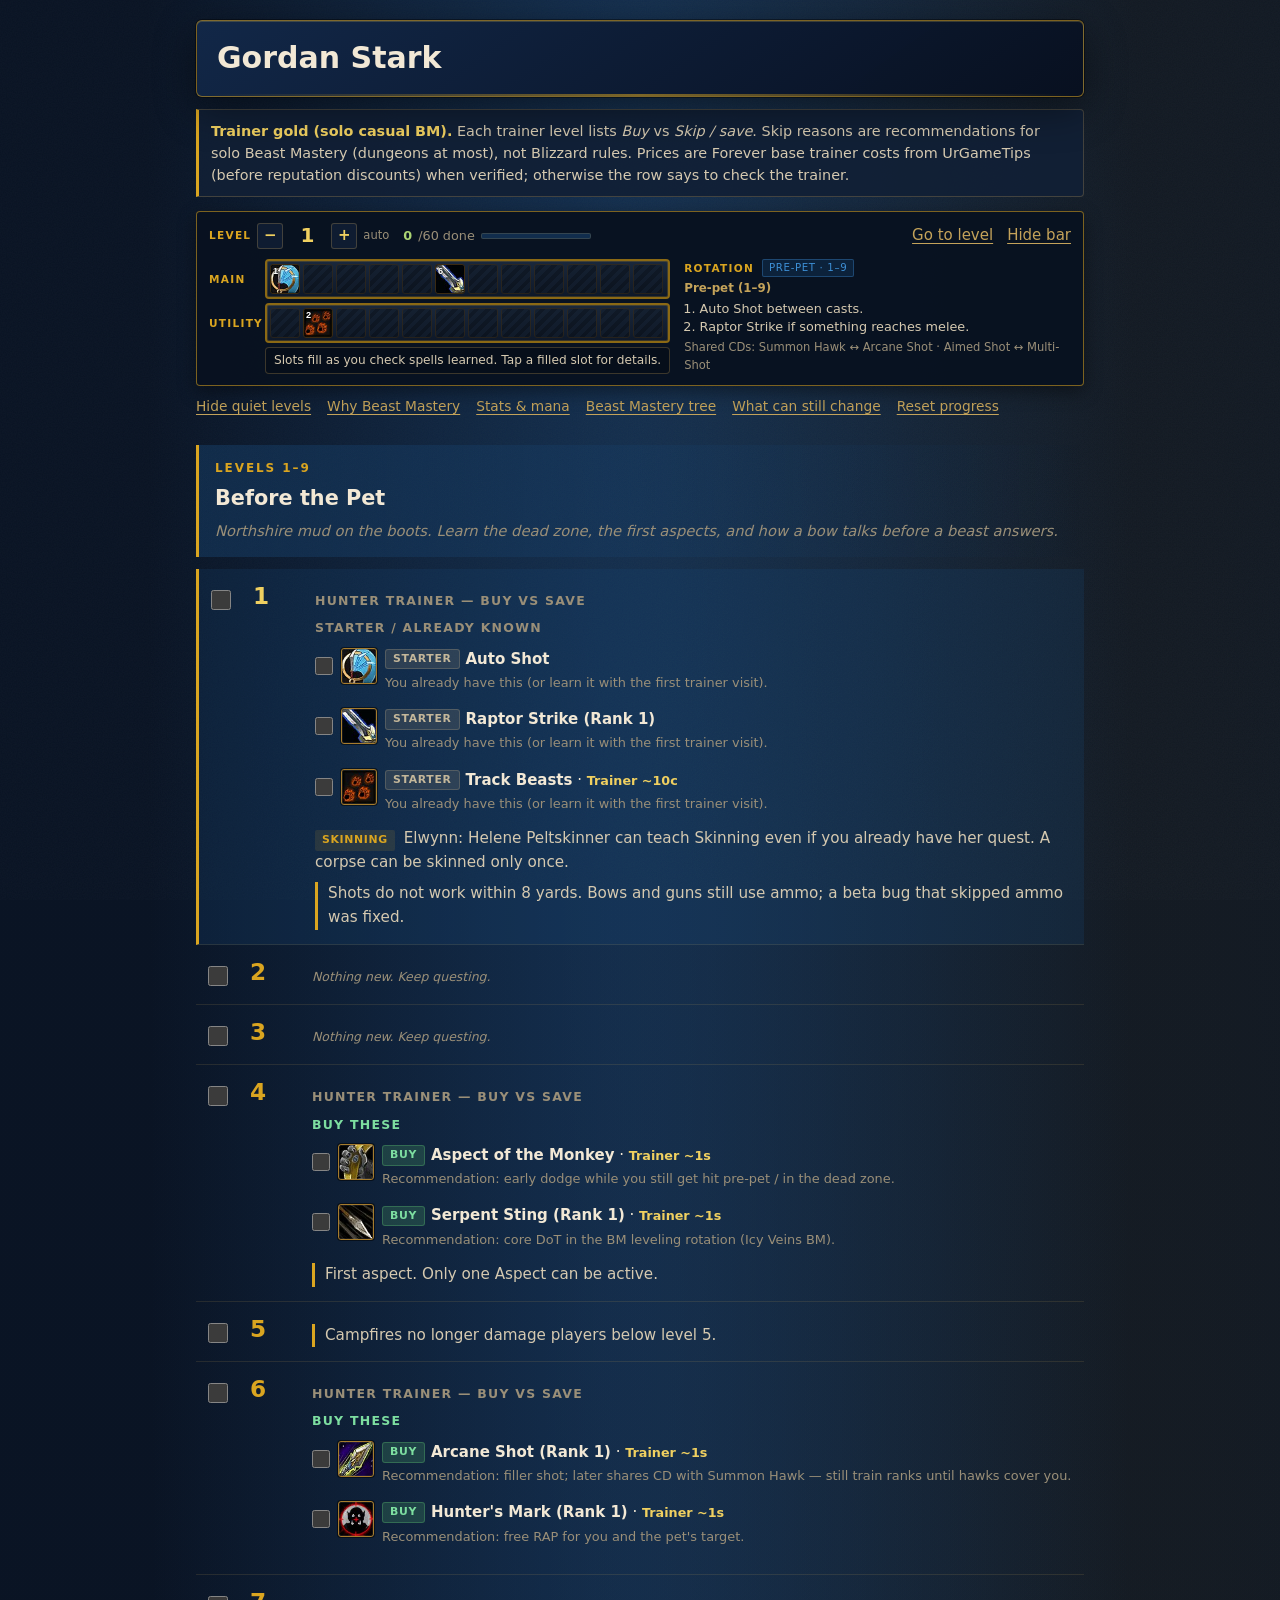
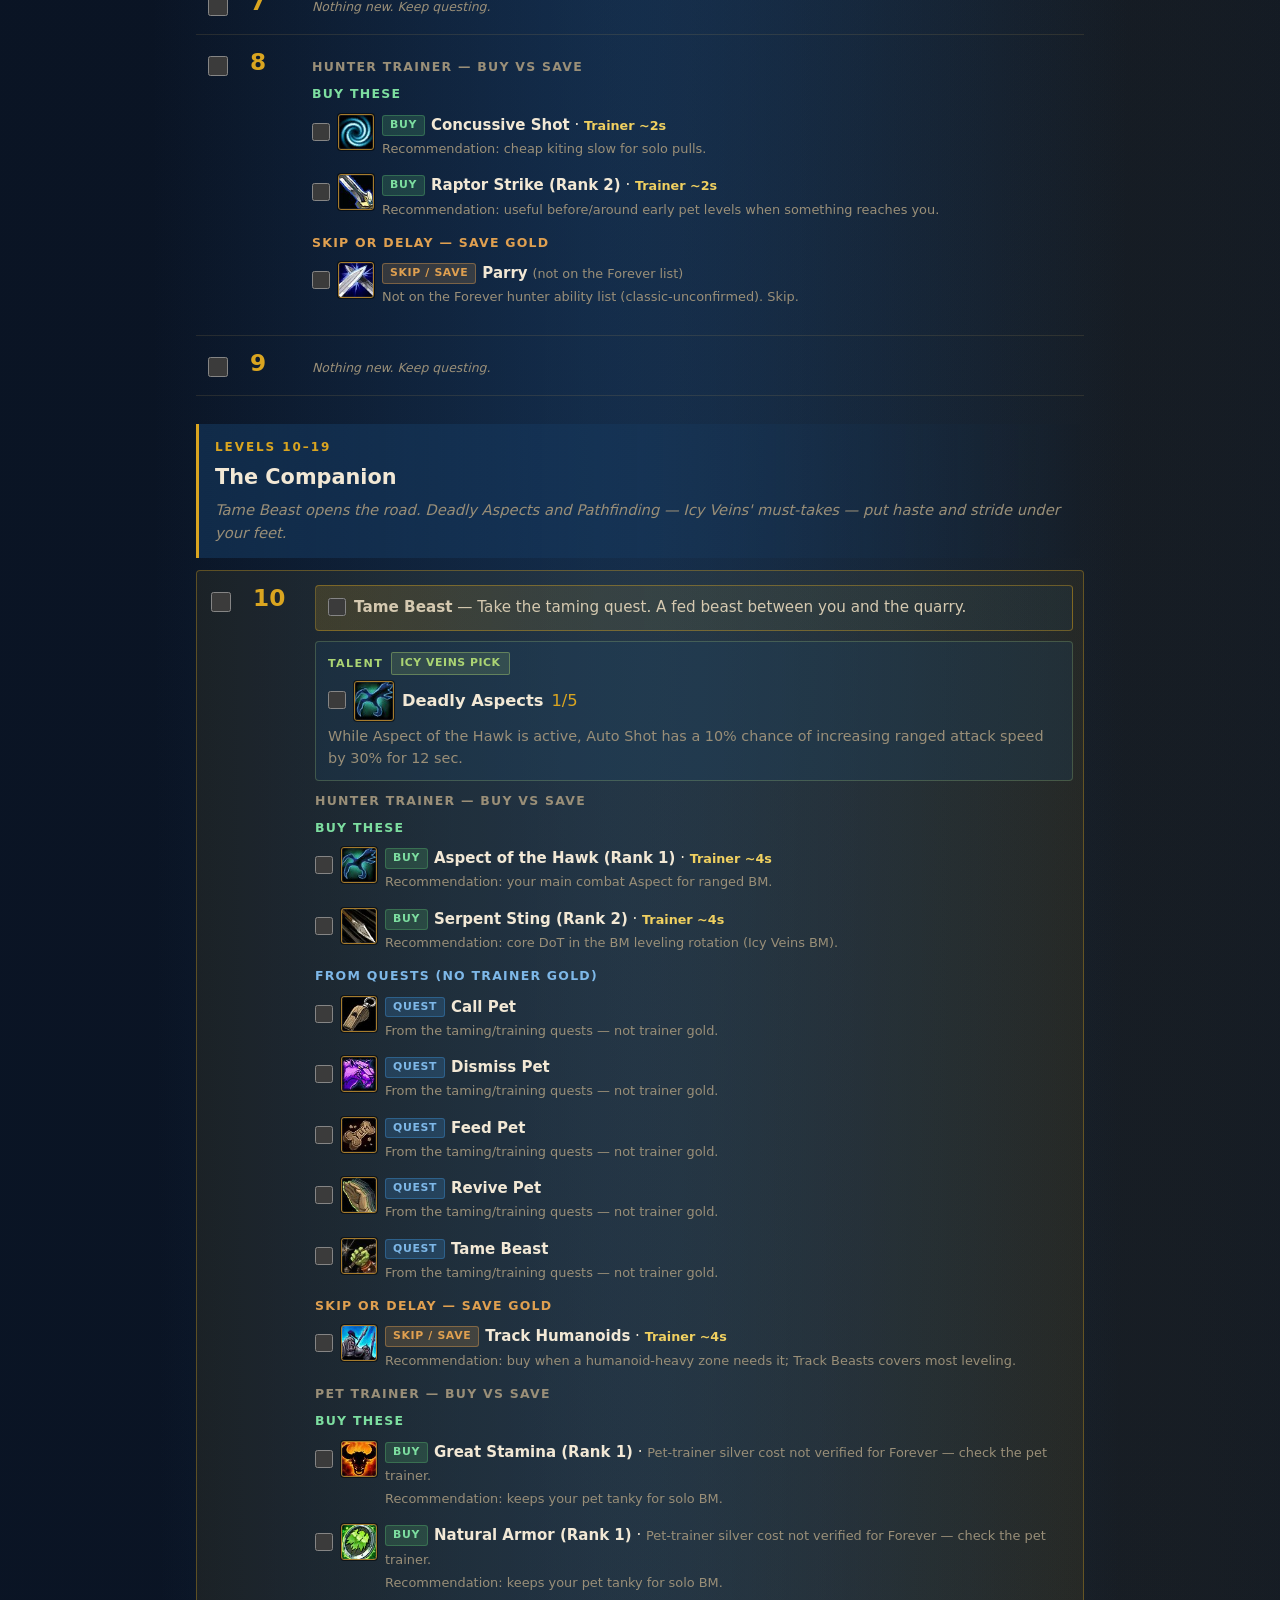
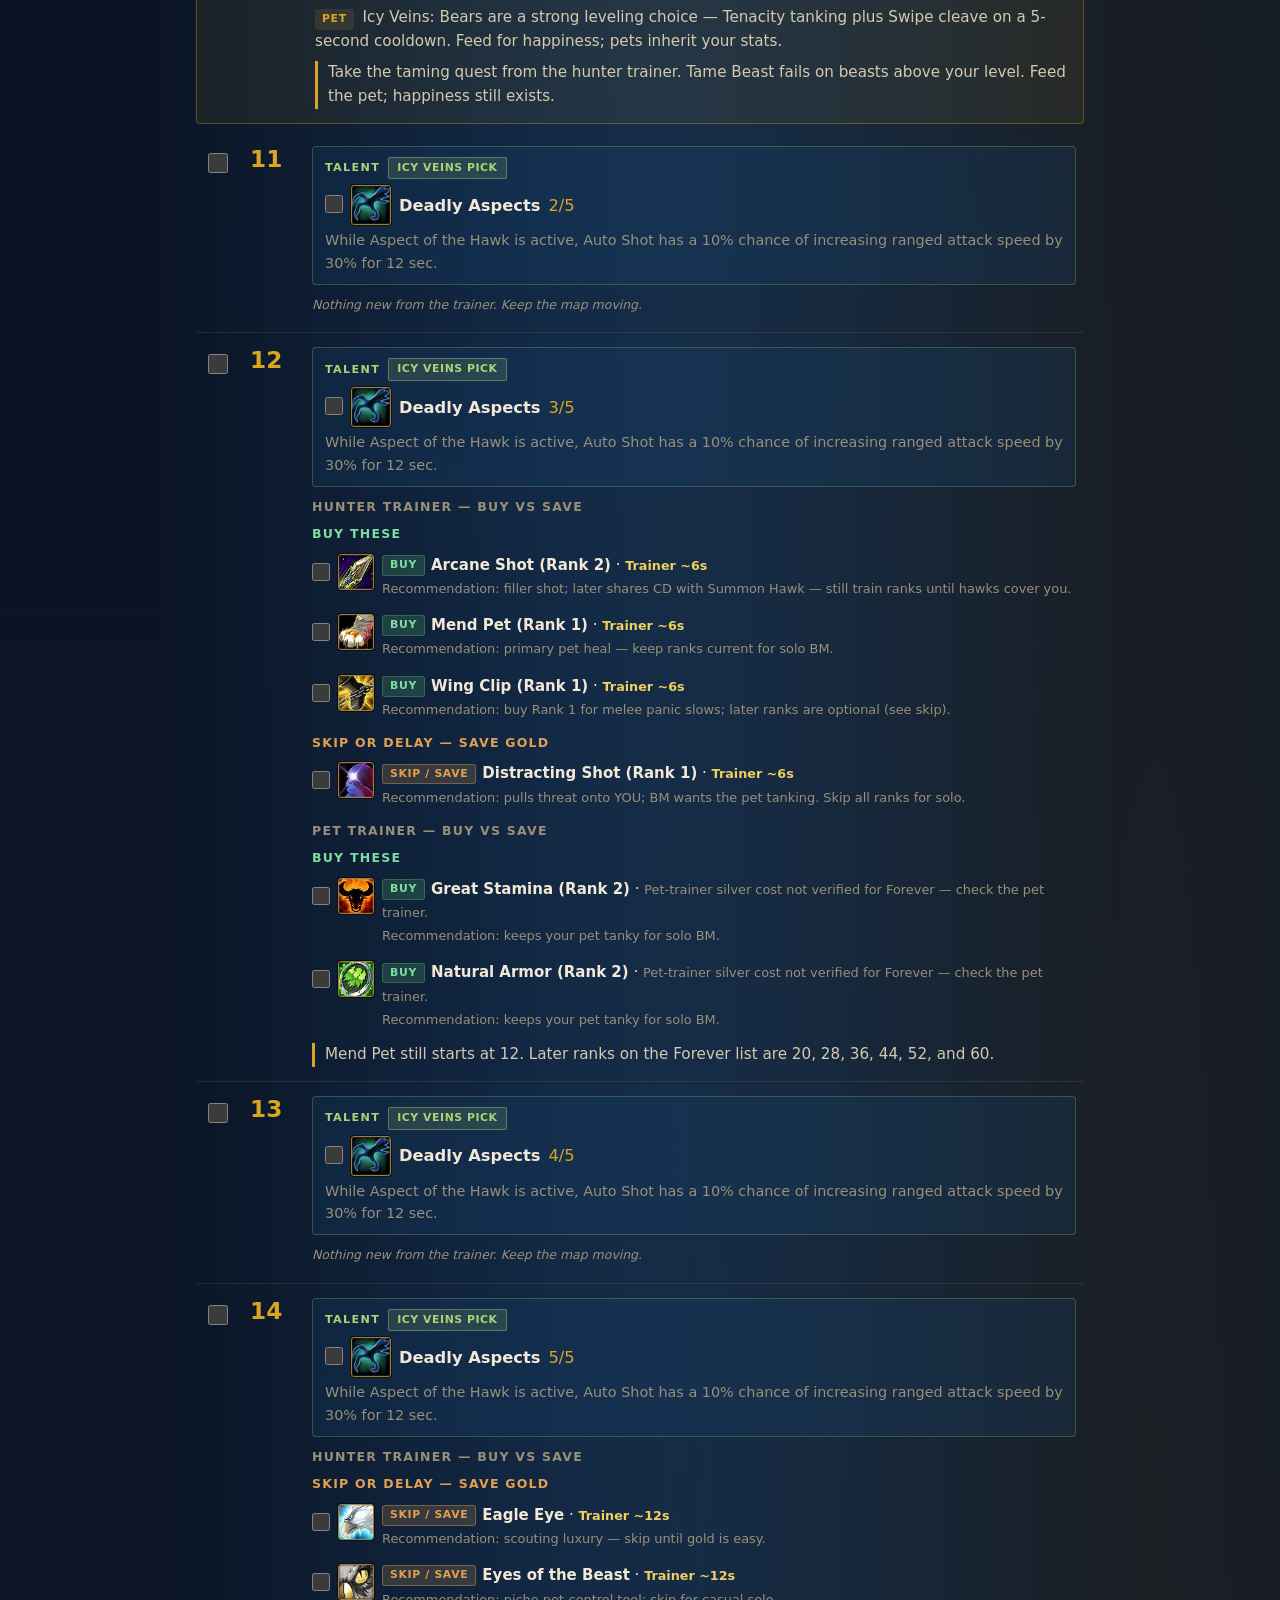
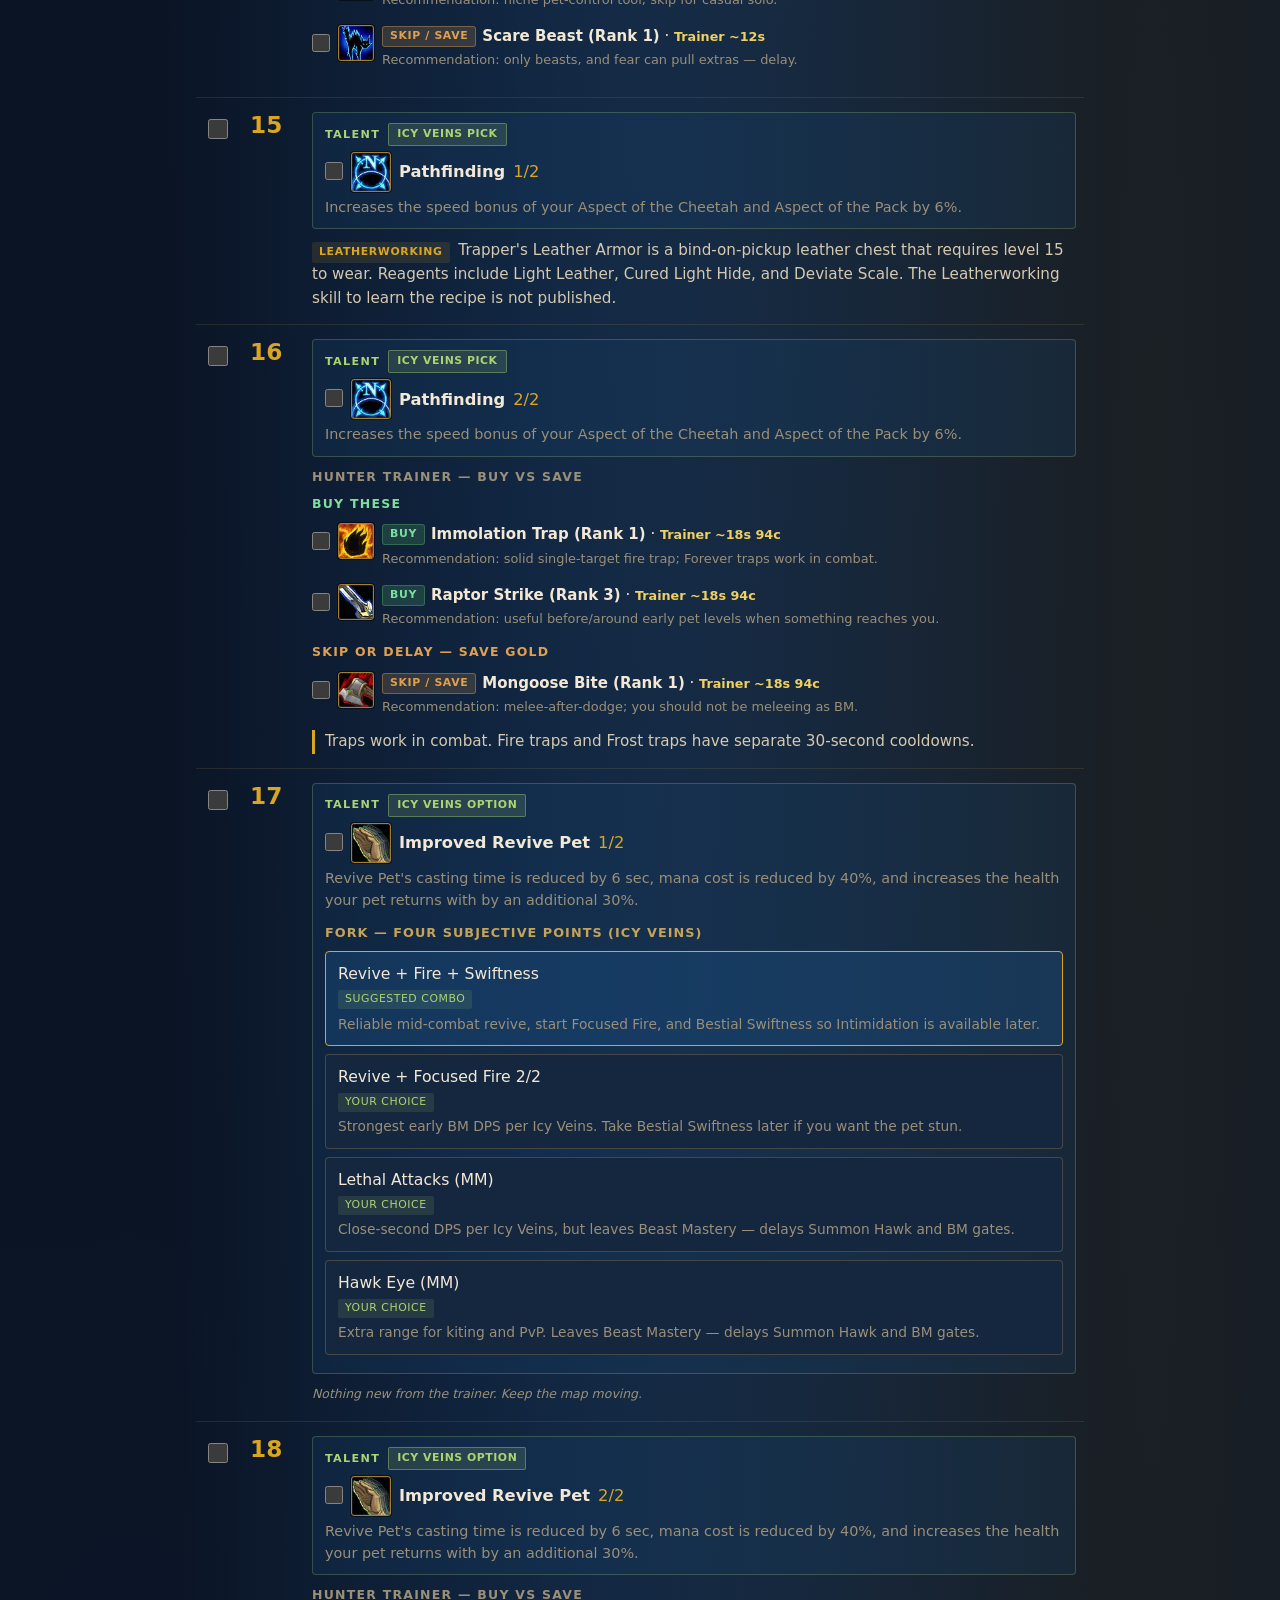
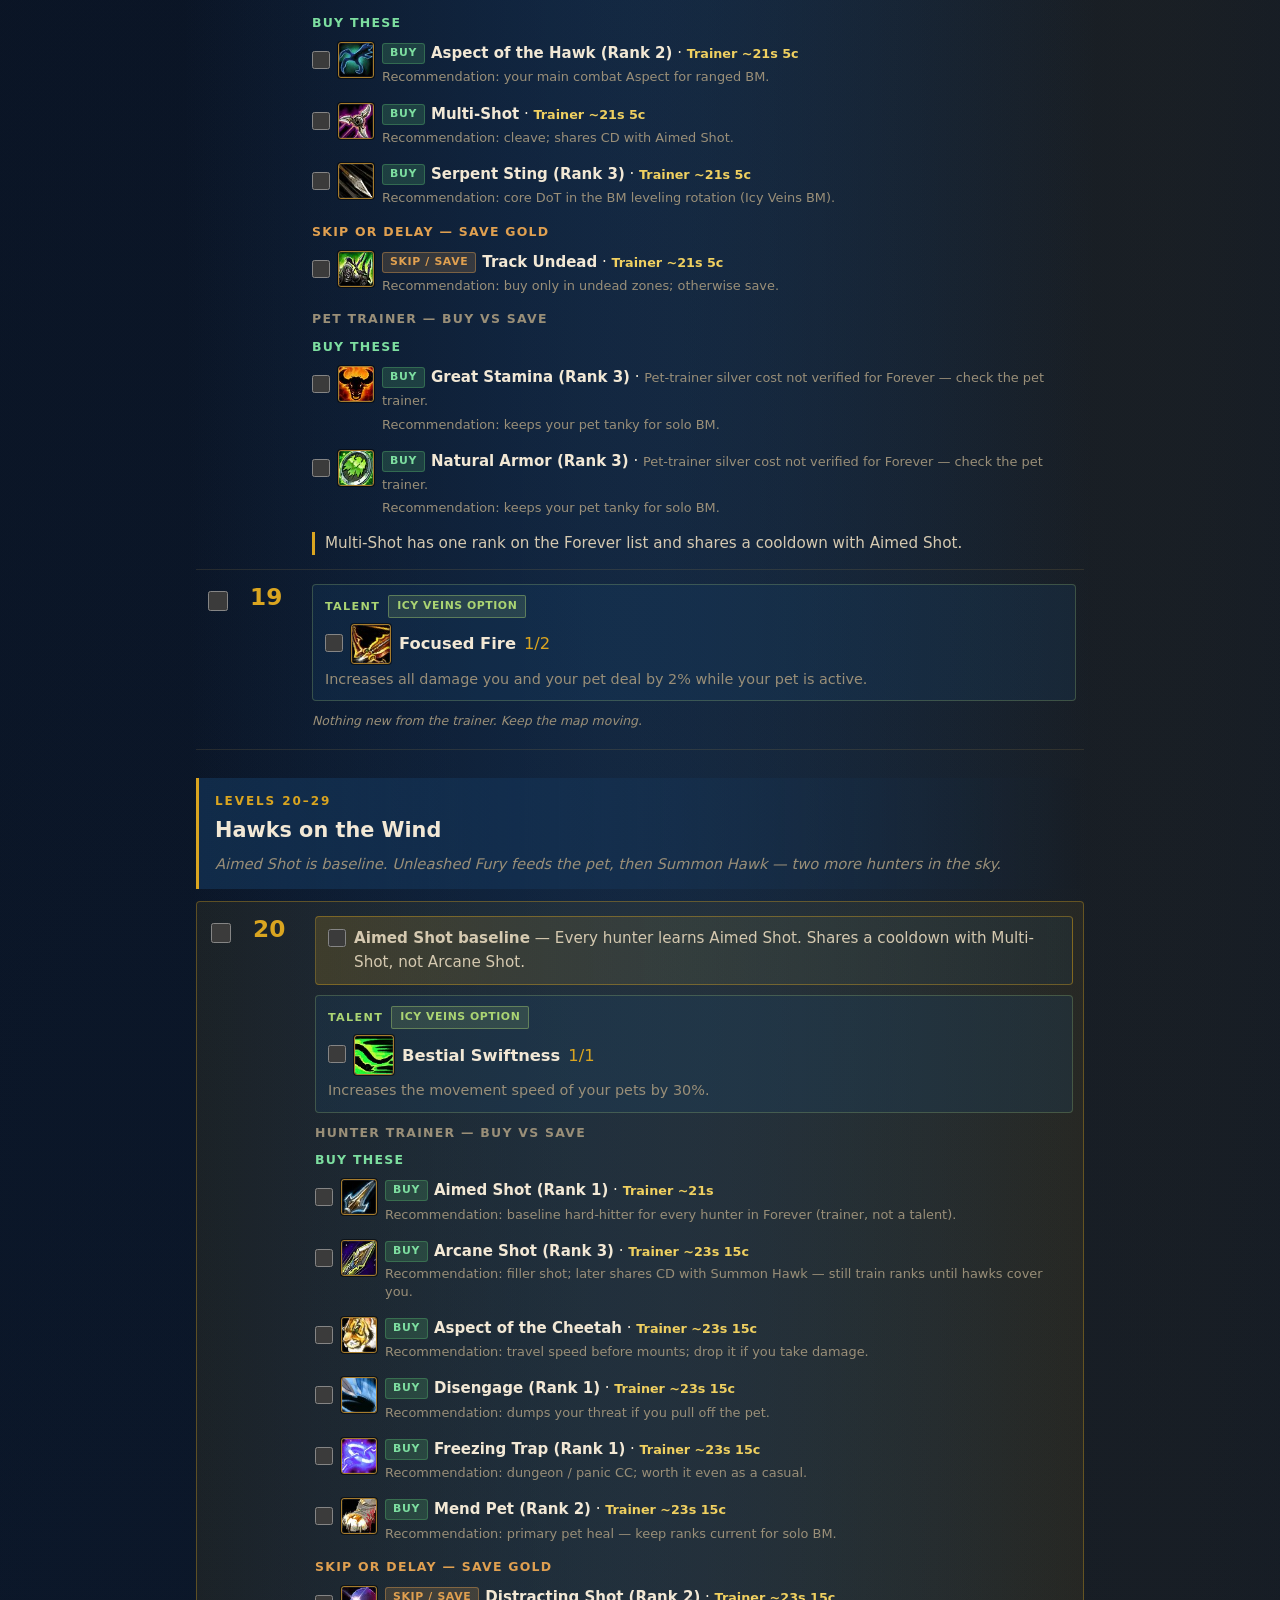
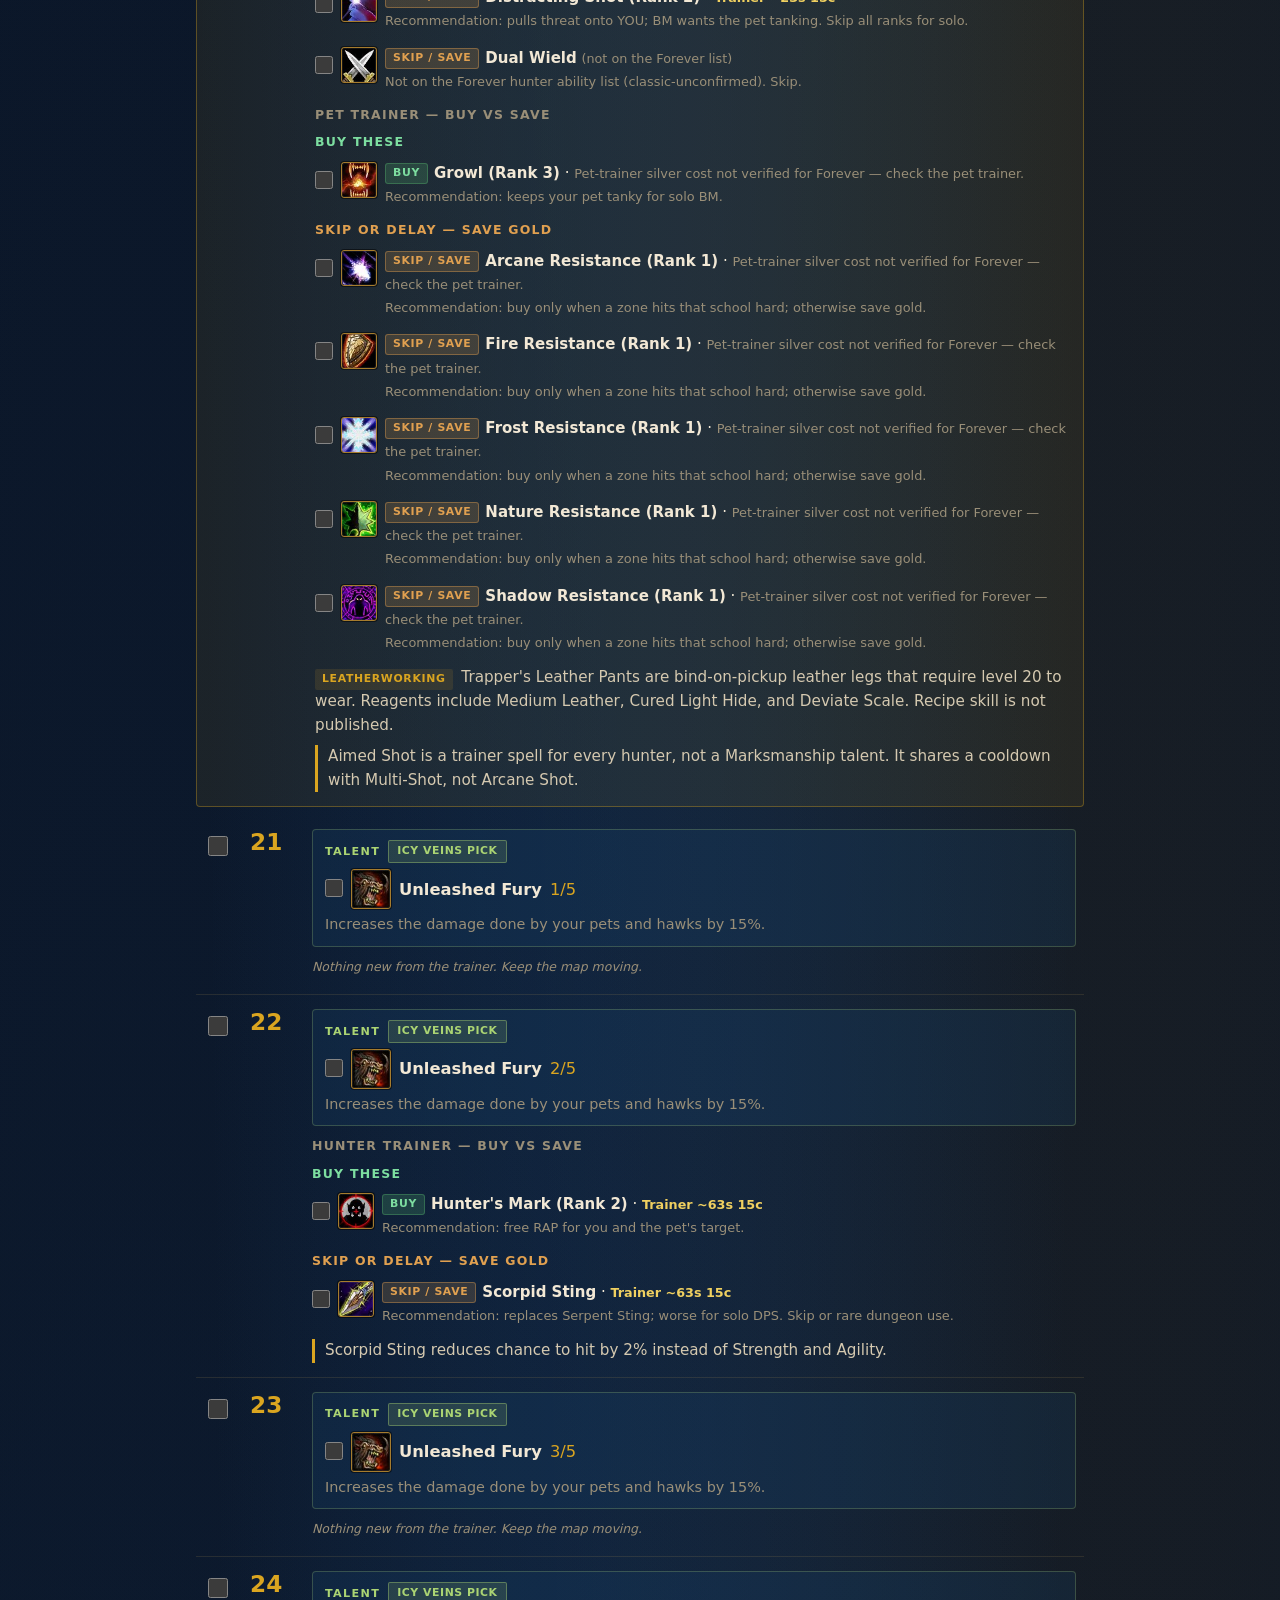
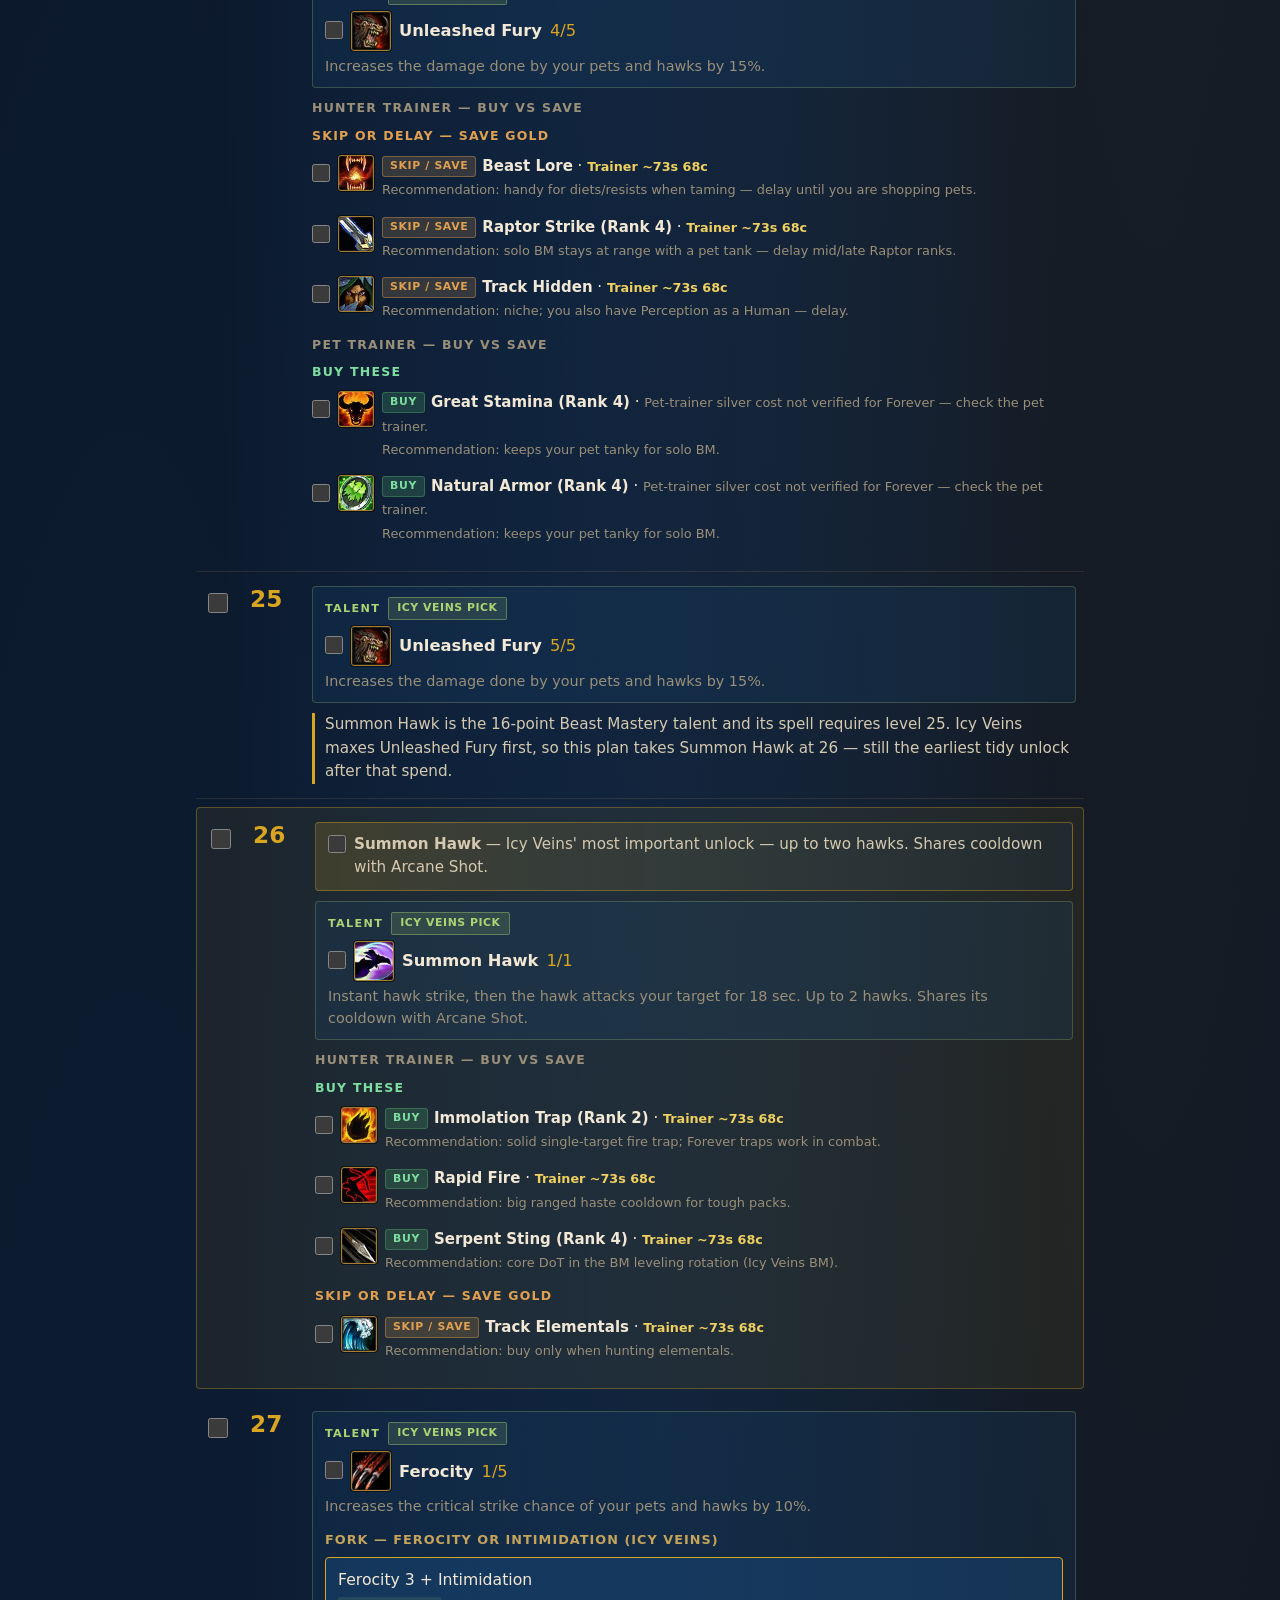
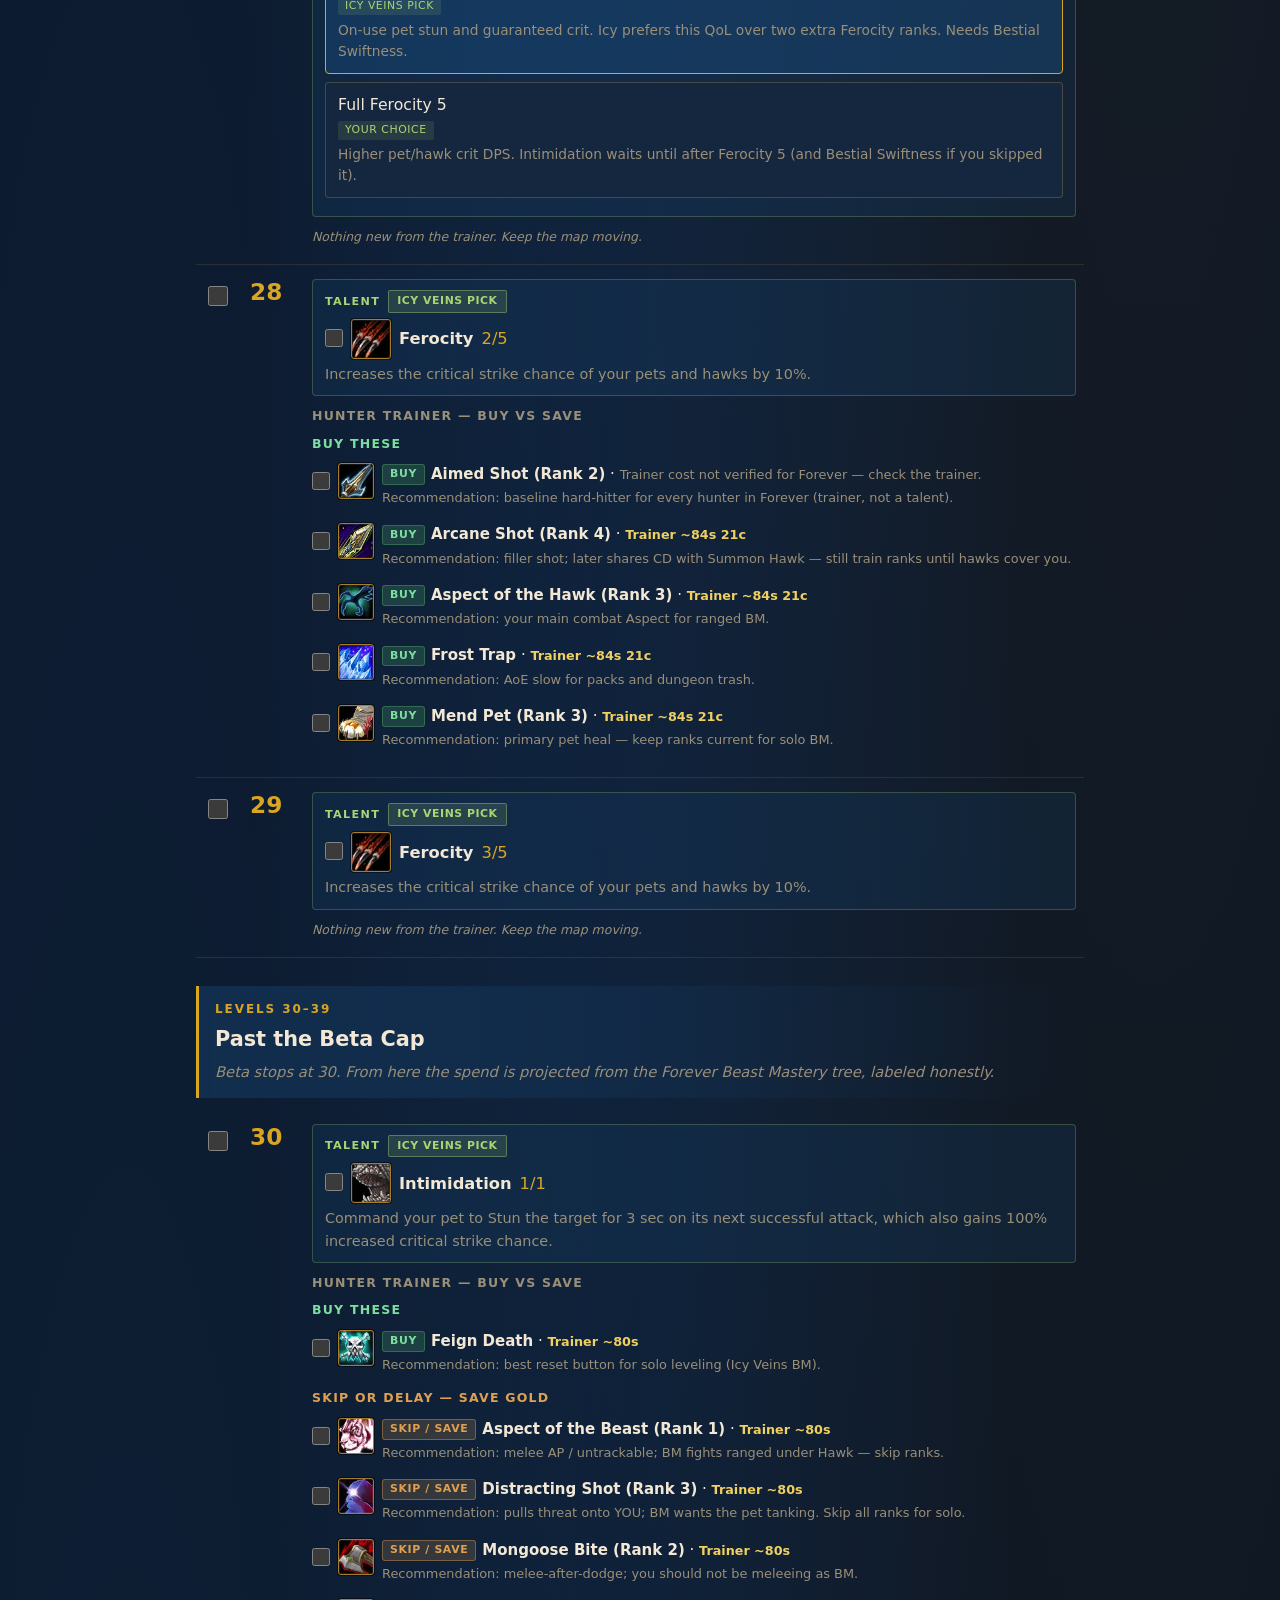
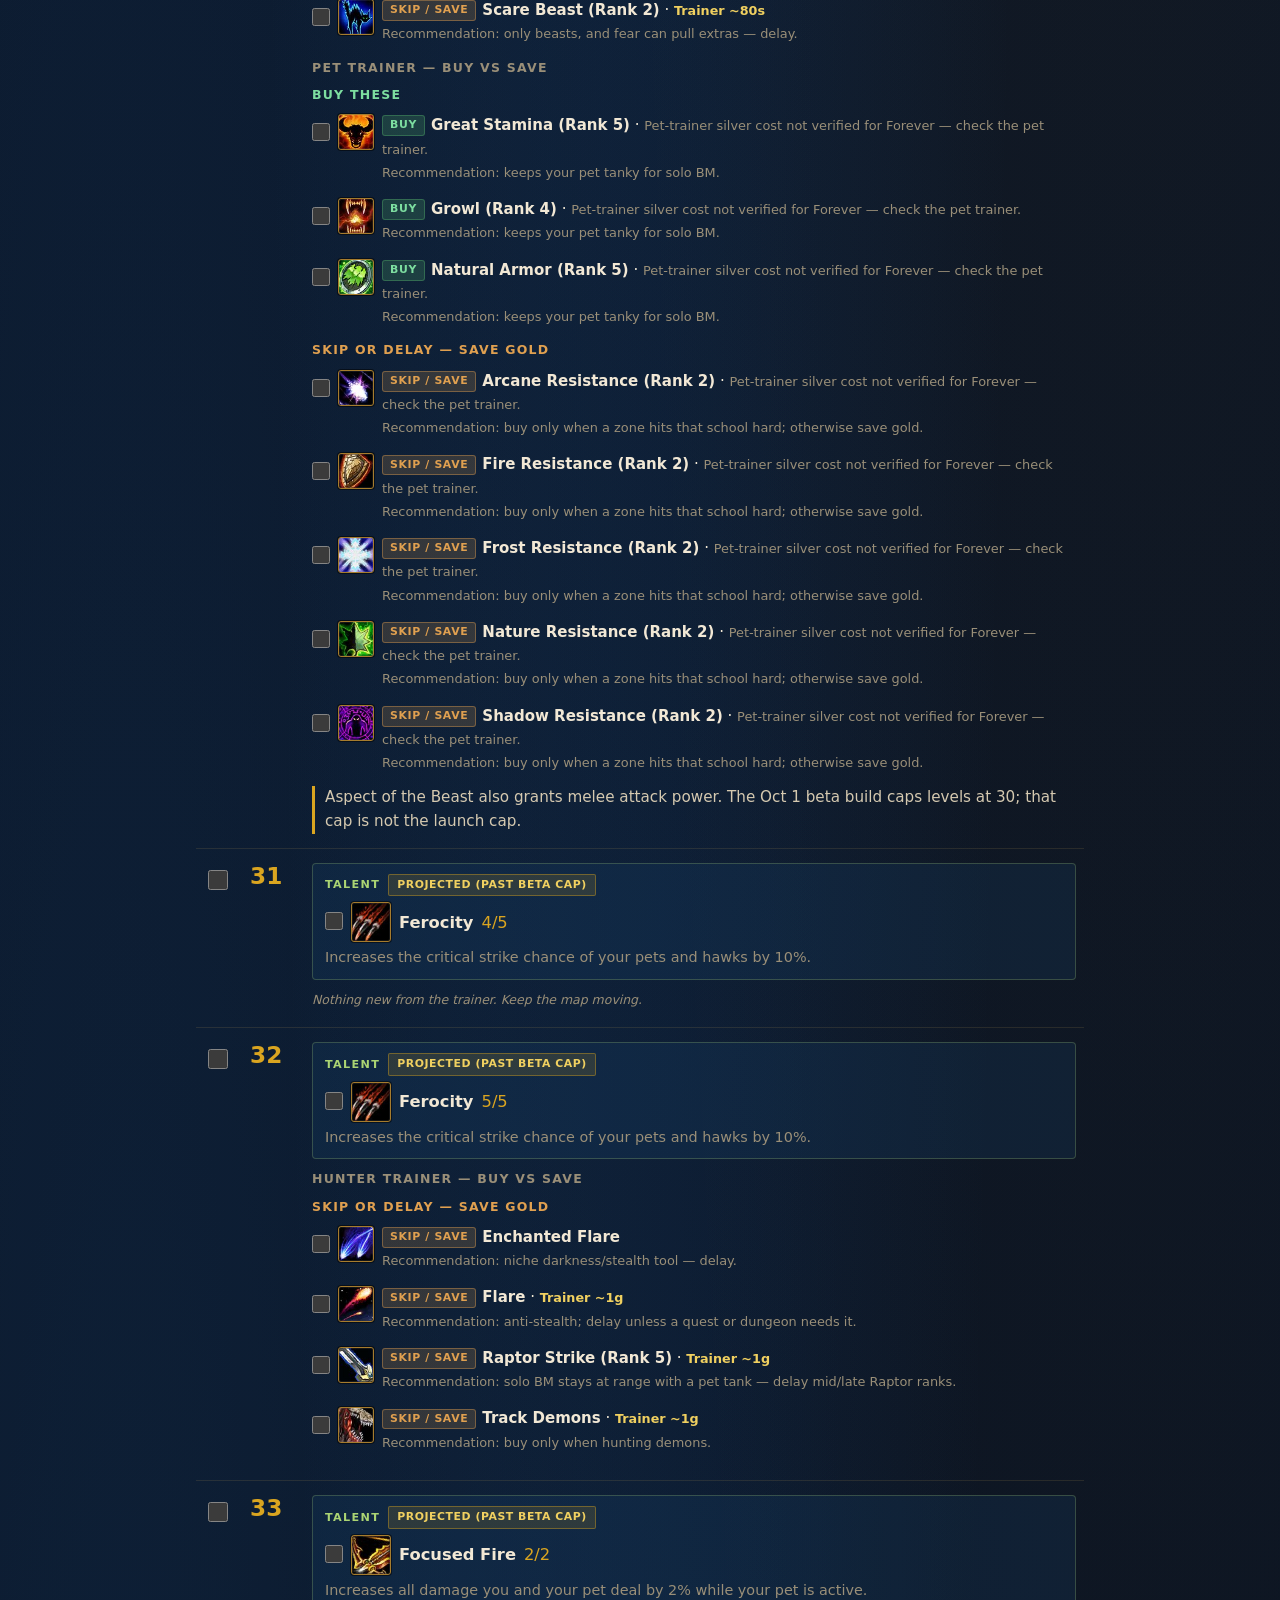
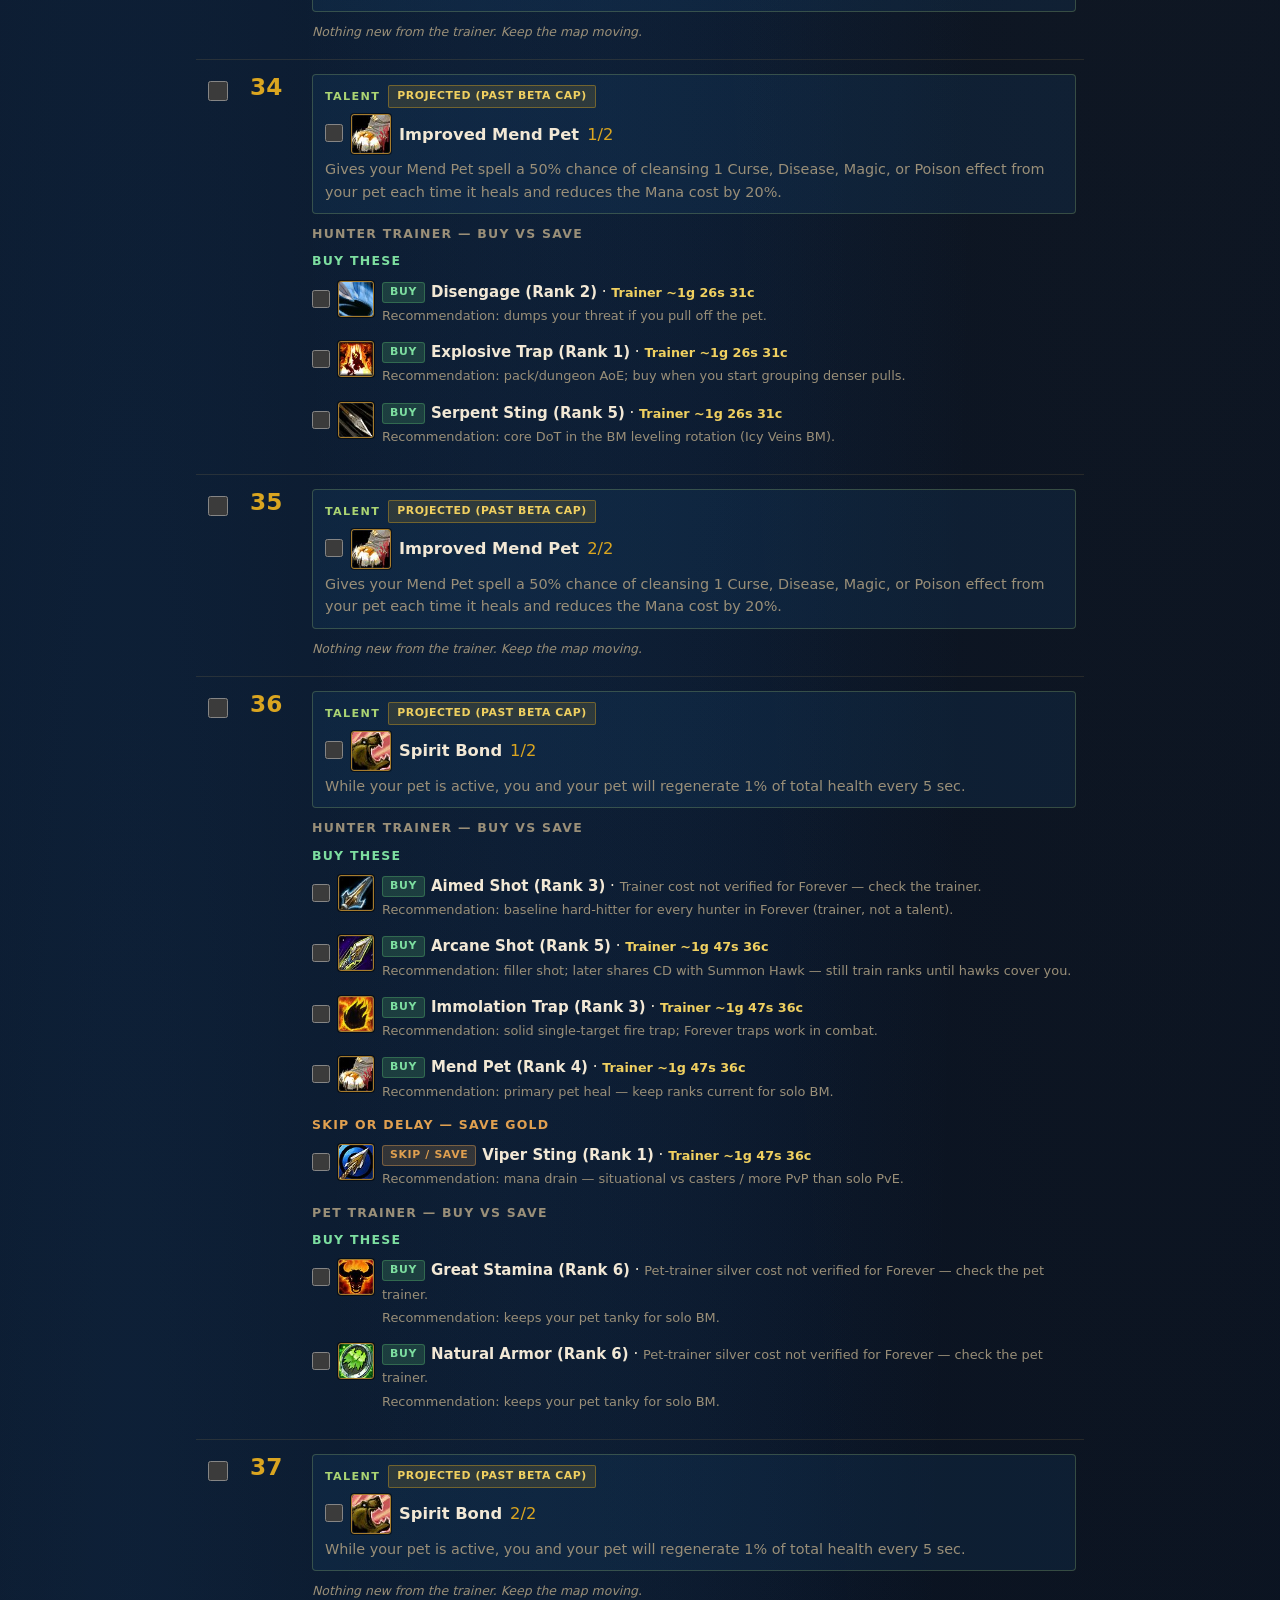
==== commit 04a793f9: "Trainer rows: buy vs skip/save for solo casual BM Per-level Buy and Skip lists with Forever trainer " ====
--- a/index.html
+++ b/index.html
@@ -565,6 +565,20 @@
 .callout.item-line .item-chk { margin-top: 2px; }
 .talent-name { display: inline-flex; align-items: center; gap: 8px; margin: 0; font-size: 1.02rem; color: var(--ink); }
 .spell-li .item-line { width: 100%; }
+.advice-badge { display:inline-block; font-size:0.68rem; letter-spacing:0.06em; text-transform:uppercase; font-weight:700; padding:1px 7px; border-radius:3px; margin-right:6px; vertical-align:middle; }
+.advice-badge.buy { background:rgba(78,160,100,0.25); color:#7ddea0; border:1px solid rgba(78,160,100,0.45); }
+.advice-badge.skip { background:rgba(224,160,80,0.18); color:#e0a050; border:1px solid rgba(224,160,80,0.4); }
+.advice-badge.quest { background:rgba(61,143,212,0.22); color:#7eb8e8; border:1px solid rgba(61,143,212,0.4); }
+.advice-badge.start { background:rgba(154,143,120,0.2); color:#c4b79a; border:1px solid rgba(154,143,120,0.35); }
+.spell-li .cost { color:var(--gold-bright); font-size:0.85em; font-weight:600; }
+.spell-li .cost.muted, .spell-li .why { color:var(--muted); font-size:0.86em; font-weight:400; }
+.spell-li .why { display:inline-block; margin-top:2px; line-height:1.35; }
+.section-tag.buy-tag { color:#7ddea0; }
+.section-tag.skip-tag { color:#e0a050; }
+.section-tag.quest-tag { color:#7eb8e8; }
+.train-legend { margin:10px 0 14px; padding:10px 12px; border:1px solid var(--line); border-left:3px solid var(--gold); border-radius:0 4px 4px 0; background:var(--card); color:var(--ink-soft); font-size:0.9rem; }
+.train-legend strong { color:var(--gold-bright); }
+
 .row-summary { display: none; }
 .row.done .row-summary {
   display: flex; align-items: center; gap: 10px; width: 100%;
@@ -607,9 +621,9 @@
 .ic15{background-image:url("[data-uri]")}
 .ic16{background-image:url("[data-uri]")}
 .ic17{background-image:url("[data-uri]")}
-.ic18{background-image:url("[data-uri]")}
-.ic19{background-image:url("[data-uri]")}
-.ic20{background-image:url("[data-uri]")}
+.ic18{background-image:url("[data-uri]")}
+.ic19{background-image:url("[data-uri]")}
+.ic20{background-image:url("[data-uri]")}
 .ic21{background-image:url("[data-uri]")}
 .ic22{background-image:url("[data-uri]")}
 .ic23{background-image:url("[data-uri]")}
@@ -625,10 +639,10 @@
 .ic33{background-image:url("[data-uri]")}
 .ic34{background-image:url("[data-uri]")}
 .ic35{background-image:url("[data-uri]")}
-.ic36{background-image:url("[data-uri]")}
-.ic37{background-image:url("[data-uri]")}
-.ic38{background-image:url("[data-uri]")}
-.ic39{background-image:url("[data-uri]")}
+.ic36{background-image:url("[data-uri]")}
+.ic37{background-image:url("[data-uri]")}
+.ic38{background-image:url("[data-uri]")}
+.ic39{background-image:url("[data-uri]")}
 .ic40{background-image:url("[data-uri]")}
 .ic41{background-image:url("[data-uri]")}
 .ic42{background-image:url("[data-uri]")}
@@ -640,8 +654,8 @@
 .ic48{background-image:url("[data-uri]")}
 .ic49{background-image:url("[data-uri]")}
 .ic50{background-image:url("[data-uri]")}
-.ic51{background-image:url("[data-uri]")}
-.ic52{background-image:url("[data-uri]")}
+.ic51{background-image:url("[data-uri]")}
+.ic52{background-image:url("[data-uri]")}
 .ic53{background-image:url("[data-uri]")}
 .ic54{background-image:url("[data-uri]")}
 .ic55{background-image:url("[data-uri]")}
@@ -674,6 +688,7 @@
 <div class="wrap">
 <header class="site-header name-only" style="display:block;padding:14px 20px;margin-bottom:12px;text-align:left"><h1 style="margin:0">Gordan Stark</h1></header>
 
+<div class="train-legend" id="trainLegend"><strong>Trainer gold (solo casual BM).</strong> Each trainer level lists <em>Buy</em> vs <em>Skip / save</em>. Skip reasons are recommendations for solo Beast Mastery (dungeons at most), not Blizzard rules. Prices are Forever base trainer costs from UrGameTips (before reputation discounts) when verified; otherwise the row says to check the trainer.</div>
 <div class="play-panel" id="playPanel">
   <div class="play-top">
     <div class="lvl-compact">
@@ -757,7 +772,7 @@
 <section class="panel" id="caveat" hidden>
   <h2>What can still change</h2>
   <ul class="caveat-list">
-    <li>Class abilities and talents can still change through the beta. The deep dive says so.</li><li>Early drafts used the Oct 1, 2026 beta level-30 cap. Launch is live; rows from 31–60 were filled from Forever database / projected BM spends and should be rechecked in-game.</li><li>No full Beast Mastery point path is published. The talent field on every level is blank on purpose.</li><li>Parry at 8, Dual Wield at 20, and Mail at 40 are Classic trainer skills. They are missing from the Forever hunter ability list, so they stay classic-unconfirmed.</li><li>Growl ranks 1 and 2 are not on the Forever ability list. Ranks 3 through 7 are, at 20, 30, 40, 50, and 60. Do not assume rank 1 is learned at pet level 1.</li><li>Bite, Claw, Dash, and Dive ranks are learned from beasts, not bought as a level-up spell. Their Classic pet levels are not restated as Forever ranks here.</li><li>Family abilities such as Swipe, Mine!, and Dust Cloud appear on Wowhead at required level 1. That is the spell&#x27;s floor, not a hunter level-1 training visit. Use the deep dive for what each family does, not a level.</li><li>Aspect of the Hawk rank 6 (level 58) lists 55 ranged attack power after rank 5 listed 90. Hunter&#x27;s Mark rank 4 lists 71 after rank 3 listed 98. Reported as the tooltips read. They may be bad data.</li><li>Leatherworking recipe skill ranks for the Trapper pieces are not on the spell pages. Only the wear level and reagents are.</li><li>Skinning leather types by character level (ruined, light, medium, and so on) are not taken from a Forever source, so they are omitted.</li><li>Human Hunter starts in Northshire Valley, Elwynn Forest (ForeverDB Human Hunter guide, updated 2026-11-08; trainers seen in Forever: Tordrin Sternblade in Northshire, Josephine Carson in Goldshire, Einris Brightspear in Stormwind). Skinning in Elwynn: Helene Peltskinner (beta notes / prior Forever skinning note). This guide is for the Normal ruleset (PvE), not Roleplaying.</li><li>Season of Discovery spells that share the hunter filter (Chimera Shot, Kill Command, Carve, rune engravings, Aspect of the Viper, Aspect of the Falcon) are excluded. They are not in the hunter deep dive.</li><li>Summon Hawk, Sniper Shot, Trueshot Aura, and Counterattack have trainable ranks but are talents, not spells every hunter learns. They are not in the level spell lists. Counterattack is Survival. Sniper Shot and Trueshot Aura are Marksmanship.</li><li>Respec cost of 1 silver is a temporary beta rule, not a launch rule.</li><li>Forever launched November 4, 2026. Early rows still cite beta-era ability lists; cross-check Icy Veins Forever BM (Nov 4, 2026) and ForeverDB when a tooltip disagrees.</li>
+    <li>Buy vs skip tags are a recommendation for solo casual Beast Mastery (Normal), not a Blizzard rule. Trainer prices cited from UrGameTips Forever spellbook are base prices before reputation discounts; Aimed Shot ranks 2+ omit price because the listed figure looked unreliable.</li><li>Class abilities and talents can still change through the beta. The deep dive says so.</li><li>Early drafts used the Oct 1, 2026 beta level-30 cap. Launch is live; rows from 31–60 were filled from Forever database / projected BM spends and should be rechecked in-game.</li><li>No full Beast Mastery point path is published. The talent field on every level is blank on purpose.</li><li>Parry at 8, Dual Wield at 20, and Mail at 40 are Classic trainer skills. They are missing from the Forever hunter ability list, so they stay classic-unconfirmed.</li><li>Growl ranks 1 and 2 are not on the Forever ability list. Ranks 3 through 7 are, at 20, 30, 40, 50, and 60. Do not assume rank 1 is learned at pet level 1.</li><li>Bite, Claw, Dash, and Dive ranks are learned from beasts, not bought as a level-up spell. Their Classic pet levels are not restated as Forever ranks here.</li><li>Family abilities such as Swipe, Mine!, and Dust Cloud appear on Wowhead at required level 1. That is the spell&#x27;s floor, not a hunter level-1 training visit. Use the deep dive for what each family does, not a level.</li><li>Aspect of the Hawk rank 6 (level 58) lists 55 ranged attack power after rank 5 listed 90. Hunter&#x27;s Mark rank 4 lists 71 after rank 3 listed 98. Reported as the tooltips read. They may be bad data.</li><li>Leatherworking recipe skill ranks for the Trapper pieces are not on the spell pages. Only the wear level and reagents are.</li><li>Skinning leather types by character level (ruined, light, medium, and so on) are not taken from a Forever source, so they are omitted.</li><li>Human Hunter starts in Northshire Valley, Elwynn Forest (ForeverDB Human Hunter guide, updated 2026-11-08; trainers seen in Forever: Tordrin Sternblade in Northshire, Josephine Carson in Goldshire, Einris Brightspear in Stormwind). Skinning in Elwynn: Helene Peltskinner (beta notes / prior Forever skinning note). This guide is for the Normal ruleset (PvE), not Roleplaying.</li><li>Season of Discovery spells that share the hunter filter (Chimera Shot, Kill Command, Carve, rune engravings, Aspect of the Viper, Aspect of the Falcon) are excluded. They are not in the hunter deep dive.</li><li>Summon Hawk, Sniper Shot, Trueshot Aura, and Counterattack have trainable ranks but are talents, not spells every hunter learns. They are not in the level spell lists. Counterattack is Survival. Sniper Shot and Trueshot Aura are Marksmanship.</li><li>Respec cost of 1 silver is a temporary beta rule, not a launch rule.</li><li>Forever launched November 4, 2026. Early rows still cite beta-era ability lists; cross-check Icy Veins Forever BM (Nov 4, 2026) and ForeverDB when a tooltip disagrees.</li>
     <li>Icy Veins BM leveling coverage stops at the beta level-30 cap. Rows 31–60 on this page are a projected spend using real Forever BM (and late Survival) talents — not an Icy Veins list.</li>
   </ul>
 </section>
@@ -770,8 +785,9 @@
 <div class="row-body">
 <button type="button" class="row-summary" data-level="1" aria-expanded="false"><span class="sum-check" aria-hidden="true">✓</span><span class="sum-lv">Level 1</span><span class="sum-talent">Auto Shot, Raptor Strike, Track Beasts</span><span class="sum-toggle"><span class="sum-show">Show</span><span class="sum-hide">Hide</span></span></button>
 <div class="row-content">
-<p class="section-tag">Visit the hunter trainer</p>
-<ul class="spells"><li class="spell-li"><label class="item-line"><input type="checkbox" class="item-chk" data-level="1" data-item="spell-1-Auto Shot" aria-label="Auto Shot"><span class="ico spell-icon ic0" aria-hidden="true"></span> <span class="spell-text"><strong>Auto Shot</strong>. Automatically shoots the target until cancelled.</span></label></li><li class="spell-li"><label class="item-line"><input type="checkbox" class="item-chk" data-level="1" data-item="spell-1-Raptor Strike" aria-label="Raptor Strike (Rank 1)"><span class="ico spell-icon ic1" aria-hidden="true"></span> <span class="spell-text"><strong>Raptor Strike (Rank 1)</strong>. A strong attack that deals melee weapon damage plus 5.</span></label></li><li class="spell-li"><label class="item-line"><input type="checkbox" class="item-chk" data-level="1" data-item="spell-1-Track Beasts" aria-label="Track Beasts"><span class="ico spell-icon ic2" aria-hidden="true"></span> <span class="spell-text"><strong>Track Beasts</strong>. Shows the location of all nearby beasts on the minimap.</span></label></li></ul>
+<p class="section-tag">Hunter trainer — buy vs save</p>
+<p class="section-tag start-tag">Starter / already known</p>
+<ul class="spells"><li class="spell-li advice-start"><label class="item-line"><input type="checkbox" class="item-chk" data-level="1" data-item="spell-1-Auto Shot" aria-label="Auto Shot"><span class="ico spell-icon ic0" aria-hidden="true"></span> <span class="spell-text"><span class="advice-badge start">Starter</span><strong>Auto Shot</strong><br><span class="why">You already have this (or learn it with the first trainer visit).</span></span></label></li><li class="spell-li advice-start"><label class="item-line"><input type="checkbox" class="item-chk" data-level="1" data-item="spell-1-Raptor Strike" aria-label="Raptor Strike (Rank 1)"><span class="ico spell-icon ic1" aria-hidden="true"></span> <span class="spell-text"><span class="advice-badge start">Starter</span><strong>Raptor Strike (Rank 1)</strong><br><span class="why">You already have this (or learn it with the first trainer visit).</span></span></label></li><li class="spell-li advice-start"><label class="item-line"><input type="checkbox" class="item-chk" data-level="1" data-item="spell-1-Track Beasts" aria-label="Track Beasts"><span class="ico spell-icon ic2" aria-hidden="true"></span> <span class="spell-text"><span class="advice-badge start">Starter</span><strong>Track Beasts</strong> · <span class="cost">Trainer ~10c</span><br><span class="why">You already have this (or learn it with the first trainer visit).</span></span></label></li></ul>
 <p class="prof"><span class="prof-badge">Skinning</span> Elwynn: Helene Peltskinner can teach Skinning even if you already have her quest. A corpse can be skinned only once.</p>
 <p class="watch">Shots do not work within 8 yards. Bows and guns still use ammo; a beta bug that skipped ammo was fixed.</p>
 </div></div></article>
@@ -797,8 +813,9 @@
 <div class="row-body">
 <button type="button" class="row-summary" data-level="4" aria-expanded="false"><span class="sum-check" aria-hidden="true">✓</span><span class="sum-lv">Level 4</span><span class="sum-talent">Aspect of the Monkey, Serpent Sting</span><span class="sum-toggle"><span class="sum-show">Show</span><span class="sum-hide">Hide</span></span></button>
 <div class="row-content">
-<p class="section-tag">Visit the hunter trainer</p>
-<ul class="spells"><li class="spell-li"><label class="item-line"><input type="checkbox" class="item-chk" data-level="4" data-item="spell-4-Aspect of the Monkey" aria-label="Aspect of the Monkey"><span class="ico spell-icon ic3" aria-hidden="true"></span> <span class="spell-text"><strong>Aspect of the Monkey</strong>. The hunter takes on the aspects of a monkey, increasing chance to dodge by 8%.</span></label></li><li class="spell-li"><label class="item-line"><input type="checkbox" class="item-chk" data-level="4" data-item="spell-4-Serpent Sting" aria-label="Serpent Sting (Rank 1)"><span class="ico spell-icon ic4" aria-hidden="true"></span> <span class="spell-text"><strong>Serpent Sting (Rank 1)</strong>. Stings the target, causing 10 Nature damage over 15 sec.</span></label></li></ul>
+<p class="section-tag">Hunter trainer — buy vs save</p>
+<p class="section-tag buy-tag">Buy these</p>
+<ul class="spells"><li class="spell-li advice-buy"><label class="item-line"><input type="checkbox" class="item-chk" data-level="4" data-item="spell-4-Aspect of the Monkey" aria-label="Aspect of the Monkey"><span class="ico spell-icon ic3" aria-hidden="true"></span> <span class="spell-text"><span class="advice-badge buy">Buy</span><strong>Aspect of the Monkey</strong> · <span class="cost">Trainer ~1s</span><br><span class="why">Recommendation: early dodge while you still get hit pre-pet / in the dead zone.</span></span></label></li><li class="spell-li advice-buy"><label class="item-line"><input type="checkbox" class="item-chk" data-level="4" data-item="spell-4-Serpent Sting" aria-label="Serpent Sting (Rank 1)"><span class="ico spell-icon ic4" aria-hidden="true"></span> <span class="spell-text"><span class="advice-badge buy">Buy</span><strong>Serpent Sting (Rank 1)</strong> · <span class="cost">Trainer ~1s</span><br><span class="why">Recommendation: core DoT in the BM leveling rotation (Icy Veins BM).</span></span></label></li></ul>
 <p class="watch">First aspect. Only one Aspect can be active.</p>
 </div></div></article>
 <article class="row" data-level="5" id="lv-5">
@@ -815,8 +832,9 @@
 <div class="row-body">
 <button type="button" class="row-summary" data-level="6" aria-expanded="false"><span class="sum-check" aria-hidden="true">✓</span><span class="sum-lv">Level 6</span><span class="sum-talent">Arcane Shot, Hunter&#x27;s Mark</span><span class="sum-toggle"><span class="sum-show">Show</span><span class="sum-hide">Hide</span></span></button>
 <div class="row-content">
-<p class="section-tag">Visit the hunter trainer</p>
-<ul class="spells"><li class="spell-li"><label class="item-line"><input type="checkbox" class="item-chk" data-level="6" data-item="spell-6-Arcane Shot" aria-label="Arcane Shot (Rank 1)"><span class="ico spell-icon ic5" aria-hidden="true"></span> <span class="spell-text"><strong>Arcane Shot (Rank 1)</strong>. An instant shot that causes 20 Arcane damage.</span></label></li><li class="spell-li"><label class="item-line"><input type="checkbox" class="item-chk" data-level="6" data-item="spell-6-Hunter&#x27;s Mark" aria-label="Hunter&#x27;s Mark (Rank 1)"><span class="ico spell-icon ic6" aria-hidden="true"></span> <span class="spell-text"><strong>Hunter&#x27;s Mark (Rank 1)</strong>. Places the Hunter&#x27;s Mark on the target, increasing the Ranged Attack Power of all attackers against that target by 26.</span></label></li></ul>
+<p class="section-tag">Hunter trainer — buy vs save</p>
+<p class="section-tag buy-tag">Buy these</p>
+<ul class="spells"><li class="spell-li advice-buy"><label class="item-line"><input type="checkbox" class="item-chk" data-level="6" data-item="spell-6-Arcane Shot" aria-label="Arcane Shot (Rank 1)"><span class="ico spell-icon ic5" aria-hidden="true"></span> <span class="spell-text"><span class="advice-badge buy">Buy</span><strong>Arcane Shot (Rank 1)</strong> · <span class="cost">Trainer ~1s</span><br><span class="why">Recommendation: filler shot; later shares CD with Summon Hawk — still train ranks until hawks cover you.</span></span></label></li><li class="spell-li advice-buy"><label class="item-line"><input type="checkbox" class="item-chk" data-level="6" data-item="spell-6-Hunter&#x27;s Mark" aria-label="Hunter&#x27;s Mark (Rank 1)"><span class="ico spell-icon ic6" aria-hidden="true"></span> <span class="spell-text"><span class="advice-badge buy">Buy</span><strong>Hunter&#x27;s Mark (Rank 1)</strong> · <span class="cost">Trainer ~1s</span><br><span class="why">Recommendation: free RAP for you and the pet&#x27;s target.</span></span></label></li></ul>
 </div></div></article>
 <article class="row" data-level="7" id="lv-7">
 <div class="row-check"><label class="chk"><input type="checkbox" class="done-chk" data-level="7" aria-label="Mark level 7 done"></label></div>
@@ -830,10 +848,13 @@
 <div class="row-check"><label class="chk"><input type="checkbox" class="done-chk" data-level="8" aria-label="Mark level 8 done"></label></div>
 <div class="row-lv"><span class="lv-num">8</span></div>
 <div class="row-body">
-<button type="button" class="row-summary" data-level="8" aria-expanded="false"><span class="sum-check" aria-hidden="true">✓</span><span class="sum-lv">Level 8</span><span class="sum-talent">Concussive Shot, Raptor Strike, Parry</span><span class="sum-toggle"><span class="sum-show">Show</span><span class="sum-hide">Hide</span></span></button>
-<div class="row-content">
-<p class="section-tag">Visit the hunter trainer</p>
-<ul class="spells"><li class="spell-li"><label class="item-line"><input type="checkbox" class="item-chk" data-level="8" data-item="spell-8-Concussive Shot" aria-label="Concussive Shot"><span class="ico spell-icon ic7" aria-hidden="true"></span> <span class="spell-text"><strong>Concussive Shot</strong>. Dazes the target, slowing movement speed by 50% for 4 sec.</span></label></li><li class="spell-li"><label class="item-line"><input type="checkbox" class="item-chk" data-level="8" data-item="spell-8-Raptor Strike" aria-label="Raptor Strike (Rank 2)"><span class="ico spell-icon ic1" aria-hidden="true"></span> <span class="spell-text"><strong>Raptor Strike (Rank 2)</strong>. A strong attack that deals melee weapon damage plus 11.</span></label></li><li class="spell-li"><label class="item-line"><input type="checkbox" class="item-chk" data-level="8" data-item="spell-8-Parry" aria-label="Parry"><span class="ico spell-icon ic8" aria-hidden="true"></span> <span class="spell-text"><strong>Parry</strong>. Lets you parry. Listed for Classic hunters at level 8. Not on the Forever hunter ability list, so this level is not confirmed. <span class="tag">(not on the Forever list)</span></span></label></li></ul>
+<button type="button" class="row-summary" data-level="8" aria-expanded="false"><span class="sum-check" aria-hidden="true">✓</span><span class="sum-lv">Level 8</span><span class="sum-talent">Concussive Shot, Raptor Strike · skip 1</span><span class="sum-toggle"><span class="sum-show">Show</span><span class="sum-hide">Hide</span></span></button>
+<div class="row-content">
+<p class="section-tag">Hunter trainer — buy vs save</p>
+<p class="section-tag buy-tag">Buy these</p>
+<ul class="spells"><li class="spell-li advice-buy"><label class="item-line"><input type="checkbox" class="item-chk" data-level="8" data-item="spell-8-Concussive Shot" aria-label="Concussive Shot"><span class="ico spell-icon ic7" aria-hidden="true"></span> <span class="spell-text"><span class="advice-badge buy">Buy</span><strong>Concussive Shot</strong> · <span class="cost">Trainer ~2s</span><br><span class="why">Recommendation: cheap kiting slow for solo pulls.</span></span></label></li><li class="spell-li advice-buy"><label class="item-line"><input type="checkbox" class="item-chk" data-level="8" data-item="spell-8-Raptor Strike" aria-label="Raptor Strike (Rank 2)"><span class="ico spell-icon ic1" aria-hidden="true"></span> <span class="spell-text"><span class="advice-badge buy">Buy</span><strong>Raptor Strike (Rank 2)</strong> · <span class="cost">Trainer ~2s</span><br><span class="why">Recommendation: useful before/around early pet levels when something reaches you.</span></span></label></li></ul>
+<p class="section-tag skip-tag">Skip or delay — save gold</p>
+<ul class="spells"><li class="spell-li advice-skip"><label class="item-line"><input type="checkbox" class="item-chk" data-level="8" data-item="spell-8-Parry" aria-label="Parry"><span class="ico spell-icon ic8" aria-hidden="true"></span> <span class="spell-text"><span class="advice-badge skip">Skip / save</span><strong>Parry</strong> <span class="tag">(not on the Forever list)</span><br><span class="why">Not on the Forever hunter ability list (classic-unconfirmed). Skip.</span></span></label></li></ul>
 </div></div></article>
 <article class="row" data-level="9" id="lv-9">
 <div class="row-check"><label class="chk"><input type="checkbox" class="done-chk" data-level="9" aria-label="Mark level 9 done"></label></div>
@@ -858,10 +879,16 @@
 <label class="item-line talent-line"><input type="checkbox" class="item-chk" data-level="10" data-item="talent-10" aria-label="Talent point level 10"><span class="talent-name" data-role="talent-name"><span class="ico talent-icon ic9" aria-hidden="true"></span><strong>Deadly Aspects</strong> <span class="rank">1/5</span></span></label>
 <p class="talent-effect" data-role="talent-effect">While Aspect of the Hawk is active, Auto Shot has a 10% chance of increasing ranged attack speed by 30% for 12 sec.</p>
 </div>
-<p class="section-tag">Visit the hunter trainer</p>
-<ul class="spells"><li class="spell-li"><label class="item-line"><input type="checkbox" class="item-chk" data-level="10" data-item="spell-10-Aspect of the Hawk" aria-label="Aspect of the Hawk (Rank 1)"><span class="ico spell-icon ic9" aria-hidden="true"></span> <span class="spell-text"><strong>Aspect of the Hawk (Rank 1)</strong>. The hunter takes on the aspects of a hawk, increasing Ranged Attack Power by 20.</span></label></li><li class="spell-li"><label class="item-line"><input type="checkbox" class="item-chk" data-level="10" data-item="spell-10-Call Pet" aria-label="Call Pet"><span class="ico spell-icon ic10" aria-hidden="true"></span> <span class="spell-text"><strong>Call Pet</strong>. Summons your pet to you.</span></label></li><li class="spell-li"><label class="item-line"><input type="checkbox" class="item-chk" data-level="10" data-item="spell-10-Dismiss Pet" aria-label="Dismiss Pet"><span class="ico spell-icon ic11" aria-hidden="true"></span> <span class="spell-text"><strong>Dismiss Pet</strong>. Dismiss your pet. Dismissing your pet will reduce its happiness by 50.</span></label></li><li class="spell-li"><label class="item-line"><input type="checkbox" class="item-chk" data-level="10" data-item="spell-10-Feed Pet" aria-label="Feed Pet"><span class="ico spell-icon ic12" aria-hidden="true"></span> <span class="spell-text"><strong>Feed Pet</strong>. Feed your pet the selected item. Feeding your pet increases happiness.</span></label></li><li class="spell-li"><label class="item-line"><input type="checkbox" class="item-chk" data-level="10" data-item="spell-10-Revive Pet" aria-label="Revive Pet"><span class="ico spell-icon ic13" aria-hidden="true"></span> <span class="spell-text"><strong>Revive Pet</strong>. Revive your pet, returning it to life with 15% of its health.</span></label></li><li class="spell-li"><label class="item-line"><input type="checkbox" class="item-chk" data-level="10" data-item="spell-10-Serpent Sting" aria-label="Serpent Sting (Rank 2)"><span class="ico spell-icon ic4" aria-hidden="true"></span> <span class="spell-text"><strong>Serpent Sting (Rank 2)</strong>. Stings the target, causing 30 Nature damage over 15 sec.</span></label></li><li class="spell-li"><label class="item-line"><input type="checkbox" class="item-chk" data-level="10" data-item="spell-10-Tame Beast" aria-label="Tame Beast"><span class="ico spell-icon ic14" aria-hidden="true"></span> <span class="spell-text"><strong>Tame Beast</strong>. Begins taming a beast to be your companion.</span></label></li><li class="spell-li"><label class="item-line"><input type="checkbox" class="item-chk" data-level="10" data-item="spell-10-Track Humanoids" aria-label="Track Humanoids"><span class="ico spell-icon ic15" aria-hidden="true"></span> <span class="spell-text"><strong>Track Humanoids</strong>. Shows the location of all nearby humanoids on the minimap.</span></label></li></ul>
-<p class="section-tag">Pet trainer</p>
-<ul class="spells"><li class="spell-li"><label class="item-line"><input type="checkbox" class="item-chk" data-level="10" data-item="pet-10-Great Stamina" aria-label="Great Stamina (Rank 1)"><span class="ico spell-icon ic16" aria-hidden="true"></span> <span class="spell-text"><strong>Great Stamina (Rank 1)</strong>. Stamina increased by 3. Pet trainer ability on the Forever list.</span></label></li><li class="spell-li"><label class="item-line"><input type="checkbox" class="item-chk" data-level="10" data-item="pet-10-Natural Armor" aria-label="Natural Armor (Rank 1)"><span class="ico spell-icon ic17" aria-hidden="true"></span> <span class="spell-text"><strong>Natural Armor (Rank 1)</strong>. Armor increased by 50. Pet trainer ability on the Forever list.</span></label></li></ul>
+<p class="section-tag">Hunter trainer — buy vs save</p>
+<p class="section-tag buy-tag">Buy these</p>
+<ul class="spells"><li class="spell-li advice-buy"><label class="item-line"><input type="checkbox" class="item-chk" data-level="10" data-item="spell-10-Aspect of the Hawk" aria-label="Aspect of the Hawk (Rank 1)"><span class="ico spell-icon ic9" aria-hidden="true"></span> <span class="spell-text"><span class="advice-badge buy">Buy</span><strong>Aspect of the Hawk (Rank 1)</strong> · <span class="cost">Trainer ~4s</span><br><span class="why">Recommendation: your main combat Aspect for ranged BM.</span></span></label></li><li class="spell-li advice-buy"><label class="item-line"><input type="checkbox" class="item-chk" data-level="10" data-item="spell-10-Serpent Sting" aria-label="Serpent Sting (Rank 2)"><span class="ico spell-icon ic4" aria-hidden="true"></span> <span class="spell-text"><span class="advice-badge buy">Buy</span><strong>Serpent Sting (Rank 2)</strong> · <span class="cost">Trainer ~4s</span><br><span class="why">Recommendation: core DoT in the BM leveling rotation (Icy Veins BM).</span></span></label></li></ul>
+<p class="section-tag quest-tag">From quests (no trainer gold)</p>
+<ul class="spells"><li class="spell-li advice-quest"><label class="item-line"><input type="checkbox" class="item-chk" data-level="10" data-item="spell-10-Call Pet" aria-label="Call Pet"><span class="ico spell-icon ic10" aria-hidden="true"></span> <span class="spell-text"><span class="advice-badge quest">Quest</span><strong>Call Pet</strong><br><span class="why">From the taming/training quests — not trainer gold.</span></span></label></li><li class="spell-li advice-quest"><label class="item-line"><input type="checkbox" class="item-chk" data-level="10" data-item="spell-10-Dismiss Pet" aria-label="Dismiss Pet"><span class="ico spell-icon ic11" aria-hidden="true"></span> <span class="spell-text"><span class="advice-badge quest">Quest</span><strong>Dismiss Pet</strong><br><span class="why">From the taming/training quests — not trainer gold.</span></span></label></li><li class="spell-li advice-quest"><label class="item-line"><input type="checkbox" class="item-chk" data-level="10" data-item="spell-10-Feed Pet" aria-label="Feed Pet"><span class="ico spell-icon ic12" aria-hidden="true"></span> <span class="spell-text"><span class="advice-badge quest">Quest</span><strong>Feed Pet</strong><br><span class="why">From the taming/training quests — not trainer gold.</span></span></label></li><li class="spell-li advice-quest"><label class="item-line"><input type="checkbox" class="item-chk" data-level="10" data-item="spell-10-Revive Pet" aria-label="Revive Pet"><span class="ico spell-icon ic13" aria-hidden="true"></span> <span class="spell-text"><span class="advice-badge quest">Quest</span><strong>Revive Pet</strong><br><span class="why">From the taming/training quests — not trainer gold.</span></span></label></li><li class="spell-li advice-quest"><label class="item-line"><input type="checkbox" class="item-chk" data-level="10" data-item="spell-10-Tame Beast" aria-label="Tame Beast"><span class="ico spell-icon ic14" aria-hidden="true"></span> <span class="spell-text"><span class="advice-badge quest">Quest</span><strong>Tame Beast</strong><br><span class="why">From the taming/training quests — not trainer gold.</span></span></label></li></ul>
+<p class="section-tag skip-tag">Skip or delay — save gold</p>
+<ul class="spells"><li class="spell-li advice-skip"><label class="item-line"><input type="checkbox" class="item-chk" data-level="10" data-item="spell-10-Track Humanoids" aria-label="Track Humanoids"><span class="ico spell-icon ic15" aria-hidden="true"></span> <span class="spell-text"><span class="advice-badge skip">Skip / save</span><strong>Track Humanoids</strong> · <span class="cost">Trainer ~4s</span><br><span class="why">Recommendation: buy when a humanoid-heavy zone needs it; Track Beasts covers most leveling.</span></span></label></li></ul>
+<p class="section-tag">Pet trainer — buy vs save</p>
+<p class="section-tag buy-tag">Buy these</p>
+<ul class="spells"><li class="spell-li advice-buy"><label class="item-line"><input type="checkbox" class="item-chk" data-level="10" data-item="pet-10-Great Stamina" aria-label="Great Stamina (Rank 1)"><span class="ico spell-icon ic16" aria-hidden="true"></span> <span class="spell-text"><span class="advice-badge buy">Buy</span><strong>Great Stamina (Rank 1)</strong> · <span class="cost muted">Pet-trainer silver cost not verified for Forever — check the pet trainer.</span><br><span class="why">Recommendation: keeps your pet tanky for solo BM.</span></span></label></li><li class="spell-li advice-buy"><label class="item-line"><input type="checkbox" class="item-chk" data-level="10" data-item="pet-10-Natural Armor" aria-label="Natural Armor (Rank 1)"><span class="ico spell-icon ic17" aria-hidden="true"></span> <span class="spell-text"><span class="advice-badge buy">Buy</span><strong>Natural Armor (Rank 1)</strong> · <span class="cost muted">Pet-trainer silver cost not verified for Forever — check the pet trainer.</span><br><span class="why">Recommendation: keeps your pet tanky for solo BM.</span></span></label></li></ul>
 <p class="pet-note"><span class="prof-badge">Pet</span> Icy Veins: Bears are a strong leveling choice — Tenacity tanking plus Swipe cleave on a 5-second cooldown. Feed for happiness; pets inherit your stats.</p>
 <p class="watch">Take the taming quest from the hunter trainer. Tame Beast fails on beasts above your level. Feed the pet; happiness still exists.</p>
 </div></div></article>
@@ -889,10 +916,14 @@
 <label class="item-line talent-line"><input type="checkbox" class="item-chk" data-level="12" data-item="talent-12" aria-label="Talent point level 12"><span class="talent-name" data-role="talent-name"><span class="ico talent-icon ic9" aria-hidden="true"></span><strong>Deadly Aspects</strong> <span class="rank">3/5</span></span></label>
 <p class="talent-effect" data-role="talent-effect">While Aspect of the Hawk is active, Auto Shot has a 10% chance of increasing ranged attack speed by 30% for 12 sec.</p>
 </div>
-<p class="section-tag">Visit the hunter trainer</p>
-<ul class="spells"><li class="spell-li"><label class="item-line"><input type="checkbox" class="item-chk" data-level="12" data-item="spell-12-Arcane Shot" aria-label="Arcane Shot (Rank 2)"><span class="ico spell-icon ic5" aria-hidden="true"></span> <span class="spell-text"><strong>Arcane Shot (Rank 2)</strong>. An instant shot that causes 26 Arcane damage.</span></label></li><li class="spell-li"><label class="item-line"><input type="checkbox" class="item-chk" data-level="12" data-item="spell-12-Distracting Shot" aria-label="Distracting Shot (Rank 1)"><span class="ico spell-icon ic18" aria-hidden="true"></span> <span class="spell-text"><strong>Distracting Shot (Rank 1)</strong>. Distract the target, causing threat.</span></label></li><li class="spell-li"><label class="item-line"><input type="checkbox" class="item-chk" data-level="12" data-item="spell-12-Mend Pet" aria-label="Mend Pet (Rank 1)"><span class="ico spell-icon ic19" aria-hidden="true"></span> <span class="spell-text"><strong>Mend Pet (Rank 1)</strong>. Heals your pet 20 health every second while you focus.</span></label></li><li class="spell-li"><label class="item-line"><input type="checkbox" class="item-chk" data-level="12" data-item="spell-12-Wing Clip" aria-label="Wing Clip (Rank 1)"><span class="ico spell-icon ic20" aria-hidden="true"></span> <span class="spell-text"><strong>Wing Clip (Rank 1)</strong>. Inflicts 5 damage and reduces the enemy target&#x27;s movement speed by 50% for 10 sec.</span></label></li></ul>
-<p class="section-tag">Pet trainer</p>
-<ul class="spells"><li class="spell-li"><label class="item-line"><input type="checkbox" class="item-chk" data-level="12" data-item="pet-12-Great Stamina" aria-label="Great Stamina (Rank 2)"><span class="ico spell-icon ic16" aria-hidden="true"></span> <span class="spell-text"><strong>Great Stamina (Rank 2)</strong>. Stamina increased by 5. Pet trainer ability on the Forever list.</span></label></li><li class="spell-li"><label class="item-line"><input type="checkbox" class="item-chk" data-level="12" data-item="pet-12-Natural Armor" aria-label="Natural Armor (Rank 2)"><span class="ico spell-icon ic17" aria-hidden="true"></span> <span class="spell-text"><strong>Natural Armor (Rank 2)</strong>. Armor increased by 100. Pet trainer ability on the Forever list.</span></label></li></ul>
+<p class="section-tag">Hunter trainer — buy vs save</p>
+<p class="section-tag buy-tag">Buy these</p>
+<ul class="spells"><li class="spell-li advice-buy"><label class="item-line"><input type="checkbox" class="item-chk" data-level="12" data-item="spell-12-Arcane Shot" aria-label="Arcane Shot (Rank 2)"><span class="ico spell-icon ic5" aria-hidden="true"></span> <span class="spell-text"><span class="advice-badge buy">Buy</span><strong>Arcane Shot (Rank 2)</strong> · <span class="cost">Trainer ~6s</span><br><span class="why">Recommendation: filler shot; later shares CD with Summon Hawk — still train ranks until hawks cover you.</span></span></label></li><li class="spell-li advice-buy"><label class="item-line"><input type="checkbox" class="item-chk" data-level="12" data-item="spell-12-Mend Pet" aria-label="Mend Pet (Rank 1)"><span class="ico spell-icon ic18" aria-hidden="true"></span> <span class="spell-text"><span class="advice-badge buy">Buy</span><strong>Mend Pet (Rank 1)</strong> · <span class="cost">Trainer ~6s</span><br><span class="why">Recommendation: primary pet heal — keep ranks current for solo BM.</span></span></label></li><li class="spell-li advice-buy"><label class="item-line"><input type="checkbox" class="item-chk" data-level="12" data-item="spell-12-Wing Clip" aria-label="Wing Clip (Rank 1)"><span class="ico spell-icon ic19" aria-hidden="true"></span> <span class="spell-text"><span class="advice-badge buy">Buy</span><strong>Wing Clip (Rank 1)</strong> · <span class="cost">Trainer ~6s</span><br><span class="why">Recommendation: buy Rank 1 for melee panic slows; later ranks are optional (see skip).</span></span></label></li></ul>
+<p class="section-tag skip-tag">Skip or delay — save gold</p>
+<ul class="spells"><li class="spell-li advice-skip"><label class="item-line"><input type="checkbox" class="item-chk" data-level="12" data-item="spell-12-Distracting Shot" aria-label="Distracting Shot (Rank 1)"><span class="ico spell-icon ic20" aria-hidden="true"></span> <span class="spell-text"><span class="advice-badge skip">Skip / save</span><strong>Distracting Shot (Rank 1)</strong> · <span class="cost">Trainer ~6s</span><br><span class="why">Recommendation: pulls threat onto YOU; BM wants the pet tanking. Skip all ranks for solo.</span></span></label></li></ul>
+<p class="section-tag">Pet trainer — buy vs save</p>
+<p class="section-tag buy-tag">Buy these</p>
+<ul class="spells"><li class="spell-li advice-buy"><label class="item-line"><input type="checkbox" class="item-chk" data-level="12" data-item="pet-12-Great Stamina" aria-label="Great Stamina (Rank 2)"><span class="ico spell-icon ic16" aria-hidden="true"></span> <span class="spell-text"><span class="advice-badge buy">Buy</span><strong>Great Stamina (Rank 2)</strong> · <span class="cost muted">Pet-trainer silver cost not verified for Forever — check the pet trainer.</span><br><span class="why">Recommendation: keeps your pet tanky for solo BM.</span></span></label></li><li class="spell-li advice-buy"><label class="item-line"><input type="checkbox" class="item-chk" data-level="12" data-item="pet-12-Natural Armor" aria-label="Natural Armor (Rank 2)"><span class="ico spell-icon ic17" aria-hidden="true"></span> <span class="spell-text"><span class="advice-badge buy">Buy</span><strong>Natural Armor (Rank 2)</strong> · <span class="cost muted">Pet-trainer silver cost not verified for Forever — check the pet trainer.</span><br><span class="why">Recommendation: keeps your pet tanky for solo BM.</span></span></label></li></ul>
 <p class="watch">Mend Pet still starts at 12. Later ranks on the Forever list are 20, 28, 36, 44, 52, and 60.</p>
 </div></div></article>
 <article class="row quiet" data-level="13" id="lv-13">
@@ -919,8 +950,9 @@
 <label class="item-line talent-line"><input type="checkbox" class="item-chk" data-level="14" data-item="talent-14" aria-label="Talent point level 14"><span class="talent-name" data-role="talent-name"><span class="ico talent-icon ic9" aria-hidden="true"></span><strong>Deadly Aspects</strong> <span class="rank">5/5</span></span></label>
 <p class="talent-effect" data-role="talent-effect">While Aspect of the Hawk is active, Auto Shot has a 10% chance of increasing ranged attack speed by 30% for 12 sec.</p>
 </div>
-<p class="section-tag">Visit the hunter trainer</p>
-<ul class="spells"><li class="spell-li"><label class="item-line"><input type="checkbox" class="item-chk" data-level="14" data-item="spell-14-Eagle Eye" aria-label="Eagle Eye"><span class="ico spell-icon ic21" aria-hidden="true"></span> <span class="spell-text"><strong>Eagle Eye</strong>. Zooms in the hunter&#x27;s vision. Only usable outdoors.</span></label></li><li class="spell-li"><label class="item-line"><input type="checkbox" class="item-chk" data-level="14" data-item="spell-14-Eyes of the Beast" aria-label="Eyes of the Beast"><span class="ico spell-icon ic22" aria-hidden="true"></span> <span class="spell-text"><strong>Eyes of the Beast</strong>. Take direct control of your pet and see through its eyes for 2 min.</span></label></li><li class="spell-li"><label class="item-line"><input type="checkbox" class="item-chk" data-level="14" data-item="spell-14-Scare Beast" aria-label="Scare Beast (Rank 1)"><span class="ico spell-icon ic23" aria-hidden="true"></span> <span class="spell-text"><strong>Scare Beast (Rank 1)</strong>. Scares a beast, causing it to run in fear for up to 10 sec.</span></label></li></ul>
+<p class="section-tag">Hunter trainer — buy vs save</p>
+<p class="section-tag skip-tag">Skip or delay — save gold</p>
+<ul class="spells"><li class="spell-li advice-skip"><label class="item-line"><input type="checkbox" class="item-chk" data-level="14" data-item="spell-14-Eagle Eye" aria-label="Eagle Eye"><span class="ico spell-icon ic21" aria-hidden="true"></span> <span class="spell-text"><span class="advice-badge skip">Skip / save</span><strong>Eagle Eye</strong> · <span class="cost">Trainer ~12s</span><br><span class="why">Recommendation: scouting luxury — skip until gold is easy.</span></span></label></li><li class="spell-li advice-skip"><label class="item-line"><input type="checkbox" class="item-chk" data-level="14" data-item="spell-14-Eyes of the Beast" aria-label="Eyes of the Beast"><span class="ico spell-icon ic22" aria-hidden="true"></span> <span class="spell-text"><span class="advice-badge skip">Skip / save</span><strong>Eyes of the Beast</strong> · <span class="cost">Trainer ~12s</span><br><span class="why">Recommendation: niche pet-control tool; skip for casual solo.</span></span></label></li><li class="spell-li advice-skip"><label class="item-line"><input type="checkbox" class="item-chk" data-level="14" data-item="spell-14-Scare Beast" aria-label="Scare Beast (Rank 1)"><span class="ico spell-icon ic23" aria-hidden="true"></span> <span class="spell-text"><span class="advice-badge skip">Skip / save</span><strong>Scare Beast (Rank 1)</strong> · <span class="cost">Trainer ~12s</span><br><span class="why">Recommendation: only beasts, and fear can pull extras — delay.</span></span></label></li></ul>
 </div></div></article>
 <article class="row" data-level="15" id="lv-15">
 <div class="row-check"><label class="chk"><input type="checkbox" class="done-chk" data-level="15" aria-label="Mark level 15 done"></label></div>
@@ -946,8 +978,11 @@
 <label class="item-line talent-line"><input type="checkbox" class="item-chk" data-level="16" data-item="talent-16" aria-label="Talent point level 16"><span class="talent-name" data-role="talent-name"><span class="ico talent-icon ic24" aria-hidden="true"></span><strong>Pathfinding</strong> <span class="rank">2/2</span></span></label>
 <p class="talent-effect" data-role="talent-effect">Increases the speed bonus of your Aspect of the Cheetah and Aspect of the Pack by 6%.</p>
 </div>
-<p class="section-tag">Visit the hunter trainer</p>
-<ul class="spells"><li class="spell-li"><label class="item-line"><input type="checkbox" class="item-chk" data-level="16" data-item="spell-16-Immolation Trap" aria-label="Immolation Trap (Rank 1)"><span class="ico spell-icon ic25" aria-hidden="true"></span> <span class="spell-text"><strong>Immolation Trap (Rank 1)</strong>. Place a Fire trap that will burn the first enemy to approach for 105 Fire damage over 15 sec.</span></label></li><li class="spell-li"><label class="item-line"><input type="checkbox" class="item-chk" data-level="16" data-item="spell-16-Mongoose Bite" aria-label="Mongoose Bite (Rank 1)"><span class="ico spell-icon ic26" aria-hidden="true"></span> <span class="spell-text"><strong>Mongoose Bite (Rank 1)</strong>. Counterattack the enemy for melee weapon damage plus 15.</span></label></li><li class="spell-li"><label class="item-line"><input type="checkbox" class="item-chk" data-level="16" data-item="spell-16-Raptor Strike" aria-label="Raptor Strike (Rank 3)"><span class="ico spell-icon ic1" aria-hidden="true"></span> <span class="spell-text"><strong>Raptor Strike (Rank 3)</strong>. A strong attack that deals melee weapon damage plus 21.</span></label></li></ul>
+<p class="section-tag">Hunter trainer — buy vs save</p>
+<p class="section-tag buy-tag">Buy these</p>
+<ul class="spells"><li class="spell-li advice-buy"><label class="item-line"><input type="checkbox" class="item-chk" data-level="16" data-item="spell-16-Immolation Trap" aria-label="Immolation Trap (Rank 1)"><span class="ico spell-icon ic25" aria-hidden="true"></span> <span class="spell-text"><span class="advice-badge buy">Buy</span><strong>Immolation Trap (Rank 1)</strong> · <span class="cost">Trainer ~18s 94c</span><br><span class="why">Recommendation: solid single-target fire trap; Forever traps work in combat.</span></span></label></li><li class="spell-li advice-buy"><label class="item-line"><input type="checkbox" class="item-chk" data-level="16" data-item="spell-16-Raptor Strike" aria-label="Raptor Strike (Rank 3)"><span class="ico spell-icon ic1" aria-hidden="true"></span> <span class="spell-text"><span class="advice-badge buy">Buy</span><strong>Raptor Strike (Rank 3)</strong> · <span class="cost">Trainer ~18s 94c</span><br><span class="why">Recommendation: useful before/around early pet levels when something reaches you.</span></span></label></li></ul>
+<p class="section-tag skip-tag">Skip or delay — save gold</p>
+<ul class="spells"><li class="spell-li advice-skip"><label class="item-line"><input type="checkbox" class="item-chk" data-level="16" data-item="spell-16-Mongoose Bite" aria-label="Mongoose Bite (Rank 1)"><span class="ico spell-icon ic26" aria-hidden="true"></span> <span class="spell-text"><span class="advice-badge skip">Skip / save</span><strong>Mongoose Bite (Rank 1)</strong> · <span class="cost">Trainer ~18s 94c</span><br><span class="why">Recommendation: melee-after-dodge; you should not be meleeing as BM.</span></span></label></li></ul>
 <p class="watch">Traps work in combat. Fire traps and Frost traps have separate 30-second cooldowns.</p>
 </div></div></article>
 <article class="row quiet" data-level="17" id="lv-17">
@@ -981,10 +1016,14 @@
 <label class="item-line talent-line"><input type="checkbox" class="item-chk" data-level="18" data-item="talent-18" aria-label="Talent point level 18"><span class="talent-name" data-role="talent-name"><span class="ico talent-icon ic13" aria-hidden="true"></span><strong>Improved Revive Pet</strong> <span class="rank">2/2</span></span></label>
 <p class="talent-effect" data-role="talent-effect">Revive Pet&#x27;s casting time is reduced by 6 sec, mana cost is reduced by 40%, and increases the health your pet returns with by an additional 30%.</p>
 </div>
-<p class="section-tag">Visit the hunter trainer</p>
-<ul class="spells"><li class="spell-li"><label class="item-line"><input type="checkbox" class="item-chk" data-level="18" data-item="spell-18-Aspect of the Hawk" aria-label="Aspect of the Hawk (Rank 2)"><span class="ico spell-icon ic9" aria-hidden="true"></span> <span class="spell-text"><strong>Aspect of the Hawk (Rank 2)</strong>. The hunter takes on the aspects of a hawk, increasing Ranged Attack Power by 35.</span></label></li><li class="spell-li"><label class="item-line"><input type="checkbox" class="item-chk" data-level="18" data-item="spell-18-Multi-Shot" aria-label="Multi-Shot"><span class="ico spell-icon ic27" aria-hidden="true"></span> <span class="spell-text"><strong>Multi-Shot</strong>. Fires several missiles, hitting 3 targets.</span></label></li><li class="spell-li"><label class="item-line"><input type="checkbox" class="item-chk" data-level="18" data-item="spell-18-Serpent Sting" aria-label="Serpent Sting (Rank 3)"><span class="ico spell-icon ic4" aria-hidden="true"></span> <span class="spell-text"><strong>Serpent Sting (Rank 3)</strong>. Stings the target, causing 60 Nature damage over 15 sec.</span></label></li><li class="spell-li"><label class="item-line"><input type="checkbox" class="item-chk" data-level="18" data-item="spell-18-Track Undead" aria-label="Track Undead"><span class="ico spell-icon ic28" aria-hidden="true"></span> <span class="spell-text"><strong>Track Undead</strong>. Shows the location of all nearby undead on the minimap.</span></label></li></ul>
-<p class="section-tag">Pet trainer</p>
-<ul class="spells"><li class="spell-li"><label class="item-line"><input type="checkbox" class="item-chk" data-level="18" data-item="pet-18-Great Stamina" aria-label="Great Stamina (Rank 3)"><span class="ico spell-icon ic16" aria-hidden="true"></span> <span class="spell-text"><strong>Great Stamina (Rank 3)</strong>. Stamina increased by 7. Pet trainer ability on the Forever list.</span></label></li><li class="spell-li"><label class="item-line"><input type="checkbox" class="item-chk" data-level="18" data-item="pet-18-Natural Armor" aria-label="Natural Armor (Rank 3)"><span class="ico spell-icon ic17" aria-hidden="true"></span> <span class="spell-text"><strong>Natural Armor (Rank 3)</strong>. Armor increased by 160. Pet trainer ability on the Forever list.</span></label></li></ul>
+<p class="section-tag">Hunter trainer — buy vs save</p>
+<p class="section-tag buy-tag">Buy these</p>
+<ul class="spells"><li class="spell-li advice-buy"><label class="item-line"><input type="checkbox" class="item-chk" data-level="18" data-item="spell-18-Aspect of the Hawk" aria-label="Aspect of the Hawk (Rank 2)"><span class="ico spell-icon ic9" aria-hidden="true"></span> <span class="spell-text"><span class="advice-badge buy">Buy</span><strong>Aspect of the Hawk (Rank 2)</strong> · <span class="cost">Trainer ~21s 5c</span><br><span class="why">Recommendation: your main combat Aspect for ranged BM.</span></span></label></li><li class="spell-li advice-buy"><label class="item-line"><input type="checkbox" class="item-chk" data-level="18" data-item="spell-18-Multi-Shot" aria-label="Multi-Shot"><span class="ico spell-icon ic27" aria-hidden="true"></span> <span class="spell-text"><span class="advice-badge buy">Buy</span><strong>Multi-Shot</strong> · <span class="cost">Trainer ~21s 5c</span><br><span class="why">Recommendation: cleave; shares CD with Aimed Shot.</span></span></label></li><li class="spell-li advice-buy"><label class="item-line"><input type="checkbox" class="item-chk" data-level="18" data-item="spell-18-Serpent Sting" aria-label="Serpent Sting (Rank 3)"><span class="ico spell-icon ic4" aria-hidden="true"></span> <span class="spell-text"><span class="advice-badge buy">Buy</span><strong>Serpent Sting (Rank 3)</strong> · <span class="cost">Trainer ~21s 5c</span><br><span class="why">Recommendation: core DoT in the BM leveling rotation (Icy Veins BM).</span></span></label></li></ul>
+<p class="section-tag skip-tag">Skip or delay — save gold</p>
+<ul class="spells"><li class="spell-li advice-skip"><label class="item-line"><input type="checkbox" class="item-chk" data-level="18" data-item="spell-18-Track Undead" aria-label="Track Undead"><span class="ico spell-icon ic28" aria-hidden="true"></span> <span class="spell-text"><span class="advice-badge skip">Skip / save</span><strong>Track Undead</strong> · <span class="cost">Trainer ~21s 5c</span><br><span class="why">Recommendation: buy only in undead zones; otherwise save.</span></span></label></li></ul>
+<p class="section-tag">Pet trainer — buy vs save</p>
+<p class="section-tag buy-tag">Buy these</p>
+<ul class="spells"><li class="spell-li advice-buy"><label class="item-line"><input type="checkbox" class="item-chk" data-level="18" data-item="pet-18-Great Stamina" aria-label="Great Stamina (Rank 3)"><span class="ico spell-icon ic16" aria-hidden="true"></span> <span class="spell-text"><span class="advice-badge buy">Buy</span><strong>Great Stamina (Rank 3)</strong> · <span class="cost muted">Pet-trainer silver cost not verified for Forever — check the pet trainer.</span><br><span class="why">Recommendation: keeps your pet tanky for solo BM.</span></span></label></li><li class="spell-li advice-buy"><label class="item-line"><input type="checkbox" class="item-chk" data-level="18" data-item="pet-18-Natural Armor" aria-label="Natural Armor (Rank 3)"><span class="ico spell-icon ic17" aria-hidden="true"></span> <span class="spell-text"><span class="advice-badge buy">Buy</span><strong>Natural Armor (Rank 3)</strong> · <span class="cost muted">Pet-trainer silver cost not verified for Forever — check the pet trainer.</span><br><span class="why">Recommendation: keeps your pet tanky for solo BM.</span></span></label></li></ul>
 <p class="watch">Multi-Shot has one rank on the Forever list and shares a cooldown with Aimed Shot.</p>
 </div></div></article>
 <article class="row quiet" data-level="19" id="lv-19">
@@ -1015,10 +1054,16 @@
 <label class="item-line talent-line"><input type="checkbox" class="item-chk" data-level="20" data-item="talent-20" aria-label="Talent point level 20"><span class="talent-name" data-role="talent-name"><span class="ico talent-icon ic30" aria-hidden="true"></span><strong>Bestial Swiftness</strong> <span class="rank">1/1</span></span></label>
 <p class="talent-effect" data-role="talent-effect">Increases the movement speed of your pets by 30%.</p>
 </div>
-<p class="section-tag">Visit the hunter trainer</p>
-<ul class="spells"><li class="spell-li"><label class="item-line"><input type="checkbox" class="item-chk" data-level="20" data-item="spell-20-Aimed Shot" aria-label="Aimed Shot (Rank 1)"><span class="ico spell-icon ic31" aria-hidden="true"></span> <span class="spell-text"><strong>Aimed Shot (Rank 1)</strong>. An aimed shot that increases ranged damage by 20.</span></label></li><li class="spell-li"><label class="item-line"><input type="checkbox" class="item-chk" data-level="20" data-item="spell-20-Arcane Shot" aria-label="Arcane Shot (Rank 3)"><span class="ico spell-icon ic5" aria-hidden="true"></span> <span class="spell-text"><strong>Arcane Shot (Rank 3)</strong>. An instant shot that causes 39 Arcane damage.</span></label></li><li class="spell-li"><label class="item-line"><input type="checkbox" class="item-chk" data-level="20" data-item="spell-20-Aspect of the Cheetah" aria-label="Aspect of the Cheetah"><span class="ico spell-icon ic32" aria-hidden="true"></span> <span class="spell-text"><strong>Aspect of the Cheetah</strong>. The hunter takes on the aspects of a cheetah, increasing movement speed by 30%.</span></label></li><li class="spell-li"><label class="item-line"><input type="checkbox" class="item-chk" data-level="20" data-item="spell-20-Disengage" aria-label="Disengage (Rank 1)"><span class="ico spell-icon ic33" aria-hidden="true"></span> <span class="spell-text"><strong>Disengage (Rank 1)</strong>. Attempts to disengage from the target by reducing threat.</span></label></li><li class="spell-li"><label class="item-line"><input type="checkbox" class="item-chk" data-level="20" data-item="spell-20-Distracting Shot" aria-label="Distracting Shot (Rank 2)"><span class="ico spell-icon ic18" aria-hidden="true"></span> <span class="spell-text"><strong>Distracting Shot (Rank 2)</strong>. Distract the target, causing threat. More effective than Distracting Shot (Rank 1).</span></label></li><li class="spell-li"><label class="item-line"><input type="checkbox" class="item-chk" data-level="20" data-item="spell-20-Freezing Trap" aria-label="Freezing Trap (Rank 1)"><span class="ico spell-icon ic34" aria-hidden="true"></span> <span class="spell-text"><strong>Freezing Trap (Rank 1)</strong>. Place a Frost trap that freezes the first enemy that approaches, preventing all action for up to 10 sec.</span></label></li><li class="spell-li"><label class="item-line"><input type="checkbox" class="item-chk" data-level="20" data-item="spell-20-Mend Pet" aria-label="Mend Pet (Rank 2)"><span class="ico spell-icon ic19" aria-hidden="true"></span> <span class="spell-text"><strong>Mend Pet (Rank 2)</strong>. Heals your pet 38 health every second while you focus.</span></label></li><li class="spell-li"><label class="item-line"><input type="checkbox" class="item-chk" data-level="20" data-item="spell-20-Dual Wield" aria-label="Dual Wield"><span class="ico spell-icon ic35" aria-hidden="true"></span> <span class="spell-text"><strong>Dual Wield</strong>. Lets you dual-wield. Listed for Classic hunters at level 20. Not on the Forever hunter ability list. <span class="tag">(not on the Forever list)</span></span></label></li></ul>
-<p class="section-tag">Pet trainer</p>
-<ul class="spells"><li class="spell-li"><label class="item-line"><input type="checkbox" class="item-chk" data-level="20" data-item="pet-20-Arcane Resistance" aria-label="Arcane Resistance (Rank 1)"><span class="ico spell-icon ic36" aria-hidden="true"></span> <span class="spell-text"><strong>Arcane Resistance (Rank 1)</strong>. Increases Arcane resistance by 30. Pet trainer ability on the Forever list.</span></label></li><li class="spell-li"><label class="item-line"><input type="checkbox" class="item-chk" data-level="20" data-item="pet-20-Fire Resistance" aria-label="Fire Resistance (Rank 1)"><span class="ico spell-icon ic37" aria-hidden="true"></span> <span class="spell-text"><strong>Fire Resistance (Rank 1)</strong>. Increases Fire resistance by 30. Pet trainer ability on the Forever list.</span></label></li><li class="spell-li"><label class="item-line"><input type="checkbox" class="item-chk" data-level="20" data-item="pet-20-Frost Resistance" aria-label="Frost Resistance (Rank 1)"><span class="ico spell-icon ic38" aria-hidden="true"></span> <span class="spell-text"><strong>Frost Resistance (Rank 1)</strong>. Increases Frost resistance by 30. Pet trainer ability on the Forever list.</span></label></li><li class="spell-li"><label class="item-line"><input type="checkbox" class="item-chk" data-level="20" data-item="pet-20-Growl" aria-label="Growl (Rank 3)"><span class="ico spell-icon ic39" aria-hidden="true"></span> <span class="spell-text"><strong>Growl (Rank 3)</strong>. Taunt the target, increasing the likelihood the creature will focus attacks on you. Pet trainer ability on the Forever list.</span></label></li><li class="spell-li"><label class="item-line"><input type="checkbox" class="item-chk" data-level="20" data-item="pet-20-Nature Resistance" aria-label="Nature Resistance (Rank 1)"><span class="ico spell-icon ic40" aria-hidden="true"></span> <span class="spell-text"><strong>Nature Resistance (Rank 1)</strong>. Increases Nature resistance by 30. Pet trainer ability on the Forever list.</span></label></li><li class="spell-li"><label class="item-line"><input type="checkbox" class="item-chk" data-level="20" data-item="pet-20-Shadow Resistance" aria-label="Shadow Resistance (Rank 1)"><span class="ico spell-icon ic41" aria-hidden="true"></span> <span class="spell-text"><strong>Shadow Resistance (Rank 1)</strong>. Increases Shadow resistance by 30. Pet trainer ability on the Forever list.</span></label></li></ul>
+<p class="section-tag">Hunter trainer — buy vs save</p>
+<p class="section-tag buy-tag">Buy these</p>
+<ul class="spells"><li class="spell-li advice-buy"><label class="item-line"><input type="checkbox" class="item-chk" data-level="20" data-item="spell-20-Aimed Shot" aria-label="Aimed Shot (Rank 1)"><span class="ico spell-icon ic31" aria-hidden="true"></span> <span class="spell-text"><span class="advice-badge buy">Buy</span><strong>Aimed Shot (Rank 1)</strong> · <span class="cost">Trainer ~21s</span><br><span class="why">Recommendation: baseline hard-hitter for every hunter in Forever (trainer, not a talent).</span></span></label></li><li class="spell-li advice-buy"><label class="item-line"><input type="checkbox" class="item-chk" data-level="20" data-item="spell-20-Arcane Shot" aria-label="Arcane Shot (Rank 3)"><span class="ico spell-icon ic5" aria-hidden="true"></span> <span class="spell-text"><span class="advice-badge buy">Buy</span><strong>Arcane Shot (Rank 3)</strong> · <span class="cost">Trainer ~23s 15c</span><br><span class="why">Recommendation: filler shot; later shares CD with Summon Hawk — still train ranks until hawks cover you.</span></span></label></li><li class="spell-li advice-buy"><label class="item-line"><input type="checkbox" class="item-chk" data-level="20" data-item="spell-20-Aspect of the Cheetah" aria-label="Aspect of the Cheetah"><span class="ico spell-icon ic32" aria-hidden="true"></span> <span class="spell-text"><span class="advice-badge buy">Buy</span><strong>Aspect of the Cheetah</strong> · <span class="cost">Trainer ~23s 15c</span><br><span class="why">Recommendation: travel speed before mounts; drop it if you take damage.</span></span></label></li><li class="spell-li advice-buy"><label class="item-line"><input type="checkbox" class="item-chk" data-level="20" data-item="spell-20-Disengage" aria-label="Disengage (Rank 1)"><span class="ico spell-icon ic33" aria-hidden="true"></span> <span class="spell-text"><span class="advice-badge buy">Buy</span><strong>Disengage (Rank 1)</strong> · <span class="cost">Trainer ~23s 15c</span><br><span class="why">Recommendation: dumps your threat if you pull off the pet.</span></span></label></li><li class="spell-li advice-buy"><label class="item-line"><input type="checkbox" class="item-chk" data-level="20" data-item="spell-20-Freezing Trap" aria-label="Freezing Trap (Rank 1)"><span class="ico spell-icon ic34" aria-hidden="true"></span> <span class="spell-text"><span class="advice-badge buy">Buy</span><strong>Freezing Trap (Rank 1)</strong> · <span class="cost">Trainer ~23s 15c</span><br><span class="why">Recommendation: dungeon / panic CC; worth it even as a casual.</span></span></label></li><li class="spell-li advice-buy"><label class="item-line"><input type="checkbox" class="item-chk" data-level="20" data-item="spell-20-Mend Pet" aria-label="Mend Pet (Rank 2)"><span class="ico spell-icon ic18" aria-hidden="true"></span> <span class="spell-text"><span class="advice-badge buy">Buy</span><strong>Mend Pet (Rank 2)</strong> · <span class="cost">Trainer ~23s 15c</span><br><span class="why">Recommendation: primary pet heal — keep ranks current for solo BM.</span></span></label></li></ul>
+<p class="section-tag skip-tag">Skip or delay — save gold</p>
+<ul class="spells"><li class="spell-li advice-skip"><label class="item-line"><input type="checkbox" class="item-chk" data-level="20" data-item="spell-20-Distracting Shot" aria-label="Distracting Shot (Rank 2)"><span class="ico spell-icon ic20" aria-hidden="true"></span> <span class="spell-text"><span class="advice-badge skip">Skip / save</span><strong>Distracting Shot (Rank 2)</strong> · <span class="cost">Trainer ~23s 15c</span><br><span class="why">Recommendation: pulls threat onto YOU; BM wants the pet tanking. Skip all ranks for solo.</span></span></label></li><li class="spell-li advice-skip"><label class="item-line"><input type="checkbox" class="item-chk" data-level="20" data-item="spell-20-Dual Wield" aria-label="Dual Wield"><span class="ico spell-icon ic35" aria-hidden="true"></span> <span class="spell-text"><span class="advice-badge skip">Skip / save</span><strong>Dual Wield</strong> <span class="tag">(not on the Forever list)</span><br><span class="why">Not on the Forever hunter ability list (classic-unconfirmed). Skip.</span></span></label></li></ul>
+<p class="section-tag">Pet trainer — buy vs save</p>
+<p class="section-tag buy-tag">Buy these</p>
+<ul class="spells"><li class="spell-li advice-buy"><label class="item-line"><input type="checkbox" class="item-chk" data-level="20" data-item="pet-20-Growl" aria-label="Growl (Rank 3)"><span class="ico spell-icon ic36" aria-hidden="true"></span> <span class="spell-text"><span class="advice-badge buy">Buy</span><strong>Growl (Rank 3)</strong> · <span class="cost muted">Pet-trainer silver cost not verified for Forever — check the pet trainer.</span><br><span class="why">Recommendation: keeps your pet tanky for solo BM.</span></span></label></li></ul>
+<p class="section-tag skip-tag">Skip or delay — save gold</p>
+<ul class="spells"><li class="spell-li advice-skip"><label class="item-line"><input type="checkbox" class="item-chk" data-level="20" data-item="pet-20-Arcane Resistance" aria-label="Arcane Resistance (Rank 1)"><span class="ico spell-icon ic37" aria-hidden="true"></span> <span class="spell-text"><span class="advice-badge skip">Skip / save</span><strong>Arcane Resistance (Rank 1)</strong> · <span class="cost muted">Pet-trainer silver cost not verified for Forever — check the pet trainer.</span><br><span class="why">Recommendation: buy only when a zone hits that school hard; otherwise save gold.</span></span></label></li><li class="spell-li advice-skip"><label class="item-line"><input type="checkbox" class="item-chk" data-level="20" data-item="pet-20-Fire Resistance" aria-label="Fire Resistance (Rank 1)"><span class="ico spell-icon ic38" aria-hidden="true"></span> <span class="spell-text"><span class="advice-badge skip">Skip / save</span><strong>Fire Resistance (Rank 1)</strong> · <span class="cost muted">Pet-trainer silver cost not verified for Forever — check the pet trainer.</span><br><span class="why">Recommendation: buy only when a zone hits that school hard; otherwise save gold.</span></span></label></li><li class="spell-li advice-skip"><label class="item-line"><input type="checkbox" class="item-chk" data-level="20" data-item="pet-20-Frost Resistance" aria-label="Frost Resistance (Rank 1)"><span class="ico spell-icon ic39" aria-hidden="true"></span> <span class="spell-text"><span class="advice-badge skip">Skip / save</span><strong>Frost Resistance (Rank 1)</strong> · <span class="cost muted">Pet-trainer silver cost not verified for Forever — check the pet trainer.</span><br><span class="why">Recommendation: buy only when a zone hits that school hard; otherwise save gold.</span></span></label></li><li class="spell-li advice-skip"><label class="item-line"><input type="checkbox" class="item-chk" data-level="20" data-item="pet-20-Nature Resistance" aria-label="Nature Resistance (Rank 1)"><span class="ico spell-icon ic40" aria-hidden="true"></span> <span class="spell-text"><span class="advice-badge skip">Skip / save</span><strong>Nature Resistance (Rank 1)</strong> · <span class="cost muted">Pet-trainer silver cost not verified for Forever — check the pet trainer.</span><br><span class="why">Recommendation: buy only when a zone hits that school hard; otherwise save gold.</span></span></label></li><li class="spell-li advice-skip"><label class="item-line"><input type="checkbox" class="item-chk" data-level="20" data-item="pet-20-Shadow Resistance" aria-label="Shadow Resistance (Rank 1)"><span class="ico spell-icon ic41" aria-hidden="true"></span> <span class="spell-text"><span class="advice-badge skip">Skip / save</span><strong>Shadow Resistance (Rank 1)</strong> · <span class="cost muted">Pet-trainer silver cost not verified for Forever — check the pet trainer.</span><br><span class="why">Recommendation: buy only when a zone hits that school hard; otherwise save gold.</span></span></label></li></ul>
 <p class="prof"><span class="prof-badge">Leatherworking</span> Trapper&#x27;s Leather Pants are bind-on-pickup leather legs that require level 20 to wear. Reagents include Medium Leather, Cured Light Hide, and Deviate Scale. Recipe skill is not published.</p>
 <p class="watch">Aimed Shot is a trainer spell for every hunter, not a Marksmanship talent. It shares a cooldown with Multi-Shot, not Arcane Shot.</p>
 </div></div></article>
@@ -1046,8 +1091,11 @@
 <label class="item-line talent-line"><input type="checkbox" class="item-chk" data-level="22" data-item="talent-22" aria-label="Talent point level 22"><span class="talent-name" data-role="talent-name"><span class="ico talent-icon ic42" aria-hidden="true"></span><strong>Unleashed Fury</strong> <span class="rank">2/5</span></span></label>
 <p class="talent-effect" data-role="talent-effect">Increases the damage done by your pets and hawks by 15%.</p>
 </div>
-<p class="section-tag">Visit the hunter trainer</p>
-<ul class="spells"><li class="spell-li"><label class="item-line"><input type="checkbox" class="item-chk" data-level="22" data-item="spell-22-Hunter&#x27;s Mark" aria-label="Hunter&#x27;s Mark (Rank 2)"><span class="ico spell-icon ic6" aria-hidden="true"></span> <span class="spell-text"><strong>Hunter&#x27;s Mark (Rank 2)</strong>. Places the Hunter&#x27;s Mark on the target, increasing the Ranged Attack Power of all attackers against that target by 59.</span></label></li><li class="spell-li"><label class="item-line"><input type="checkbox" class="item-chk" data-level="22" data-item="spell-22-Scorpid Sting" aria-label="Scorpid Sting"><span class="ico spell-icon ic43" aria-hidden="true"></span> <span class="spell-text"><strong>Scorpid Sting</strong>. Stings the target, reducing the target&#x27;s chance to hit with attacks by 2% for 20 sec.</span></label></li></ul>
+<p class="section-tag">Hunter trainer — buy vs save</p>
+<p class="section-tag buy-tag">Buy these</p>
+<ul class="spells"><li class="spell-li advice-buy"><label class="item-line"><input type="checkbox" class="item-chk" data-level="22" data-item="spell-22-Hunter&#x27;s Mark" aria-label="Hunter&#x27;s Mark (Rank 2)"><span class="ico spell-icon ic6" aria-hidden="true"></span> <span class="spell-text"><span class="advice-badge buy">Buy</span><strong>Hunter&#x27;s Mark (Rank 2)</strong> · <span class="cost">Trainer ~63s 15c</span><br><span class="why">Recommendation: free RAP for you and the pet&#x27;s target.</span></span></label></li></ul>
+<p class="section-tag skip-tag">Skip or delay — save gold</p>
+<ul class="spells"><li class="spell-li advice-skip"><label class="item-line"><input type="checkbox" class="item-chk" data-level="22" data-item="spell-22-Scorpid Sting" aria-label="Scorpid Sting"><span class="ico spell-icon ic43" aria-hidden="true"></span> <span class="spell-text"><span class="advice-badge skip">Skip / save</span><strong>Scorpid Sting</strong> · <span class="cost">Trainer ~63s 15c</span><br><span class="why">Recommendation: replaces Serpent Sting; worse for solo DPS. Skip or rare dungeon use.</span></span></label></li></ul>
 <p class="watch">Scorpid Sting reduces chance to hit by 2% instead of Strength and Agility.</p>
 </div></div></article>
 <article class="row quiet" data-level="23" id="lv-23">
@@ -1074,10 +1122,12 @@
 <label class="item-line talent-line"><input type="checkbox" class="item-chk" data-level="24" data-item="talent-24" aria-label="Talent point level 24"><span class="talent-name" data-role="talent-name"><span class="ico talent-icon ic42" aria-hidden="true"></span><strong>Unleashed Fury</strong> <span class="rank">4/5</span></span></label>
 <p class="talent-effect" data-role="talent-effect">Increases the damage done by your pets and hawks by 15%.</p>
 </div>
-<p class="section-tag">Visit the hunter trainer</p>
-<ul class="spells"><li class="spell-li"><label class="item-line"><input type="checkbox" class="item-chk" data-level="24" data-item="spell-24-Beast Lore" aria-label="Beast Lore"><span class="ico spell-icon ic39" aria-hidden="true"></span> <span class="spell-text"><strong>Beast Lore</strong>. Gather information about the target beast.</span></label></li><li class="spell-li"><label class="item-line"><input type="checkbox" class="item-chk" data-level="24" data-item="spell-24-Raptor Strike" aria-label="Raptor Strike (Rank 4)"><span class="ico spell-icon ic1" aria-hidden="true"></span> <span class="spell-text"><strong>Raptor Strike (Rank 4)</strong>. A strong attack that deals melee weapon damage plus 30.</span></label></li><li class="spell-li"><label class="item-line"><input type="checkbox" class="item-chk" data-level="24" data-item="spell-24-Track Hidden" aria-label="Track Hidden"><span class="ico spell-icon ic44" aria-hidden="true"></span> <span class="spell-text"><strong>Track Hidden</strong>. Increases stealth detection and shows hidden units within detection range on the minimap.</span></label></li></ul>
-<p class="section-tag">Pet trainer</p>
-<ul class="spells"><li class="spell-li"><label class="item-line"><input type="checkbox" class="item-chk" data-level="24" data-item="pet-24-Great Stamina" aria-label="Great Stamina (Rank 4)"><span class="ico spell-icon ic16" aria-hidden="true"></span> <span class="spell-text"><strong>Great Stamina (Rank 4)</strong>. Stamina increased by 10. Pet trainer ability on the Forever list.</span></label></li><li class="spell-li"><label class="item-line"><input type="checkbox" class="item-chk" data-level="24" data-item="pet-24-Natural Armor" aria-label="Natural Armor (Rank 4)"><span class="ico spell-icon ic17" aria-hidden="true"></span> <span class="spell-text"><strong>Natural Armor (Rank 4)</strong>. Armor increased by 240. Pet trainer ability on the Forever list.</span></label></li></ul>
+<p class="section-tag">Hunter trainer — buy vs save</p>
+<p class="section-tag skip-tag">Skip or delay — save gold</p>
+<ul class="spells"><li class="spell-li advice-skip"><label class="item-line"><input type="checkbox" class="item-chk" data-level="24" data-item="spell-24-Beast Lore" aria-label="Beast Lore"><span class="ico spell-icon ic36" aria-hidden="true"></span> <span class="spell-text"><span class="advice-badge skip">Skip / save</span><strong>Beast Lore</strong> · <span class="cost">Trainer ~73s 68c</span><br><span class="why">Recommendation: handy for diets/resists when taming — delay until you are shopping pets.</span></span></label></li><li class="spell-li advice-skip"><label class="item-line"><input type="checkbox" class="item-chk" data-level="24" data-item="spell-24-Raptor Strike" aria-label="Raptor Strike (Rank 4)"><span class="ico spell-icon ic1" aria-hidden="true"></span> <span class="spell-text"><span class="advice-badge skip">Skip / save</span><strong>Raptor Strike (Rank 4)</strong> · <span class="cost">Trainer ~73s 68c</span><br><span class="why">Recommendation: solo BM stays at range with a pet tank — delay mid/late Raptor ranks.</span></span></label></li><li class="spell-li advice-skip"><label class="item-line"><input type="checkbox" class="item-chk" data-level="24" data-item="spell-24-Track Hidden" aria-label="Track Hidden"><span class="ico spell-icon ic44" aria-hidden="true"></span> <span class="spell-text"><span class="advice-badge skip">Skip / save</span><strong>Track Hidden</strong> · <span class="cost">Trainer ~73s 68c</span><br><span class="why">Recommendation: niche; you also have Perception as a Human — delay.</span></span></label></li></ul>
+<p class="section-tag">Pet trainer — buy vs save</p>
+<p class="section-tag buy-tag">Buy these</p>
+<ul class="spells"><li class="spell-li advice-buy"><label class="item-line"><input type="checkbox" class="item-chk" data-level="24" data-item="pet-24-Great Stamina" aria-label="Great Stamina (Rank 4)"><span class="ico spell-icon ic16" aria-hidden="true"></span> <span class="spell-text"><span class="advice-badge buy">Buy</span><strong>Great Stamina (Rank 4)</strong> · <span class="cost muted">Pet-trainer silver cost not verified for Forever — check the pet trainer.</span><br><span class="why">Recommendation: keeps your pet tanky for solo BM.</span></span></label></li><li class="spell-li advice-buy"><label class="item-line"><input type="checkbox" class="item-chk" data-level="24" data-item="pet-24-Natural Armor" aria-label="Natural Armor (Rank 4)"><span class="ico spell-icon ic17" aria-hidden="true"></span> <span class="spell-text"><span class="advice-badge buy">Buy</span><strong>Natural Armor (Rank 4)</strong> · <span class="cost muted">Pet-trainer silver cost not verified for Forever — check the pet trainer.</span><br><span class="why">Recommendation: keeps your pet tanky for solo BM.</span></span></label></li></ul>
 </div></div></article>
 <article class="row" data-level="25" id="lv-25">
 <div class="row-check"><label class="chk"><input type="checkbox" class="done-chk" data-level="25" aria-label="Mark level 25 done"></label></div>
@@ -1104,8 +1154,11 @@
 <label class="item-line talent-line"><input type="checkbox" class="item-chk" data-level="26" data-item="talent-26" aria-label="Talent point level 26"><span class="talent-name" data-role="talent-name"><span class="ico talent-icon ic45" aria-hidden="true"></span><strong>Summon Hawk</strong> <span class="rank">1/1</span></span></label>
 <p class="talent-effect" data-role="talent-effect">Instant hawk strike, then the hawk attacks your target for 18 sec. Up to 2 hawks. Shares its cooldown with Arcane Shot.</p>
 </div>
-<p class="section-tag">Visit the hunter trainer</p>
-<ul class="spells"><li class="spell-li"><label class="item-line"><input type="checkbox" class="item-chk" data-level="26" data-item="spell-26-Immolation Trap" aria-label="Immolation Trap (Rank 2)"><span class="ico spell-icon ic25" aria-hidden="true"></span> <span class="spell-text"><strong>Immolation Trap (Rank 2)</strong>. Place a Fire trap that will burn the first enemy to approach for 215 Fire damage over 15 sec.</span></label></li><li class="spell-li"><label class="item-line"><input type="checkbox" class="item-chk" data-level="26" data-item="spell-26-Rapid Fire" aria-label="Rapid Fire"><span class="ico spell-icon ic46" aria-hidden="true"></span> <span class="spell-text"><strong>Rapid Fire</strong>. Increases ranged and melee attack speed by 40% for 15 sec.</span></label></li><li class="spell-li"><label class="item-line"><input type="checkbox" class="item-chk" data-level="26" data-item="spell-26-Serpent Sting" aria-label="Serpent Sting (Rank 4)"><span class="ico spell-icon ic4" aria-hidden="true"></span> <span class="spell-text"><strong>Serpent Sting (Rank 4)</strong>. Stings the target, causing 110 Nature damage over 15 sec.</span></label></li><li class="spell-li"><label class="item-line"><input type="checkbox" class="item-chk" data-level="26" data-item="spell-26-Track Elementals" aria-label="Track Elementals"><span class="ico spell-icon ic47" aria-hidden="true"></span> <span class="spell-text"><strong>Track Elementals</strong>. Shows the location of all nearby elementals on the minimap.</span></label></li></ul>
+<p class="section-tag">Hunter trainer — buy vs save</p>
+<p class="section-tag buy-tag">Buy these</p>
+<ul class="spells"><li class="spell-li advice-buy"><label class="item-line"><input type="checkbox" class="item-chk" data-level="26" data-item="spell-26-Immolation Trap" aria-label="Immolation Trap (Rank 2)"><span class="ico spell-icon ic25" aria-hidden="true"></span> <span class="spell-text"><span class="advice-badge buy">Buy</span><strong>Immolation Trap (Rank 2)</strong> · <span class="cost">Trainer ~73s 68c</span><br><span class="why">Recommendation: solid single-target fire trap; Forever traps work in combat.</span></span></label></li><li class="spell-li advice-buy"><label class="item-line"><input type="checkbox" class="item-chk" data-level="26" data-item="spell-26-Rapid Fire" aria-label="Rapid Fire"><span class="ico spell-icon ic46" aria-hidden="true"></span> <span class="spell-text"><span class="advice-badge buy">Buy</span><strong>Rapid Fire</strong> · <span class="cost">Trainer ~73s 68c</span><br><span class="why">Recommendation: big ranged haste cooldown for tough packs.</span></span></label></li><li class="spell-li advice-buy"><label class="item-line"><input type="checkbox" class="item-chk" data-level="26" data-item="spell-26-Serpent Sting" aria-label="Serpent Sting (Rank 4)"><span class="ico spell-icon ic4" aria-hidden="true"></span> <span class="spell-text"><span class="advice-badge buy">Buy</span><strong>Serpent Sting (Rank 4)</strong> · <span class="cost">Trainer ~73s 68c</span><br><span class="why">Recommendation: core DoT in the BM leveling rotation (Icy Veins BM).</span></span></label></li></ul>
+<p class="section-tag skip-tag">Skip or delay — save gold</p>
+<ul class="spells"><li class="spell-li advice-skip"><label class="item-line"><input type="checkbox" class="item-chk" data-level="26" data-item="spell-26-Track Elementals" aria-label="Track Elementals"><span class="ico spell-icon ic47" aria-hidden="true"></span> <span class="spell-text"><span class="advice-badge skip">Skip / save</span><strong>Track Elementals</strong> · <span class="cost">Trainer ~73s 68c</span><br><span class="why">Recommendation: buy only when hunting elementals.</span></span></label></li></ul>
 </div></div></article>
 <article class="row quiet" data-level="27" id="lv-27">
 <div class="row-check"><label class="chk"><input type="checkbox" class="done-chk" data-level="27" aria-label="Mark level 27 done"></label></div>
@@ -1136,8 +1189,9 @@
 <label class="item-line talent-line"><input type="checkbox" class="item-chk" data-level="28" data-item="talent-28" aria-label="Talent point level 28"><span class="talent-name" data-role="talent-name"><span class="ico talent-icon ic48" aria-hidden="true"></span><strong>Ferocity</strong> <span class="rank">2/5</span></span></label>
 <p class="talent-effect" data-role="talent-effect">Increases the critical strike chance of your pets and hawks by 10%.</p>
 </div>
-<p class="section-tag">Visit the hunter trainer</p>
-<ul class="spells"><li class="spell-li"><label class="item-line"><input type="checkbox" class="item-chk" data-level="28" data-item="spell-28-Aimed Shot" aria-label="Aimed Shot (Rank 2)"><span class="ico spell-icon ic31" aria-hidden="true"></span> <span class="spell-text"><strong>Aimed Shot (Rank 2)</strong>. An aimed shot that increases ranged damage by 34.</span></label></li><li class="spell-li"><label class="item-line"><input type="checkbox" class="item-chk" data-level="28" data-item="spell-28-Arcane Shot" aria-label="Arcane Shot (Rank 4)"><span class="ico spell-icon ic5" aria-hidden="true"></span> <span class="spell-text"><strong>Arcane Shot (Rank 4)</strong>. An instant shot that causes 65 Arcane damage.</span></label></li><li class="spell-li"><label class="item-line"><input type="checkbox" class="item-chk" data-level="28" data-item="spell-28-Aspect of the Hawk" aria-label="Aspect of the Hawk (Rank 3)"><span class="ico spell-icon ic9" aria-hidden="true"></span> <span class="spell-text"><strong>Aspect of the Hawk (Rank 3)</strong>. The hunter takes on the aspects of a hawk, increasing Ranged Attack Power by 50.</span></label></li><li class="spell-li"><label class="item-line"><input type="checkbox" class="item-chk" data-level="28" data-item="spell-28-Frost Trap" aria-label="Frost Trap"><span class="ico spell-icon ic49" aria-hidden="true"></span> <span class="spell-text"><strong>Frost Trap</strong>. Place a Frost trap that creates an ice slick around itself for 30 sec when the first enemy approaches it.</span></label></li><li class="spell-li"><label class="item-line"><input type="checkbox" class="item-chk" data-level="28" data-item="spell-28-Mend Pet" aria-label="Mend Pet (Rank 3)"><span class="ico spell-icon ic19" aria-hidden="true"></span> <span class="spell-text"><strong>Mend Pet (Rank 3)</strong>. Heals your pet 68 health every second while you focus.</span></label></li></ul>
+<p class="section-tag">Hunter trainer — buy vs save</p>
+<p class="section-tag buy-tag">Buy these</p>
+<ul class="spells"><li class="spell-li advice-buy"><label class="item-line"><input type="checkbox" class="item-chk" data-level="28" data-item="spell-28-Aimed Shot" aria-label="Aimed Shot (Rank 2)"><span class="ico spell-icon ic31" aria-hidden="true"></span> <span class="spell-text"><span class="advice-badge buy">Buy</span><strong>Aimed Shot (Rank 2)</strong> · <span class="cost muted">Trainer cost not verified for Forever — check the trainer.</span><br><span class="why">Recommendation: baseline hard-hitter for every hunter in Forever (trainer, not a talent).</span></span></label></li><li class="spell-li advice-buy"><label class="item-line"><input type="checkbox" class="item-chk" data-level="28" data-item="spell-28-Arcane Shot" aria-label="Arcane Shot (Rank 4)"><span class="ico spell-icon ic5" aria-hidden="true"></span> <span class="spell-text"><span class="advice-badge buy">Buy</span><strong>Arcane Shot (Rank 4)</strong> · <span class="cost">Trainer ~84s 21c</span><br><span class="why">Recommendation: filler shot; later shares CD with Summon Hawk — still train ranks until hawks cover you.</span></span></label></li><li class="spell-li advice-buy"><label class="item-line"><input type="checkbox" class="item-chk" data-level="28" data-item="spell-28-Aspect of the Hawk" aria-label="Aspect of the Hawk (Rank 3)"><span class="ico spell-icon ic9" aria-hidden="true"></span> <span class="spell-text"><span class="advice-badge buy">Buy</span><strong>Aspect of the Hawk (Rank 3)</strong> · <span class="cost">Trainer ~84s 21c</span><br><span class="why">Recommendation: your main combat Aspect for ranged BM.</span></span></label></li><li class="spell-li advice-buy"><label class="item-line"><input type="checkbox" class="item-chk" data-level="28" data-item="spell-28-Frost Trap" aria-label="Frost Trap"><span class="ico spell-icon ic49" aria-hidden="true"></span> <span class="spell-text"><span class="advice-badge buy">Buy</span><strong>Frost Trap</strong> · <span class="cost">Trainer ~84s 21c</span><br><span class="why">Recommendation: AoE slow for packs and dungeon trash.</span></span></label></li><li class="spell-li advice-buy"><label class="item-line"><input type="checkbox" class="item-chk" data-level="28" data-item="spell-28-Mend Pet" aria-label="Mend Pet (Rank 3)"><span class="ico spell-icon ic18" aria-hidden="true"></span> <span class="spell-text"><span class="advice-badge buy">Buy</span><strong>Mend Pet (Rank 3)</strong> · <span class="cost">Trainer ~84s 21c</span><br><span class="why">Recommendation: primary pet heal — keep ranks current for solo BM.</span></span></label></li></ul>
 </div></div></article>
 <article class="row quiet" data-level="29" id="lv-29">
 <div class="row-check"><label class="chk"><input type="checkbox" class="done-chk" data-level="29" aria-label="Mark level 29 done"></label></div>
@@ -1166,10 +1220,16 @@
 <label class="item-line talent-line"><input type="checkbox" class="item-chk" data-level="30" data-item="talent-30" aria-label="Talent point level 30"><span class="talent-name" data-role="talent-name"><span class="ico talent-icon ic50" aria-hidden="true"></span><strong>Intimidation</strong> <span class="rank">1/1</span></span></label>
 <p class="talent-effect" data-role="talent-effect">Command your pet to Stun the target for 3 sec on its next successful attack, which also gains 100% increased critical strike chance.</p>
 </div>
-<p class="section-tag">Visit the hunter trainer</p>
-<ul class="spells"><li class="spell-li"><label class="item-line"><input type="checkbox" class="item-chk" data-level="30" data-item="spell-30-Aspect of the Beast" aria-label="Aspect of the Beast (Rank 1)"><span class="ico spell-icon ic51" aria-hidden="true"></span> <span class="spell-text"><strong>Aspect of the Beast (Rank 1)</strong>. The hunter takes on the aspects of a beast, becoming untrackable and increasing Melee Attack Power by 50.</span></label></li><li class="spell-li"><label class="item-line"><input type="checkbox" class="item-chk" data-level="30" data-item="spell-30-Distracting Shot" aria-label="Distracting Shot (Rank 3)"><span class="ico spell-icon ic18" aria-hidden="true"></span> <span class="spell-text"><strong>Distracting Shot (Rank 3)</strong>. Distract the target, causing threat. More effective than Distracting Shot (Rank 2).</span></label></li><li class="spell-li"><label class="item-line"><input type="checkbox" class="item-chk" data-level="30" data-item="spell-30-Feign Death" aria-label="Feign Death"><span class="ico spell-icon ic52" aria-hidden="true"></span> <span class="spell-text"><strong>Feign Death</strong>. Feign death which may trick enemies into ignoring you.</span></label></li><li class="spell-li"><label class="item-line"><input type="checkbox" class="item-chk" data-level="30" data-item="spell-30-Mongoose Bite" aria-label="Mongoose Bite (Rank 2)"><span class="ico spell-icon ic26" aria-hidden="true"></span> <span class="spell-text"><strong>Mongoose Bite (Rank 2)</strong>. Counterattack the enemy for melee weapon damage plus 22.</span></label></li><li class="spell-li"><label class="item-line"><input type="checkbox" class="item-chk" data-level="30" data-item="spell-30-Scare Beast" aria-label="Scare Beast (Rank 2)"><span class="ico spell-icon ic23" aria-hidden="true"></span> <span class="spell-text"><strong>Scare Beast (Rank 2)</strong>. Scares a beast, causing it to run in fear for up to 15 sec.</span></label></li></ul>
-<p class="section-tag">Pet trainer</p>
-<ul class="spells"><li class="spell-li"><label class="item-line"><input type="checkbox" class="item-chk" data-level="30" data-item="pet-30-Arcane Resistance" aria-label="Arcane Resistance (Rank 2)"><span class="ico spell-icon ic36" aria-hidden="true"></span> <span class="spell-text"><strong>Arcane Resistance (Rank 2)</strong>. Increases Arcane resistance by 60. Pet trainer ability on the Forever list.</span></label></li><li class="spell-li"><label class="item-line"><input type="checkbox" class="item-chk" data-level="30" data-item="pet-30-Fire Resistance" aria-label="Fire Resistance (Rank 2)"><span class="ico spell-icon ic37" aria-hidden="true"></span> <span class="spell-text"><strong>Fire Resistance (Rank 2)</strong>. Increases Fire resistance by 60. Pet trainer ability on the Forever list.</span></label></li><li class="spell-li"><label class="item-line"><input type="checkbox" class="item-chk" data-level="30" data-item="pet-30-Frost Resistance" aria-label="Frost Resistance (Rank 2)"><span class="ico spell-icon ic38" aria-hidden="true"></span> <span class="spell-text"><strong>Frost Resistance (Rank 2)</strong>. Increases Frost resistance by 60. Pet trainer ability on the Forever list.</span></label></li><li class="spell-li"><label class="item-line"><input type="checkbox" class="item-chk" data-level="30" data-item="pet-30-Great Stamina" aria-label="Great Stamina (Rank 5)"><span class="ico spell-icon ic16" aria-hidden="true"></span> <span class="spell-text"><strong>Great Stamina (Rank 5)</strong>. Stamina increased by 13. Pet trainer ability on the Forever list.</span></label></li><li class="spell-li"><label class="item-line"><input type="checkbox" class="item-chk" data-level="30" data-item="pet-30-Growl" aria-label="Growl (Rank 4)"><span class="ico spell-icon ic39" aria-hidden="true"></span> <span class="spell-text"><strong>Growl (Rank 4)</strong>. Taunt the target, increasing the likelihood the creature will focus attacks on you. Pet trainer ability on the Forever list.</span></label></li><li class="spell-li"><label class="item-line"><input type="checkbox" class="item-chk" data-level="30" data-item="pet-30-Natural Armor" aria-label="Natural Armor (Rank 5)"><span class="ico spell-icon ic17" aria-hidden="true"></span> <span class="spell-text"><strong>Natural Armor (Rank 5)</strong>. Armor increased by 330. Pet trainer ability on the Forever list.</span></label></li><li class="spell-li"><label class="item-line"><input type="checkbox" class="item-chk" data-level="30" data-item="pet-30-Nature Resistance" aria-label="Nature Resistance (Rank 2)"><span class="ico spell-icon ic40" aria-hidden="true"></span> <span class="spell-text"><strong>Nature Resistance (Rank 2)</strong>. Increases Nature resistance by 60. Pet trainer ability on the Forever list.</span></label></li><li class="spell-li"><label class="item-line"><input type="checkbox" class="item-chk" data-level="30" data-item="pet-30-Shadow Resistance" aria-label="Shadow Resistance (Rank 2)"><span class="ico spell-icon ic41" aria-hidden="true"></span> <span class="spell-text"><strong>Shadow Resistance (Rank 2)</strong>. Increases Shadow resistance by 60. Pet trainer ability on the Forever list.</span></label></li></ul>
+<p class="section-tag">Hunter trainer — buy vs save</p>
+<p class="section-tag buy-tag">Buy these</p>
+<ul class="spells"><li class="spell-li advice-buy"><label class="item-line"><input type="checkbox" class="item-chk" data-level="30" data-item="spell-30-Feign Death" aria-label="Feign Death"><span class="ico spell-icon ic51" aria-hidden="true"></span> <span class="spell-text"><span class="advice-badge buy">Buy</span><strong>Feign Death</strong> · <span class="cost">Trainer ~80s</span><br><span class="why">Recommendation: best reset button for solo leveling (Icy Veins BM).</span></span></label></li></ul>
+<p class="section-tag skip-tag">Skip or delay — save gold</p>
+<ul class="spells"><li class="spell-li advice-skip"><label class="item-line"><input type="checkbox" class="item-chk" data-level="30" data-item="spell-30-Aspect of the Beast" aria-label="Aspect of the Beast (Rank 1)"><span class="ico spell-icon ic52" aria-hidden="true"></span> <span class="spell-text"><span class="advice-badge skip">Skip / save</span><strong>Aspect of the Beast (Rank 1)</strong> · <span class="cost">Trainer ~80s</span><br><span class="why">Recommendation: melee AP / untrackable; BM fights ranged under Hawk — skip ranks.</span></span></label></li><li class="spell-li advice-skip"><label class="item-line"><input type="checkbox" class="item-chk" data-level="30" data-item="spell-30-Distracting Shot" aria-label="Distracting Shot (Rank 3)"><span class="ico spell-icon ic20" aria-hidden="true"></span> <span class="spell-text"><span class="advice-badge skip">Skip / save</span><strong>Distracting Shot (Rank 3)</strong> · <span class="cost">Trainer ~80s</span><br><span class="why">Recommendation: pulls threat onto YOU; BM wants the pet tanking. Skip all ranks for solo.</span></span></label></li><li class="spell-li advice-skip"><label class="item-line"><input type="checkbox" class="item-chk" data-level="30" data-item="spell-30-Mongoose Bite" aria-label="Mongoose Bite (Rank 2)"><span class="ico spell-icon ic26" aria-hidden="true"></span> <span class="spell-text"><span class="advice-badge skip">Skip / save</span><strong>Mongoose Bite (Rank 2)</strong> · <span class="cost">Trainer ~80s</span><br><span class="why">Recommendation: melee-after-dodge; you should not be meleeing as BM.</span></span></label></li><li class="spell-li advice-skip"><label class="item-line"><input type="checkbox" class="item-chk" data-level="30" data-item="spell-30-Scare Beast" aria-label="Scare Beast (Rank 2)"><span class="ico spell-icon ic23" aria-hidden="true"></span> <span class="spell-text"><span class="advice-badge skip">Skip / save</span><strong>Scare Beast (Rank 2)</strong> · <span class="cost">Trainer ~80s</span><br><span class="why">Recommendation: only beasts, and fear can pull extras — delay.</span></span></label></li></ul>
+<p class="section-tag">Pet trainer — buy vs save</p>
+<p class="section-tag buy-tag">Buy these</p>
+<ul class="spells"><li class="spell-li advice-buy"><label class="item-line"><input type="checkbox" class="item-chk" data-level="30" data-item="pet-30-Great Stamina" aria-label="Great Stamina (Rank 5)"><span class="ico spell-icon ic16" aria-hidden="true"></span> <span class="spell-text"><span class="advice-badge buy">Buy</span><strong>Great Stamina (Rank 5)</strong> · <span class="cost muted">Pet-trainer silver cost not verified for Forever — check the pet trainer.</span><br><span class="why">Recommendation: keeps your pet tanky for solo BM.</span></span></label></li><li class="spell-li advice-buy"><label class="item-line"><input type="checkbox" class="item-chk" data-level="30" data-item="pet-30-Growl" aria-label="Growl (Rank 4)"><span class="ico spell-icon ic36" aria-hidden="true"></span> <span class="spell-text"><span class="advice-badge buy">Buy</span><strong>Growl (Rank 4)</strong> · <span class="cost muted">Pet-trainer silver cost not verified for Forever — check the pet trainer.</span><br><span class="why">Recommendation: keeps your pet tanky for solo BM.</span></span></label></li><li class="spell-li advice-buy"><label class="item-line"><input type="checkbox" class="item-chk" data-level="30" data-item="pet-30-Natural Armor" aria-label="Natural Armor (Rank 5)"><span class="ico spell-icon ic17" aria-hidden="true"></span> <span class="spell-text"><span class="advice-badge buy">Buy</span><strong>Natural Armor (Rank 5)</strong> · <span class="cost muted">Pet-trainer silver cost not verified for Forever — check the pet trainer.</span><br><span class="why">Recommendation: keeps your pet tanky for solo BM.</span></span></label></li></ul>
+<p class="section-tag skip-tag">Skip or delay — save gold</p>
+<ul class="spells"><li class="spell-li advice-skip"><label class="item-line"><input type="checkbox" class="item-chk" data-level="30" data-item="pet-30-Arcane Resistance" aria-label="Arcane Resistance (Rank 2)"><span class="ico spell-icon ic37" aria-hidden="true"></span> <span class="spell-text"><span class="advice-badge skip">Skip / save</span><strong>Arcane Resistance (Rank 2)</strong> · <span class="cost muted">Pet-trainer silver cost not verified for Forever — check the pet trainer.</span><br><span class="why">Recommendation: buy only when a zone hits that school hard; otherwise save gold.</span></span></label></li><li class="spell-li advice-skip"><label class="item-line"><input type="checkbox" class="item-chk" data-level="30" data-item="pet-30-Fire Resistance" aria-label="Fire Resistance (Rank 2)"><span class="ico spell-icon ic38" aria-hidden="true"></span> <span class="spell-text"><span class="advice-badge skip">Skip / save</span><strong>Fire Resistance (Rank 2)</strong> · <span class="cost muted">Pet-trainer silver cost not verified for Forever — check the pet trainer.</span><br><span class="why">Recommendation: buy only when a zone hits that school hard; otherwise save gold.</span></span></label></li><li class="spell-li advice-skip"><label class="item-line"><input type="checkbox" class="item-chk" data-level="30" data-item="pet-30-Frost Resistance" aria-label="Frost Resistance (Rank 2)"><span class="ico spell-icon ic39" aria-hidden="true"></span> <span class="spell-text"><span class="advice-badge skip">Skip / save</span><strong>Frost Resistance (Rank 2)</strong> · <span class="cost muted">Pet-trainer silver cost not verified for Forever — check the pet trainer.</span><br><span class="why">Recommendation: buy only when a zone hits that school hard; otherwise save gold.</span></span></label></li><li class="spell-li advice-skip"><label class="item-line"><input type="checkbox" class="item-chk" data-level="30" data-item="pet-30-Nature Resistance" aria-label="Nature Resistance (Rank 2)"><span class="ico spell-icon ic40" aria-hidden="true"></span> <span class="spell-text"><span class="advice-badge skip">Skip / save</span><strong>Nature Resistance (Rank 2)</strong> · <span class="cost muted">Pet-trainer silver cost not verified for Forever — check the pet trainer.</span><br><span class="why">Recommendation: buy only when a zone hits that school hard; otherwise save gold.</span></span></label></li><li class="spell-li advice-skip"><label class="item-line"><input type="checkbox" class="item-chk" data-level="30" data-item="pet-30-Shadow Resistance" aria-label="Shadow Resistance (Rank 2)"><span class="ico spell-icon ic41" aria-hidden="true"></span> <span class="spell-text"><span class="advice-badge skip">Skip / save</span><strong>Shadow Resistance (Rank 2)</strong> · <span class="cost muted">Pet-trainer silver cost not verified for Forever — check the pet trainer.</span><br><span class="why">Recommendation: buy only when a zone hits that school hard; otherwise save gold.</span></span></label></li></ul>
 <p class="watch">Aspect of the Beast also grants melee attack power. The Oct 1 beta build caps levels at 30; that cap is not the launch cap.</p>
 </div></div></article>
 <article class="row quiet" data-level="31" id="lv-31">
@@ -1196,8 +1256,9 @@
 <label class="item-line talent-line"><input type="checkbox" class="item-chk" data-level="32" data-item="talent-32" aria-label="Talent point level 32"><span class="talent-name" data-role="talent-name"><span class="ico talent-icon ic48" aria-hidden="true"></span><strong>Ferocity</strong> <span class="rank">5/5</span></span></label>
 <p class="talent-effect" data-role="talent-effect">Increases the critical strike chance of your pets and hawks by 10%.</p>
 </div>
-<p class="section-tag">Visit the hunter trainer</p>
-<ul class="spells"><li class="spell-li"><label class="item-line"><input type="checkbox" class="item-chk" data-level="32" data-item="spell-32-Enchanted Flare" aria-label="Enchanted Flare"><span class="ico spell-icon ic53" aria-hidden="true"></span> <span class="spell-text"><strong>Enchanted Flare</strong>. Exposes all hidden and invisible enemies within 10 yards of the targeted area, and staves off magical darkness for 30 sec.</span></label></li><li class="spell-li"><label class="item-line"><input type="checkbox" class="item-chk" data-level="32" data-item="spell-32-Flare" aria-label="Flare"><span class="ico spell-icon ic54" aria-hidden="true"></span> <span class="spell-text"><strong>Flare</strong>. Exposes all hidden and invisible enemies within 10 yards of the targeted area for 30 sec.</span></label></li><li class="spell-li"><label class="item-line"><input type="checkbox" class="item-chk" data-level="32" data-item="spell-32-Raptor Strike" aria-label="Raptor Strike (Rank 5)"><span class="ico spell-icon ic1" aria-hidden="true"></span> <span class="spell-text"><strong>Raptor Strike (Rank 5)</strong>. A strong attack that deals melee weapon damage plus 35.</span></label></li><li class="spell-li"><label class="item-line"><input type="checkbox" class="item-chk" data-level="32" data-item="spell-32-Track Demons" aria-label="Track Demons"><span class="ico spell-icon ic55" aria-hidden="true"></span> <span class="spell-text"><strong>Track Demons</strong>. Shows the location of all nearby demons on the minimap.</span></label></li></ul>
+<p class="section-tag">Hunter trainer — buy vs save</p>
+<p class="section-tag skip-tag">Skip or delay — save gold</p>
+<ul class="spells"><li class="spell-li advice-skip"><label class="item-line"><input type="checkbox" class="item-chk" data-level="32" data-item="spell-32-Enchanted Flare" aria-label="Enchanted Flare"><span class="ico spell-icon ic53" aria-hidden="true"></span> <span class="spell-text"><span class="advice-badge skip">Skip / save</span><strong>Enchanted Flare</strong><br><span class="why">Recommendation: niche darkness/stealth tool — delay.</span></span></label></li><li class="spell-li advice-skip"><label class="item-line"><input type="checkbox" class="item-chk" data-level="32" data-item="spell-32-Flare" aria-label="Flare"><span class="ico spell-icon ic54" aria-hidden="true"></span> <span class="spell-text"><span class="advice-badge skip">Skip / save</span><strong>Flare</strong> · <span class="cost">Trainer ~1g</span><br><span class="why">Recommendation: anti-stealth; delay unless a quest or dungeon needs it.</span></span></label></li><li class="spell-li advice-skip"><label class="item-line"><input type="checkbox" class="item-chk" data-level="32" data-item="spell-32-Raptor Strike" aria-label="Raptor Strike (Rank 5)"><span class="ico spell-icon ic1" aria-hidden="true"></span> <span class="spell-text"><span class="advice-badge skip">Skip / save</span><strong>Raptor Strike (Rank 5)</strong> · <span class="cost">Trainer ~1g</span><br><span class="why">Recommendation: solo BM stays at range with a pet tank — delay mid/late Raptor ranks.</span></span></label></li><li class="spell-li advice-skip"><label class="item-line"><input type="checkbox" class="item-chk" data-level="32" data-item="spell-32-Track Demons" aria-label="Track Demons"><span class="ico spell-icon ic55" aria-hidden="true"></span> <span class="spell-text"><span class="advice-badge skip">Skip / save</span><strong>Track Demons</strong> · <span class="cost">Trainer ~1g</span><br><span class="why">Recommendation: buy only when hunting demons.</span></span></label></li></ul>
 </div></div></article>
 <article class="row quiet" data-level="33" id="lv-33">
 <div class="row-check"><label class="chk"><input type="checkbox" class="done-chk" data-level="33" aria-label="Mark level 33 done"></label></div>
@@ -1220,11 +1281,12 @@
 <div class="row-content">
 <div class="talent-block" data-level="34" data-src="projected" data-fork="">
 <div class="talent-head"><span class="talent-label">Talent</span> <span class="badge badge-proj">Projected (past beta cap)</span></div>
-<label class="item-line talent-line"><input type="checkbox" class="item-chk" data-level="34" data-item="talent-34" aria-label="Talent point level 34"><span class="talent-name" data-role="talent-name"><span class="ico talent-icon ic19" aria-hidden="true"></span><strong>Improved Mend Pet</strong> <span class="rank">1/2</span></span></label>
+<label class="item-line talent-line"><input type="checkbox" class="item-chk" data-level="34" data-item="talent-34" aria-label="Talent point level 34"><span class="talent-name" data-role="talent-name"><span class="ico talent-icon ic18" aria-hidden="true"></span><strong>Improved Mend Pet</strong> <span class="rank">1/2</span></span></label>
 <p class="talent-effect" data-role="talent-effect">Gives your Mend Pet spell a 50% chance of cleansing 1 Curse, Disease, Magic, or Poison effect from your pet each time it heals and reduces the Mana cost by 20%.</p>
 </div>
-<p class="section-tag">Visit the hunter trainer</p>
-<ul class="spells"><li class="spell-li"><label class="item-line"><input type="checkbox" class="item-chk" data-level="34" data-item="spell-34-Disengage" aria-label="Disengage (Rank 2)"><span class="ico spell-icon ic33" aria-hidden="true"></span> <span class="spell-text"><strong>Disengage (Rank 2)</strong>. Attempts to disengage from the target by reducing threat.</span></label></li><li class="spell-li"><label class="item-line"><input type="checkbox" class="item-chk" data-level="34" data-item="spell-34-Explosive Trap" aria-label="Explosive Trap (Rank 1)"><span class="ico spell-icon ic56" aria-hidden="true"></span> <span class="spell-text"><strong>Explosive Trap (Rank 1)</strong>. Place a Fire trap that explodes when an enemy approaches, causing 105 to 135 Fire damage and 150 additional Fire damage over 20 sec to all within 10 yards.</span></label></li><li class="spell-li"><label class="item-line"><input type="checkbox" class="item-chk" data-level="34" data-item="spell-34-Serpent Sting" aria-label="Serpent Sting (Rank 5)"><span class="ico spell-icon ic4" aria-hidden="true"></span> <span class="spell-text"><strong>Serpent Sting (Rank 5)</strong>. Stings the target, causing 170 Nature damage over 15 sec.</span></label></li></ul>
+<p class="section-tag">Hunter trainer — buy vs save</p>
+<p class="section-tag buy-tag">Buy these</p>
+<ul class="spells"><li class="spell-li advice-buy"><label class="item-line"><input type="checkbox" class="item-chk" data-level="34" data-item="spell-34-Disengage" aria-label="Disengage (Rank 2)"><span class="ico spell-icon ic33" aria-hidden="true"></span> <span class="spell-text"><span class="advice-badge buy">Buy</span><strong>Disengage (Rank 2)</strong> · <span class="cost">Trainer ~1g 26s 31c</span><br><span class="why">Recommendation: dumps your threat if you pull off the pet.</span></span></label></li><li class="spell-li advice-buy"><label class="item-line"><input type="checkbox" class="item-chk" data-level="34" data-item="spell-34-Explosive Trap" aria-label="Explosive Trap (Rank 1)"><span class="ico spell-icon ic56" aria-hidden="true"></span> <span class="spell-text"><span class="advice-badge buy">Buy</span><strong>Explosive Trap (Rank 1)</strong> · <span class="cost">Trainer ~1g 26s 31c</span><br><span class="why">Recommendation: pack/dungeon AoE; buy when you start grouping denser pulls.</span></span></label></li><li class="spell-li advice-buy"><label class="item-line"><input type="checkbox" class="item-chk" data-level="34" data-item="spell-34-Serpent Sting" aria-label="Serpent Sting (Rank 5)"><span class="ico spell-icon ic4" aria-hidden="true"></span> <span class="spell-text"><span class="advice-badge buy">Buy</span><strong>Serpent Sting (Rank 5)</strong> · <span class="cost">Trainer ~1g 26s 31c</span><br><span class="why">Recommendation: core DoT in the BM leveling rotation (Icy Veins BM).</span></span></label></li></ul>
 </div></div></article>
 <article class="row quiet" data-level="35" id="lv-35">
 <div class="row-check"><label class="chk"><input type="checkbox" class="done-chk" data-level="35" aria-label="Mark level 35 done"></label></div>
@@ -1234,7 +1296,7 @@
 <div class="row-content">
 <div class="talent-block" data-level="35" data-src="projected" data-fork="">
 <div class="talent-head"><span class="talent-label">Talent</span> <span class="badge badge-proj">Projected (past beta cap)</span></div>
-<label class="item-line talent-line"><input type="checkbox" class="item-chk" data-level="35" data-item="talent-35" aria-label="Talent point level 35"><span class="talent-name" data-role="talent-name"><span class="ico talent-icon ic19" aria-hidden="true"></span><strong>Improved Mend Pet</strong> <span class="rank">2/2</span></span></label>
+<label class="item-line talent-line"><input type="checkbox" class="item-chk" data-level="35" data-item="talent-35" aria-label="Talent point level 35"><span class="talent-name" data-role="talent-name"><span class="ico talent-icon ic18" aria-hidden="true"></span><strong>Improved Mend Pet</strong> <span class="rank">2/2</span></span></label>
 <p class="talent-effect" data-role="talent-effect">Gives your Mend Pet spell a 50% chance of cleansing 1 Curse, Disease, Magic, or Poison effect from your pet each time it heals and reduces the Mana cost by 20%.</p>
 </div>
 <p class="section-tag muted">Nothing new from the trainer. Keep the map moving.</p>
@@ -1250,10 +1312,14 @@
 <label class="item-line talent-line"><input type="checkbox" class="item-chk" data-level="36" data-item="talent-36" aria-label="Talent point level 36"><span class="talent-name" data-role="talent-name"><span class="ico talent-icon ic57" aria-hidden="true"></span><strong>Spirit Bond</strong> <span class="rank">1/2</span></span></label>
 <p class="talent-effect" data-role="talent-effect">While your pet is active, you and your pet will regenerate 1% of total health every 5 sec.</p>
 </div>
-<p class="section-tag">Visit the hunter trainer</p>
-<ul class="spells"><li class="spell-li"><label class="item-line"><input type="checkbox" class="item-chk" data-level="36" data-item="spell-36-Aimed Shot" aria-label="Aimed Shot (Rank 3)"><span class="ico spell-icon ic31" aria-hidden="true"></span> <span class="spell-text"><strong>Aimed Shot (Rank 3)</strong>. An aimed shot that increases ranged damage by 55.</span></label></li><li class="spell-li"><label class="item-line"><input type="checkbox" class="item-chk" data-level="36" data-item="spell-36-Arcane Shot" aria-label="Arcane Shot (Rank 5)"><span class="ico spell-icon ic5" aria-hidden="true"></span> <span class="spell-text"><strong>Arcane Shot (Rank 5)</strong>. An instant shot that causes 94 Arcane damage.</span></label></li><li class="spell-li"><label class="item-line"><input type="checkbox" class="item-chk" data-level="36" data-item="spell-36-Immolation Trap" aria-label="Immolation Trap (Rank 3)"><span class="ico spell-icon ic25" aria-hidden="true"></span> <span class="spell-text"><strong>Immolation Trap (Rank 3)</strong>. Place a Fire trap that will burn the first enemy to approach for 340 Fire damage over 15 sec.</span></label></li><li class="spell-li"><label class="item-line"><input type="checkbox" class="item-chk" data-level="36" data-item="spell-36-Mend Pet" aria-label="Mend Pet (Rank 4)"><span class="ico spell-icon ic19" aria-hidden="true"></span> <span class="spell-text"><strong>Mend Pet (Rank 4)</strong>. Heals your pet 103 health every second while you focus.</span></label></li><li class="spell-li"><label class="item-line"><input type="checkbox" class="item-chk" data-level="36" data-item="spell-36-Viper Sting" aria-label="Viper Sting (Rank 1)"><span class="ico spell-icon ic58" aria-hidden="true"></span> <span class="spell-text"><strong>Viper Sting (Rank 1)</strong>. Stings the target, draining 616 mana over 8 sec.</span></label></li></ul>
-<p class="section-tag">Pet trainer</p>
-<ul class="spells"><li class="spell-li"><label class="item-line"><input type="checkbox" class="item-chk" data-level="36" data-item="pet-36-Great Stamina" aria-label="Great Stamina (Rank 6)"><span class="ico spell-icon ic16" aria-hidden="true"></span> <span class="spell-text"><strong>Great Stamina (Rank 6)</strong>. Stamina increased by 17. Pet trainer ability on the Forever list.</span></label></li><li class="spell-li"><label class="item-line"><input type="checkbox" class="item-chk" data-level="36" data-item="pet-36-Natural Armor" aria-label="Natural Armor (Rank 6)"><span class="ico spell-icon ic17" aria-hidden="true"></span> <span class="spell-text"><strong>Natural Armor (Rank 6)</strong>. Armor increased by 430. Pet trainer ability on the Forever list.</span></label></li></ul>
+<p class="section-tag">Hunter trainer — buy vs save</p>
+<p class="section-tag buy-tag">Buy these</p>
+<ul class="spells"><li class="spell-li advice-buy"><label class="item-line"><input type="checkbox" class="item-chk" data-level="36" data-item="spell-36-Aimed Shot" aria-label="Aimed Shot (Rank 3)"><span class="ico spell-icon ic31" aria-hidden="true"></span> <span class="spell-text"><span class="advice-badge buy">Buy</span><strong>Aimed Shot (Rank 3)</strong> · <span class="cost muted">Trainer cost not verified for Forever — check the trainer.</span><br><span class="why">Recommendation: baseline hard-hitter for every hunter in Forever (trainer, not a talent).</span></span></label></li><li class="spell-li advice-buy"><label class="item-line"><input type="checkbox" class="item-chk" data-level="36" data-item="spell-36-Arcane Shot" aria-label="Arcane Shot (Rank 5)"><span class="ico spell-icon ic5" aria-hidden="true"></span> <span class="spell-text"><span class="advice-badge buy">Buy</span><strong>Arcane Shot (Rank 5)</strong> · <span class="cost">Trainer ~1g 47s 36c</span><br><span class="why">Recommendation: filler shot; later shares CD with Summon Hawk — still train ranks until hawks cover you.</span></span></label></li><li class="spell-li advice-buy"><label class="item-line"><input type="checkbox" class="item-chk" data-level="36" data-item="spell-36-Immolation Trap" aria-label="Immolation Trap (Rank 3)"><span class="ico spell-icon ic25" aria-hidden="true"></span> <span class="spell-text"><span class="advice-badge buy">Buy</span><strong>Immolation Trap (Rank 3)</strong> · <span class="cost">Trainer ~1g 47s 36c</span><br><span class="why">Recommendation: solid single-target fire trap; Forever traps work in combat.</span></span></label></li><li class="spell-li advice-buy"><label class="item-line"><input type="checkbox" class="item-chk" data-level="36" data-item="spell-36-Mend Pet" aria-label="Mend Pet (Rank 4)"><span class="ico spell-icon ic18" aria-hidden="true"></span> <span class="spell-text"><span class="advice-badge buy">Buy</span><strong>Mend Pet (Rank 4)</strong> · <span class="cost">Trainer ~1g 47s 36c</span><br><span class="why">Recommendation: primary pet heal — keep ranks current for solo BM.</span></span></label></li></ul>
+<p class="section-tag skip-tag">Skip or delay — save gold</p>
+<ul class="spells"><li class="spell-li advice-skip"><label class="item-line"><input type="checkbox" class="item-chk" data-level="36" data-item="spell-36-Viper Sting" aria-label="Viper Sting (Rank 1)"><span class="ico spell-icon ic58" aria-hidden="true"></span> <span class="spell-text"><span class="advice-badge skip">Skip / save</span><strong>Viper Sting (Rank 1)</strong> · <span class="cost">Trainer ~1g 47s 36c</span><br><span class="why">Recommendation: mana drain — situational vs casters / more PvP than solo PvE.</span></span></label></li></ul>
+<p class="section-tag">Pet trainer — buy vs save</p>
+<p class="section-tag buy-tag">Buy these</p>
+<ul class="spells"><li class="spell-li advice-buy"><label class="item-line"><input type="checkbox" class="item-chk" data-level="36" data-item="pet-36-Great Stamina" aria-label="Great Stamina (Rank 6)"><span class="ico spell-icon ic16" aria-hidden="true"></span> <span class="spell-text"><span class="advice-badge buy">Buy</span><strong>Great Stamina (Rank 6)</strong> · <span class="cost muted">Pet-trainer silver cost not verified for Forever — check the pet trainer.</span><br><span class="why">Recommendation: keeps your pet tanky for solo BM.</span></span></label></li><li class="spell-li advice-buy"><label class="item-line"><input type="checkbox" class="item-chk" data-level="36" data-item="pet-36-Natural Armor" aria-label="Natural Armor (Rank 6)"><span class="ico spell-icon ic17" aria-hidden="true"></span> <span class="spell-text"><span class="advice-badge buy">Buy</span><strong>Natural Armor (Rank 6)</strong> · <span class="cost muted">Pet-trainer silver cost not verified for Forever — check the pet trainer.</span><br><span class="why">Recommendation: keeps your pet tanky for solo BM.</span></span></label></li></ul>
 </div></div></article>
 <article class="row quiet" data-level="37" id="lv-37">
 <div class="row-check"><label class="chk"><input type="checkbox" class="done-chk" data-level="37" aria-label="Mark level 37 done"></label></div>
@@ -1279,8 +1345,11 @@
 <label class="item-line talent-line"><input type="checkbox" class="item-chk" data-level="38" data-item="talent-38" aria-label="Talent point level 38"><span class="talent-name" data-role="talent-name"><span class="ico talent-icon ic59" aria-hidden="true"></span><strong>Bestial Discipline</strong> <span class="rank">1/2</span></span></label>
 <p class="talent-effect" data-role="talent-effect">Increases the Focus regeneration of your pets by 20% and allows 50% of your Mana regeneration to continue while casting.</p>
 </div>
-<p class="section-tag">Visit the hunter trainer</p>
-<ul class="spells"><li class="spell-li"><label class="item-line"><input type="checkbox" class="item-chk" data-level="38" data-item="spell-38-Aspect of the Hawk" aria-label="Aspect of the Hawk (Rank 4)"><span class="ico spell-icon ic9" aria-hidden="true"></span> <span class="spell-text"><strong>Aspect of the Hawk (Rank 4)</strong>. The hunter takes on the aspects of a hawk, increasing Ranged Attack Power by 70.</span></label></li><li class="spell-li"><label class="item-line"><input type="checkbox" class="item-chk" data-level="38" data-item="spell-38-Wing Clip" aria-label="Wing Clip (Rank 2)"><span class="ico spell-icon ic20" aria-hidden="true"></span> <span class="spell-text"><strong>Wing Clip (Rank 2)</strong>. Inflicts 25 damage and reduces the enemy target&#x27;s movement speed by 55% for 10 sec.</span></label></li></ul>
+<p class="section-tag">Hunter trainer — buy vs save</p>
+<p class="section-tag buy-tag">Buy these</p>
+<ul class="spells"><li class="spell-li advice-buy"><label class="item-line"><input type="checkbox" class="item-chk" data-level="38" data-item="spell-38-Aspect of the Hawk" aria-label="Aspect of the Hawk (Rank 4)"><span class="ico spell-icon ic9" aria-hidden="true"></span> <span class="spell-text"><span class="advice-badge buy">Buy</span><strong>Aspect of the Hawk (Rank 4)</strong> · <span class="cost">Trainer ~1g 68s 42c</span><br><span class="why">Recommendation: your main combat Aspect for ranged BM.</span></span></label></li></ul>
+<p class="section-tag skip-tag">Skip or delay — save gold</p>
+<ul class="spells"><li class="spell-li advice-skip"><label class="item-line"><input type="checkbox" class="item-chk" data-level="38" data-item="spell-38-Wing Clip" aria-label="Wing Clip (Rank 2)"><span class="ico spell-icon ic19" aria-hidden="true"></span> <span class="spell-text"><span class="advice-badge skip">Skip / save</span><strong>Wing Clip (Rank 2)</strong> · <span class="cost">Trainer ~1g 68s 42c</span><br><span class="why">Recommendation: Rank 1 is enough for casual solo; later ranks are mostly damage on a melee slow.</span></span></label></li></ul>
 </div></div></article>
 <article class="row quiet" data-level="39" id="lv-39">
 <div class="row-check"><label class="chk"><input type="checkbox" class="done-chk" data-level="39" aria-label="Mark level 39 done"></label></div>
@@ -1310,10 +1379,16 @@
 <label class="item-line talent-line"><input type="checkbox" class="item-chk" data-level="40" data-item="talent-40" aria-label="Talent point level 40"><span class="talent-name" data-role="talent-name"><span class="ico talent-icon ic60" aria-hidden="true"></span><strong>Bestial Wrath</strong> <span class="rank">1/1</span></span></label>
 <p class="talent-effect" data-role="talent-effect">Send your pet into a rage causing 50% additional damage for 18 sec.</p>
 </div>
-<p class="section-tag">Visit the hunter trainer</p>
-<ul class="spells"><li class="spell-li"><label class="item-line"><input type="checkbox" class="item-chk" data-level="40" data-item="spell-40-Aspect of the Beast" aria-label="Aspect of the Beast (Rank 2)"><span class="ico spell-icon ic51" aria-hidden="true"></span> <span class="spell-text"><strong>Aspect of the Beast (Rank 2)</strong>. The hunter takes on the aspects of a beast, becoming untrackable and increasing Melee Attack Power by 70.</span></label></li><li class="spell-li"><label class="item-line"><input type="checkbox" class="item-chk" data-level="40" data-item="spell-40-Aspect of the Pack" aria-label="Aspect of the Pack"><span class="ico spell-icon ic61" aria-hidden="true"></span> <span class="spell-text"><strong>Aspect of the Pack</strong>. The hunter and group members within 30 yards take on the aspects of a pack of cheetahs, increasing movement speed by 30%.</span></label></li><li class="spell-li"><label class="item-line"><input type="checkbox" class="item-chk" data-level="40" data-item="spell-40-Distracting Shot" aria-label="Distracting Shot (Rank 4)"><span class="ico spell-icon ic18" aria-hidden="true"></span> <span class="spell-text"><strong>Distracting Shot (Rank 4)</strong>. Distract the target, causing threat. More effective than Distracting Shot (Rank 3).</span></label></li><li class="spell-li"><label class="item-line"><input type="checkbox" class="item-chk" data-level="40" data-item="spell-40-Freezing Trap" aria-label="Freezing Trap (Rank 2)"><span class="ico spell-icon ic34" aria-hidden="true"></span> <span class="spell-text"><strong>Freezing Trap (Rank 2)</strong>. Place a Frost trap that freezes the first enemy that approaches, preventing all action for up to 15 sec.</span></label></li><li class="spell-li"><label class="item-line"><input type="checkbox" class="item-chk" data-level="40" data-item="spell-40-Hunter&#x27;s Mark" aria-label="Hunter&#x27;s Mark (Rank 3)"><span class="ico spell-icon ic6" aria-hidden="true"></span> <span class="spell-text"><strong>Hunter&#x27;s Mark (Rank 3)</strong>. Places the Hunter&#x27;s Mark on the target, increasing the Ranged Attack Power of all attackers against that target by 98.</span></label></li><li class="spell-li"><label class="item-line"><input type="checkbox" class="item-chk" data-level="40" data-item="spell-40-Raptor Strike" aria-label="Raptor Strike (Rank 6)"><span class="ico spell-icon ic1" aria-hidden="true"></span> <span class="spell-text"><strong>Raptor Strike (Rank 6)</strong>. A strong attack that deals melee weapon damage plus 40.</span></label></li><li class="spell-li"><label class="item-line"><input type="checkbox" class="item-chk" data-level="40" data-item="spell-40-Track Giants" aria-label="Track Giants"><span class="ico spell-icon ic62" aria-hidden="true"></span> <span class="spell-text"><strong>Track Giants</strong>. Shows the location of all nearby giants on the minimap.</span></label></li><li class="spell-li"><label class="item-line"><input type="checkbox" class="item-chk" data-level="40" data-item="spell-40-Volley" aria-label="Volley (Rank 1)"><span class="ico spell-icon ic63" aria-hidden="true"></span> <span class="spell-text"><strong>Volley (Rank 1)</strong>. Continuously fires a volley of ammo at the target area, causing 70 Arcane damage to enemy targets within 8 yards every 1 sec for 6 sec.</span></label></li><li class="spell-li"><label class="item-line"><input type="checkbox" class="item-chk" data-level="40" data-item="spell-40-Mail" aria-label="Mail"><span class="ico spell-icon ic64" aria-hidden="true"></span> <span class="spell-text"><strong>Mail</strong>. Lets you wear mail. Listed for Classic hunters at level 40. Not on the Forever hunter ability list. <span class="tag">(not on the Forever list)</span></span></label></li></ul>
-<p class="section-tag">Pet trainer</p>
-<ul class="spells"><li class="spell-li"><label class="item-line"><input type="checkbox" class="item-chk" data-level="40" data-item="pet-40-Arcane Resistance" aria-label="Arcane Resistance (Rank 3)"><span class="ico spell-icon ic36" aria-hidden="true"></span> <span class="spell-text"><strong>Arcane Resistance (Rank 3)</strong>. Increases Arcane resistance by 90. Pet trainer ability on the Forever list.</span></label></li><li class="spell-li"><label class="item-line"><input type="checkbox" class="item-chk" data-level="40" data-item="pet-40-Fire Resistance" aria-label="Fire Resistance (Rank 3)"><span class="ico spell-icon ic37" aria-hidden="true"></span> <span class="spell-text"><strong>Fire Resistance (Rank 3)</strong>. Increases Fire resistance by 90. Pet trainer ability on the Forever list.</span></label></li><li class="spell-li"><label class="item-line"><input type="checkbox" class="item-chk" data-level="40" data-item="pet-40-Frost Resistance" aria-label="Frost Resistance (Rank 3)"><span class="ico spell-icon ic38" aria-hidden="true"></span> <span class="spell-text"><strong>Frost Resistance (Rank 3)</strong>. Increases Frost resistance by 90. Pet trainer ability on the Forever list.</span></label></li><li class="spell-li"><label class="item-line"><input type="checkbox" class="item-chk" data-level="40" data-item="pet-40-Growl" aria-label="Growl (Rank 5)"><span class="ico spell-icon ic39" aria-hidden="true"></span> <span class="spell-text"><strong>Growl (Rank 5)</strong>. Taunt the target, increasing the likelihood the creature will focus attacks on you. Pet trainer ability on the Forever list.</span></label></li><li class="spell-li"><label class="item-line"><input type="checkbox" class="item-chk" data-level="40" data-item="pet-40-Nature Resistance" aria-label="Nature Resistance (Rank 3)"><span class="ico spell-icon ic40" aria-hidden="true"></span> <span class="spell-text"><strong>Nature Resistance (Rank 3)</strong>. Increases Nature resistance by 90. Pet trainer ability on the Forever list.</span></label></li><li class="spell-li"><label class="item-line"><input type="checkbox" class="item-chk" data-level="40" data-item="pet-40-Shadow Resistance" aria-label="Shadow Resistance (Rank 3)"><span class="ico spell-icon ic41" aria-hidden="true"></span> <span class="spell-text"><strong>Shadow Resistance (Rank 3)</strong>. Increases Shadow resistance by 90. Pet trainer ability on the Forever list.</span></label></li></ul>
+<p class="section-tag">Hunter trainer — buy vs save</p>
+<p class="section-tag buy-tag">Buy these</p>
+<ul class="spells"><li class="spell-li advice-buy"><label class="item-line"><input type="checkbox" class="item-chk" data-level="40" data-item="spell-40-Freezing Trap" aria-label="Freezing Trap (Rank 2)"><span class="ico spell-icon ic34" aria-hidden="true"></span> <span class="spell-text"><span class="advice-badge buy">Buy</span><strong>Freezing Trap (Rank 2)</strong> · <span class="cost">Trainer ~1g 89s 47c</span><br><span class="why">Recommendation: dungeon / panic CC; worth it even as a casual.</span></span></label></li><li class="spell-li advice-buy"><label class="item-line"><input type="checkbox" class="item-chk" data-level="40" data-item="spell-40-Hunter&#x27;s Mark" aria-label="Hunter&#x27;s Mark (Rank 3)"><span class="ico spell-icon ic6" aria-hidden="true"></span> <span class="spell-text"><span class="advice-badge buy">Buy</span><strong>Hunter&#x27;s Mark (Rank 3)</strong> · <span class="cost">Trainer ~1g 89s 47c</span><br><span class="why">Recommendation: free RAP for you and the pet&#x27;s target.</span></span></label></li></ul>
+<p class="section-tag skip-tag">Skip or delay — save gold</p>
+<ul class="spells"><li class="spell-li advice-skip"><label class="item-line"><input type="checkbox" class="item-chk" data-level="40" data-item="spell-40-Aspect of the Beast" aria-label="Aspect of the Beast (Rank 2)"><span class="ico spell-icon ic52" aria-hidden="true"></span> <span class="spell-text"><span class="advice-badge skip">Skip / save</span><strong>Aspect of the Beast (Rank 2)</strong> · <span class="cost">Trainer ~1g 60s</span><br><span class="why">Recommendation: melee AP / untrackable; BM fights ranged under Hawk — skip ranks.</span></span></label></li><li class="spell-li advice-skip"><label class="item-line"><input type="checkbox" class="item-chk" data-level="40" data-item="spell-40-Aspect of the Pack" aria-label="Aspect of the Pack"><span class="ico spell-icon ic61" aria-hidden="true"></span> <span class="spell-text"><span class="advice-badge skip">Skip / save</span><strong>Aspect of the Pack</strong> · <span class="cost">Trainer ~1g 89s 47c</span><br><span class="why">Recommendation: group Cheetah; solo can skip until you travel with friends.</span></span></label></li><li class="spell-li advice-skip"><label class="item-line"><input type="checkbox" class="item-chk" data-level="40" data-item="spell-40-Distracting Shot" aria-label="Distracting Shot (Rank 4)"><span class="ico spell-icon ic20" aria-hidden="true"></span> <span class="spell-text"><span class="advice-badge skip">Skip / save</span><strong>Distracting Shot (Rank 4)</strong> · <span class="cost">Trainer ~1g 89s 47c</span><br><span class="why">Recommendation: pulls threat onto YOU; BM wants the pet tanking. Skip all ranks for solo.</span></span></label></li><li class="spell-li advice-skip"><label class="item-line"><input type="checkbox" class="item-chk" data-level="40" data-item="spell-40-Raptor Strike" aria-label="Raptor Strike (Rank 6)"><span class="ico spell-icon ic1" aria-hidden="true"></span> <span class="spell-text"><span class="advice-badge skip">Skip / save</span><strong>Raptor Strike (Rank 6)</strong> · <span class="cost">Trainer ~1g 89s 47c</span><br><span class="why">Recommendation: solo BM stays at range with a pet tank — delay mid/late Raptor ranks.</span></span></label></li><li class="spell-li advice-skip"><label class="item-line"><input type="checkbox" class="item-chk" data-level="40" data-item="spell-40-Track Giants" aria-label="Track Giants"><span class="ico spell-icon ic62" aria-hidden="true"></span> <span class="spell-text"><span class="advice-badge skip">Skip / save</span><strong>Track Giants</strong> · <span class="cost">Trainer ~1g 89s 47c</span><br><span class="why">Recommendation: buy only when hunting giants.</span></span></label></li><li class="spell-li advice-skip"><label class="item-line"><input type="checkbox" class="item-chk" data-level="40" data-item="spell-40-Volley" aria-label="Volley (Rank 1)"><span class="ico spell-icon ic63" aria-hidden="true"></span> <span class="spell-text"><span class="advice-badge skip">Skip / save</span><strong>Volley (Rank 1)</strong> · <span class="cost">Trainer ~1g 89s 47c</span><br><span class="why">Recommendation: heavy mana AoE; Multi-Shot + Explosive Trap usually enough for casual.</span></span></label></li><li class="spell-li advice-skip"><label class="item-line"><input type="checkbox" class="item-chk" data-level="40" data-item="spell-40-Mail" aria-label="Mail"><span class="ico spell-icon ic64" aria-hidden="true"></span> <span class="spell-text"><span class="advice-badge skip">Skip / save</span><strong>Mail</strong> <span class="tag">(not on the Forever list)</span><br><span class="why">Not on the Forever hunter ability list (classic-unconfirmed). Skip.</span></span></label></li></ul>
+<p class="section-tag">Pet trainer — buy vs save</p>
+<p class="section-tag buy-tag">Buy these</p>
+<ul class="spells"><li class="spell-li advice-buy"><label class="item-line"><input type="checkbox" class="item-chk" data-level="40" data-item="pet-40-Growl" aria-label="Growl (Rank 5)"><span class="ico spell-icon ic36" aria-hidden="true"></span> <span class="spell-text"><span class="advice-badge buy">Buy</span><strong>Growl (Rank 5)</strong> · <span class="cost muted">Pet-trainer silver cost not verified for Forever — check the pet trainer.</span><br><span class="why">Recommendation: keeps your pet tanky for solo BM.</span></span></label></li></ul>
+<p class="section-tag skip-tag">Skip or delay — save gold</p>
+<ul class="spells"><li class="spell-li advice-skip"><label class="item-line"><input type="checkbox" class="item-chk" data-level="40" data-item="pet-40-Arcane Resistance" aria-label="Arcane Resistance (Rank 3)"><span class="ico spell-icon ic37" aria-hidden="true"></span> <span class="spell-text"><span class="advice-badge skip">Skip / save</span><strong>Arcane Resistance (Rank 3)</strong> · <span class="cost muted">Pet-trainer silver cost not verified for Forever — check the pet trainer.</span><br><span class="why">Recommendation: buy only when a zone hits that school hard; otherwise save gold.</span></span></label></li><li class="spell-li advice-skip"><label class="item-line"><input type="checkbox" class="item-chk" data-level="40" data-item="pet-40-Fire Resistance" aria-label="Fire Resistance (Rank 3)"><span class="ico spell-icon ic38" aria-hidden="true"></span> <span class="spell-text"><span class="advice-badge skip">Skip / save</span><strong>Fire Resistance (Rank 3)</strong> · <span class="cost muted">Pet-trainer silver cost not verified for Forever — check the pet trainer.</span><br><span class="why">Recommendation: buy only when a zone hits that school hard; otherwise save gold.</span></span></label></li><li class="spell-li advice-skip"><label class="item-line"><input type="checkbox" class="item-chk" data-level="40" data-item="pet-40-Frost Resistance" aria-label="Frost Resistance (Rank 3)"><span class="ico spell-icon ic39" aria-hidden="true"></span> <span class="spell-text"><span class="advice-badge skip">Skip / save</span><strong>Frost Resistance (Rank 3)</strong> · <span class="cost muted">Pet-trainer silver cost not verified for Forever — check the pet trainer.</span><br><span class="why">Recommendation: buy only when a zone hits that school hard; otherwise save gold.</span></span></label></li><li class="spell-li advice-skip"><label class="item-line"><input type="checkbox" class="item-chk" data-level="40" data-item="pet-40-Nature Resistance" aria-label="Nature Resistance (Rank 3)"><span class="ico spell-icon ic40" aria-hidden="true"></span> <span class="spell-text"><span class="advice-badge skip">Skip / save</span><strong>Nature Resistance (Rank 3)</strong> · <span class="cost muted">Pet-trainer silver cost not verified for Forever — check the pet trainer.</span><br><span class="why">Recommendation: buy only when a zone hits that school hard; otherwise save gold.</span></span></label></li><li class="spell-li advice-skip"><label class="item-line"><input type="checkbox" class="item-chk" data-level="40" data-item="pet-40-Shadow Resistance" aria-label="Shadow Resistance (Rank 3)"><span class="ico spell-icon ic41" aria-hidden="true"></span> <span class="spell-text"><span class="advice-badge skip">Skip / save</span><strong>Shadow Resistance (Rank 3)</strong> · <span class="cost muted">Pet-trainer silver cost not verified for Forever — check the pet trainer.</span><br><span class="why">Recommendation: buy only when a zone hits that school hard; otherwise save gold.</span></span></label></li></ul>
 <p class="watch">Dual Specialization becomes available. Talent changes, including Legacy talents, are done at a class trainer in a major city.</p>
 </div></div></article>
 <article class="row quiet" data-level="41" id="lv-41">
@@ -1340,10 +1415,12 @@
 <label class="item-line talent-line"><input type="checkbox" class="item-chk" data-level="42" data-item="talent-42" aria-label="Talent point level 42"><span class="talent-name" data-role="talent-name"><span class="ico talent-icon ic65" aria-hidden="true"></span><strong>Frenzy</strong> <span class="rank">2/5</span></span></label>
 <p class="talent-effect" data-role="talent-effect">Gives your pet a 100% chance to gain a 30% attack speed increase for 8 sec after dealing a critical strike.</p>
 </div>
-<p class="section-tag">Visit the hunter trainer</p>
-<ul class="spells"><li class="spell-li"><label class="item-line"><input type="checkbox" class="item-chk" data-level="42" data-item="spell-42-Serpent Sting" aria-label="Serpent Sting (Rank 6)"><span class="ico spell-icon ic4" aria-hidden="true"></span> <span class="spell-text"><strong>Serpent Sting (Rank 6)</strong>. Stings the target, causing 240 Nature damage over 15 sec.</span></label></li></ul>
-<p class="section-tag">Pet trainer</p>
-<ul class="spells"><li class="spell-li"><label class="item-line"><input type="checkbox" class="item-chk" data-level="42" data-item="pet-42-Great Stamina" aria-label="Great Stamina (Rank 7)"><span class="ico spell-icon ic16" aria-hidden="true"></span> <span class="spell-text"><strong>Great Stamina (Rank 7)</strong>. Stamina increased by 21. Pet trainer ability on the Forever list.</span></label></li><li class="spell-li"><label class="item-line"><input type="checkbox" class="item-chk" data-level="42" data-item="pet-42-Natural Armor" aria-label="Natural Armor (Rank 7)"><span class="ico spell-icon ic17" aria-hidden="true"></span> <span class="spell-text"><strong>Natural Armor (Rank 7)</strong>. Armor increased by 550. Pet trainer ability on the Forever list.</span></label></li></ul>
+<p class="section-tag">Hunter trainer — buy vs save</p>
+<p class="section-tag buy-tag">Buy these</p>
+<ul class="spells"><li class="spell-li advice-buy"><label class="item-line"><input type="checkbox" class="item-chk" data-level="42" data-item="spell-42-Serpent Sting" aria-label="Serpent Sting (Rank 6)"><span class="ico spell-icon ic4" aria-hidden="true"></span> <span class="spell-text"><span class="advice-badge buy">Buy</span><strong>Serpent Sting (Rank 6)</strong> · <span class="cost">Trainer ~2g 40s</span><br><span class="why">Recommendation: core DoT in the BM leveling rotation (Icy Veins BM).</span></span></label></li></ul>
+<p class="section-tag">Pet trainer — buy vs save</p>
+<p class="section-tag buy-tag">Buy these</p>
+<ul class="spells"><li class="spell-li advice-buy"><label class="item-line"><input type="checkbox" class="item-chk" data-level="42" data-item="pet-42-Great Stamina" aria-label="Great Stamina (Rank 7)"><span class="ico spell-icon ic16" aria-hidden="true"></span> <span class="spell-text"><span class="advice-badge buy">Buy</span><strong>Great Stamina (Rank 7)</strong> · <span class="cost muted">Pet-trainer silver cost not verified for Forever — check the pet trainer.</span><br><span class="why">Recommendation: keeps your pet tanky for solo BM.</span></span></label></li><li class="spell-li advice-buy"><label class="item-line"><input type="checkbox" class="item-chk" data-level="42" data-item="pet-42-Natural Armor" aria-label="Natural Armor (Rank 7)"><span class="ico spell-icon ic17" aria-hidden="true"></span> <span class="spell-text"><span class="advice-badge buy">Buy</span><strong>Natural Armor (Rank 7)</strong> · <span class="cost muted">Pet-trainer silver cost not verified for Forever — check the pet trainer.</span><br><span class="why">Recommendation: keeps your pet tanky for solo BM.</span></span></label></li></ul>
 </div></div></article>
 <article class="row quiet" data-level="43" id="lv-43">
 <div class="row-check"><label class="chk"><input type="checkbox" class="done-chk" data-level="43" aria-label="Mark level 43 done"></label></div>
@@ -1369,8 +1446,11 @@
 <label class="item-line talent-line"><input type="checkbox" class="item-chk" data-level="44" data-item="talent-44" aria-label="Talent point level 44"><span class="talent-name" data-role="talent-name"><span class="ico talent-icon ic65" aria-hidden="true"></span><strong>Frenzy</strong> <span class="rank">4/5</span></span></label>
 <p class="talent-effect" data-role="talent-effect">Gives your pet a 100% chance to gain a 30% attack speed increase for 8 sec after dealing a critical strike.</p>
 </div>
-<p class="section-tag">Visit the hunter trainer</p>
-<ul class="spells"><li class="spell-li"><label class="item-line"><input type="checkbox" class="item-chk" data-level="44" data-item="spell-44-Aimed Shot" aria-label="Aimed Shot (Rank 4)"><span class="ico spell-icon ic31" aria-hidden="true"></span> <span class="spell-text"><strong>Aimed Shot (Rank 4)</strong>. An aimed shot that increases ranged damage by 89.</span></label></li><li class="spell-li"><label class="item-line"><input type="checkbox" class="item-chk" data-level="44" data-item="spell-44-Arcane Shot" aria-label="Arcane Shot (Rank 6)"><span class="ico spell-icon ic5" aria-hidden="true"></span> <span class="spell-text"><strong>Arcane Shot (Rank 6)</strong>. An instant shot that causes 134 Arcane damage.</span></label></li><li class="spell-li"><label class="item-line"><input type="checkbox" class="item-chk" data-level="44" data-item="spell-44-Explosive Trap" aria-label="Explosive Trap (Rank 2)"><span class="ico spell-icon ic56" aria-hidden="true"></span> <span class="spell-text"><strong>Explosive Trap (Rank 2)</strong>. Place a Fire trap that explodes when an enemy approaches, causing 145 to 193 Fire damage and 240 additional Fire damage over 20 sec to all within 10 yards.</span></label></li><li class="spell-li"><label class="item-line"><input type="checkbox" class="item-chk" data-level="44" data-item="spell-44-Mend Pet" aria-label="Mend Pet (Rank 5)"><span class="ico spell-icon ic19" aria-hidden="true"></span> <span class="spell-text"><strong>Mend Pet (Rank 5)</strong>. Heals your pet 142 health every second while you focus.</span></label></li><li class="spell-li"><label class="item-line"><input type="checkbox" class="item-chk" data-level="44" data-item="spell-44-Mongoose Bite" aria-label="Mongoose Bite (Rank 3)"><span class="ico spell-icon ic26" aria-hidden="true"></span> <span class="spell-text"><strong>Mongoose Bite (Rank 3)</strong>. Counterattack the enemy for melee weapon damage plus 37.</span></label></li></ul>
+<p class="section-tag">Hunter trainer — buy vs save</p>
+<p class="section-tag buy-tag">Buy these</p>
+<ul class="spells"><li class="spell-li advice-buy"><label class="item-line"><input type="checkbox" class="item-chk" data-level="44" data-item="spell-44-Aimed Shot" aria-label="Aimed Shot (Rank 4)"><span class="ico spell-icon ic31" aria-hidden="true"></span> <span class="spell-text"><span class="advice-badge buy">Buy</span><strong>Aimed Shot (Rank 4)</strong> · <span class="cost muted">Trainer cost not verified for Forever — check the trainer.</span><br><span class="why">Recommendation: baseline hard-hitter for every hunter in Forever (trainer, not a talent).</span></span></label></li><li class="spell-li advice-buy"><label class="item-line"><input type="checkbox" class="item-chk" data-level="44" data-item="spell-44-Arcane Shot" aria-label="Arcane Shot (Rank 6)"><span class="ico spell-icon ic5" aria-hidden="true"></span> <span class="spell-text"><span class="advice-badge buy">Buy</span><strong>Arcane Shot (Rank 6)</strong> · <span class="cost">Trainer ~2g 60s</span><br><span class="why">Recommendation: filler shot; later shares CD with Summon Hawk — still train ranks until hawks cover you.</span></span></label></li><li class="spell-li advice-buy"><label class="item-line"><input type="checkbox" class="item-chk" data-level="44" data-item="spell-44-Explosive Trap" aria-label="Explosive Trap (Rank 2)"><span class="ico spell-icon ic56" aria-hidden="true"></span> <span class="spell-text"><span class="advice-badge buy">Buy</span><strong>Explosive Trap (Rank 2)</strong> · <span class="cost">Trainer ~2g 60s</span><br><span class="why">Recommendation: pack/dungeon AoE; buy when you start grouping denser pulls.</span></span></label></li><li class="spell-li advice-buy"><label class="item-line"><input type="checkbox" class="item-chk" data-level="44" data-item="spell-44-Mend Pet" aria-label="Mend Pet (Rank 5)"><span class="ico spell-icon ic18" aria-hidden="true"></span> <span class="spell-text"><span class="advice-badge buy">Buy</span><strong>Mend Pet (Rank 5)</strong> · <span class="cost">Trainer ~2g 60s</span><br><span class="why">Recommendation: primary pet heal — keep ranks current for solo BM.</span></span></label></li></ul>
+<p class="section-tag skip-tag">Skip or delay — save gold</p>
+<ul class="spells"><li class="spell-li advice-skip"><label class="item-line"><input type="checkbox" class="item-chk" data-level="44" data-item="spell-44-Mongoose Bite" aria-label="Mongoose Bite (Rank 3)"><span class="ico spell-icon ic26" aria-hidden="true"></span> <span class="spell-text"><span class="advice-badge skip">Skip / save</span><strong>Mongoose Bite (Rank 3)</strong> · <span class="cost">Trainer ~2g 60s</span><br><span class="why">Recommendation: melee-after-dodge; you should not be meleeing as BM.</span></span></label></li></ul>
 </div></div></article>
 <article class="row quiet" data-level="45" id="lv-45">
 <div class="row-check"><label class="chk"><input type="checkbox" class="done-chk" data-level="45" aria-label="Mark level 45 done"></label></div>
@@ -1396,8 +1476,11 @@
 <label class="item-line talent-line"><input type="checkbox" class="item-chk" data-level="46" data-item="talent-46" aria-label="Talent point level 46"><span class="talent-name" data-role="talent-name"><span class="ico talent-icon ic66" aria-hidden="true"></span><strong>Endurance Training</strong> <span class="rank">1/5</span></span></label>
 <p class="talent-effect" data-role="talent-effect">Increases the Health and Armor of your pets by 15%.</p>
 </div>
-<p class="section-tag">Visit the hunter trainer</p>
-<ul class="spells"><li class="spell-li"><label class="item-line"><input type="checkbox" class="item-chk" data-level="46" data-item="spell-46-Aspect of the Wild" aria-label="Aspect of the Wild (Rank 1)"><span class="ico spell-icon ic67" aria-hidden="true"></span> <span class="spell-text"><strong>Aspect of the Wild (Rank 1)</strong>. The hunter and all party and raid members within 30 yards take on the aspect of the wild, increasing Nature resistance by 45.</span></label></li><li class="spell-li"><label class="item-line"><input type="checkbox" class="item-chk" data-level="46" data-item="spell-46-Immolation Trap" aria-label="Immolation Trap (Rank 4)"><span class="ico spell-icon ic25" aria-hidden="true"></span> <span class="spell-text"><strong>Immolation Trap (Rank 4)</strong>. Place a Fire trap that will burn the first enemy to approach for 510 Fire damage over 15 sec.</span></label></li><li class="spell-li"><label class="item-line"><input type="checkbox" class="item-chk" data-level="46" data-item="spell-46-Scare Beast" aria-label="Scare Beast (Rank 3)"><span class="ico spell-icon ic23" aria-hidden="true"></span> <span class="spell-text"><strong>Scare Beast (Rank 3)</strong>. Scares a beast, causing it to run in fear for up to 20 sec.</span></label></li><li class="spell-li"><label class="item-line"><input type="checkbox" class="item-chk" data-level="46" data-item="spell-46-Viper Sting" aria-label="Viper Sting (Rank 2)"><span class="ico spell-icon ic58" aria-hidden="true"></span> <span class="spell-text"><strong>Viper Sting (Rank 2)</strong>. Stings the target, draining 848 mana over 8 sec.</span></label></li></ul>
+<p class="section-tag">Hunter trainer — buy vs save</p>
+<p class="section-tag buy-tag">Buy these</p>
+<ul class="spells"><li class="spell-li advice-buy"><label class="item-line"><input type="checkbox" class="item-chk" data-level="46" data-item="spell-46-Immolation Trap" aria-label="Immolation Trap (Rank 4)"><span class="ico spell-icon ic25" aria-hidden="true"></span> <span class="spell-text"><span class="advice-badge buy">Buy</span><strong>Immolation Trap (Rank 4)</strong> · <span class="cost">Trainer ~2g 80s</span><br><span class="why">Recommendation: solid single-target fire trap; Forever traps work in combat.</span></span></label></li></ul>
+<p class="section-tag skip-tag">Skip or delay — save gold</p>
+<ul class="spells"><li class="spell-li advice-skip"><label class="item-line"><input type="checkbox" class="item-chk" data-level="46" data-item="spell-46-Aspect of the Wild" aria-label="Aspect of the Wild (Rank 1)"><span class="ico spell-icon ic67" aria-hidden="true"></span> <span class="spell-text"><span class="advice-badge skip">Skip / save</span><strong>Aspect of the Wild (Rank 1)</strong> · <span class="cost">Trainer ~2g 80s</span><br><span class="why">Recommendation: Nature resist aura — buy only for Nature-heavy content.</span></span></label></li><li class="spell-li advice-skip"><label class="item-line"><input type="checkbox" class="item-chk" data-level="46" data-item="spell-46-Scare Beast" aria-label="Scare Beast (Rank 3)"><span class="ico spell-icon ic23" aria-hidden="true"></span> <span class="spell-text"><span class="advice-badge skip">Skip / save</span><strong>Scare Beast (Rank 3)</strong> · <span class="cost">Trainer ~2g 80s</span><br><span class="why">Recommendation: only beasts, and fear can pull extras — delay.</span></span></label></li><li class="spell-li advice-skip"><label class="item-line"><input type="checkbox" class="item-chk" data-level="46" data-item="spell-46-Viper Sting" aria-label="Viper Sting (Rank 2)"><span class="ico spell-icon ic58" aria-hidden="true"></span> <span class="spell-text"><span class="advice-badge skip">Skip / save</span><strong>Viper Sting (Rank 2)</strong> · <span class="cost">Trainer ~2g 80s</span><br><span class="why">Recommendation: mana drain — situational vs casters / more PvP than solo PvE.</span></span></label></li></ul>
 </div></div></article>
 <article class="row quiet" data-level="47" id="lv-47">
 <div class="row-check"><label class="chk"><input type="checkbox" class="done-chk" data-level="47" aria-label="Mark level 47 done"></label></div>
@@ -1423,10 +1506,14 @@
 <label class="item-line talent-line"><input type="checkbox" class="item-chk" data-level="48" data-item="talent-48" aria-label="Talent point level 48"><span class="talent-name" data-role="talent-name"><span class="ico talent-icon ic66" aria-hidden="true"></span><strong>Endurance Training</strong> <span class="rank">3/5</span></span></label>
 <p class="talent-effect" data-role="talent-effect">Increases the Health and Armor of your pets by 15%.</p>
 </div>
-<p class="section-tag">Visit the hunter trainer</p>
-<ul class="spells"><li class="spell-li"><label class="item-line"><input type="checkbox" class="item-chk" data-level="48" data-item="spell-48-Aspect of the Hawk" aria-label="Aspect of the Hawk (Rank 5)"><span class="ico spell-icon ic9" aria-hidden="true"></span> <span class="spell-text"><strong>Aspect of the Hawk (Rank 5)</strong>. The hunter takes on the aspects of a hawk, increasing Ranged Attack Power by 90.</span></label></li><li class="spell-li"><label class="item-line"><input type="checkbox" class="item-chk" data-level="48" data-item="spell-48-Disengage" aria-label="Disengage (Rank 3)"><span class="ico spell-icon ic33" aria-hidden="true"></span> <span class="spell-text"><strong>Disengage (Rank 3)</strong>. Attempts to disengage from the target by reducing threat.</span></label></li><li class="spell-li"><label class="item-line"><input type="checkbox" class="item-chk" data-level="48" data-item="spell-48-Raptor Strike" aria-label="Raptor Strike (Rank 7)"><span class="ico spell-icon ic1" aria-hidden="true"></span> <span class="spell-text"><strong>Raptor Strike (Rank 7)</strong>. A strong attack that deals melee weapon damage plus 55.</span></label></li></ul>
-<p class="section-tag">Pet trainer</p>
-<ul class="spells"><li class="spell-li"><label class="item-line"><input type="checkbox" class="item-chk" data-level="48" data-item="pet-48-Great Stamina" aria-label="Great Stamina (Rank 8)"><span class="ico spell-icon ic16" aria-hidden="true"></span> <span class="spell-text"><strong>Great Stamina (Rank 8)</strong>. Stamina increased by 26. Pet trainer ability on the Forever list.</span></label></li><li class="spell-li"><label class="item-line"><input type="checkbox" class="item-chk" data-level="48" data-item="pet-48-Natural Armor" aria-label="Natural Armor (Rank 8)"><span class="ico spell-icon ic17" aria-hidden="true"></span> <span class="spell-text"><strong>Natural Armor (Rank 8)</strong>. Armor increased by 675. Pet trainer ability on the Forever list.</span></label></li></ul>
+<p class="section-tag">Hunter trainer — buy vs save</p>
+<p class="section-tag buy-tag">Buy these</p>
+<ul class="spells"><li class="spell-li advice-buy"><label class="item-line"><input type="checkbox" class="item-chk" data-level="48" data-item="spell-48-Aspect of the Hawk" aria-label="Aspect of the Hawk (Rank 5)"><span class="ico spell-icon ic9" aria-hidden="true"></span> <span class="spell-text"><span class="advice-badge buy">Buy</span><strong>Aspect of the Hawk (Rank 5)</strong> · <span class="cost">Trainer ~3g 20s</span><br><span class="why">Recommendation: your main combat Aspect for ranged BM.</span></span></label></li><li class="spell-li advice-buy"><label class="item-line"><input type="checkbox" class="item-chk" data-level="48" data-item="spell-48-Disengage" aria-label="Disengage (Rank 3)"><span class="ico spell-icon ic33" aria-hidden="true"></span> <span class="spell-text"><span class="advice-badge buy">Buy</span><strong>Disengage (Rank 3)</strong> · <span class="cost">Trainer ~3g 20s</span><br><span class="why">Recommendation: dumps your threat if you pull off the pet.</span></span></label></li></ul>
+<p class="section-tag skip-tag">Skip or delay — save gold</p>
+<ul class="spells"><li class="spell-li advice-skip"><label class="item-line"><input type="checkbox" class="item-chk" data-level="48" data-item="spell-48-Raptor Strike" aria-label="Raptor Strike (Rank 7)"><span class="ico spell-icon ic1" aria-hidden="true"></span> <span class="spell-text"><span class="advice-badge skip">Skip / save</span><strong>Raptor Strike (Rank 7)</strong> · <span class="cost">Trainer ~3g 20s</span><br><span class="why">Recommendation: solo BM stays at range with a pet tank — delay mid/late Raptor ranks.</span></span></label></li></ul>
+<p class="section-tag">Pet trainer — buy vs save</p>
+<p class="section-tag buy-tag">Buy these</p>
+<ul class="spells"><li class="spell-li advice-buy"><label class="item-line"><input type="checkbox" class="item-chk" data-level="48" data-item="pet-48-Great Stamina" aria-label="Great Stamina (Rank 8)"><span class="ico spell-icon ic16" aria-hidden="true"></span> <span class="spell-text"><span class="advice-badge buy">Buy</span><strong>Great Stamina (Rank 8)</strong> · <span class="cost muted">Pet-trainer silver cost not verified for Forever — check the pet trainer.</span><br><span class="why">Recommendation: keeps your pet tanky for solo BM.</span></span></label></li><li class="spell-li advice-buy"><label class="item-line"><input type="checkbox" class="item-chk" data-level="48" data-item="pet-48-Natural Armor" aria-label="Natural Armor (Rank 8)"><span class="ico spell-icon ic17" aria-hidden="true"></span> <span class="spell-text"><span class="advice-badge buy">Buy</span><strong>Natural Armor (Rank 8)</strong> · <span class="cost muted">Pet-trainer silver cost not verified for Forever — check the pet trainer.</span><br><span class="why">Recommendation: keeps your pet tanky for solo BM.</span></span></label></li></ul>
 </div></div></article>
 <article class="row quiet" data-level="49" id="lv-49">
 <div class="row-check"><label class="chk"><input type="checkbox" class="done-chk" data-level="49" aria-label="Mark level 49 done"></label></div>
@@ -1455,10 +1542,16 @@
 <label class="item-line talent-line"><input type="checkbox" class="item-chk" data-level="50" data-item="talent-50" aria-label="Talent point level 50"><span class="talent-name" data-role="talent-name"><span class="ico talent-icon ic66" aria-hidden="true"></span><strong>Endurance Training</strong> <span class="rank">5/5</span></span></label>
 <p class="talent-effect" data-role="talent-effect">Increases the Health and Armor of your pets by 15%.</p>
 </div>
-<p class="section-tag">Visit the hunter trainer</p>
-<ul class="spells"><li class="spell-li"><label class="item-line"><input type="checkbox" class="item-chk" data-level="50" data-item="spell-50-Aspect of the Beast" aria-label="Aspect of the Beast (Rank 3)"><span class="ico spell-icon ic51" aria-hidden="true"></span> <span class="spell-text"><strong>Aspect of the Beast (Rank 3)</strong>. The hunter takes on the aspects of a beast, becoming untrackable and increasing Melee Attack Power by 90.</span></label></li><li class="spell-li"><label class="item-line"><input type="checkbox" class="item-chk" data-level="50" data-item="spell-50-Distracting Shot" aria-label="Distracting Shot (Rank 5)"><span class="ico spell-icon ic18" aria-hidden="true"></span> <span class="spell-text"><strong>Distracting Shot (Rank 5)</strong>. Distract the target, causing threat. More effective than Distracting Shot (Rank 4).</span></label></li><li class="spell-li"><label class="item-line"><input type="checkbox" class="item-chk" data-level="50" data-item="spell-50-Serpent Sting" aria-label="Serpent Sting (Rank 7)"><span class="ico spell-icon ic4" aria-hidden="true"></span> <span class="spell-text"><strong>Serpent Sting (Rank 7)</strong>. Stings the target, causing 320 Nature damage over 15 sec.</span></label></li><li class="spell-li"><label class="item-line"><input type="checkbox" class="item-chk" data-level="50" data-item="spell-50-Track Dragonkin" aria-label="Track Dragonkin"><span class="ico spell-icon ic68" aria-hidden="true"></span> <span class="spell-text"><strong>Track Dragonkin</strong>. Shows the location of all nearby dragonkin on the minimap.</span></label></li><li class="spell-li"><label class="item-line"><input type="checkbox" class="item-chk" data-level="50" data-item="spell-50-Volley" aria-label="Volley (Rank 2)"><span class="ico spell-icon ic63" aria-hidden="true"></span> <span class="spell-text"><strong>Volley (Rank 2)</strong>. Continuously fires a volley of ammo at the target area, causing 91 Arcane damage to enemy targets within 8 yards every 1 sec for 6 sec.</span></label></li></ul>
-<p class="section-tag">Pet trainer</p>
-<ul class="spells"><li class="spell-li"><label class="item-line"><input type="checkbox" class="item-chk" data-level="50" data-item="pet-50-Arcane Resistance" aria-label="Arcane Resistance (Rank 4)"><span class="ico spell-icon ic36" aria-hidden="true"></span> <span class="spell-text"><strong>Arcane Resistance (Rank 4)</strong>. Increases Arcane resistance by 120. Pet trainer ability on the Forever list.</span></label></li><li class="spell-li"><label class="item-line"><input type="checkbox" class="item-chk" data-level="50" data-item="pet-50-Fire Resistance" aria-label="Fire Resistance (Rank 4)"><span class="ico spell-icon ic37" aria-hidden="true"></span> <span class="spell-text"><strong>Fire Resistance (Rank 4)</strong>. Increases Fire resistance by 120. Pet trainer ability on the Forever list.</span></label></li><li class="spell-li"><label class="item-line"><input type="checkbox" class="item-chk" data-level="50" data-item="pet-50-Frost Resistance" aria-label="Frost Resistance (Rank 4)"><span class="ico spell-icon ic38" aria-hidden="true"></span> <span class="spell-text"><strong>Frost Resistance (Rank 4)</strong>. Increases Frost resistance by 120. Pet trainer ability on the Forever list.</span></label></li><li class="spell-li"><label class="item-line"><input type="checkbox" class="item-chk" data-level="50" data-item="pet-50-Growl" aria-label="Growl (Rank 6)"><span class="ico spell-icon ic39" aria-hidden="true"></span> <span class="spell-text"><strong>Growl (Rank 6)</strong>. Taunt the target, increasing the likelihood the creature will focus attacks on you. Pet trainer ability on the Forever list.</span></label></li><li class="spell-li"><label class="item-line"><input type="checkbox" class="item-chk" data-level="50" data-item="pet-50-Nature Resistance" aria-label="Nature Resistance (Rank 4)"><span class="ico spell-icon ic40" aria-hidden="true"></span> <span class="spell-text"><strong>Nature Resistance (Rank 4)</strong>. Increases Nature resistance by 120. Pet trainer ability on the Forever list.</span></label></li><li class="spell-li"><label class="item-line"><input type="checkbox" class="item-chk" data-level="50" data-item="pet-50-Shadow Resistance" aria-label="Shadow Resistance (Rank 4)"><span class="ico spell-icon ic41" aria-hidden="true"></span> <span class="spell-text"><strong>Shadow Resistance (Rank 4)</strong>. Increases Shadow resistance by 120. Pet trainer ability on the Forever list.</span></label></li></ul>
+<p class="section-tag">Hunter trainer — buy vs save</p>
+<p class="section-tag buy-tag">Buy these</p>
+<ul class="spells"><li class="spell-li advice-buy"><label class="item-line"><input type="checkbox" class="item-chk" data-level="50" data-item="spell-50-Serpent Sting" aria-label="Serpent Sting (Rank 7)"><span class="ico spell-icon ic4" aria-hidden="true"></span> <span class="spell-text"><span class="advice-badge buy">Buy</span><strong>Serpent Sting (Rank 7)</strong> · <span class="cost">Trainer ~3g 60s</span><br><span class="why">Recommendation: core DoT in the BM leveling rotation (Icy Veins BM).</span></span></label></li></ul>
+<p class="section-tag skip-tag">Skip or delay — save gold</p>
+<ul class="spells"><li class="spell-li advice-skip"><label class="item-line"><input type="checkbox" class="item-chk" data-level="50" data-item="spell-50-Aspect of the Beast" aria-label="Aspect of the Beast (Rank 3)"><span class="ico spell-icon ic52" aria-hidden="true"></span> <span class="spell-text"><span class="advice-badge skip">Skip / save</span><strong>Aspect of the Beast (Rank 3)</strong> · <span class="cost">Trainer ~3g 15s 78c</span><br><span class="why">Recommendation: melee AP / untrackable; BM fights ranged under Hawk — skip ranks.</span></span></label></li><li class="spell-li advice-skip"><label class="item-line"><input type="checkbox" class="item-chk" data-level="50" data-item="spell-50-Distracting Shot" aria-label="Distracting Shot (Rank 5)"><span class="ico spell-icon ic20" aria-hidden="true"></span> <span class="spell-text"><span class="advice-badge skip">Skip / save</span><strong>Distracting Shot (Rank 5)</strong> · <span class="cost">Trainer ~3g 60s</span><br><span class="why">Recommendation: pulls threat onto YOU; BM wants the pet tanking. Skip all ranks for solo.</span></span></label></li><li class="spell-li advice-skip"><label class="item-line"><input type="checkbox" class="item-chk" data-level="50" data-item="spell-50-Track Dragonkin" aria-label="Track Dragonkin"><span class="ico spell-icon ic68" aria-hidden="true"></span> <span class="spell-text"><span class="advice-badge skip">Skip / save</span><strong>Track Dragonkin</strong> · <span class="cost">Trainer ~3g 60s</span><br><span class="why">Recommendation: buy only when hunting dragonkin.</span></span></label></li><li class="spell-li advice-skip"><label class="item-line"><input type="checkbox" class="item-chk" data-level="50" data-item="spell-50-Volley" aria-label="Volley (Rank 2)"><span class="ico spell-icon ic63" aria-hidden="true"></span> <span class="spell-text"><span class="advice-badge skip">Skip / save</span><strong>Volley (Rank 2)</strong> · <span class="cost">Trainer ~3g 60s</span><br><span class="why">Recommendation: heavy mana AoE; Multi-Shot + Explosive Trap usually enough for casual.</span></span></label></li></ul>
+<p class="section-tag">Pet trainer — buy vs save</p>
+<p class="section-tag buy-tag">Buy these</p>
+<ul class="spells"><li class="spell-li advice-buy"><label class="item-line"><input type="checkbox" class="item-chk" data-level="50" data-item="pet-50-Growl" aria-label="Growl (Rank 6)"><span class="ico spell-icon ic36" aria-hidden="true"></span> <span class="spell-text"><span class="advice-badge buy">Buy</span><strong>Growl (Rank 6)</strong> · <span class="cost muted">Pet-trainer silver cost not verified for Forever — check the pet trainer.</span><br><span class="why">Recommendation: keeps your pet tanky for solo BM.</span></span></label></li></ul>
+<p class="section-tag skip-tag">Skip or delay — save gold</p>
+<ul class="spells"><li class="spell-li advice-skip"><label class="item-line"><input type="checkbox" class="item-chk" data-level="50" data-item="pet-50-Arcane Resistance" aria-label="Arcane Resistance (Rank 4)"><span class="ico spell-icon ic37" aria-hidden="true"></span> <span class="spell-text"><span class="advice-badge skip">Skip / save</span><strong>Arcane Resistance (Rank 4)</strong> · <span class="cost muted">Pet-trainer silver cost not verified for Forever — check the pet trainer.</span><br><span class="why">Recommendation: buy only when a zone hits that school hard; otherwise save gold.</span></span></label></li><li class="spell-li advice-skip"><label class="item-line"><input type="checkbox" class="item-chk" data-level="50" data-item="pet-50-Fire Resistance" aria-label="Fire Resistance (Rank 4)"><span class="ico spell-icon ic38" aria-hidden="true"></span> <span class="spell-text"><span class="advice-badge skip">Skip / save</span><strong>Fire Resistance (Rank 4)</strong> · <span class="cost muted">Pet-trainer silver cost not verified for Forever — check the pet trainer.</span><br><span class="why">Recommendation: buy only when a zone hits that school hard; otherwise save gold.</span></span></label></li><li class="spell-li advice-skip"><label class="item-line"><input type="checkbox" class="item-chk" data-level="50" data-item="pet-50-Frost Resistance" aria-label="Frost Resistance (Rank 4)"><span class="ico spell-icon ic39" aria-hidden="true"></span> <span class="spell-text"><span class="advice-badge skip">Skip / save</span><strong>Frost Resistance (Rank 4)</strong> · <span class="cost muted">Pet-trainer silver cost not verified for Forever — check the pet trainer.</span><br><span class="why">Recommendation: buy only when a zone hits that school hard; otherwise save gold.</span></span></label></li><li class="spell-li advice-skip"><label class="item-line"><input type="checkbox" class="item-chk" data-level="50" data-item="pet-50-Nature Resistance" aria-label="Nature Resistance (Rank 4)"><span class="ico spell-icon ic40" aria-hidden="true"></span> <span class="spell-text"><span class="advice-badge skip">Skip / save</span><strong>Nature Resistance (Rank 4)</strong> · <span class="cost muted">Pet-trainer silver cost not verified for Forever — check the pet trainer.</span><br><span class="why">Recommendation: buy only when a zone hits that school hard; otherwise save gold.</span></span></label></li><li class="spell-li advice-skip"><label class="item-line"><input type="checkbox" class="item-chk" data-level="50" data-item="pet-50-Shadow Resistance" aria-label="Shadow Resistance (Rank 4)"><span class="ico spell-icon ic41" aria-hidden="true"></span> <span class="spell-text"><span class="advice-badge skip">Skip / save</span><strong>Shadow Resistance (Rank 4)</strong> · <span class="cost muted">Pet-trainer silver cost not verified for Forever — check the pet trainer.</span><br><span class="why">Recommendation: buy only when a zone hits that school hard; otherwise save gold.</span></span></label></li></ul>
 </div></div></article>
 <article class="row quiet" data-level="51" id="lv-51">
 <div class="row-check"><label class="chk"><input type="checkbox" class="done-chk" data-level="51" aria-label="Mark level 51 done"></label></div>
@@ -1484,8 +1577,9 @@
 <label class="item-line talent-line"><input type="checkbox" class="item-chk" data-level="52" data-item="talent-52" aria-label="Talent point level 52"><span class="talent-name" data-role="talent-name"><span class="ico talent-icon ic3" aria-hidden="true"></span><strong>Improved Aspect of the Monkey</strong> <span class="rank">2/3</span></span></label>
 <p class="talent-effect" data-role="talent-effect">Increases the Dodge bonus of your Aspect of the Monkey by 6%.</p>
 </div>
-<p class="section-tag">Visit the hunter trainer</p>
-<ul class="spells"><li class="spell-li"><label class="item-line"><input type="checkbox" class="item-chk" data-level="52" data-item="spell-52-Aimed Shot" aria-label="Aimed Shot (Rank 5)"><span class="ico spell-icon ic31" aria-hidden="true"></span> <span class="spell-text"><strong>Aimed Shot (Rank 5)</strong>. An aimed shot that increases ranged damage by 125.</span></label></li><li class="spell-li"><label class="item-line"><input type="checkbox" class="item-chk" data-level="52" data-item="spell-52-Arcane Shot" aria-label="Arcane Shot (Rank 7)"><span class="ico spell-icon ic5" aria-hidden="true"></span> <span class="spell-text"><strong>Arcane Shot (Rank 7)</strong>. An instant shot that causes 170 Arcane damage.</span></label></li><li class="spell-li"><label class="item-line"><input type="checkbox" class="item-chk" data-level="52" data-item="spell-52-Mend Pet" aria-label="Mend Pet (Rank 6)"><span class="ico spell-icon ic19" aria-hidden="true"></span> <span class="spell-text"><strong>Mend Pet (Rank 6)</strong>. Heals your pet 189 health every second while you focus.</span></label></li></ul>
+<p class="section-tag">Hunter trainer — buy vs save</p>
+<p class="section-tag buy-tag">Buy these</p>
+<ul class="spells"><li class="spell-li advice-buy"><label class="item-line"><input type="checkbox" class="item-chk" data-level="52" data-item="spell-52-Aimed Shot" aria-label="Aimed Shot (Rank 5)"><span class="ico spell-icon ic31" aria-hidden="true"></span> <span class="spell-text"><span class="advice-badge buy">Buy</span><strong>Aimed Shot (Rank 5)</strong> · <span class="cost muted">Trainer cost not verified for Forever — check the trainer.</span><br><span class="why">Recommendation: baseline hard-hitter for every hunter in Forever (trainer, not a talent).</span></span></label></li><li class="spell-li advice-buy"><label class="item-line"><input type="checkbox" class="item-chk" data-level="52" data-item="spell-52-Arcane Shot" aria-label="Arcane Shot (Rank 7)"><span class="ico spell-icon ic5" aria-hidden="true"></span> <span class="spell-text"><span class="advice-badge buy">Buy</span><strong>Arcane Shot (Rank 7)</strong> · <span class="cost">Trainer ~4g</span><br><span class="why">Recommendation: filler shot; later shares CD with Summon Hawk — still train ranks until hawks cover you.</span></span></label></li><li class="spell-li advice-buy"><label class="item-line"><input type="checkbox" class="item-chk" data-level="52" data-item="spell-52-Mend Pet" aria-label="Mend Pet (Rank 6)"><span class="ico spell-icon ic18" aria-hidden="true"></span> <span class="spell-text"><span class="advice-badge buy">Buy</span><strong>Mend Pet (Rank 6)</strong> · <span class="cost">Trainer ~4g</span><br><span class="why">Recommendation: primary pet heal — keep ranks current for solo BM.</span></span></label></li></ul>
 </div></div></article>
 <article class="row quiet" data-level="53" id="lv-53">
 <div class="row-check"><label class="chk"><input type="checkbox" class="done-chk" data-level="53" aria-label="Mark level 53 done"></label></div>
@@ -1511,10 +1605,12 @@
 <label class="item-line talent-line"><input type="checkbox" class="item-chk" data-level="54" data-item="talent-54" aria-label="Talent point level 54"><span class="talent-name" data-role="talent-name"><span class="ico talent-icon ic69" aria-hidden="true"></span><strong>Improved Tracking</strong> <span class="rank">1/5</span></span></label>
 <p class="talent-effect" data-role="talent-effect">While tracking Beasts, Demons, Dragonkin, Elementals, Giants, Humanoids, or Undead, all damage you deal to the tracked creature type is increased (5 ranks; 5% at max).</p>
 </div>
-<p class="section-tag">Visit the hunter trainer</p>
-<ul class="spells"><li class="spell-li"><label class="item-line"><input type="checkbox" class="item-chk" data-level="54" data-item="spell-54-Explosive Trap" aria-label="Explosive Trap (Rank 3)"><span class="ico spell-icon ic56" aria-hidden="true"></span> <span class="spell-text"><strong>Explosive Trap (Rank 3)</strong>. Place a Fire trap that explodes when an enemy approaches, causing 208 to 264 Fire damage and 330 additional Fire damage over 20 sec to all within 10 yards.</span></label></li></ul>
-<p class="section-tag">Pet trainer</p>
-<ul class="spells"><li class="spell-li"><label class="item-line"><input type="checkbox" class="item-chk" data-level="54" data-item="pet-54-Great Stamina" aria-label="Great Stamina (Rank 9)"><span class="ico spell-icon ic16" aria-hidden="true"></span> <span class="spell-text"><strong>Great Stamina (Rank 9)</strong>. Stamina increased by 32. Pet trainer ability on the Forever list.</span></label></li><li class="spell-li"><label class="item-line"><input type="checkbox" class="item-chk" data-level="54" data-item="pet-54-Natural Armor" aria-label="Natural Armor (Rank 9)"><span class="ico spell-icon ic17" aria-hidden="true"></span> <span class="spell-text"><strong>Natural Armor (Rank 9)</strong>. Armor increased by 810. Pet trainer ability on the Forever list.</span></label></li></ul>
+<p class="section-tag">Hunter trainer — buy vs save</p>
+<p class="section-tag buy-tag">Buy these</p>
+<ul class="spells"><li class="spell-li advice-buy"><label class="item-line"><input type="checkbox" class="item-chk" data-level="54" data-item="spell-54-Explosive Trap" aria-label="Explosive Trap (Rank 3)"><span class="ico spell-icon ic56" aria-hidden="true"></span> <span class="spell-text"><span class="advice-badge buy">Buy</span><strong>Explosive Trap (Rank 3)</strong> · <span class="cost">Trainer ~4g 20s</span><br><span class="why">Recommendation: pack/dungeon AoE; buy when you start grouping denser pulls.</span></span></label></li></ul>
+<p class="section-tag">Pet trainer — buy vs save</p>
+<p class="section-tag buy-tag">Buy these</p>
+<ul class="spells"><li class="spell-li advice-buy"><label class="item-line"><input type="checkbox" class="item-chk" data-level="54" data-item="pet-54-Great Stamina" aria-label="Great Stamina (Rank 9)"><span class="ico spell-icon ic16" aria-hidden="true"></span> <span class="spell-text"><span class="advice-badge buy">Buy</span><strong>Great Stamina (Rank 9)</strong> · <span class="cost muted">Pet-trainer silver cost not verified for Forever — check the pet trainer.</span><br><span class="why">Recommendation: keeps your pet tanky for solo BM.</span></span></label></li><li class="spell-li advice-buy"><label class="item-line"><input type="checkbox" class="item-chk" data-level="54" data-item="pet-54-Natural Armor" aria-label="Natural Armor (Rank 9)"><span class="ico spell-icon ic17" aria-hidden="true"></span> <span class="spell-text"><span class="advice-badge buy">Buy</span><strong>Natural Armor (Rank 9)</strong> · <span class="cost muted">Pet-trainer silver cost not verified for Forever — check the pet trainer.</span><br><span class="why">Recommendation: keeps your pet tanky for solo BM.</span></span></label></li></ul>
 </div></div></article>
 <article class="row quiet" data-level="55" id="lv-55">
 <div class="row-check"><label class="chk"><input type="checkbox" class="done-chk" data-level="55" aria-label="Mark level 55 done"></label></div>
@@ -1540,8 +1636,11 @@
 <label class="item-line talent-line"><input type="checkbox" class="item-chk" data-level="56" data-item="talent-56" aria-label="Talent point level 56"><span class="talent-name" data-role="talent-name"><span class="ico talent-icon ic69" aria-hidden="true"></span><strong>Improved Tracking</strong> <span class="rank">3/5</span></span></label>
 <p class="talent-effect" data-role="talent-effect">While tracking Beasts, Demons, Dragonkin, Elementals, Giants, Humanoids, or Undead, all damage you deal to the tracked creature type is increased (5 ranks; 5% at max).</p>
 </div>
-<p class="section-tag">Visit the hunter trainer</p>
-<ul class="spells"><li class="spell-li"><label class="item-line"><input type="checkbox" class="item-chk" data-level="56" data-item="spell-56-Aspect of the Wild" aria-label="Aspect of the Wild (Rank 2)"><span class="ico spell-icon ic67" aria-hidden="true"></span> <span class="spell-text"><strong>Aspect of the Wild (Rank 2)</strong>. The hunter and all party and raid members within 30 yards take on the aspect of the wild, increasing Nature resistance by 60.</span></label></li><li class="spell-li"><label class="item-line"><input type="checkbox" class="item-chk" data-level="56" data-item="spell-56-Immolation Trap" aria-label="Immolation Trap (Rank 5)"><span class="ico spell-icon ic25" aria-hidden="true"></span> <span class="spell-text"><strong>Immolation Trap (Rank 5)</strong>. Place a Fire trap that will burn the first enemy to approach for 690 Fire damage over 15 sec.</span></label></li><li class="spell-li"><label class="item-line"><input type="checkbox" class="item-chk" data-level="56" data-item="spell-56-Raptor Strike" aria-label="Raptor Strike (Rank 8)"><span class="ico spell-icon ic1" aria-hidden="true"></span> <span class="spell-text"><strong>Raptor Strike (Rank 8)</strong>. A strong attack that deals melee weapon damage plus 70.</span></label></li><li class="spell-li"><label class="item-line"><input type="checkbox" class="item-chk" data-level="56" data-item="spell-56-Viper Sting" aria-label="Viper Sting (Rank 3)"><span class="ico spell-icon ic58" aria-hidden="true"></span> <span class="spell-text"><strong>Viper Sting (Rank 3)</strong>. Stings the target, draining 1108 mana over 8 sec.</span></label></li></ul>
+<p class="section-tag">Hunter trainer — buy vs save</p>
+<p class="section-tag buy-tag">Buy these</p>
+<ul class="spells"><li class="spell-li advice-buy"><label class="item-line"><input type="checkbox" class="item-chk" data-level="56" data-item="spell-56-Immolation Trap" aria-label="Immolation Trap (Rank 5)"><span class="ico spell-icon ic25" aria-hidden="true"></span> <span class="spell-text"><span class="advice-badge buy">Buy</span><strong>Immolation Trap (Rank 5)</strong> · <span class="cost">Trainer ~4g 60s</span><br><span class="why">Recommendation: solid single-target fire trap; Forever traps work in combat.</span></span></label></li></ul>
+<p class="section-tag skip-tag">Skip or delay — save gold</p>
+<ul class="spells"><li class="spell-li advice-skip"><label class="item-line"><input type="checkbox" class="item-chk" data-level="56" data-item="spell-56-Aspect of the Wild" aria-label="Aspect of the Wild (Rank 2)"><span class="ico spell-icon ic67" aria-hidden="true"></span> <span class="spell-text"><span class="advice-badge skip">Skip / save</span><strong>Aspect of the Wild (Rank 2)</strong> · <span class="cost">Trainer ~4g 60s</span><br><span class="why">Recommendation: Nature resist aura — buy only for Nature-heavy content.</span></span></label></li><li class="spell-li advice-skip"><label class="item-line"><input type="checkbox" class="item-chk" data-level="56" data-item="spell-56-Raptor Strike" aria-label="Raptor Strike (Rank 8)"><span class="ico spell-icon ic1" aria-hidden="true"></span> <span class="spell-text"><span class="advice-badge skip">Skip / save</span><strong>Raptor Strike (Rank 8)</strong> · <span class="cost">Trainer ~4g 60s</span><br><span class="why">Recommendation: solo BM stays at range with a pet tank — delay mid/late Raptor ranks.</span></span></label></li><li class="spell-li advice-skip"><label class="item-line"><input type="checkbox" class="item-chk" data-level="56" data-item="spell-56-Viper Sting" aria-label="Viper Sting (Rank 3)"><span class="ico spell-icon ic58" aria-hidden="true"></span> <span class="spell-text"><span class="advice-badge skip">Skip / save</span><strong>Viper Sting (Rank 3)</strong> · <span class="cost">Trainer ~4g 60s</span><br><span class="why">Recommendation: mana drain — situational vs casters / more PvP than solo PvE.</span></span></label></li></ul>
 </div></div></article>
 <article class="row quiet" data-level="57" id="lv-57">
 <div class="row-check"><label class="chk"><input type="checkbox" class="done-chk" data-level="57" aria-label="Mark level 57 done"></label></div>
@@ -1567,8 +1666,11 @@
 <label class="item-line talent-line"><input type="checkbox" class="item-chk" data-level="58" data-item="talent-58" aria-label="Talent point level 58"><span class="talent-name" data-role="talent-name"><span class="ico talent-icon ic69" aria-hidden="true"></span><strong>Improved Tracking</strong> <span class="rank">5/5</span></span></label>
 <p class="talent-effect" data-role="talent-effect">While tracking Beasts, Demons, Dragonkin, Elementals, Giants, Humanoids, or Undead, all damage you deal to the tracked creature type is increased (5 ranks; 5% at max).</p>
 </div>
-<p class="section-tag">Visit the hunter trainer</p>
-<ul class="spells"><li class="spell-li"><label class="item-line"><input type="checkbox" class="item-chk" data-level="58" data-item="spell-58-Aspect of the Hawk" aria-label="Aspect of the Hawk (Rank 6)"><span class="ico spell-icon ic9" aria-hidden="true"></span> <span class="spell-text"><strong>Aspect of the Hawk (Rank 6)</strong>. The hunter takes on the aspects of a hawk, increasing Ranged Attack Power by 55.</span></label></li><li class="spell-li"><label class="item-line"><input type="checkbox" class="item-chk" data-level="58" data-item="spell-58-Hunter&#x27;s Mark" aria-label="Hunter&#x27;s Mark (Rank 4)"><span class="ico spell-icon ic6" aria-hidden="true"></span> <span class="spell-text"><strong>Hunter&#x27;s Mark (Rank 4)</strong>. Places the Hunter&#x27;s Mark on the target, increasing the Ranged Attack Power of all attackers against that target by 71.</span></label></li><li class="spell-li"><label class="item-line"><input type="checkbox" class="item-chk" data-level="58" data-item="spell-58-Mongoose Bite" aria-label="Mongoose Bite (Rank 4)"><span class="ico spell-icon ic26" aria-hidden="true"></span> <span class="spell-text"><strong>Mongoose Bite (Rank 4)</strong>. Counterattack the enemy for melee weapon damage plus 57.</span></label></li><li class="spell-li"><label class="item-line"><input type="checkbox" class="item-chk" data-level="58" data-item="spell-58-Serpent Sting" aria-label="Serpent Sting (Rank 8)"><span class="ico spell-icon ic4" aria-hidden="true"></span> <span class="spell-text"><strong>Serpent Sting (Rank 8)</strong>. Stings the target, causing 415 Nature damage over 15 sec.</span></label></li><li class="spell-li"><label class="item-line"><input type="checkbox" class="item-chk" data-level="58" data-item="spell-58-Volley" aria-label="Volley (Rank 3)"><span class="ico spell-icon ic63" aria-hidden="true"></span> <span class="spell-text"><strong>Volley (Rank 3)</strong>. Continuously fires a volley of ammo at the target area, causing 112 Arcane damage to enemy targets within 8 yards every 1 sec for 6 sec.</span></label></li></ul>
+<p class="section-tag">Hunter trainer — buy vs save</p>
+<p class="section-tag buy-tag">Buy these</p>
+<ul class="spells"><li class="spell-li advice-buy"><label class="item-line"><input type="checkbox" class="item-chk" data-level="58" data-item="spell-58-Aspect of the Hawk" aria-label="Aspect of the Hawk (Rank 6)"><span class="ico spell-icon ic9" aria-hidden="true"></span> <span class="spell-text"><span class="advice-badge buy">Buy</span><strong>Aspect of the Hawk (Rank 6)</strong> · <span class="cost">Trainer ~4g 80s</span><br><span class="why">Recommendation: your main combat Aspect for ranged BM.</span></span></label></li><li class="spell-li advice-buy"><label class="item-line"><input type="checkbox" class="item-chk" data-level="58" data-item="spell-58-Hunter&#x27;s Mark" aria-label="Hunter&#x27;s Mark (Rank 4)"><span class="ico spell-icon ic6" aria-hidden="true"></span> <span class="spell-text"><span class="advice-badge buy">Buy</span><strong>Hunter&#x27;s Mark (Rank 4)</strong> · <span class="cost">Trainer ~4g 80s</span><br><span class="why">Recommendation: free RAP for you and the pet&#x27;s target.</span></span></label></li><li class="spell-li advice-buy"><label class="item-line"><input type="checkbox" class="item-chk" data-level="58" data-item="spell-58-Serpent Sting" aria-label="Serpent Sting (Rank 8)"><span class="ico spell-icon ic4" aria-hidden="true"></span> <span class="spell-text"><span class="advice-badge buy">Buy</span><strong>Serpent Sting (Rank 8)</strong> · <span class="cost">Trainer ~4g 80s</span><br><span class="why">Recommendation: core DoT in the BM leveling rotation (Icy Veins BM).</span></span></label></li></ul>
+<p class="section-tag skip-tag">Skip or delay — save gold</p>
+<ul class="spells"><li class="spell-li advice-skip"><label class="item-line"><input type="checkbox" class="item-chk" data-level="58" data-item="spell-58-Mongoose Bite" aria-label="Mongoose Bite (Rank 4)"><span class="ico spell-icon ic26" aria-hidden="true"></span> <span class="spell-text"><span class="advice-badge skip">Skip / save</span><strong>Mongoose Bite (Rank 4)</strong> · <span class="cost">Trainer ~4g 80s</span><br><span class="why">Recommendation: melee-after-dodge; you should not be meleeing as BM.</span></span></label></li><li class="spell-li advice-skip"><label class="item-line"><input type="checkbox" class="item-chk" data-level="58" data-item="spell-58-Volley" aria-label="Volley (Rank 3)"><span class="ico spell-icon ic63" aria-hidden="true"></span> <span class="spell-text"><span class="advice-badge skip">Skip / save</span><strong>Volley (Rank 3)</strong> · <span class="cost">Trainer ~4g 80s</span><br><span class="why">Recommendation: heavy mana AoE; Multi-Shot + Explosive Trap usually enough for casual.</span></span></label></li></ul>
 <p class="watch">Aspect of the Hawk rank 6 and Hunter&#x27;s Mark rank 4 are listed with lower bonuses than the previous rank. Those tooltips are unverified beta data.</p>
 </div></div></article>
 <article class="row quiet" data-level="59" id="lv-59">
@@ -1596,10 +1698,14 @@
 <label class="item-line talent-line"><input type="checkbox" class="item-chk" data-level="60" data-item="talent-60" aria-label="Talent point level 60"><span class="talent-name" data-role="talent-name"><span class="ico talent-icon ic70" aria-hidden="true"></span><strong>Survivalist</strong> <span class="rank">2/5</span></span></label>
 <p class="talent-effect" data-role="talent-effect">Increases your total Health (5 ranks; 10% at max).</p>
 </div>
-<p class="section-tag">Visit the hunter trainer</p>
-<ul class="spells"><li class="spell-li"><label class="item-line"><input type="checkbox" class="item-chk" data-level="60" data-item="spell-60-Aimed Shot" aria-label="Aimed Shot (Rank 6)"><span class="ico spell-icon ic31" aria-hidden="true"></span> <span class="spell-text"><strong>Aimed Shot (Rank 6)</strong>. An aimed shot that increases ranged damage by 166.</span></label></li><li class="spell-li"><label class="item-line"><input type="checkbox" class="item-chk" data-level="60" data-item="spell-60-Arcane Shot" aria-label="Arcane Shot (Rank 8)"><span class="ico spell-icon ic5" aria-hidden="true"></span> <span class="spell-text"><strong>Arcane Shot (Rank 8)</strong>. An instant shot that causes 217 Arcane damage.</span></label></li><li class="spell-li"><label class="item-line"><input type="checkbox" class="item-chk" data-level="60" data-item="spell-60-Aspect of the Beast" aria-label="Aspect of the Beast (Rank 4)"><span class="ico spell-icon ic51" aria-hidden="true"></span> <span class="spell-text"><strong>Aspect of the Beast (Rank 4)</strong>. The hunter takes on the aspects of a beast, becoming untrackable and increasing Melee Attack Power by 110.</span></label></li><li class="spell-li"><label class="item-line"><input type="checkbox" class="item-chk" data-level="60" data-item="spell-60-Aspect of the Hawk" aria-label="Aspect of the Hawk (Rank 7)"><span class="ico spell-icon ic9" aria-hidden="true"></span> <span class="spell-text"><strong>Aspect of the Hawk (Rank 7)</strong>. The hunter takes on the aspects of a hawk, increasing Ranged Attack Power by 120.</span></label></li><li class="spell-li"><label class="item-line"><input type="checkbox" class="item-chk" data-level="60" data-item="spell-60-Distracting Shot" aria-label="Distracting Shot (Rank 6)"><span class="ico spell-icon ic18" aria-hidden="true"></span> <span class="spell-text"><strong>Distracting Shot (Rank 6)</strong>. Distract the target, causing threat. More effective than Distracting Shot (Rank 5).</span></label></li><li class="spell-li"><label class="item-line"><input type="checkbox" class="item-chk" data-level="60" data-item="spell-60-Freezing Trap" aria-label="Freezing Trap (Rank 3)"><span class="ico spell-icon ic34" aria-hidden="true"></span> <span class="spell-text"><strong>Freezing Trap (Rank 3)</strong>. Place a Frost trap that freezes the first enemy that approaches, preventing all action for up to 20 sec.</span></label></li><li class="spell-li"><label class="item-line"><input type="checkbox" class="item-chk" data-level="60" data-item="spell-60-Mend Pet" aria-label="Mend Pet (Rank 7)"><span class="ico spell-icon ic19" aria-hidden="true"></span> <span class="spell-text"><strong>Mend Pet (Rank 7)</strong>. Heals your pet 245 health every second while you focus.</span></label></li><li class="spell-li"><label class="item-line"><input type="checkbox" class="item-chk" data-level="60" data-item="spell-60-Serpent Sting" aria-label="Serpent Sting (Rank 9)"><span class="ico spell-icon ic4" aria-hidden="true"></span> <span class="spell-text"><strong>Serpent Sting (Rank 9)</strong>. Stings the target, causing 555 Nature damage over 15 sec.</span></label></li><li class="spell-li"><label class="item-line"><input type="checkbox" class="item-chk" data-level="60" data-item="spell-60-Tranquilizing Shot" aria-label="Tranquilizing Shot"><span class="ico spell-icon ic71" aria-hidden="true"></span> <span class="spell-text"><strong>Tranquilizing Shot</strong>. Attempts to remove 1 Frenzy effect from an enemy creature.</span></label></li><li class="spell-li"><label class="item-line"><input type="checkbox" class="item-chk" data-level="60" data-item="spell-60-Wing Clip" aria-label="Wing Clip (Rank 3)"><span class="ico spell-icon ic20" aria-hidden="true"></span> <span class="spell-text"><strong>Wing Clip (Rank 3)</strong>. Inflicts 50 damage and reduces the enemy target&#x27;s movement speed by 60% for 10 sec.</span></label></li></ul>
-<p class="section-tag">Pet trainer</p>
-<ul class="spells"><li class="spell-li"><label class="item-line"><input type="checkbox" class="item-chk" data-level="60" data-item="pet-60-Great Stamina" aria-label="Great Stamina (Rank 10)"><span class="ico spell-icon ic16" aria-hidden="true"></span> <span class="spell-text"><strong>Great Stamina (Rank 10)</strong>. Stamina increased by 40. Pet trainer ability on the Forever list.</span></label></li><li class="spell-li"><label class="item-line"><input type="checkbox" class="item-chk" data-level="60" data-item="pet-60-Growl" aria-label="Growl (Rank 7)"><span class="ico spell-icon ic39" aria-hidden="true"></span> <span class="spell-text"><strong>Growl (Rank 7)</strong>. Taunt the target, increasing the likelihood the creature will focus attacks on you. Pet trainer ability on the Forever list.</span></label></li><li class="spell-li"><label class="item-line"><input type="checkbox" class="item-chk" data-level="60" data-item="pet-60-Natural Armor" aria-label="Natural Armor (Rank 10)"><span class="ico spell-icon ic17" aria-hidden="true"></span> <span class="spell-text"><strong>Natural Armor (Rank 10)</strong>. Armor increased by 1000. Pet trainer ability on the Forever list.</span></label></li></ul>
+<p class="section-tag">Hunter trainer — buy vs save</p>
+<p class="section-tag buy-tag">Buy these</p>
+<ul class="spells"><li class="spell-li advice-buy"><label class="item-line"><input type="checkbox" class="item-chk" data-level="60" data-item="spell-60-Aimed Shot" aria-label="Aimed Shot (Rank 6)"><span class="ico spell-icon ic31" aria-hidden="true"></span> <span class="spell-text"><span class="advice-badge buy">Buy</span><strong>Aimed Shot (Rank 6)</strong> · <span class="cost muted">Trainer cost not verified for Forever — check the trainer.</span><br><span class="why">Recommendation: baseline hard-hitter for every hunter in Forever (trainer, not a talent).</span></span></label></li><li class="spell-li advice-buy"><label class="item-line"><input type="checkbox" class="item-chk" data-level="60" data-item="spell-60-Arcane Shot" aria-label="Arcane Shot (Rank 8)"><span class="ico spell-icon ic5" aria-hidden="true"></span> <span class="spell-text"><span class="advice-badge buy">Buy</span><strong>Arcane Shot (Rank 8)</strong> · <span class="cost">Trainer ~5g</span><br><span class="why">Recommendation: filler shot; later shares CD with Summon Hawk — still train ranks until hawks cover you.</span></span></label></li><li class="spell-li advice-buy"><label class="item-line"><input type="checkbox" class="item-chk" data-level="60" data-item="spell-60-Aspect of the Hawk" aria-label="Aspect of the Hawk (Rank 7)"><span class="ico spell-icon ic9" aria-hidden="true"></span> <span class="spell-text"><span class="advice-badge buy">Buy</span><strong>Aspect of the Hawk (Rank 7)</strong> · <span class="cost muted">Trainer cost not verified for Forever — check the trainer.</span><br><span class="why">Recommendation: your main combat Aspect for ranged BM.</span></span></label></li><li class="spell-li advice-buy"><label class="item-line"><input type="checkbox" class="item-chk" data-level="60" data-item="spell-60-Freezing Trap" aria-label="Freezing Trap (Rank 3)"><span class="ico spell-icon ic34" aria-hidden="true"></span> <span class="spell-text"><span class="advice-badge buy">Buy</span><strong>Freezing Trap (Rank 3)</strong> · <span class="cost">Trainer ~5g</span><br><span class="why">Recommendation: dungeon / panic CC; worth it even as a casual.</span></span></label></li><li class="spell-li advice-buy"><label class="item-line"><input type="checkbox" class="item-chk" data-level="60" data-item="spell-60-Mend Pet" aria-label="Mend Pet (Rank 7)"><span class="ico spell-icon ic18" aria-hidden="true"></span> <span class="spell-text"><span class="advice-badge buy">Buy</span><strong>Mend Pet (Rank 7)</strong> · <span class="cost">Trainer ~5g</span><br><span class="why">Recommendation: primary pet heal — keep ranks current for solo BM.</span></span></label></li><li class="spell-li advice-buy"><label class="item-line"><input type="checkbox" class="item-chk" data-level="60" data-item="spell-60-Serpent Sting" aria-label="Serpent Sting (Rank 9)"><span class="ico spell-icon ic4" aria-hidden="true"></span> <span class="spell-text"><span class="advice-badge buy">Buy</span><strong>Serpent Sting (Rank 9)</strong> · <span class="cost muted">Trainer cost not verified for Forever — check the trainer.</span><br><span class="why">Recommendation: core DoT in the BM leveling rotation (Icy Veins BM).</span></span></label></li><li class="spell-li advice-buy"><label class="item-line"><input type="checkbox" class="item-chk" data-level="60" data-item="spell-60-Tranquilizing Shot" aria-label="Tranquilizing Shot"><span class="ico spell-icon ic71" aria-hidden="true"></span> <span class="spell-text"><span class="advice-badge buy">Buy</span><strong>Tranquilizing Shot</strong> · <span class="cost muted">Trainer cost not verified for Forever — check the trainer.</span><br><span class="why">Buy the tome when you need Frenzy removal (manual, not trainer).</span></span></label></li></ul>
+<p class="section-tag skip-tag">Skip or delay — save gold</p>
+<ul class="spells"><li class="spell-li advice-skip"><label class="item-line"><input type="checkbox" class="item-chk" data-level="60" data-item="spell-60-Aspect of the Beast" aria-label="Aspect of the Beast (Rank 4)"><span class="ico spell-icon ic52" aria-hidden="true"></span> <span class="spell-text"><span class="advice-badge skip">Skip / save</span><strong>Aspect of the Beast (Rank 4)</strong> · <span class="cost">Trainer ~4g 10s 52c</span><br><span class="why">Recommendation: melee AP / untrackable; BM fights ranged under Hawk — skip ranks.</span></span></label></li><li class="spell-li advice-skip"><label class="item-line"><input type="checkbox" class="item-chk" data-level="60" data-item="spell-60-Distracting Shot" aria-label="Distracting Shot (Rank 6)"><span class="ico spell-icon ic20" aria-hidden="true"></span> <span class="spell-text"><span class="advice-badge skip">Skip / save</span><strong>Distracting Shot (Rank 6)</strong> · <span class="cost">Trainer ~5g</span><br><span class="why">Recommendation: pulls threat onto YOU; BM wants the pet tanking. Skip all ranks for solo.</span></span></label></li><li class="spell-li advice-skip"><label class="item-line"><input type="checkbox" class="item-chk" data-level="60" data-item="spell-60-Wing Clip" aria-label="Wing Clip (Rank 3)"><span class="ico spell-icon ic19" aria-hidden="true"></span> <span class="spell-text"><span class="advice-badge skip">Skip / save</span><strong>Wing Clip (Rank 3)</strong> · <span class="cost">Trainer ~5g</span><br><span class="why">Recommendation: Rank 1 is enough for casual solo; later ranks are mostly damage on a melee slow.</span></span></label></li></ul>
+<p class="section-tag">Pet trainer — buy vs save</p>
+<p class="section-tag buy-tag">Buy these</p>
+<ul class="spells"><li class="spell-li advice-buy"><label class="item-line"><input type="checkbox" class="item-chk" data-level="60" data-item="pet-60-Great Stamina" aria-label="Great Stamina (Rank 10)"><span class="ico spell-icon ic16" aria-hidden="true"></span> <span class="spell-text"><span class="advice-badge buy">Buy</span><strong>Great Stamina (Rank 10)</strong> · <span class="cost muted">Pet-trainer silver cost not verified for Forever — check the pet trainer.</span><br><span class="why">Recommendation: keeps your pet tanky for solo BM.</span></span></label></li><li class="spell-li advice-buy"><label class="item-line"><input type="checkbox" class="item-chk" data-level="60" data-item="pet-60-Growl" aria-label="Growl (Rank 7)"><span class="ico spell-icon ic36" aria-hidden="true"></span> <span class="spell-text"><span class="advice-badge buy">Buy</span><strong>Growl (Rank 7)</strong> · <span class="cost muted">Pet-trainer silver cost not verified for Forever — check the pet trainer.</span><br><span class="why">Recommendation: keeps your pet tanky for solo BM.</span></span></label></li><li class="spell-li advice-buy"><label class="item-line"><input type="checkbox" class="item-chk" data-level="60" data-item="pet-60-Natural Armor" aria-label="Natural Armor (Rank 10)"><span class="ico spell-icon ic17" aria-hidden="true"></span> <span class="spell-text"><span class="advice-badge buy">Buy</span><strong>Natural Armor (Rank 10)</strong> · <span class="cost muted">Pet-trainer silver cost not verified for Forever — check the pet trainer.</span><br><span class="why">Recommendation: keeps your pet tanky for solo BM.</span></span></label></li></ul>
 </div></div></article>
 </section>
 </main>
@@ -1619,13 +1725,13 @@
 </footer>
 </div>
 <script>
-window.LEVEL_ITEMS = {"1": [{"id": "spell-1-Auto Shot", "kind": "spell", "name": "Auto Shot", "grants": ["Auto Shot"]}, {"id": "spell-1-Raptor Strike", "kind": "spell", "name": "Raptor Strike", "grants": ["Raptor Strike"]}, {"id": "spell-1-Track Beasts", "kind": "spell", "name": "Track Beasts", "grants": ["Track Beasts"]}], "4": [{"id": "spell-4-Aspect of the Monkey", "kind": "spell", "name": "Aspect of the Monkey", "grants": ["Aspect of the Monkey"]}, {"id": "spell-4-Serpent Sting", "kind": "spell", "name": "Serpent Sting", "grants": ["Serpent Sting"]}], "6": [{"id": "spell-6-Arcane Shot", "kind": "spell", "name": "Arcane Shot", "grants": ["Arcane Shot"]}, {"id": "spell-6-Hunter's Mark", "kind": "spell", "name": "Hunter's Mark", "grants": ["Hunter's Mark"]}], "8": [{"id": "spell-8-Concussive Shot", "kind": "spell", "name": "Concussive Shot", "grants": ["Concussive Shot"]}, {"id": "spell-8-Raptor Strike", "kind": "spell", "name": "Raptor Strike", "grants": ["Raptor Strike"]}, {"id": "spell-8-Parry", "kind": "spell", "name": "Parry", "grants": []}], "10": [{"id": "milestone-10", "kind": "milestone", "name": "", "grants": []}, {"id": "talent-10", "kind": "talent", "name": "Deadly Aspects", "grants": []}, {"id": "spell-10-Aspect of the Hawk", "kind": "spell", "name": "Aspect of the Hawk", "grants": ["Aspect of the Hawk"]}, {"id": "spell-10-Call Pet", "kind": "spell", "name": "Call Pet", "grants": ["Call Pet"]}, {"id": "spell-10-Dismiss Pet", "kind": "spell", "name": "Dismiss Pet", "grants": ["Dismiss Pet"]}, {"id": "spell-10-Feed Pet", "kind": "spell", "name": "Feed Pet", "grants": ["Feed Pet"]}, {"id": "spell-10-Revive Pet", "kind": "spell", "name": "Revive Pet", "grants": ["Revive Pet"]}, {"id": "spell-10-Serpent Sting", "kind": "spell", "name": "Serpent Sting", "grants": ["Serpent Sting"]}, {"id": "spell-10-Tame Beast", "kind": "spell", "name": "Tame Beast", "grants": []}, {"id": "spell-10-Track Humanoids", "kind": "spell", "name": "Track Humanoids", "grants": []}, {"id": "pet-10-Great Stamina", "kind": "pet", "name": "Great Stamina", "grants": []}, {"id": "pet-10-Natural Armor", "kind": "pet", "name": "Natural Armor", "grants": []}], "11": [{"id": "talent-11", "kind": "talent", "name": "Deadly Aspects", "grants": []}], "12": [{"id": "talent-12", "kind": "talent", "name": "Deadly Aspects", "grants": []}, {"id": "spell-12-Arcane Shot", "kind": "spell", "name": "Arcane Shot", "grants": ["Arcane Shot"]}, {"id": "spell-12-Distracting Shot", "kind": "spell", "name": "Distracting Shot", "grants": []}, {"id": "spell-12-Mend Pet", "kind": "spell", "name": "Mend Pet", "grants": ["Mend Pet"]}, {"id": "spell-12-Wing Clip", "kind": "spell", "name": "Wing Clip", "grants": ["Wing Clip"]}, {"id": "pet-12-Great Stamina", "kind": "pet", "name": "Great Stamina", "grants": []}, {"id": "pet-12-Natural Armor", "kind": "pet", "name": "Natural Armor", "grants": []}], "13": [{"id": "talent-13", "kind": "talent", "name": "Deadly Aspects", "grants": []}], "14": [{"id": "talent-14", "kind": "talent", "name": "Deadly Aspects", "grants": []}, {"id": "spell-14-Eagle Eye", "kind": "spell", "name": "Eagle Eye", "grants": []}, {"id": "spell-14-Eyes of the Beast", "kind": "spell", "name": "Eyes of the Beast", "grants": []}, {"id": "spell-14-Scare Beast", "kind": "spell", "name": "Scare Beast", "grants": []}], "15": [{"id": "talent-15", "kind": "talent", "name": "Pathfinding", "grants": []}], "16": [{"id": "talent-16", "kind": "talent", "name": "Pathfinding", "grants": []}, {"id": "spell-16-Immolation Trap", "kind": "spell", "name": "Immolation Trap", "grants": ["Immolation Trap"]}, {"id": "spell-16-Mongoose Bite", "kind": "spell", "name": "Mongoose Bite", "grants": []}, {"id": "spell-16-Raptor Strike", "kind": "spell", "name": "Raptor Strike", "grants": ["Raptor Strike"]}], "17": [{"id": "talent-17", "kind": "talent", "name": "Improved Revive Pet", "grants": []}], "18": [{"id": "talent-18", "kind": "talent", "name": "Improved Revive Pet", "grants": []}, {"id": "spell-18-Aspect of the Hawk", "kind": "spell", "name": "Aspect of the Hawk", "grants": ["Aspect of the Hawk"]}, {"id": "spell-18-Multi-Shot", "kind": "spell", "name": "Multi-Shot", "grants": ["Multi-Shot"]}, {"id": "spell-18-Serpent Sting", "kind": "spell", "name": "Serpent Sting", "grants": ["Serpent Sting"]}, {"id": "spell-18-Track Undead", "kind": "spell", "name": "Track Undead", "grants": []}, {"id": "pet-18-Great Stamina", "kind": "pet", "name": "Great Stamina", "grants": []}, {"id": "pet-18-Natural Armor", "kind": "pet", "name": "Natural Armor", "grants": []}], "19": [{"id": "talent-19", "kind": "talent", "name": "Focused Fire", "grants": []}], "20": [{"id": "milestone-20", "kind": "milestone", "name": "", "grants": []}, {"id": "talent-20", "kind": "talent", "name": "Bestial Swiftness", "grants": []}, {"id": "spell-20-Aimed Shot", "kind": "spell", "name": "Aimed Shot", "grants": ["Aimed Shot"]}, {"id": "spell-20-Arcane Shot", "kind": "spell", "name": "Arcane Shot", "grants": ["Arcane Shot"]}, {"id": "spell-20-Aspect of the Cheetah", "kind": "spell", "name": "Aspect of the Cheetah", "grants": ["Aspect of the Cheetah"]}, {"id": "spell-20-Disengage", "kind": "spell", "name": "Disengage", "grants": ["Disengage"]}, {"id": "spell-20-Distracting Shot", "kind": "spell", "name": "Distracting Shot", "grants": []}, {"id": "spell-20-Freezing Trap", "kind": "spell", "name": "Freezing Trap", "grants": ["Freezing Trap"]}, {"id": "spell-20-Mend Pet", "kind": "spell", "name": "Mend Pet", "grants": ["Mend Pet"]}, {"id": "spell-20-Dual Wield", "kind": "spell", "name": "Dual Wield", "grants": []}, {"id": "pet-20-Arcane Resistance", "kind": "pet", "name": "Arcane Resistance", "grants": []}, {"id": "pet-20-Fire Resistance", "kind": "pet", "name": "Fire Resistance", "grants": []}, {"id": "pet-20-Frost Resistance", "kind": "pet", "name": "Frost Resistance", "grants": []}, {"id": "pet-20-Growl", "kind": "pet", "name": "Growl", "grants": []}, {"id": "pet-20-Nature Resistance", "kind": "pet", "name": "Nature Resistance", "grants": []}, {"id": "pet-20-Shadow Resistance", "kind": "pet", "name": "Shadow Resistance", "grants": []}], "21": [{"id": "talent-21", "kind": "talent", "name": "Unleashed Fury", "grants": []}], "22": [{"id": "talent-22", "kind": "talent", "name": "Unleashed Fury", "grants": []}, {"id": "spell-22-Hunter's Mark", "kind": "spell", "name": "Hunter's Mark", "grants": ["Hunter's Mark"]}, {"id": "spell-22-Scorpid Sting", "kind": "spell", "name": "Scorpid Sting", "grants": []}], "23": [{"id": "talent-23", "kind": "talent", "name": "Unleashed Fury", "grants": []}], "24": [{"id": "talent-24", "kind": "talent", "name": "Unleashed Fury", "grants": []}, {"id": "spell-24-Beast Lore", "kind": "spell", "name": "Beast Lore", "grants": []}, {"id": "spell-24-Raptor Strike", "kind": "spell", "name": "Raptor Strike", "grants": ["Raptor Strike"]}, {"id": "spell-24-Track Hidden", "kind": "spell", "name": "Track Hidden", "grants": []}, {"id": "pet-24-Great Stamina", "kind": "pet", "name": "Great Stamina", "grants": []}, {"id": "pet-24-Natural Armor", "kind": "pet", "name": "Natural Armor", "grants": []}], "25": [{"id": "talent-25", "kind": "talent", "name": "Unleashed Fury", "grants": []}], "26": [{"id": "milestone-26", "kind": "milestone", "name": "", "grants": ["Summon Hawk"]}, {"id": "talent-26", "kind": "talent", "name": "Summon Hawk", "grants": ["Summon Hawk"]}, {"id": "spell-26-Immolation Trap", "kind": "spell", "name": "Immolation Trap", "grants": ["Immolation Trap"]}, {"id": "spell-26-Rapid Fire", "kind": "spell", "name": "Rapid Fire", "grants": ["Rapid Fire"]}, {"id": "spell-26-Serpent Sting", "kind": "spell", "name": "Serpent Sting", "grants": ["Serpent Sting"]}, {"id": "spell-26-Track Elementals", "kind": "spell", "name": "Track Elementals", "grants": []}], "27": [{"id": "talent-27", "kind": "talent", "name": "Ferocity", "grants": []}], "28": [{"id": "talent-28", "kind": "talent", "name": "Ferocity", "grants": []}, {"id": "spell-28-Aimed Shot", "kind": "spell", "name": "Aimed Shot", "grants": ["Aimed Shot"]}, {"id": "spell-28-Arcane Shot", "kind": "spell", "name": "Arcane Shot", "grants": ["Arcane Shot"]}, {"id": "spell-28-Aspect of the Hawk", "kind": "spell", "name": "Aspect of the Hawk", "grants": ["Aspect of the Hawk"]}, {"id": "spell-28-Frost Trap", "kind": "spell", "name": "Frost Trap", "grants": ["Frost Trap"]}, {"id": "spell-28-Mend Pet", "kind": "spell", "name": "Mend Pet", "grants": ["Mend Pet"]}], "29": [{"id": "talent-29", "kind": "talent", "name": "Ferocity", "grants": []}], "30": [{"id": "talent-30", "kind": "talent", "name": "Intimidation", "grants": ["Intimidation"]}, {"id": "spell-30-Aspect of the Beast", "kind": "spell", "name": "Aspect of 